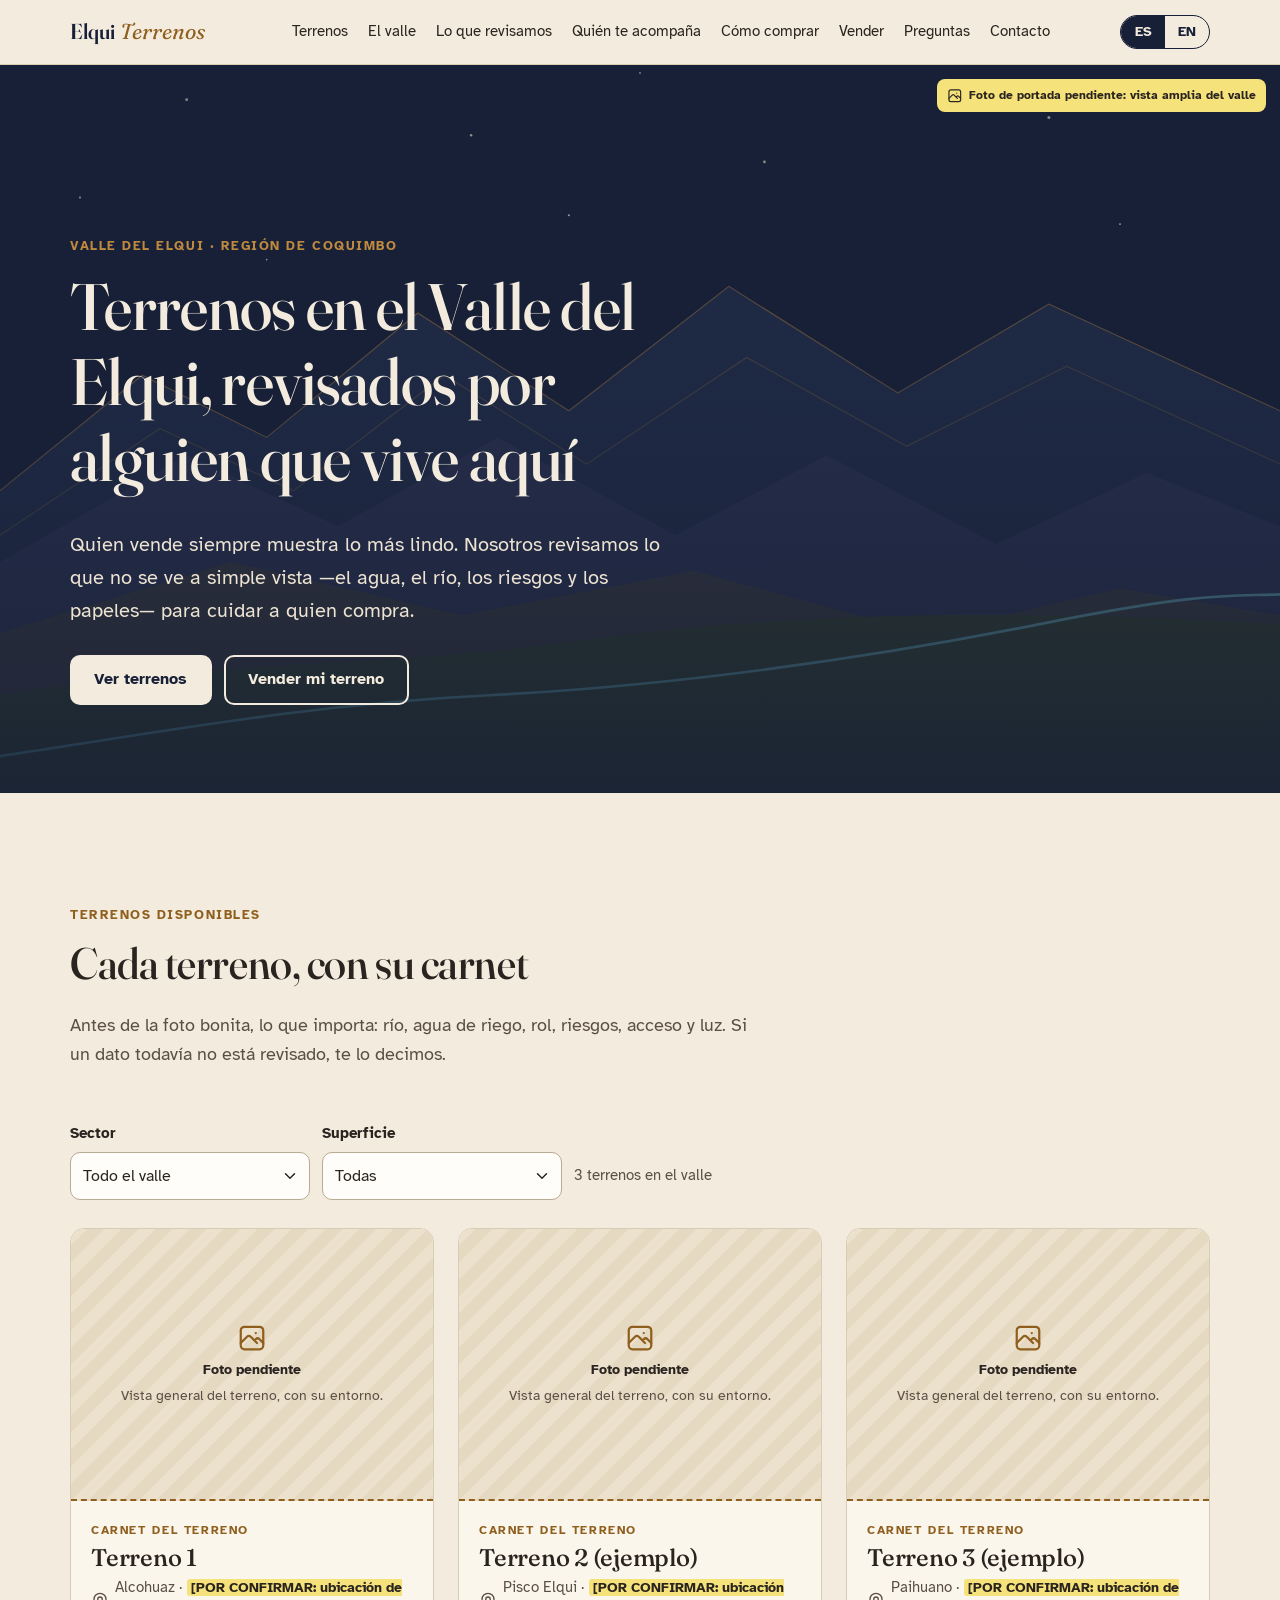
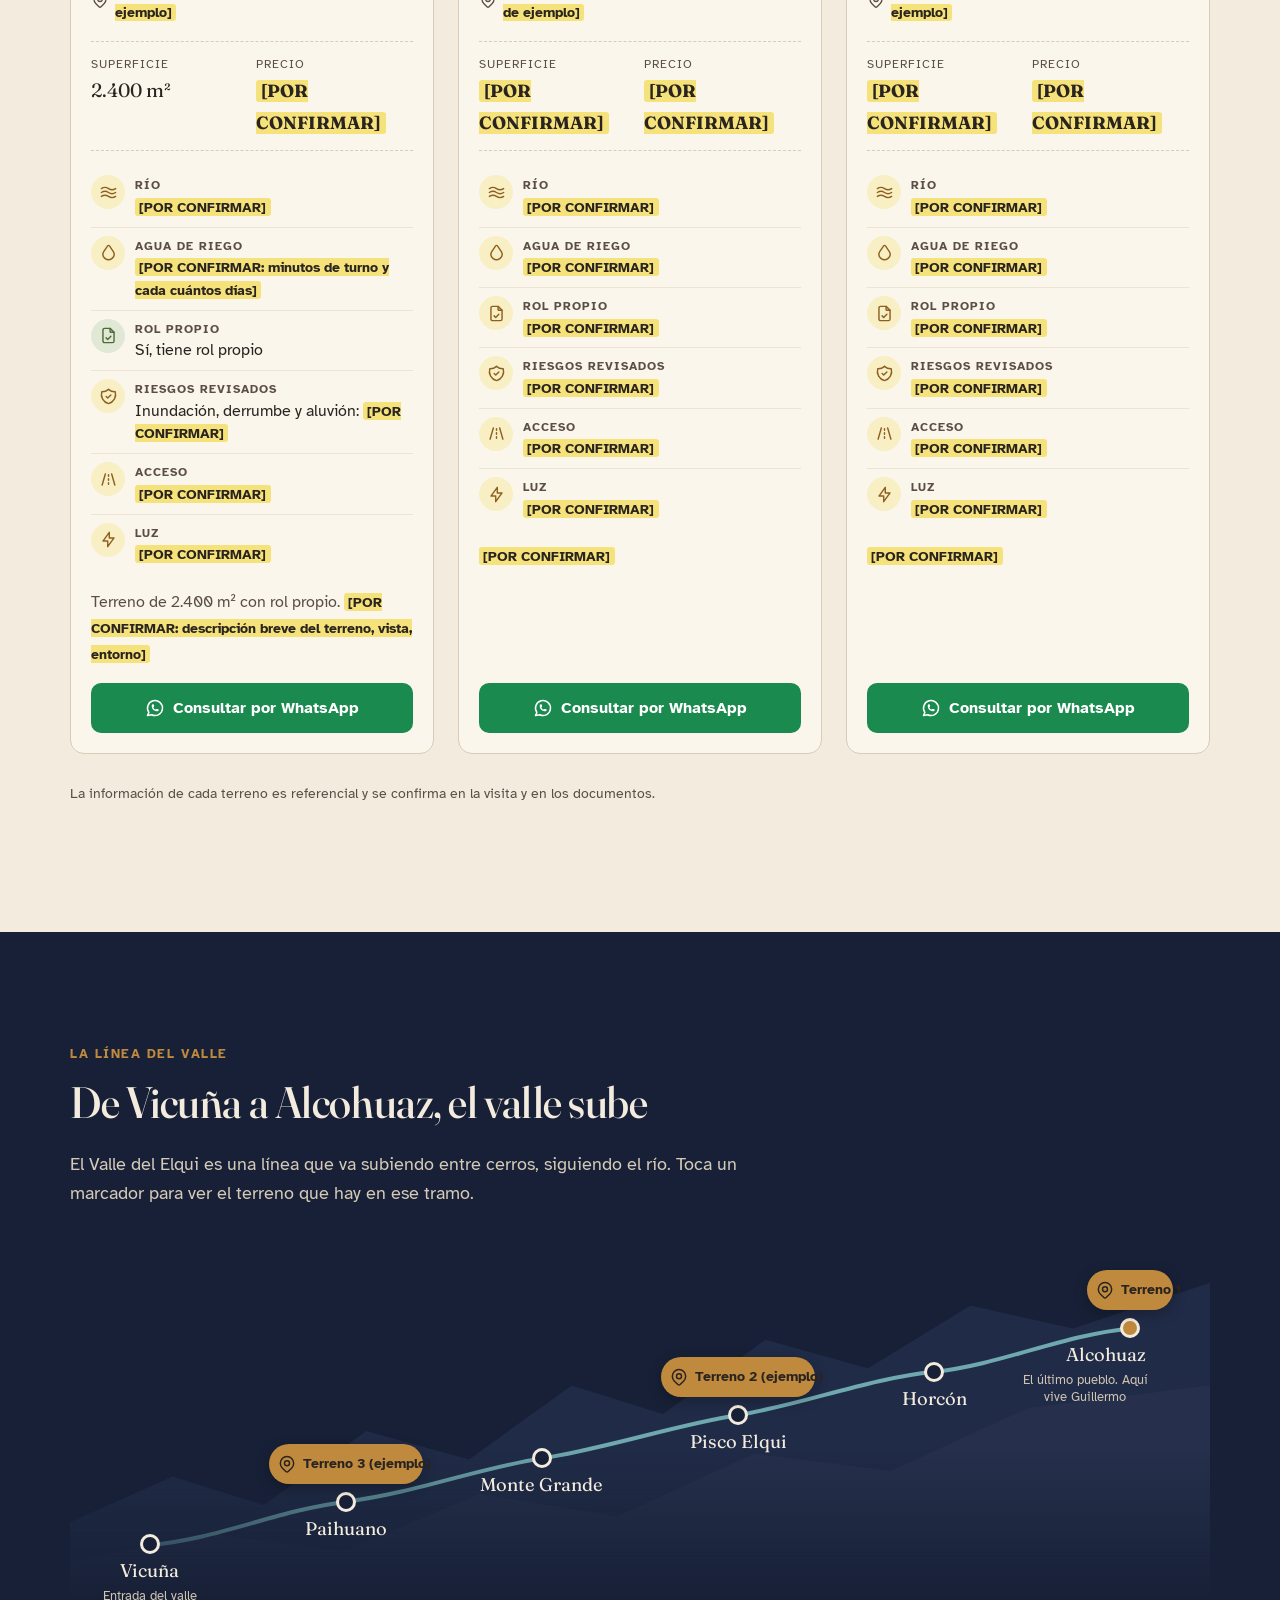
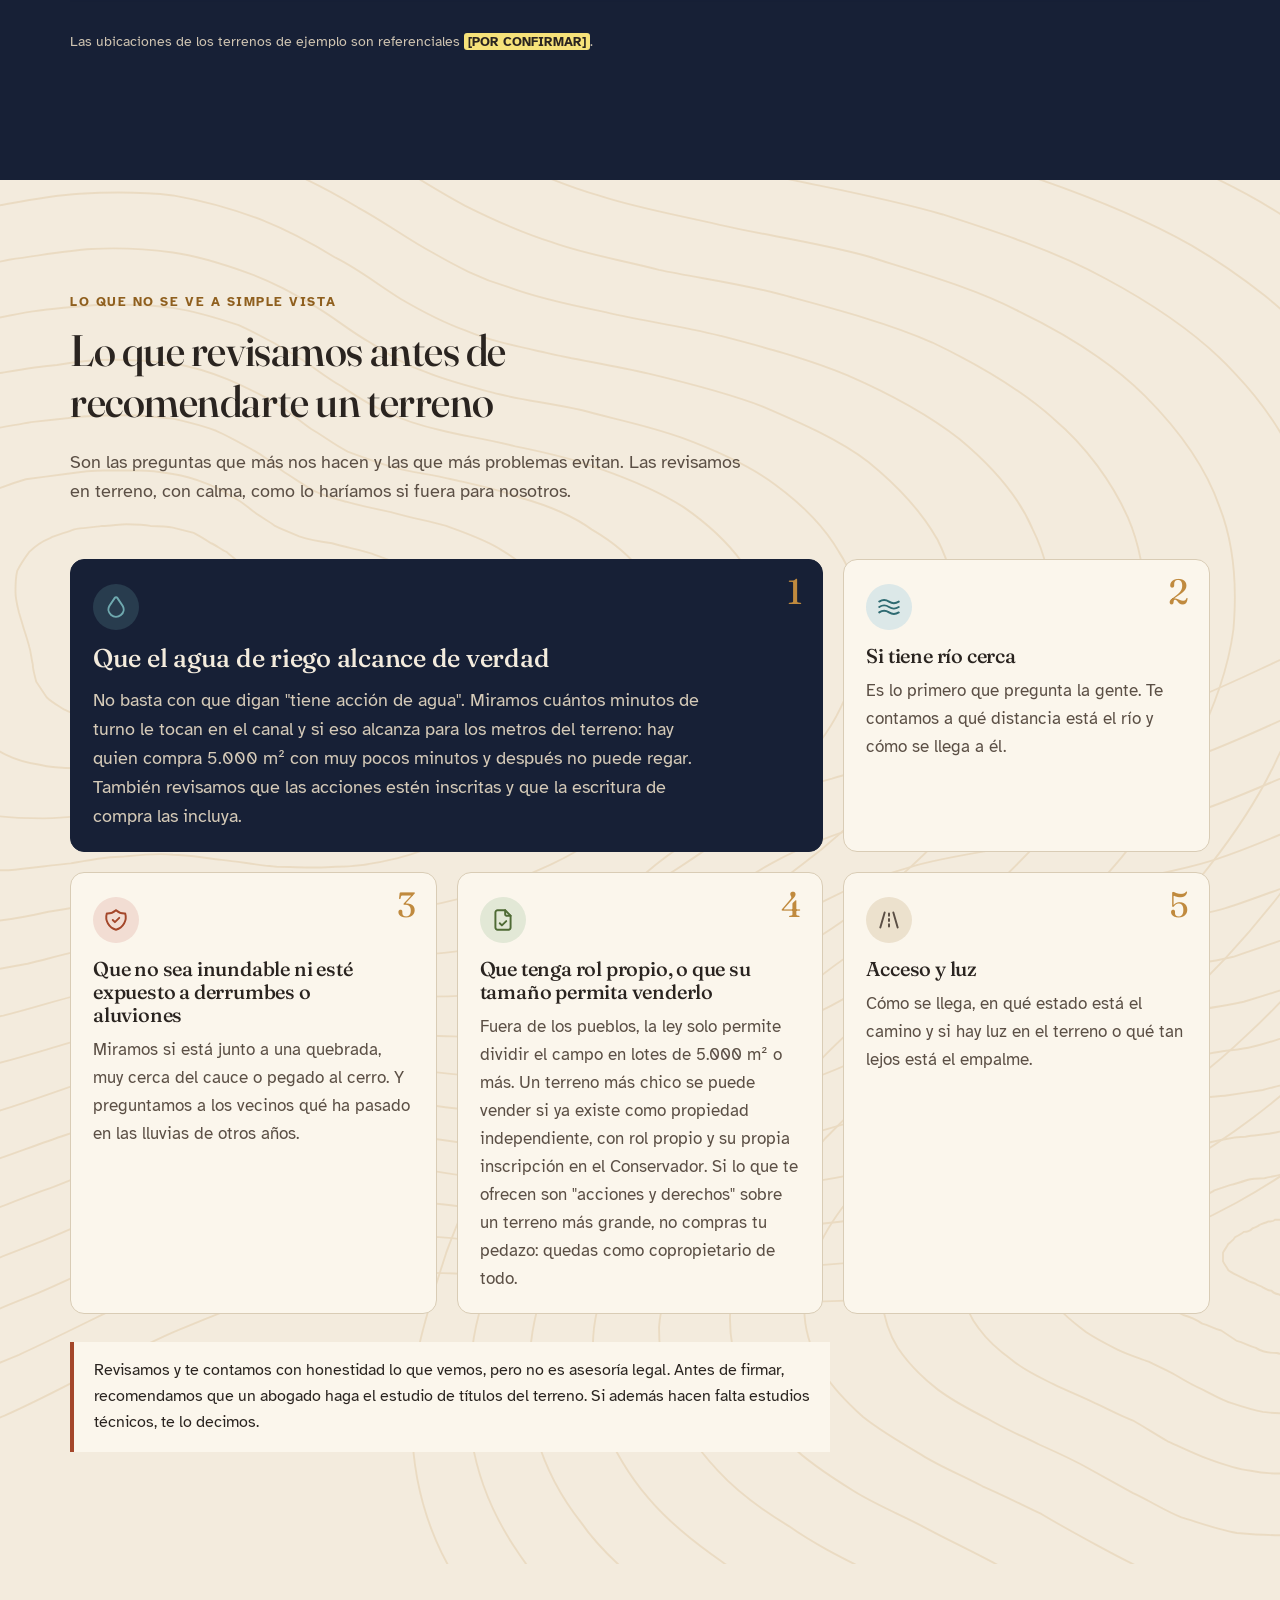
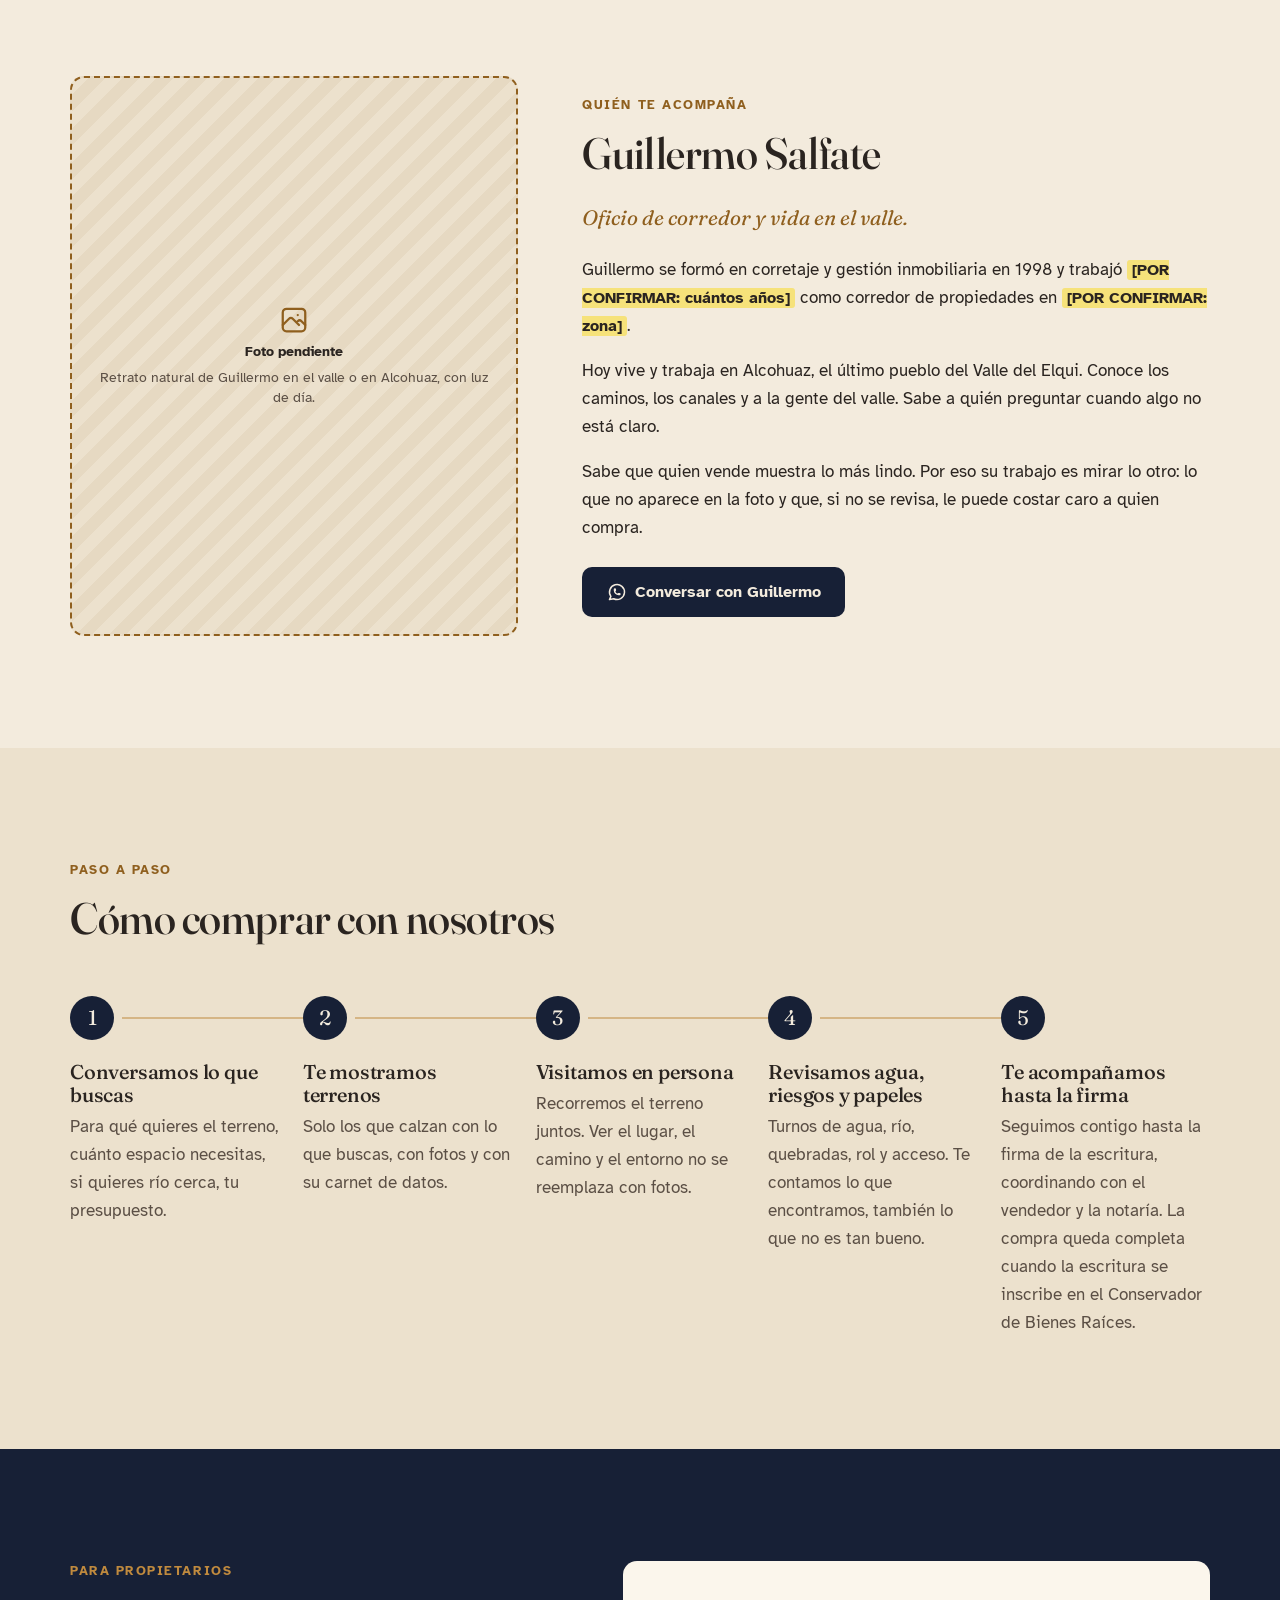
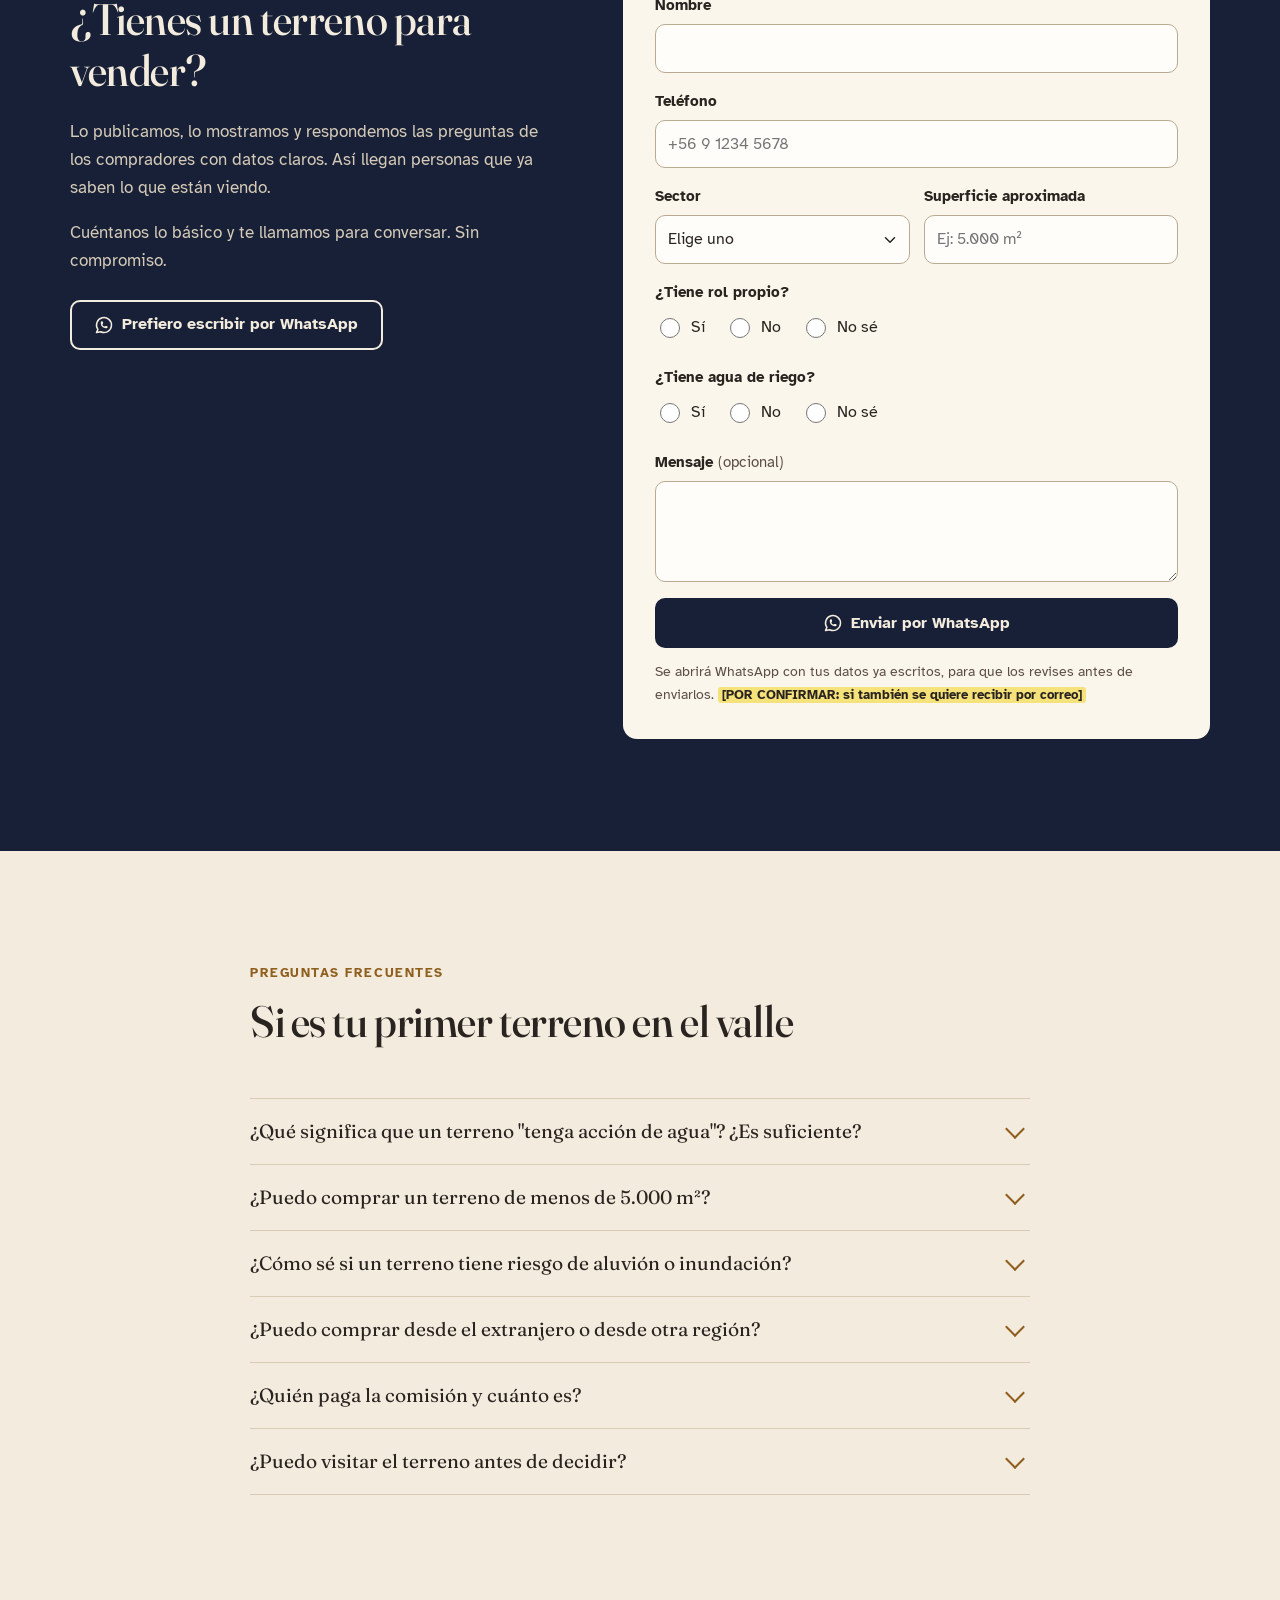
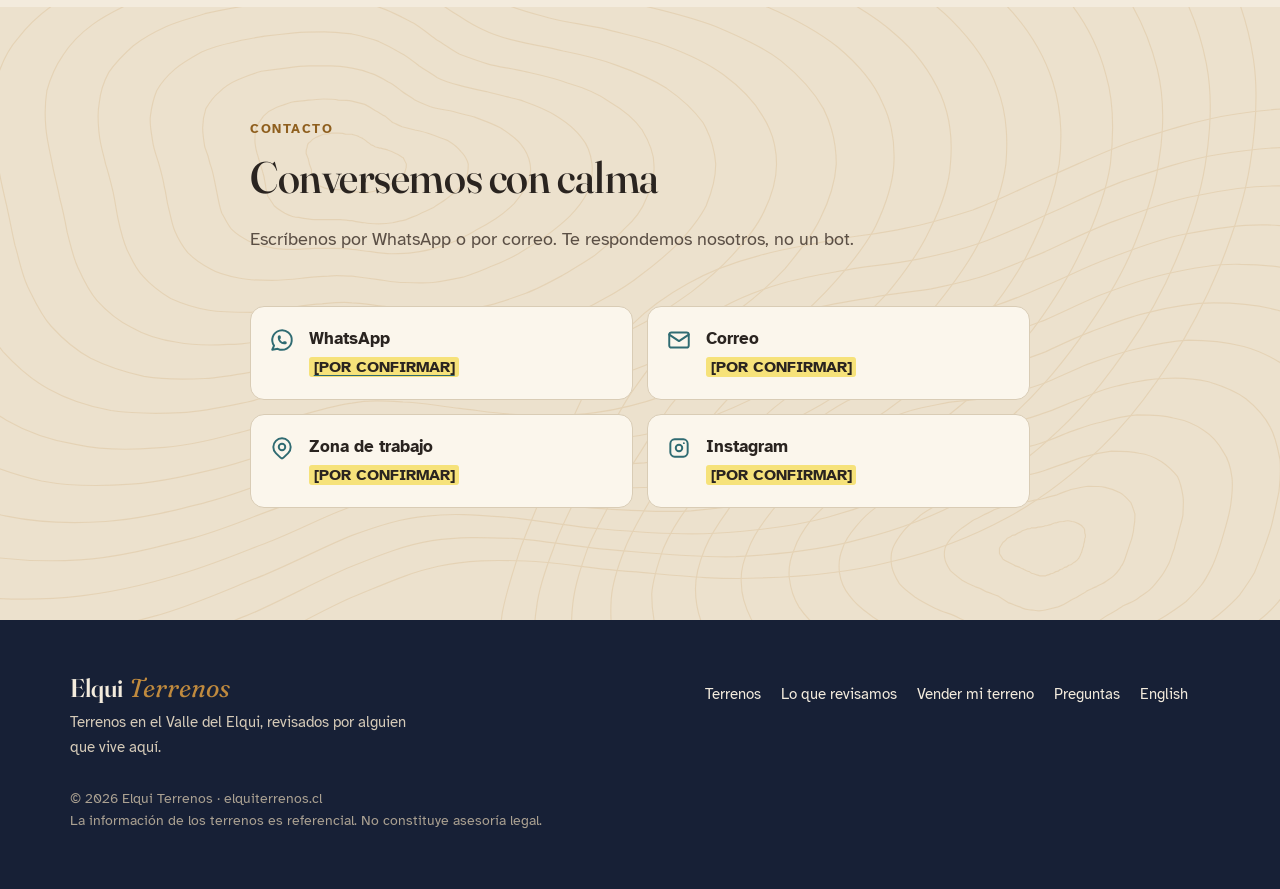
==== index.html @ 85f7442a "Maqueta inicial del sitio Elqui Terrenos (español e inglés) Borrador para revisión de Guillermo. Inc" ====
<!doctype html>
<html lang="es-CL">
<head>
  <meta charset="utf-8">
  <meta name="viewport" content="width=device-width, initial-scale=1">
  <title>Elqui Terrenos · Terrenos revisados en el Valle del Elqui</title>
  <meta name="description" content="Terrenos en el Valle del Elqui revisados por alguien que vive en el valle. Antes de recomendarte uno, revisamos el agua de riego, el río, los riesgos, el rol y el acceso.">
  <link rel="canonical" href="https://elquiterrenos.cl/">
  <link rel="alternate" hreflang="es" href="https://elquiterrenos.cl/">
  <link rel="alternate" hreflang="en" href="https://elquiterrenos.cl/en/">
  <link rel="alternate" hreflang="x-default" href="https://elquiterrenos.cl/">
  <!-- BORRADOR: quitar esta línea al publicar en elquiterrenos.cl, para que Google pueda mostrar la página -->
  <meta name="robots" content="noindex, nofollow">
  <meta name="theme-color" content="#172036">
  <script>document.documentElement.classList.add("js")</script>

  <!-- Open Graph: así se ve el enlace al compartirlo por WhatsApp, Facebook, etc. -->
  <meta property="og:type" content="website">
  <meta property="og:site_name" content="Elqui Terrenos">
  <meta property="og:locale" content="es_CL">
  <meta property="og:locale:alternate" content="en_US">
  <meta property="og:url" content="https://elquiterrenos.cl/">
  <meta property="og:title" content="Elqui Terrenos · Terrenos revisados en el Valle del Elqui">
  <meta property="og:description" content="Quien vende siempre muestra lo más lindo. Nosotros revisamos lo que no se ve a simple vista: agua, río, riesgos y papeles.">
  <!-- [POR CONFIRMAR] Imagen para compartir (1200 x 630 px). Se genera con la foto de portada cuando llegue. -->
  <meta property="og:image" content="https://elquiterrenos.cl/img/og-elqui-terrenos.jpg">
  <meta property="og:image:width" content="1200">
  <meta property="og:image:height" content="630">
  <meta property="og:image:alt" content="Valle del Elqui con el texto Elqui Terrenos">
  <meta name="twitter:card" content="summary_large_image">

  <link rel="icon" href="img/favicon.svg" type="image/svg+xml">

  <link rel="preconnect" href="https://fonts.googleapis.com">
  <link rel="preconnect" href="https://fonts.gstatic.com" crossorigin>
  <link href="https://fonts.googleapis.com/css2?family=Atkinson+Hyperlegible:ital,wght@0,400;0,700;1,400&family=Fraunces:opsz,wght@9..144,400..600&display=swap" rel="stylesheet">
  <link rel="stylesheet" href="css/styles.css">

  <!-- Datos estructurados para Google. Completar teléfono, correo e Instagram cuando estén confirmados. -->
  <script type="application/ld+json">
  {
    "@context": "https://schema.org",
    "@type": "RealEstateAgent",
    "name": "Elqui Terrenos",
    "url": "https://elquiterrenos.cl/",
    "description": "Corretaje de terrenos en el Valle del Elqui, Chile. Revisamos agua de riego, río, riesgos, rol propio, acceso y luz antes de recomendar un terreno.",
    "image": "https://elquiterrenos.cl/img/og-elqui-terrenos.jpg",
    "areaServed": [
      { "@type": "Place", "name": "Valle del Elqui, Región de Coquimbo, Chile" },
      { "@type": "Place", "name": "Vicuña" },
      { "@type": "Place", "name": "Paihuano" },
      { "@type": "Place", "name": "Monte Grande" },
      { "@type": "Place", "name": "Pisco Elqui" },
      { "@type": "Place", "name": "Horcón" },
      { "@type": "Place", "name": "Alcohuaz" }
    ],
    "address": {
      "@type": "PostalAddress",
      "addressLocality": "Alcohuaz",
      "addressRegion": "Región de Coquimbo",
      "addressCountry": "CL"
    },
    "founder": { "@type": "Person", "name": "Guillermo Salfate" },
    "knowsLanguage": ["es", "en"]
  }
  </script>
</head>
<body>
  <a class="skip" href="#contenido">Saltar al contenido</a>

  <!-- Íconos (se usan con <use href="#i-...">) -->
  <svg width="0" height="0" style="position:absolute" aria-hidden="true">
    <defs>
      <symbol id="i-rio" viewBox="0 0 24 24"><path d="M3 7c3-2 6-2 9 0s6 2 9 0M3 12c3-2 6-2 9 0s6 2 9 0M3 17c3-2 6-2 9 0s6 2 9 0"/></symbol>
      <symbol id="i-agua" viewBox="0 0 24 24"><path d="M7.5 19.4c2.6 2.1 6.4 2.1 9 0s3.3-5.7 1.6-8.5l-4.9-7.3a1.4 1.4 0 0 0-2.3 0L6 10.9c-1.7 2.8-1 6.4 1.5 8.5z"/></symbol>
      <symbol id="i-rol" viewBox="0 0 24 24"><path d="M14 3v4a1 1 0 0 0 1 1h4"/><path d="M17 21H7a2 2 0 0 1-2-2V5a2 2 0 0 1 2-2h7l5 5v11a2 2 0 0 1-2 2z"/><path d="M9 15l2 2 4-4"/></symbol>
      <symbol id="i-riesgo" viewBox="0 0 24 24"><path d="M12 3a12 12 0 0 0 8.5 3A12 12 0 0 1 12 21 12 12 0 0 1 3.5 6 12 12 0 0 0 12 3"/><path d="M9 12l2 2 4-4"/></symbol>
      <symbol id="i-acceso" viewBox="0 0 24 24"><path d="M4 19 8 5M16 5l4 14M12 8V6M12 13v-2M12 18v-2"/></symbol>
      <symbol id="i-luz" viewBox="0 0 24 24"><path d="M13 3v7h6l-8 11v-7H5l8-11"/></symbol>
      <symbol id="i-check" viewBox="0 0 24 24"><path d="M5 12l5 5L20 7"/></symbol>
      <symbol id="i-pin" viewBox="0 0 24 24"><path d="M9 11a3 3 0 1 0 6 0 3 3 0 0 0-6 0"/><path d="M17.7 16.7l-4.3 4.2a2 2 0 0 1-2.8 0l-4.3-4.2a8 8 0 1 1 11.4 0z"/></symbol>
      <symbol id="i-foto" viewBox="0 0 24 24"><path d="M15 8h.01"/><path d="M3 6a3 3 0 0 1 3-3h12a3 3 0 0 1 3 3v12a3 3 0 0 1-3 3H6a3 3 0 0 1-3-3z"/><path d="M3 16l5-5c.9-.9 2.1-.9 3 0l5 5M14 14l1-1c.9-.9 2.1-.9 3 0l3 3"/></symbol>
      <symbol id="i-wa" viewBox="0 0 24 24"><path d="M3 21l1.65-3.8a9 9 0 1 1 3.4 2.9L3 21"/><path d="M9 10a.5.5 0 0 0 1 0V9a.5.5 0 0 0-1 0v1a5 5 0 0 0 5 5h1a.5.5 0 0 0 0-1h-1a.5.5 0 0 0 0 1"/></symbol>
      <symbol id="i-mail" viewBox="0 0 24 24"><path d="M3 7a2 2 0 0 1 2-2h14a2 2 0 0 1 2 2v10a2 2 0 0 1-2 2H5a2 2 0 0 1-2-2z"/><path d="M3 7l9 6 9-6"/></symbol>
      <symbol id="i-ig" viewBox="0 0 24 24"><path d="M4 8a4 4 0 0 1 4-4h8a4 4 0 0 1 4 4v8a4 4 0 0 1-4 4H8a4 4 0 0 1-4-4z"/><path d="M9 12a3 3 0 1 0 6 0 3 3 0 0 0-6 0M16.5 7.5v.01"/></symbol>
      <symbol id="i-menu" viewBox="0 0 24 24"><path d="M4 6h16M4 12h16M4 18h16"/></symbol>
      <symbol id="i-x" viewBox="0 0 24 24"><path d="M18 6 6 18M6 6l12 12"/></symbol>
      <symbol id="i-flecha" viewBox="0 0 24 24"><path d="M5 12h14M13 18l6-6M13 6l6 6"/></symbol>
    </defs>
  </svg>

  <!-- ============ MENÚ ============ -->
  <header class="cabecera" id="cabecera">
    <div class="cabecera__in">
      <a class="logo" href="#inicio" aria-label="Elqui Terrenos, ir al inicio">
        <span class="logo__elqui">Elqui</span> <span class="logo__terrenos">Terrenos</span>
      </a>

      <nav class="menu" id="menu" aria-label="Menú principal">
        <ul>
          <li><a href="#terrenos">Terrenos</a></li>
          <li><a href="#valle">El valle</a></li>
          <li><a href="#revisamos">Lo que revisamos</a></li>
          <li><a href="#guillermo">Quién te acompaña</a></li>
          <li><a href="#como-comprar">Cómo comprar</a></li>
          <li><a href="#vender">Vender</a></li>
          <li><a href="#preguntas">Preguntas</a></li>
          <li><a href="#contacto">Contacto</a></li>
        </ul>
      </nav>

      <div class="idioma" role="group" aria-label="Idioma">
        <span class="idioma__actual" aria-current="true">ES</span>
        <a class="idioma__otro" href="en/" hreflang="en" lang="en">EN</a>
      </div>

      <button class="menu-boton" id="menu-boton" type="button" aria-expanded="false" aria-controls="menu">
        <svg class="ico" aria-hidden="true"><use href="#i-menu"/></svg>
        <span class="sr">Abrir menú</span>
      </button>
    </div>
  </header>

  <main id="contenido">

    <!-- ============ 1. PORTADA ============ -->
    <section class="hero" id="inicio" aria-labelledby="hero-titulo">
      <div class="hero__media">
        <!--
          FOTO DE PORTADA PENDIENTE.
          Cuando llegue, reemplazar el <svg> de abajo por:
          <picture>
            <source media="(min-width: 800px)" srcset="img/hero-1600.webp" type="image/webp">
            <img src="img/hero-800.webp" alt="..." width="800" height="1000" fetchpriority="high">
          </picture>
          (La portada NO lleva loading="lazy": es lo primero que se ve.)
        -->
        <svg class="hero__ilustracion" viewBox="0 0 1440 900" preserveAspectRatio="xMidYMax slice" aria-hidden="true">
          <g fill="#F3EBDD" opacity=".75">
            <circle cx="210" cy="120" r="1.6"/><circle cx="380" cy="70" r="1.1"/><circle cx="530" cy="160" r="1.4"/>
            <circle cx="720" cy="90" r="1"/><circle cx="860" cy="190" r="1.5"/><circle cx="1010" cy="60" r="1.2"/>
            <circle cx="1180" cy="140" r="1.7"/><circle cx="1320" cy="80" r="1"/><circle cx="90" cy="230" r="1.1"/>
            <circle cx="640" cy="250" r="1.2"/><circle cx="1260" cy="260" r="1.1"/><circle cx="300" cy="300" r=".9"/>
          </g>
          <path fill="#202b47" d="M0 560 160 430 300 500 470 360 640 470 820 330 1010 450 1180 350 1440 470V900H0z"/>
          <path fill="#2a3150" d="M0 640 210 520 380 600 560 500 760 610 930 520 1120 620 1290 540 1440 600V900H0z"/>
          <g fill="none" stroke="#C08A3E" stroke-opacity=".45" stroke-width="1.2">
            <path d="M0 560 160 430 300 500 470 360 640 470 820 330 1010 450 1180 350 1440 470"/>
            <path d="M0 610 180 490 330 560 500 430 660 530 840 410 1020 510 1200 420 1440 530" stroke-opacity=".25"/>
          </g>
          <path fill="#3a3a3f" d="M0 720 260 640 520 700 780 650 1040 720 1260 670 1440 700V900H0z"/>
          <path fill="#33402c" d="M0 790c240-40 420-30 640-60s460-40 800-20V900H0z"/>
          <path fill="none" stroke="#5c9aa1" stroke-width="3" stroke-linecap="round" d="M-10 860c200-30 360-60 560-70s420-40 620-80 220-30 280-34"/>
        </svg>
        <p class="pendiente-tag"><svg class="ico" aria-hidden="true"><use href="#i-foto"/></svg> Foto de portada pendiente: vista amplia del valle</p>
      </div>

      <div class="hero__texto envoltura">
        <p class="sobretitulo">Valle del Elqui · Región de Coquimbo</p>
        <h1 id="hero-titulo">Terrenos en el Valle del Elqui, revisados por alguien que vive aquí</h1>
        <p class="hero__bajada">Quien vende siempre muestra lo más lindo. Nosotros revisamos lo que no se ve a simple vista —el agua, el río, los riesgos y los papeles— para cuidar a quien compra.</p>
        <div class="botones">
          <a class="boton boton--claro" href="#terrenos">Ver terrenos</a>
          <a class="boton boton--borde" href="#vender">Vender mi terreno</a>
        </div>
      </div>
    </section>

    <!-- ============ 2. TERRENOS DISPONIBLES ============ -->
    <section class="seccion" id="terrenos" aria-labelledby="terrenos-titulo">
      <div class="envoltura">
        <header class="seccion__cabeza aparecer">
          <p class="sobretitulo">Terrenos disponibles</p>
          <h2 id="terrenos-titulo">Cada terreno, con su carnet</h2>
          <p class="seccion__bajada">Antes de la foto bonita, lo que importa: río, agua de riego, rol, riesgos, acceso y luz. Si un dato todavía no está revisado, te lo decimos.</p>
        </header>

        <form class="filtros aparecer" id="filtros" aria-label="Filtrar terrenos">
          <div class="campo campo--filtro">
            <label for="filtro-zona">Sector</label>
            <select id="filtro-zona" name="zona">
              <option value="">Todo el valle</option>
              <option value="vicuna">Vicuña</option>
              <option value="paihuano">Paihuano</option>
              <option value="monte-grande">Monte Grande</option>
              <option value="pisco-elqui">Pisco Elqui</option>
              <option value="horcon">Horcón</option>
              <option value="alcohuaz">Alcohuaz</option>
            </select>
          </div>
          <div class="campo campo--filtro">
            <label for="filtro-superficie">Superficie</label>
            <select id="filtro-superficie" name="superficie">
              <option value="">Todas</option>
              <option value="0-4999">Menos de 5.000 m²</option>
              <option value="5000-10000">5.000 a 10.000 m²</option>
              <option value="10001-">Más de 1 hectárea</option>
            </select>
          </div>
          <p class="filtros__conteo" id="conteo" aria-live="polite"></p>
        </form>

        <div class="carnets" id="lista-terrenos">
          <p class="cargando">Cargando terrenos…</p>
        </div>

        <p class="nota">La información de cada terreno es referencial y se confirma en la visita y en los documentos.</p>
      </div>
    </section>

    <!-- ============ 3. LA LÍNEA DEL VALLE ============ -->
    <section class="seccion seccion--noche" id="valle" aria-labelledby="valle-titulo">
      <div class="envoltura">
        <header class="seccion__cabeza aparecer">
          <p class="sobretitulo">La línea del valle</p>
          <h2 id="valle-titulo">De Vicuña a Alcohuaz, el valle sube</h2>
          <p class="seccion__bajada">El Valle del Elqui es una línea que va subiendo entre cerros, siguiendo el río. Toca un marcador para ver el terreno que hay en ese tramo.</p>
        </header>

        <div class="valle aparecer">
          <svg class="valle__dibujo" viewBox="0 0 1000 300" preserveAspectRatio="none" aria-hidden="true">
            <path class="valle__cerros" d="M0 300V230L90 190 170 215 260 150 350 175 440 110 520 135 610 70 700 95 790 40 880 60 1000 20V300z"/>
            <path class="valle__cerros valle__cerros--cerca" d="M0 300V265L120 240 240 255 360 205 480 225 600 170 720 185 840 130 1000 110V300z"/>
            <path class="valle__rio" d="M70 250C130 245 180 220 242 212S360 182 414 174 530 145 586 136 700 104 758 98 870 66 930 60"/>
          </svg>

          <ol class="valle__pueblos" id="valle-pueblos">
            <li class="pueblo" data-zona="vicuna" style="--x:7%;--y:83%">
              <span class="pueblo__punto" aria-hidden="true"></span>
              <span class="pueblo__nombre">Vicuña</span>
              <span class="pueblo__nota">Entrada del valle</span>
              <span class="pueblo__marcas"></span>
            </li>
            <li class="pueblo" data-zona="paihuano" style="--x:24.2%;--y:70.7%">
              <span class="pueblo__punto" aria-hidden="true"></span>
              <span class="pueblo__nombre">Paihuano</span>
              <span class="pueblo__marcas"></span>
            </li>
            <li class="pueblo" data-zona="monte-grande" style="--x:41.4%;--y:58%">
              <span class="pueblo__punto" aria-hidden="true"></span>
              <span class="pueblo__nombre">Monte Grande</span>
              <span class="pueblo__marcas"></span>
            </li>
            <li class="pueblo" data-zona="pisco-elqui" style="--x:58.6%;--y:45.3%">
              <span class="pueblo__punto" aria-hidden="true"></span>
              <span class="pueblo__nombre">Pisco Elqui</span>
              <span class="pueblo__marcas"></span>
            </li>
            <li class="pueblo" data-zona="horcon" style="--x:75.8%;--y:32.7%">
              <span class="pueblo__punto" aria-hidden="true"></span>
              <span class="pueblo__nombre">Horcón</span>
              <span class="pueblo__marcas"></span>
            </li>
            <li class="pueblo pueblo--casa" data-zona="alcohuaz" style="--x:93%;--y:20%">
              <span class="pueblo__punto" aria-hidden="true"></span>
              <span class="pueblo__nombre">Alcohuaz</span>
              <span class="pueblo__nota">El último pueblo. Aquí vive Guillermo</span>
              <span class="pueblo__marcas"></span>
            </li>
          </ol>
        </div>

        <div class="valle__panel" id="valle-panel" aria-live="polite" hidden></div>
        <p class="nota nota--clara">Las ubicaciones de los terrenos de ejemplo son referenciales <mark class="pc">[POR CONFIRMAR]</mark>.</p>
      </div>
    </section>

    <!-- ============ 4. LO QUE REVISAMOS ============ -->
    <section class="seccion seccion--topo" id="revisamos" aria-labelledby="revisamos-titulo">
      <div class="envoltura">
        <header class="seccion__cabeza aparecer">
          <p class="sobretitulo">Lo que no se ve a simple vista</p>
          <h2 id="revisamos-titulo">Lo que revisamos antes de recomendarte un terreno</h2>
          <p class="seccion__bajada">Son las preguntas que más nos hacen y las que más problemas evitan. Las revisamos en terreno, con calma, como lo haríamos si fuera para nosotros.</p>
        </header>

        <ol class="chequeo">
          <li class="chequeo__item aparecer">
            <span class="chequeo__num" aria-hidden="true">1</span>
            <svg class="ico chequeo__ico ico--rio" aria-hidden="true"><use href="#i-agua"/></svg>
            <h3>Que el agua de riego alcance de verdad</h3>
            <p>No basta con que digan "tiene acción de agua". Miramos cuántos minutos de turno le tocan en el canal y si eso alcanza para los metros del terreno: hay quien compra 5.000 m² con muy pocos minutos y después no puede regar. También revisamos que las acciones estén inscritas y que la escritura de compra las incluya.</p>
          </li>
          <li class="chequeo__item aparecer">
            <span class="chequeo__num" aria-hidden="true">2</span>
            <svg class="ico chequeo__ico ico--rio" aria-hidden="true"><use href="#i-rio"/></svg>
            <h3>Si tiene río cerca</h3>
            <p>Es lo primero que pregunta la gente. Te contamos a qué distancia está el río y cómo se llega a él.</p>
          </li>
          <li class="chequeo__item aparecer">
            <span class="chequeo__num" aria-hidden="true">3</span>
            <svg class="ico chequeo__ico ico--greda" aria-hidden="true"><use href="#i-riesgo"/></svg>
            <h3>Que no sea inundable ni esté expuesto a derrumbes o aluviones</h3>
            <p>Miramos si está junto a una quebrada, muy cerca del cauce o pegado al cerro. Y preguntamos a los vecinos qué ha pasado en las lluvias de otros años.</p>
          </li>
          <li class="chequeo__item aparecer">
            <span class="chequeo__num" aria-hidden="true">4</span>
            <svg class="ico chequeo__ico ico--parra" aria-hidden="true"><use href="#i-rol"/></svg>
            <h3>Que tenga rol propio, o que su tamaño permita venderlo</h3>
            <p>Fuera de los pueblos, la ley solo permite dividir el campo en lotes de 5.000 m² o más. Un terreno más chico se puede vender si ya existe como propiedad independiente, con rol propio y su propia inscripción en el Conservador. Si lo que te ofrecen son "acciones y derechos" sobre un terreno más grande, no compras tu pedazo: quedas como copropietario de todo.</p>
          </li>
          <li class="chequeo__item aparecer">
            <span class="chequeo__num" aria-hidden="true">5</span>
            <svg class="ico chequeo__ico" aria-hidden="true"><use href="#i-acceso"/></svg>
            <h3>Acceso y luz</h3>
            <p>Cómo se llega, en qué estado está el camino y si hay luz en el terreno o qué tan lejos está el empalme.</p>
          </li>
        </ol>

        <p class="aviso aparecer">Revisamos y te contamos con honestidad lo que vemos, pero no es asesoría legal. Antes de firmar, recomendamos que un abogado haga el estudio de títulos del terreno. Si además hacen falta estudios técnicos, te lo decimos.</p>
      </div>
    </section>

    <!-- ============ 5. QUIÉN TE ACOMPAÑA ============ -->
    <section class="seccion" id="guillermo" aria-labelledby="guillermo-titulo">
      <div class="envoltura persona">
        <div class="persona__foto aparecer">
          <!-- FOTO PENDIENTE: retrato de Guillermo. Reemplazar este bloque por <picture> con loading="lazy". -->
          <div class="foto-pendiente foto-pendiente--retrato" role="img" aria-label="Espacio para la foto de Guillermo Salfate">
            <svg class="ico" aria-hidden="true"><use href="#i-foto"/></svg>
            <strong>Foto pendiente</strong>
            <span>Retrato natural de Guillermo en el valle o en Alcohuaz, con luz de día.</span>
          </div>
        </div>
        <div class="persona__texto aparecer">
          <p class="sobretitulo">Quién te acompaña</p>
          <h2 id="guillermo-titulo">Guillermo Salfate</h2>
          <p class="persona__lead">Oficio de corredor y vida en el valle.</p>
          <p>Guillermo se formó en corretaje y gestión inmobiliaria en 1998 y trabajó <mark class="pc">[POR CONFIRMAR: cuántos años]</mark> como corredor de propiedades en <mark class="pc">[POR CONFIRMAR: zona]</mark>.</p>
          <p>Hoy vive y trabaja en Alcohuaz, el último pueblo del Valle del Elqui. Conoce los caminos, los canales y a la gente del valle. Sabe a quién preguntar cuando algo no está claro.</p>
          <p>Sabe que quien vende muestra lo más lindo. Por eso su trabajo es mirar lo otro: lo que no aparece en la foto y que, si no se revisa, le puede costar caro a quien compra.</p>
          <a class="boton boton--noche" href="#contacto" data-wa="Hola Guillermo, quiero conversar sobre un terreno en el Valle del Elqui.">
            <svg class="ico" aria-hidden="true"><use href="#i-wa"/></svg> Conversar con Guillermo
          </a>
        </div>
      </div>
    </section>

    <!-- ============ 6. CÓMO COMPRAR ============ -->
    <section class="seccion seccion--arena" id="como-comprar" aria-labelledby="pasos-titulo">
      <div class="envoltura">
        <header class="seccion__cabeza aparecer">
          <p class="sobretitulo">Paso a paso</p>
          <h2 id="pasos-titulo">Cómo comprar con nosotros</h2>
        </header>
        <ol class="pasos">
          <li class="paso aparecer">
            <span class="paso__num">1</span>
            <h3>Conversamos lo que buscas</h3>
            <p>Para qué quieres el terreno, cuánto espacio necesitas, si quieres río cerca, tu presupuesto.</p>
          </li>
          <li class="paso aparecer">
            <span class="paso__num">2</span>
            <h3>Te mostramos terrenos</h3>
            <p>Solo los que calzan con lo que buscas, con fotos y con su carnet de datos.</p>
          </li>
          <li class="paso aparecer">
            <span class="paso__num">3</span>
            <h3>Visitamos en persona</h3>
            <p>Recorremos el terreno juntos. Ver el lugar, el camino y el entorno no se reemplaza con fotos.</p>
          </li>
          <li class="paso aparecer">
            <span class="paso__num">4</span>
            <h3>Revisamos agua, riesgos y papeles</h3>
            <p>Turnos de agua, río, quebradas, rol y acceso. Te contamos lo que encontramos, también lo que no es tan bueno.</p>
          </li>
          <li class="paso aparecer">
            <span class="paso__num">5</span>
            <h3>Te acompañamos hasta la firma</h3>
            <p>Seguimos contigo hasta la firma de la escritura, coordinando con el vendedor y la notaría. La compra queda completa cuando la escritura se inscribe en el Conservador de Bienes Raíces.</p>
          </li>
        </ol>
      </div>
    </section>

    <!-- ============ 7. VENDER ============ -->
    <section class="seccion seccion--noche" id="vender" aria-labelledby="vender-titulo">
      <div class="envoltura vender">
        <div class="vender__texto aparecer">
          <p class="sobretitulo">Para propietarios</p>
          <h2 id="vender-titulo">¿Tienes un terreno para vender?</h2>
          <p>Lo publicamos, lo mostramos y respondemos las preguntas de los compradores con datos claros. Así llegan personas que ya saben lo que están viendo.</p>
          <p>Cuéntanos lo básico y te llamamos para conversar. Sin compromiso.</p>
          <a class="boton boton--borde" href="#contacto" data-wa="Hola, tengo un terreno en el Valle del Elqui y quiero venderlo.">
            <svg class="ico" aria-hidden="true"><use href="#i-wa"/></svg> Prefiero escribir por WhatsApp
          </a>
        </div>

        <form class="formulario aparecer" id="form-vender" novalidate>
          <div class="campo">
            <label for="f-nombre">Nombre</label>
            <input id="f-nombre" name="nombre" type="text" autocomplete="name" required>
            <p class="campo__error" id="e-nombre" hidden>Escribe tu nombre.</p>
          </div>
          <div class="campo">
            <label for="f-telefono">Teléfono</label>
            <input id="f-telefono" name="telefono" type="tel" autocomplete="tel" inputmode="tel" placeholder="+56 9 1234 5678" required>
            <p class="campo__error" id="e-telefono" hidden>Escribe un teléfono para llamarte.</p>
          </div>
          <div class="campo-fila">
            <div class="campo">
              <label for="f-sector">Sector</label>
              <select id="f-sector" name="sector">
                <option value="">Elige uno</option>
                <option>Vicuña</option>
                <option>Paihuano</option>
                <option>Monte Grande</option>
                <option>Pisco Elqui</option>
                <option>Horcón</option>
                <option>Alcohuaz</option>
                <option>Otro sector del valle</option>
              </select>
            </div>
            <div class="campo">
              <label for="f-superficie">Superficie aproximada</label>
              <input id="f-superficie" name="superficie" type="text" placeholder="Ej: 5.000 m²">
            </div>
          </div>
          <fieldset class="campo">
            <legend>¿Tiene rol propio?</legend>
            <div class="opciones">
              <label><input type="radio" name="rol" value="Sí"> Sí</label>
              <label><input type="radio" name="rol" value="No"> No</label>
              <label><input type="radio" name="rol" value="No sé"> No sé</label>
            </div>
          </fieldset>
          <fieldset class="campo">
            <legend>¿Tiene agua de riego?</legend>
            <div class="opciones">
              <label><input type="radio" name="agua" value="Sí"> Sí</label>
              <label><input type="radio" name="agua" value="No"> No</label>
              <label><input type="radio" name="agua" value="No sé"> No sé</label>
            </div>
          </fieldset>
          <div class="campo">
            <label for="f-mensaje">Mensaje <span class="opcional">(opcional)</span></label>
            <textarea id="f-mensaje" name="mensaje" rows="3"></textarea>
          </div>
          <button class="boton boton--claro" type="submit">
            <svg class="ico" aria-hidden="true"><use href="#i-wa"/></svg> Enviar por WhatsApp
          </button>
          <p class="formulario__nota">Se abrirá WhatsApp con tus datos ya escritos, para que los revises antes de enviarlos. <mark class="pc">[POR CONFIRMAR: si también se quiere recibir por correo]</mark></p>
        </form>
      </div>
    </section>

    <!-- ============ 8. PREGUNTAS FRECUENTES ============ -->
    <section class="seccion" id="preguntas" aria-labelledby="preguntas-titulo">
      <div class="envoltura envoltura--angosta">
        <header class="seccion__cabeza aparecer">
          <p class="sobretitulo">Preguntas frecuentes</p>
          <h2 id="preguntas-titulo">Si es tu primer terreno en el valle</h2>
        </header>

        <div class="faq aparecer">
          <details>
            <summary>¿Qué significa que un terreno "tenga acción de agua"? ¿Es suficiente?</summary>
            <div class="faq__resp">
              <p>En el Valle del Elqui, el agua de riego llega por canales, y el derecho a usarla se mide en acciones. Dentro de cada canal, el agua se reparte por turnos: a cada terreno le toca regar un tiempo (minutos u horas) cada cierta cantidad de días.</p>
              <p>Por eso no basta con saber que "tiene acción". Hay que revisar tres cosas:</p>
              <ul>
                <li>Cuánto tiempo de turno le corresponde y si alcanza para los metros que quieres regar.</li>
                <li>Que las acciones estén inscritas en el Conservador de Bienes Raíces y en el Catastro Público de Aguas de la DGA. La reforma del Código de Aguas de 2022 (Ley 21.435) obliga a inscribirlas, y los derechos que no se inscriban a tiempo pueden caducar.</li>
                <li>Que la escritura de compra incluya las acciones de agua de forma expresa.</li>
              </ul>
              <p>Además, la cantidad de agua cambia según el año. En sequía, la Junta de Vigilancia del Río Elqui entrega menos agua a los canales: en 2021, los canales de Paihuano recibían alrededor del 25 % de lo habitual.</p>
            </div>
          </details>
          <details>
            <summary>¿Puedo comprar un terreno de menos de 5.000 m²?</summary>
            <div class="faq__resp">
              <p>Depende de si ese terreno ya existe legalmente como propiedad independiente. Fuera del límite urbano de los pueblos, la ley (Decreto Ley 3.516) solo permite dividir los predios rurales en lotes de al menos 5.000 m², con certificación del SAG e inscripción en el Conservador de Bienes Raíces.</p>
              <p>Un terreno más chico se puede comprar si ya tiene rol propio y su propia inscripción en el Conservador; por ejemplo, porque se dividió antes de que existiera esa regla o porque se regularizó. Lo que conviene evitar es comprar "acciones y derechos" sobre un terreno más grande: así no te conviertes en dueño de tu pedazo, sino en copropietario de todo el predio junto a los demás compradores.</p>
              <p>Por eso, en cada terreno te decimos si tiene rol propio. Para confirmar su situación legal, lo indicado es un estudio de títulos hecho por un abogado.</p>
            </div>
          </details>
          <details>
            <summary>¿Cómo sé si un terreno tiene riesgo de aluvión o inundación?</summary>
            <div class="faq__resp">
              <p>Hay señales que se ven en terreno: si está junto a una quebrada, muy cerca del cauce del río o al pie de un cerro. También ayuda preguntar a los vecinos qué ha pasado en lluvias de otros años. Eso lo revisamos en la visita y te contamos lo que vemos.</p>
              <p>Además, puedes pedir información en la Dirección de Obras de la municipalidad (Paihuano o Vicuña, según dónde esté el terreno). Los planes reguladores pueden definir áreas de riesgo por aluviones, rodados o inundaciones, donde la construcción está restringida. Si el terreno lo amerita, te recomendaremos pedir la opinión de un especialista.</p>
            </div>
          </details>
          <details>
            <summary>¿Puedo comprar desde el extranjero o desde otra región?</summary>
            <div class="faq__resp">
              <p>Sí. Mucha gente que compra en el valle vive en Santiago, en otra región o fuera de Chile. Podemos avanzar a distancia con fotos, videos y videollamadas desde el terreno <mark class="pc">[POR CONFIRMAR]</mark>, y coordinar una visita cuando puedas venir.</p>
              <p>Si vives fuera de Chile, necesitas un RUT antes de comprar. El SII lo entrega en línea, pero para eso debes nombrar a un representante con domicilio y residencia en Chile, mediante un poder ante notario o con firma electrónica avanzada. Si no puedes estar en la firma de la compra, también puedes comprar a través de un representante con poder; ese poder lo prepara una notaría o un abogado. Nosotros te ayudamos a coordinarlo.</p>
              <p><strong>Si eres de Argentina, Bolivia o Perú:</strong> la comuna de Paihuano (donde están Monte Grande, Pisco Elqui, Horcón y Alcohuaz) y parte de la comuna de Vicuña son zona fronteriza <mark class="pc">[POR CONFIRMAR: verificar con DIFROL]</mark>. La ley (Decreto Ley 1.939) no permite que personas de países limítrofes compren terrenos en zona fronteriza, salvo con una autorización especial por decreto del Presidente de la República. Consúltalo con un abogado antes de avanzar.</p>
            </div>
          </details>
          <details>
            <summary>¿Quién paga la comisión y cuánto es?</summary>
            <div class="faq__resp">
              <p><mark class="pc">[POR CONFIRMAR: porcentaje de comisión y quién la paga: comprador, vendedor o ambos]</mark></p>
              <p>En Chile la comisión del corredor no está fijada por ley: se acuerda entre las partes. Nosotros la conversamos y la dejamos por escrito antes de empezar, para que no haya sorpresas.</p>
            </div>
          </details>
          <details>
            <summary>¿Puedo visitar el terreno antes de decidir?</summary>
            <div class="faq__resp">
              <p>Sí, y te lo recomendamos. Ningún terreno se debería comprar sin haberlo recorrido. Coordinamos la visita y te acompañamos <mark class="pc">[POR CONFIRMAR: días disponibles y si la visita tiene algún costo]</mark>.</p>
            </div>
          </details>
        </div>
      </div>
    </section>

    <!-- ============ 9. CONTACTO ============ -->
    <section class="seccion seccion--arena seccion--topo" id="contacto" aria-labelledby="contacto-titulo">
      <div class="envoltura envoltura--angosta contacto">
        <header class="seccion__cabeza aparecer">
          <p class="sobretitulo">Contacto</p>
          <h2 id="contacto-titulo">Conversemos con calma</h2>
          <p class="seccion__bajada">Escríbenos por WhatsApp o por correo. Te respondemos nosotros, no un bot.</p>
        </header>
        <ul class="contacto__lista aparecer">
          <li>
            <svg class="ico" aria-hidden="true"><use href="#i-wa"/></svg>
            <div><strong>WhatsApp</strong><br><a href="#" data-wa="Hola, quiero saber más sobre los terrenos de Elqui Terrenos."><mark class="pc">[POR CONFIRMAR]</mark></a></div>
          </li>
          <li>
            <svg class="ico" aria-hidden="true"><use href="#i-mail"/></svg>
            <div><strong>Correo</strong><br><mark class="pc">[POR CONFIRMAR]</mark></div>
          </li>
          <li>
            <svg class="ico" aria-hidden="true"><use href="#i-pin"/></svg>
            <div><strong>Zona de trabajo</strong><br><mark class="pc">[POR CONFIRMAR]</mark></div>
          </li>
          <li>
            <svg class="ico" aria-hidden="true"><use href="#i-ig"/></svg>
            <div><strong>Instagram</strong><br><mark class="pc">[POR CONFIRMAR]</mark></div>
          </li>
        </ul>
      </div>
    </section>
  </main>

  <footer class="pie">
    <div class="envoltura pie__in">
      <div>
        <p class="logo logo--pie"><span class="logo__elqui">Elqui</span> <span class="logo__terrenos">Terrenos</span></p>
        <p class="pie__frase">Terrenos en el Valle del Elqui, revisados por alguien que vive aquí.</p>
      </div>
      <nav aria-label="Enlaces del pie">
        <ul class="pie__links">
          <li><a href="#terrenos">Terrenos</a></li>
          <li><a href="#revisamos">Lo que revisamos</a></li>
          <li><a href="#vender">Vender mi terreno</a></li>
          <li><a href="#preguntas">Preguntas</a></li>
          <li><a href="en/" hreflang="en" lang="en">English</a></li>
        </ul>
      </nav>
      <p class="pie__legal">© <span id="anio">2026</span> Elqui Terrenos · elquiterrenos.cl<br>La información de los terrenos es referencial. No constituye asesoría legal.</p>
    </div>
  </footer>

  <a class="wa-flotante" href="#contacto" data-wa="Hola, quiero saber más sobre los terrenos en el Valle del Elqui." aria-label="Escribir por WhatsApp">
    <svg class="ico" aria-hidden="true"><use href="#i-wa"/></svg>
    <span class="wa-flotante__texto">WhatsApp</span>
  </a>

  <script src="js/main.js" defer></script>
</body>
</html>
---- css/styles.css ----
/* =========================================================
   Elqui Terrenos — estilos
   Primero móvil; los ajustes para pantallas grandes van en
   los bloques @media (min-width: ...).
   ========================================================= */

:root {
  /* Paleta del valle */
  --arena: #F3EBDD;          /* fondo: suelo seco y luz de día */
  --arena-claro: #FBF6EC;    /* fichas y tarjetas */
  --arena-osc: #ECE1CD;      /* secciones alternas */
  --linea: #D9CCB5;          /* bordes suaves */
  --ocre: #C08A3E;           /* cerros: curvas de nivel y detalles (no para texto chico) */
  --ocre-osc: #8F5F1E;       /* ocre legible para textos chicos */
  --greda: #A4472A;          /* riesgos y atención */
  --parra: #4F6B35;          /* revisado / sí */
  --rio: #2F6B72;            /* agua y enlaces */
  --rio-claro: #6FA9AF;      /* agua sobre fondo oscuro */
  --noche: #172036;          /* cielo nocturno del Elqui */
  --noche-2: #202B47;
  --carbon: #2A2420;         /* texto */
  --tierra: #5B4F45;         /* texto secundario */
  --pendiente: #F6E27A;      /* resaltado de [POR CONFIRMAR] */
  --wa: #1B8A4F;             /* verde WhatsApp con buen contraste */

  --f-titulo: "Fraunces", Georgia, "Times New Roman", serif;
  --f-texto: "Atkinson Hyperlegible", system-ui, -apple-system, "Segoe UI", sans-serif;

  --radio: 14px;
  --cabecera: 64px;
  --ancho: 1180px;
}

/* ---------- Base ---------- */
*, *::before, *::after { box-sizing: border-box; }
html { scroll-behavior: smooth; scroll-padding-top: calc(var(--cabecera) + 12px); -webkit-text-size-adjust: 100%; }
body {
  margin: 0;
  background: var(--arena);
  color: var(--carbon);
  font-family: var(--f-texto);
  font-size: 1.0625rem;
  line-height: 1.65;
}
img, svg { display: block; max-width: 100%; }
img { height: auto; }
a { color: var(--rio); text-underline-offset: 3px; }
h1, h2, h3 { font-family: var(--f-titulo); font-weight: 500; line-height: 1.15; margin: 0 0 .5em; letter-spacing: -.01em; }
h1 { font-size: clamp(2.1rem, 7vw, 4.1rem); font-variation-settings: "opsz" 144; }
h2 { font-size: clamp(1.75rem, 4.6vw, 2.75rem); font-variation-settings: "opsz" 100; }
h3 { font-size: 1.25rem; }
p { margin: 0 0 1em; }
:focus-visible { outline: 3px solid var(--ocre); outline-offset: 3px; border-radius: 4px; }

.sr { position: absolute; width: 1px; height: 1px; padding: 0; margin: -1px; overflow: hidden; clip: rect(0 0 0 0); white-space: nowrap; border: 0; }
.skip { position: absolute; left: 12px; top: -60px; z-index: 100; background: var(--noche); color: var(--arena); padding: 10px 14px; border-radius: 8px; }
.skip:focus { top: 12px; }

.ico { width: 1.25em; height: 1.25em; fill: none; stroke: currentColor; stroke-width: 1.8; stroke-linecap: round; stroke-linejoin: round; flex: none; }

.envoltura { width: 100%; max-width: var(--ancho); margin: 0 auto; padding: 0 20px; }
.envoltura--angosta { max-width: 820px; }

.sobretitulo {
  font-size: .8rem; font-weight: 700; letter-spacing: .12em; text-transform: uppercase;
  color: var(--ocre-osc); margin-bottom: .75rem;
}

/* Marca visible para datos que faltan */
mark.pc { background: var(--pendiente); color: var(--carbon); padding: 0 .3em; border-radius: 3px; font-size: .92em; font-weight: 700; }

/* ---------- Botones ---------- */
.botones { display: flex; flex-wrap: wrap; gap: 12px; }
.boton {
  display: inline-flex; align-items: center; justify-content: center; gap: .5em;
  min-height: 50px; padding: .75em 1.4em; border-radius: 10px;
  font: 700 1rem/1.2 var(--f-texto); text-decoration: none; cursor: pointer;
  border: 2px solid transparent; transition: background-color .2s, color .2s, border-color .2s;
}
.boton--claro { background: var(--arena); color: var(--noche); }
.boton--claro:hover { background: #fff; }
.boton--borde { border-color: currentColor; color: inherit; background: transparent; }
.boton--borde:hover { background: rgba(243, 235, 221, .12); }
.boton--noche { background: var(--noche); color: var(--arena); }
.boton--noche:hover { background: var(--noche-2); }
.boton--wa { background: var(--wa); color: #fff; width: 100%; }
.boton--wa:hover { background: #157541; }

/* ---------- Cabecera y menú ---------- */
.cabecera {
  position: sticky; top: 0; z-index: 50;
  background: rgba(243, 235, 221, .96);
  border-bottom: 1px solid var(--linea);
  backdrop-filter: saturate(1.2) blur(6px);
}
.cabecera__in { display: flex; align-items: center; gap: 12px; height: var(--cabecera); max-width: var(--ancho); margin: 0 auto; padding: 0 20px; }

.logo { font-family: var(--f-titulo); font-size: 1.35rem; line-height: 1; color: var(--noche); text-decoration: none; margin: 0 auto 0 0; white-space: nowrap; }
.logo__elqui { font-weight: 600; font-variation-settings: "opsz" 144; }
.logo__terrenos { font-weight: 400; font-style: italic; color: var(--ocre-osc); }

.idioma { display: flex; align-items: center; border: 1.5px solid var(--noche); border-radius: 999px; overflow: hidden; font-size: .85rem; font-weight: 700; }
.idioma > * { padding: .35em .75em; min-width: 44px; text-align: center; text-decoration: none; }
.idioma__actual { background: var(--noche); color: var(--arena); }
.idioma__otro { color: var(--noche); }
.idioma__otro:hover { background: var(--arena-osc); }

.menu-boton { display: inline-flex; align-items: center; justify-content: center; width: 46px; height: 46px; border: 0; background: none; color: var(--noche); border-radius: 10px; cursor: pointer; }
.menu-boton .ico { width: 28px; height: 28px; }

.menu { position: fixed; inset: var(--cabecera) 0 auto 0; background: var(--arena); border-bottom: 1px solid var(--linea); padding: 8px 20px 20px; display: none; max-height: calc(100svh - var(--cabecera)); overflow-y: auto; }
.menu.abierto { display: block; }
.menu ul { list-style: none; margin: 0; padding: 0; }
.menu a { display: block; padding: 14px 0; border-bottom: 1px solid var(--linea); color: var(--carbon); text-decoration: none; font-size: 1.1rem; }
.menu a:hover { color: var(--rio); }

@media (min-width: 1060px) {
  .menu-boton { display: none; }
  .menu { position: static; display: block; background: none; border: 0; padding: 0; overflow: visible; max-height: none; order: 0; }
  .menu ul { display: flex; gap: 2px; }
  .menu a { border: 0; padding: 8px 9px; font-size: .95rem; border-radius: 8px; }
  .menu a:hover { background: var(--arena-osc); }
  .logo { margin-right: 16px; }
  .cabecera__in { justify-content: space-between; }
  .idioma { order: 2; }
}

/* ---------- 1. Portada ---------- */
.hero { position: relative; min-height: calc(92svh - var(--cabecera)); display: flex; align-items: flex-end; color: var(--arena); background: var(--noche); overflow: hidden; isolation: isolate; }
.hero__media { position: absolute; inset: 0; z-index: -1; }
.hero__media img, .hero__ilustracion { width: 100%; height: 100%; object-fit: cover; }
/* Velo oscuro para que el texto se lea sobre la foto */
.hero__media::after { content: ""; position: absolute; inset: 0; background: linear-gradient(180deg, rgba(23, 32, 54, .35) 0%, rgba(23, 32, 54, .15) 35%, rgba(23, 32, 54, .85) 100%); }
.hero__texto { padding-top: 120px; padding-bottom: 56px; }
.hero h1 { max-width: 16ch; }
.hero__bajada { max-width: 46ch; font-size: 1.125rem; color: #EDE3D2; margin-bottom: 1.75rem; }
.hero .sobretitulo { color: var(--ocre); }
.pendiente-tag { position: absolute; top: 14px; right: 14px; z-index: 2; display: flex; align-items: center; gap: 6px; margin: 0; padding: 6px 10px; border-radius: 8px; background: var(--pendiente); color: var(--carbon); font-size: .78rem; font-weight: 700; max-width: calc(100% - 28px); }

@media (min-width: 800px) {
  .hero { min-height: calc(88vh - var(--cabecera)); }
  .hero__texto { padding-bottom: 88px; }
  .hero__bajada { font-size: 1.25rem; }
}

/* ---------- Secciones ---------- */
.seccion { position: relative; padding: 72px 0; isolation: isolate; }
.seccion--arena { background: var(--arena-osc); }
.seccion--noche { background: var(--noche); color: var(--arena); }
.seccion--noche .sobretitulo { color: var(--ocre); }
.seccion--noche a:not(.boton) { color: var(--rio-claro); }
.seccion--topo::before { content: ""; position: absolute; inset: 0; z-index: -1; background: url("../img/topo.svg") center / cover no-repeat; opacity: .16; pointer-events: none; }
.seccion__cabeza { max-width: 680px; margin-bottom: 36px; }
.seccion__bajada { font-size: 1.1rem; color: var(--tierra); }
.seccion--noche .seccion__bajada { color: #D5CAB8; }
.nota { font-size: .9rem; color: var(--tierra); margin-top: 28px; }
.nota--clara { color: #CFC4B2; }

@media (min-width: 800px) {
  .seccion { padding: 112px 0; }
  .seccion__cabeza { margin-bottom: 52px; }
}

/* ---------- Fotos pendientes ---------- */
.foto-pendiente {
  display: flex; flex-direction: column; align-items: center; justify-content: center; gap: 6px; text-align: center;
  width: 100%; height: 100%; min-height: 180px; padding: 20px;
  background: repeating-linear-gradient(135deg, var(--arena-osc) 0 12px, #E6D9C2 12px 24px);
  border: 2px dashed var(--ocre-osc); color: var(--tierra); font-size: .9rem; line-height: 1.4;
}
.foto-pendiente .ico { width: 30px; height: 30px; color: var(--ocre-osc); }
.foto-pendiente strong { color: var(--carbon); }
.foto-pendiente--retrato { aspect-ratio: 4 / 5; border-radius: var(--radio); }

/* ---------- 2. Filtros y carnets ---------- */
.filtros { display: grid; grid-template-columns: 1fr 1fr; gap: 12px; align-items: end; margin-bottom: 28px; }
.filtros__conteo { grid-column: 1 / -1; margin: 0; font-size: .95rem; color: var(--tierra); }
.campo { display: flex; flex-direction: column; gap: 6px; margin: 0 0 16px; border: 0; padding: 0; min-width: 0; }
.campo--filtro { margin: 0; }
.campo label, .campo legend { font-weight: 700; font-size: .95rem; padding: 0; }
.campo input[type="text"], .campo input[type="tel"], .campo select, .campo textarea {
  width: 100%; min-height: 48px; padding: 10px 12px; font: inherit; font-size: 1rem; color: var(--carbon);
  background: #FFFDF9; border: 1.5px solid #B9AA92; border-radius: 10px;
}
.campo textarea { min-height: 96px; resize: vertical; }
.campo select { appearance: none; background-image: url("data:image/svg+xml,%3Csvg xmlns='http://www.w3.org/2000/svg' viewBox='0 0 24 24' fill='none' stroke='%232A2420' stroke-width='2' stroke-linecap='round'%3E%3Cpath d='M6 9l6 6 6-6'/%3E%3C/svg%3E"); background-repeat: no-repeat; background-position: right 10px center; background-size: 18px; padding-right: 36px; }
.campo input:focus-visible, .campo select:focus-visible, .campo textarea:focus-visible { outline: 3px solid var(--rio); outline-offset: 1px; border-color: var(--rio); }
.campo [aria-invalid="true"] { border-color: var(--greda); }
.campo__error { color: var(--greda); font-size: .9rem; font-weight: 700; margin: 0; }

@media (min-width: 700px) {
  .filtros { grid-template-columns: 240px 240px 1fr; }
  .filtros__conteo { grid-column: auto; padding-bottom: 12px; }
}

.carnets { display: grid; grid-template-columns: 1fr; gap: 24px; }
@media (min-width: 700px) { .carnets { grid-template-columns: repeat(2, 1fr); } }
@media (min-width: 1060px) { .carnets { grid-template-columns: repeat(3, 1fr); } }
.cargando, .vacio { grid-column: 1 / -1; color: var(--tierra); }

.carnet { display: flex; flex-direction: column; background: var(--arena-claro); border: 1px solid var(--linea); border-radius: var(--radio); overflow: hidden; transition: box-shadow .3s, border-color .3s; }
.carnet.resaltado { border-color: var(--ocre); box-shadow: 0 0 0 3px rgba(192, 138, 62, .35); }
.carnet__foto { aspect-ratio: 4 / 3; background: var(--arena-osc); }
.carnet__foto img { width: 100%; height: 100%; object-fit: cover; }
.carnet__foto .foto-pendiente { border-width: 0 0 2px; }
.carnet__cuerpo { display: flex; flex-direction: column; flex: 1; padding: 20px; }
.carnet__tipo { font-size: .72rem; font-weight: 700; letter-spacing: .14em; text-transform: uppercase; color: var(--ocre-osc); margin: 0 0 4px; }
.carnet h3 { font-size: 1.5rem; margin: 0 0 4px; }
.carnet__zona { display: flex; align-items: center; gap: 6px; font-size: .95rem; color: var(--tierra); margin: 0 0 16px; }
.carnet__zona .ico { width: 18px; height: 18px; }
.carnet__cifras { display: grid; grid-template-columns: 1fr 1fr; gap: 8px; margin: 0 0 16px; padding: 12px 0; border-top: 1px dashed var(--linea); border-bottom: 1px dashed var(--linea); }
.carnet__cifras dt { font-size: .78rem; text-transform: uppercase; letter-spacing: .08em; color: var(--tierra); }
.carnet__cifras dd { margin: 0; font-family: var(--f-titulo); font-size: 1.2rem; }
.carnet__datos { list-style: none; margin: 0 0 16px; padding: 0; }
.dato { display: grid; grid-template-columns: 34px 1fr; gap: 10px; align-items: start; padding: 8px 0; border-bottom: 1px solid #EDE4D4; }
.dato:last-child { border-bottom: 0; }
.dato__ico { display: grid; place-items: center; width: 34px; height: 34px; border-radius: 50%; background: var(--arena-osc); }
.dato__ico .ico { width: 19px; height: 19px; }
.dato[data-estado="ok"] .dato__ico { background: #E2E8D6; color: var(--parra); }
.dato[data-estado="atencion"] .dato__ico { background: #F2DDD3; color: var(--greda); }
.dato[data-estado="no"] .dato__ico { background: #E8E3DC; color: var(--tierra); }
.dato[data-estado="pendiente"] .dato__ico { background: #F8EFC4; color: var(--ocre-osc); }
.dato__nombre { display: block; font-size: .78rem; font-weight: 700; text-transform: uppercase; letter-spacing: .08em; color: var(--tierra); }
.dato__valor { display: block; font-size: .98rem; line-height: 1.45; }
.carnet__desc { font-size: .98rem; color: var(--tierra); }
.carnet .boton--wa { margin-top: auto; }

/* ---------- 3. Línea del valle ---------- */
.valle { position: relative; }
.valle__dibujo { display: none; }
.valle__pueblos { list-style: none; margin: 0; padding: 0 0 0 6px; position: relative; }
/* móvil: línea vertical que "sube" de Vicuña a Alcohuaz */
.valle__pueblos::before { content: ""; position: absolute; left: 13px; top: 12px; bottom: 12px; width: 3px; background: var(--rio-claro); border-radius: 3px; }
.pueblo { position: relative; padding: 0 0 26px 40px; }
.pueblo:last-child { padding-bottom: 0; }
.pueblo__punto { position: absolute; left: 0; top: 4px; width: 18px; height: 18px; border-radius: 50%; background: var(--noche); border: 3px solid var(--arena); }
.pueblo--casa .pueblo__punto { background: var(--ocre); }
.pueblo__nombre { display: block; font-family: var(--f-titulo); font-size: 1.3rem; line-height: 1.2; }
.pueblo__nota { display: block; font-size: .9rem; color: #CFC4B2; }
.pueblo__marcas { display: flex; flex-wrap: wrap; gap: 8px; margin-top: 8px; }
.pueblo__marcas:empty { display: none; }

.marca {
  display: inline-flex; align-items: center; gap: 6px; min-height: 40px; padding: 6px 12px 6px 8px;
  border: 0; border-radius: 999px; background: var(--ocre); color: var(--carbon);
  font: 700 .88rem/1 var(--f-texto); cursor: pointer; white-space: nowrap;
  transition: background-color .2s, transform .2s;
}
.marca .ico { width: 20px; height: 20px; }
.marca:hover { background: #D39B4C; }
.marca[aria-expanded="true"] { background: var(--arena); }

.valle__panel { margin-top: 28px; background: var(--arena-claro); color: var(--carbon); border-radius: var(--radio); overflow: hidden; display: grid; grid-template-columns: 1fr; }
.valle__panel[hidden] { display: none; }
.panel__foto { aspect-ratio: 16 / 9; }
.panel__foto .foto-pendiente { min-height: 0; border-width: 0 0 2px; }
.panel__foto img { width: 100%; height: 100%; object-fit: cover; }
.panel__cuerpo { position: relative; padding: 20px; }
.panel__cuerpo h3 { font-size: 1.4rem; margin-right: 44px; }
.panel__cuerpo p { margin-bottom: .6em; }
.panel__cerrar { position: absolute; top: 12px; right: 12px; width: 44px; height: 44px; display: grid; place-items: center; border: 0; border-radius: 50%; background: var(--arena-osc); color: var(--carbon); cursor: pointer; }
.panel__acciones { display: flex; flex-wrap: wrap; gap: 10px; margin-top: 14px; }
.panel__acciones .boton { min-height: 46px; }
.panel__acciones .boton--wa { width: auto; }
.valle__panel a.panel__ver { color: var(--rio); font-weight: 700; display: inline-flex; align-items: center; gap: 6px; }

@media (min-width: 900px) {
  .valle { aspect-ratio: 10 / 3; margin: 40px 0 20px; }
  .valle__dibujo { display: block; position: absolute; inset: 0; width: 100%; height: 100%; overflow: visible; -webkit-mask-image: linear-gradient(#000 55%, transparent); mask-image: linear-gradient(#000 55%, transparent); }
  .valle__cerros { fill: var(--noche-2); }
  .valle__cerros--cerca { fill: #26304C; }
  .valle__rio { fill: none; stroke: var(--rio-claro); stroke-width: 4; stroke-linecap: round; vector-effect: non-scaling-stroke; }
  .valle__pueblos { position: absolute; inset: 0; padding: 0; }
  .valle__pueblos::before { display: none; }
  .pueblo { position: absolute; left: var(--x); top: var(--y); width: 0; height: 0; padding: 0; }
  .pueblo__punto { left: 0; top: 0; transform: translate(-50%, -50%); width: 20px; height: 20px; }
  .pueblo__nombre, .pueblo__nota { position: absolute; left: 0; transform: translateX(-50%); text-align: center; white-space: nowrap; }
  .pueblo__nombre { top: 16px; font-size: 1.15rem; }
  .pueblo__nota { top: 44px; font-size: .82rem; white-space: normal; width: 150px; line-height: 1.3; }
  .pueblo--casa .pueblo__nombre, .pueblo--casa .pueblo__nota { transform: translateX(-80%); }
  .pueblo__marcas { position: absolute; left: 0; bottom: 18px; transform: translateX(-50%); margin: 0; flex-wrap: nowrap; flex-direction: column; align-items: center; gap: 6px; }
  .marca { box-shadow: 0 4px 14px rgba(0, 0, 0, .25); }
  .valle__panel { grid-template-columns: 2fr 3fr; margin-top: 64px; }
  .panel__foto { aspect-ratio: auto; min-height: 240px; }
  .panel__cuerpo { padding: 28px 32px; }
}

/* ---------- 4. Lo que revisamos ---------- */
.chequeo { list-style: none; margin: 0; padding: 0; display: grid; grid-template-columns: 1fr; gap: 16px; }
.chequeo__item { position: relative; background: var(--arena-claro); border: 1px solid var(--linea); border-radius: var(--radio); padding: 24px 22px 20px; }
.chequeo__item p { margin: 0; color: var(--tierra); }
.chequeo__item h3 { padding-right: 36px; }
.chequeo__num { position: absolute; top: 14px; right: 20px; font-family: var(--f-titulo); font-size: 2.2rem; line-height: 1; color: var(--ocre); }
.chequeo__ico { width: 46px; height: 46px; padding: 10px; border-radius: 50%; background: var(--arena-osc); color: var(--tierra); margin-bottom: 14px; }
.ico--rio { color: var(--rio); background: #DCE8E8; }
.ico--greda { color: var(--greda); background: #F2DDD3; }
.ico--parra { color: var(--parra); background: #E2E8D6; }
.chequeo__item:first-child { background: var(--noche); color: var(--arena); border-color: var(--noche); }
.chequeo__item:first-child p { color: #D5CAB8; }
.chequeo__item:first-child .chequeo__ico { background: rgba(111, 169, 175, .2); color: var(--rio-claro); }
.aviso { margin: 28px 0 0; padding: 16px 20px; border-left: 4px solid var(--greda); background: var(--arena-claro); font-size: .98rem; max-width: 760px; }

@media (min-width: 760px) { .chequeo { grid-template-columns: repeat(2, 1fr); } .chequeo__item:first-child { grid-column: 1 / -1; } }
@media (min-width: 1060px) {
  .chequeo { grid-template-columns: repeat(3, 1fr); gap: 20px; }
  .chequeo__item:first-child { grid-column: span 2; }
  .chequeo__item:first-child h3 { font-size: 1.6rem; }
  .chequeo__item:first-child p { font-size: 1.1rem; max-width: 52ch; }
}

/* ---------- 5. Persona ---------- */
.persona { display: grid; grid-template-columns: 1fr; gap: 32px; align-items: center; }
.persona__foto { max-width: 320px; }
.persona__lead { font-family: var(--f-titulo); font-size: 1.3rem; font-style: italic; color: var(--ocre-osc); }
.persona__texto .boton { margin-top: 8px; }
@media (min-width: 860px) { .persona { grid-template-columns: 5fr 7fr; gap: 64px; } .persona__foto { max-width: none; } }

/* ---------- 6. Pasos ---------- */
.pasos { list-style: none; margin: 0; padding: 0; display: grid; gap: 0; }
.paso { position: relative; padding: 0 0 28px 64px; }
.paso::before { content: ""; position: absolute; left: 21px; top: 44px; bottom: 0; width: 2px; background: var(--ocre); opacity: .5; }
.paso:last-child::before { display: none; }
.paso__num { position: absolute; left: 0; top: 0; width: 44px; height: 44px; display: grid; place-items: center; border-radius: 50%; background: var(--noche); color: var(--arena); font-family: var(--f-titulo); font-size: 1.3rem; }
.paso h3 { margin-bottom: .35em; padding-top: 8px; }
.paso p { margin: 0; color: var(--tierra); }
@media (min-width: 960px) {
  .pasos { grid-template-columns: repeat(5, 1fr); gap: 24px; }
  .paso { padding: 64px 0 0; }
  .paso::before { left: 52px; right: -24px; top: 21px; bottom: auto; width: auto; height: 2px; }
  .paso h3 { padding-top: 0; }
}

/* ---------- 7. Vender ---------- */
.vender { display: grid; grid-template-columns: 1fr; gap: 36px; }
.vender__texto p { color: #D5CAB8; max-width: 46ch; }
.vender__texto .boton { margin-top: 8px; }
.formulario { background: var(--arena-claro); color: var(--carbon); border-radius: var(--radio); padding: 24px 20px; }
.campo-fila { display: grid; grid-template-columns: 1fr; gap: 0 14px; }
.opciones { display: flex; flex-wrap: wrap; gap: 8px 20px; }
.opciones label { display: inline-flex; align-items: center; gap: 8px; min-height: 44px; font-weight: 400; font-size: 1rem; cursor: pointer; }
.opciones input { width: 20px; height: 20px; accent-color: var(--rio); }
.opcional { font-weight: 400; color: var(--tierra); }
.formulario .boton--claro { background: var(--noche); color: var(--arena); width: 100%; }
.formulario .boton--claro:hover { background: var(--noche-2); }
.formulario__nota { font-size: .88rem; color: var(--tierra); margin: 12px 0 0; }
@media (min-width: 560px) { .campo-fila { grid-template-columns: 1fr 1fr; } }
@media (min-width: 960px) { .vender { grid-template-columns: 5fr 6fr; gap: 64px; align-items: start; } .formulario { padding: 32px; } }

/* ---------- 8. Preguntas ---------- */
.faq details { border-bottom: 1px solid var(--linea); }
.faq details:first-child { border-top: 1px solid var(--linea); }
.faq summary {
  position: relative; list-style: none; cursor: pointer; padding: 20px 48px 20px 0;
  font-family: var(--f-titulo); font-size: 1.2rem; line-height: 1.3;
}
.faq summary::-webkit-details-marker { display: none; }
.faq summary::after {
  content: ""; position: absolute; right: 8px; top: 50%; width: 14px; height: 14px; margin-top: -10px;
  border-right: 2.5px solid var(--ocre-osc); border-bottom: 2.5px solid var(--ocre-osc);
  transform: rotate(45deg); transition: transform .25s;
}
.faq details[open] summary::after { transform: rotate(-135deg); margin-top: -3px; }
.faq summary:hover { color: var(--rio); }
.faq__resp { padding: 0 0 20px; color: var(--tierra); max-width: 66ch; }
.faq__resp ul { margin: 0 0 1em; padding-left: 1.25em; }
.faq__resp li { margin-bottom: .5em; }
.faq__resp strong { color: var(--carbon); }

/* ---------- 9. Contacto y pie ---------- */
.contacto__lista { list-style: none; margin: 0; padding: 0; display: grid; grid-template-columns: 1fr; gap: 14px; }
.contacto__lista li { display: flex; gap: 14px; align-items: flex-start; background: var(--arena-claro); border: 1px solid var(--linea); border-radius: var(--radio); padding: 18px; }
.contacto__lista .ico { width: 26px; height: 26px; color: var(--rio); margin-top: 2px; }
@media (min-width: 640px) { .contacto__lista { grid-template-columns: 1fr 1fr; } }

.pie { background: var(--noche); color: #D5CAB8; padding: 56px 0 110px; font-size: .95rem; }
.pie__in { display: grid; gap: 28px; }
.logo--pie { color: var(--arena); font-size: 1.6rem; margin: 0 0 8px; }
.logo--pie .logo__terrenos { color: var(--ocre); }
.pie__frase { margin: 0; max-width: 34ch; }
.pie__links { list-style: none; margin: 0; padding: 0; display: flex; flex-wrap: wrap; gap: 6px 20px; }
.pie__links a { color: var(--arena); text-decoration: none; display: inline-block; padding: 6px 0; }
.pie__links a:hover { text-decoration: underline; }
.pie__legal { font-size: .85rem; color: #ABA192; margin: 0; }
@media (min-width: 900px) { .pie { padding-bottom: 56px; } .pie__in { grid-template-columns: 1.2fr 1fr; } .pie__legal { grid-column: 1 / -1; } }

/* ---------- Botón flotante de WhatsApp ---------- */
.wa-flotante {
  position: fixed; right: 16px; bottom: 16px; z-index: 40;
  display: inline-flex; align-items: center; justify-content: center; gap: 8px;
  width: 58px; height: 58px; border-radius: 50%;
  background: var(--wa); color: #fff; text-decoration: none; font-weight: 700;
  box-shadow: 0 6px 20px rgba(23, 32, 54, .3);
}
.wa-flotante .ico { width: 30px; height: 30px; }
.wa-flotante__texto { display: none; }
@media (min-width: 900px) {
  /* En escritorio es más discreto: aparece después de la portada, más chico */
  .wa-flotante { right: 24px; bottom: 24px; width: auto; height: 46px; padding: 0 16px 0 12px; border-radius: 999px; opacity: 0; transform: translateY(12px); pointer-events: none; transition: opacity .3s, transform .3s; }
  .wa-flotante.visible { opacity: 1; transform: none; pointer-events: auto; }
  .wa-flotante .ico { width: 22px; height: 22px; }
  .wa-flotante__texto { display: inline; font-size: .95rem; }
}

/* ---------- Animación suave al hacer scroll ---------- */
.js .aparecer { opacity: 0; transform: translateY(18px); transition: opacity .7s ease, transform .7s ease; }
.js .aparecer.visto { opacity: 1; transform: none; }
@media (prefers-reduced-motion: reduce) {
  html { scroll-behavior: auto; }
  .js .aparecer { opacity: 1; transform: none; transition: none; }
  * { transition-duration: 0s !important; }
}
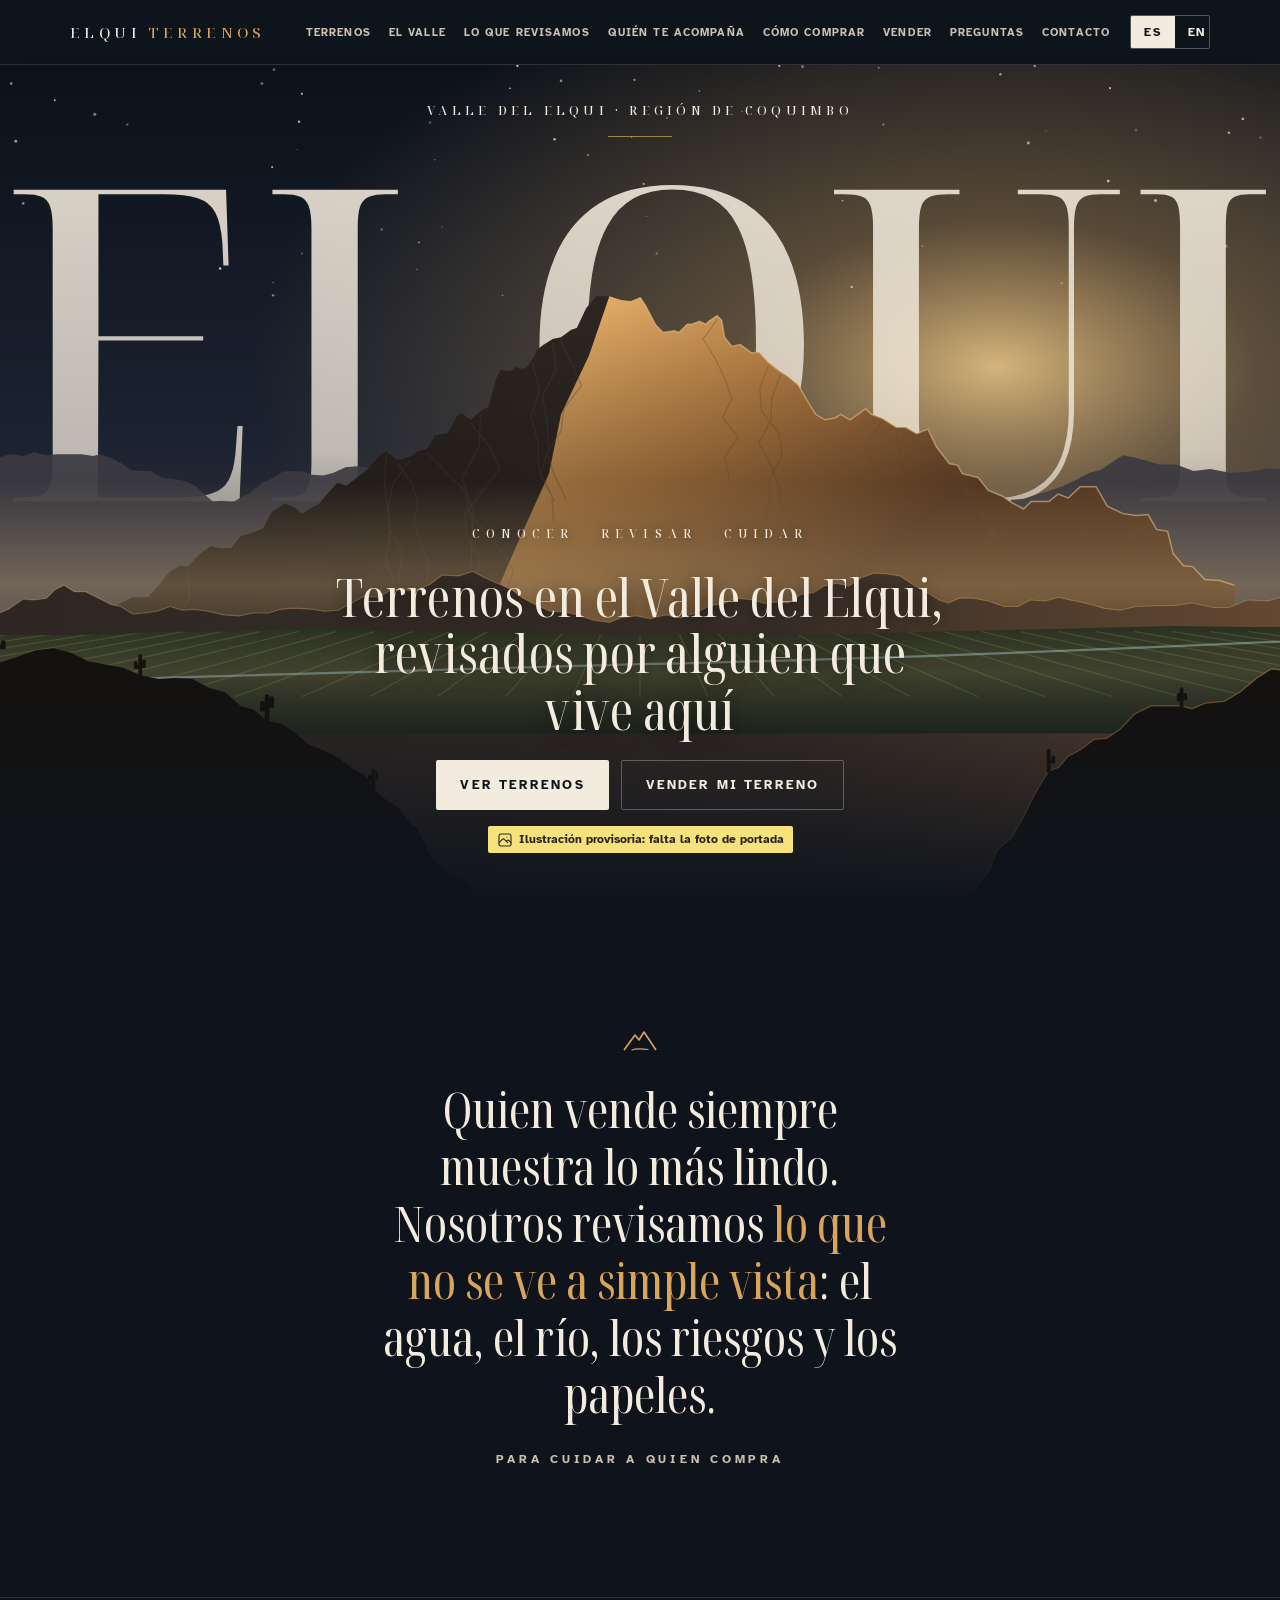
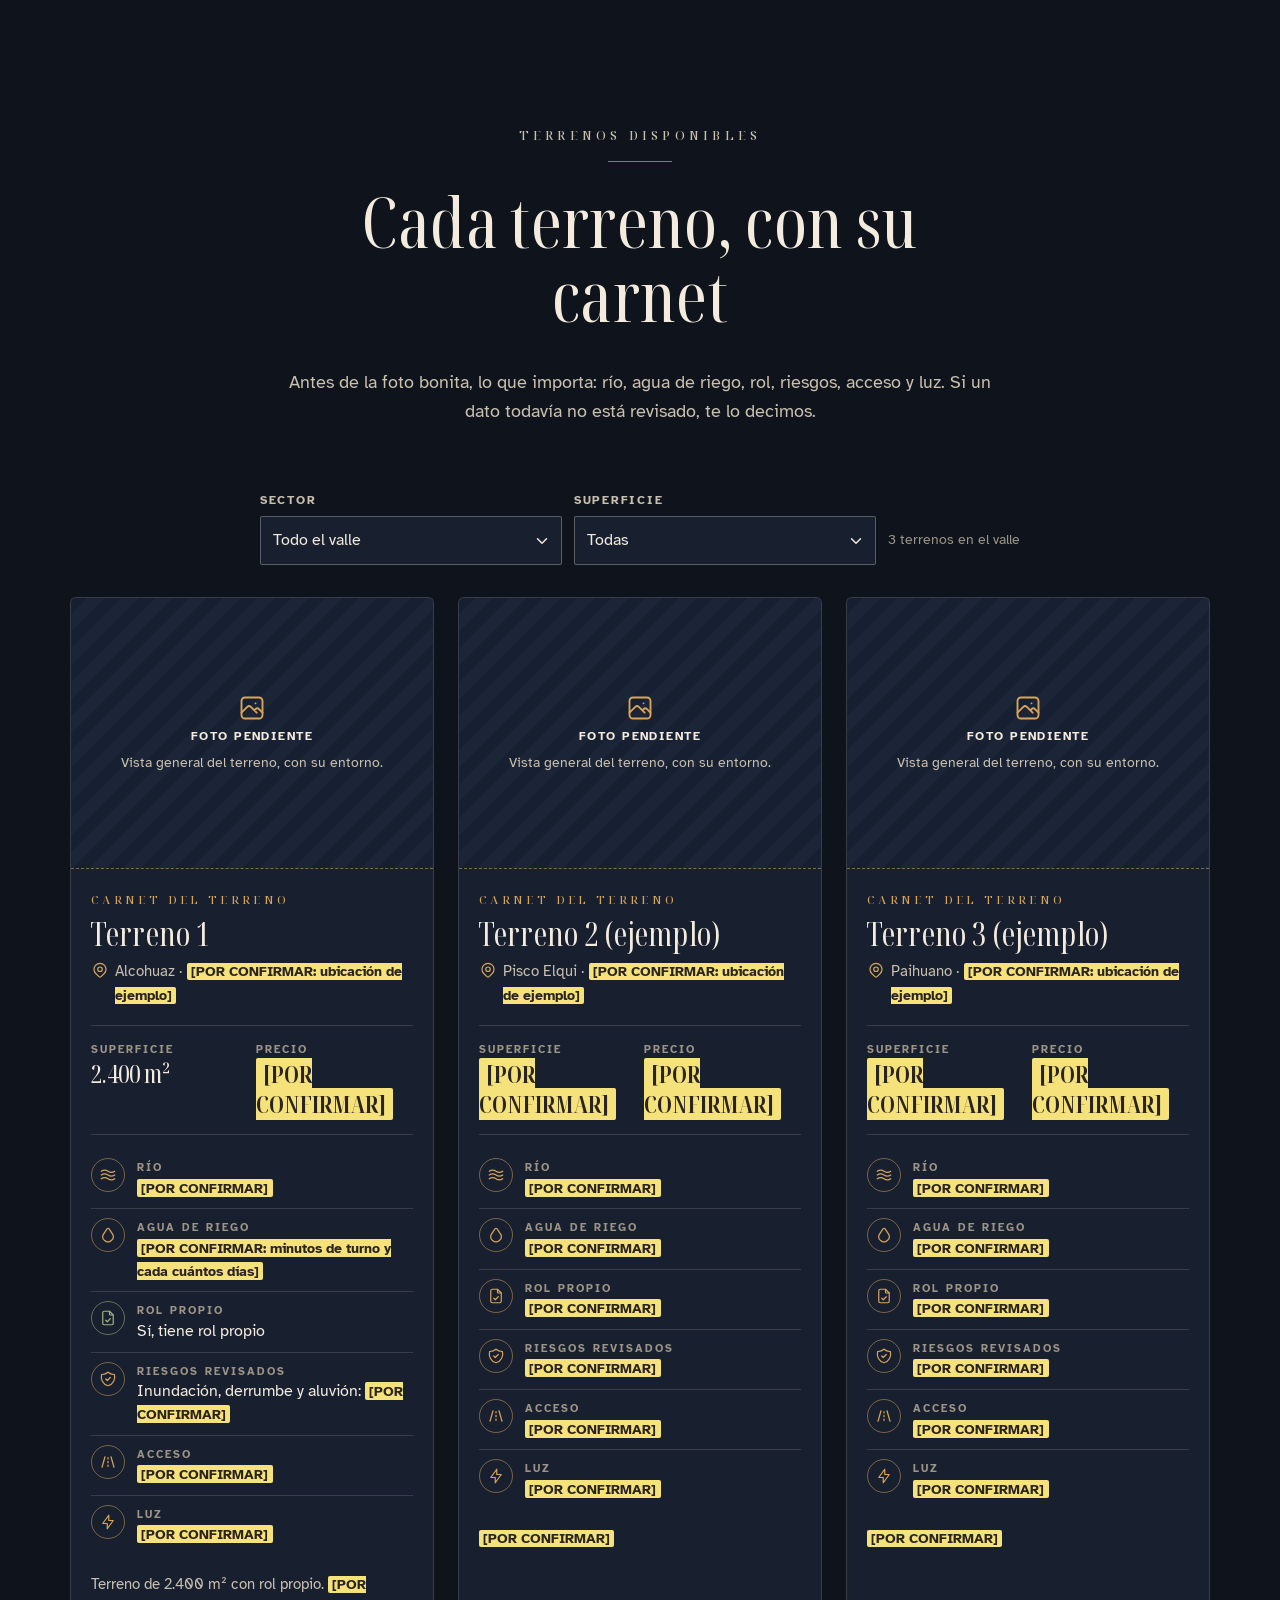
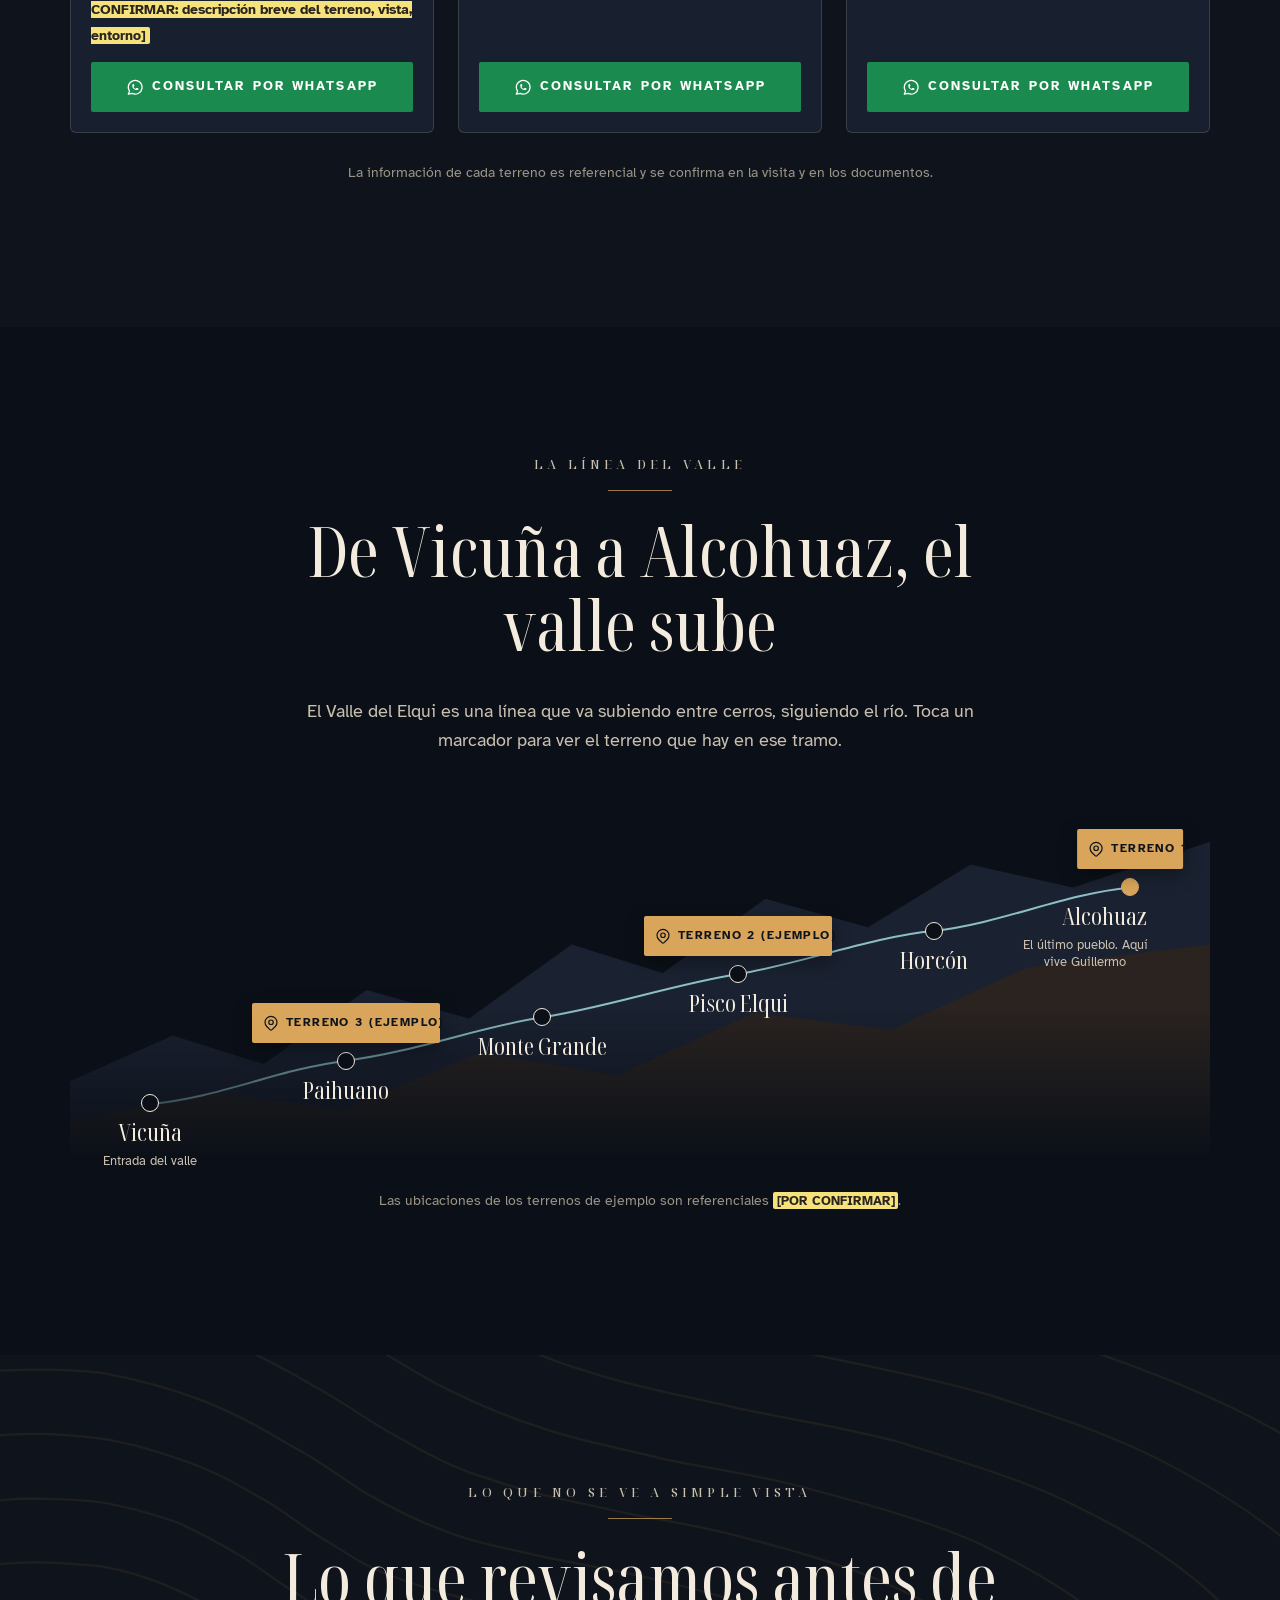
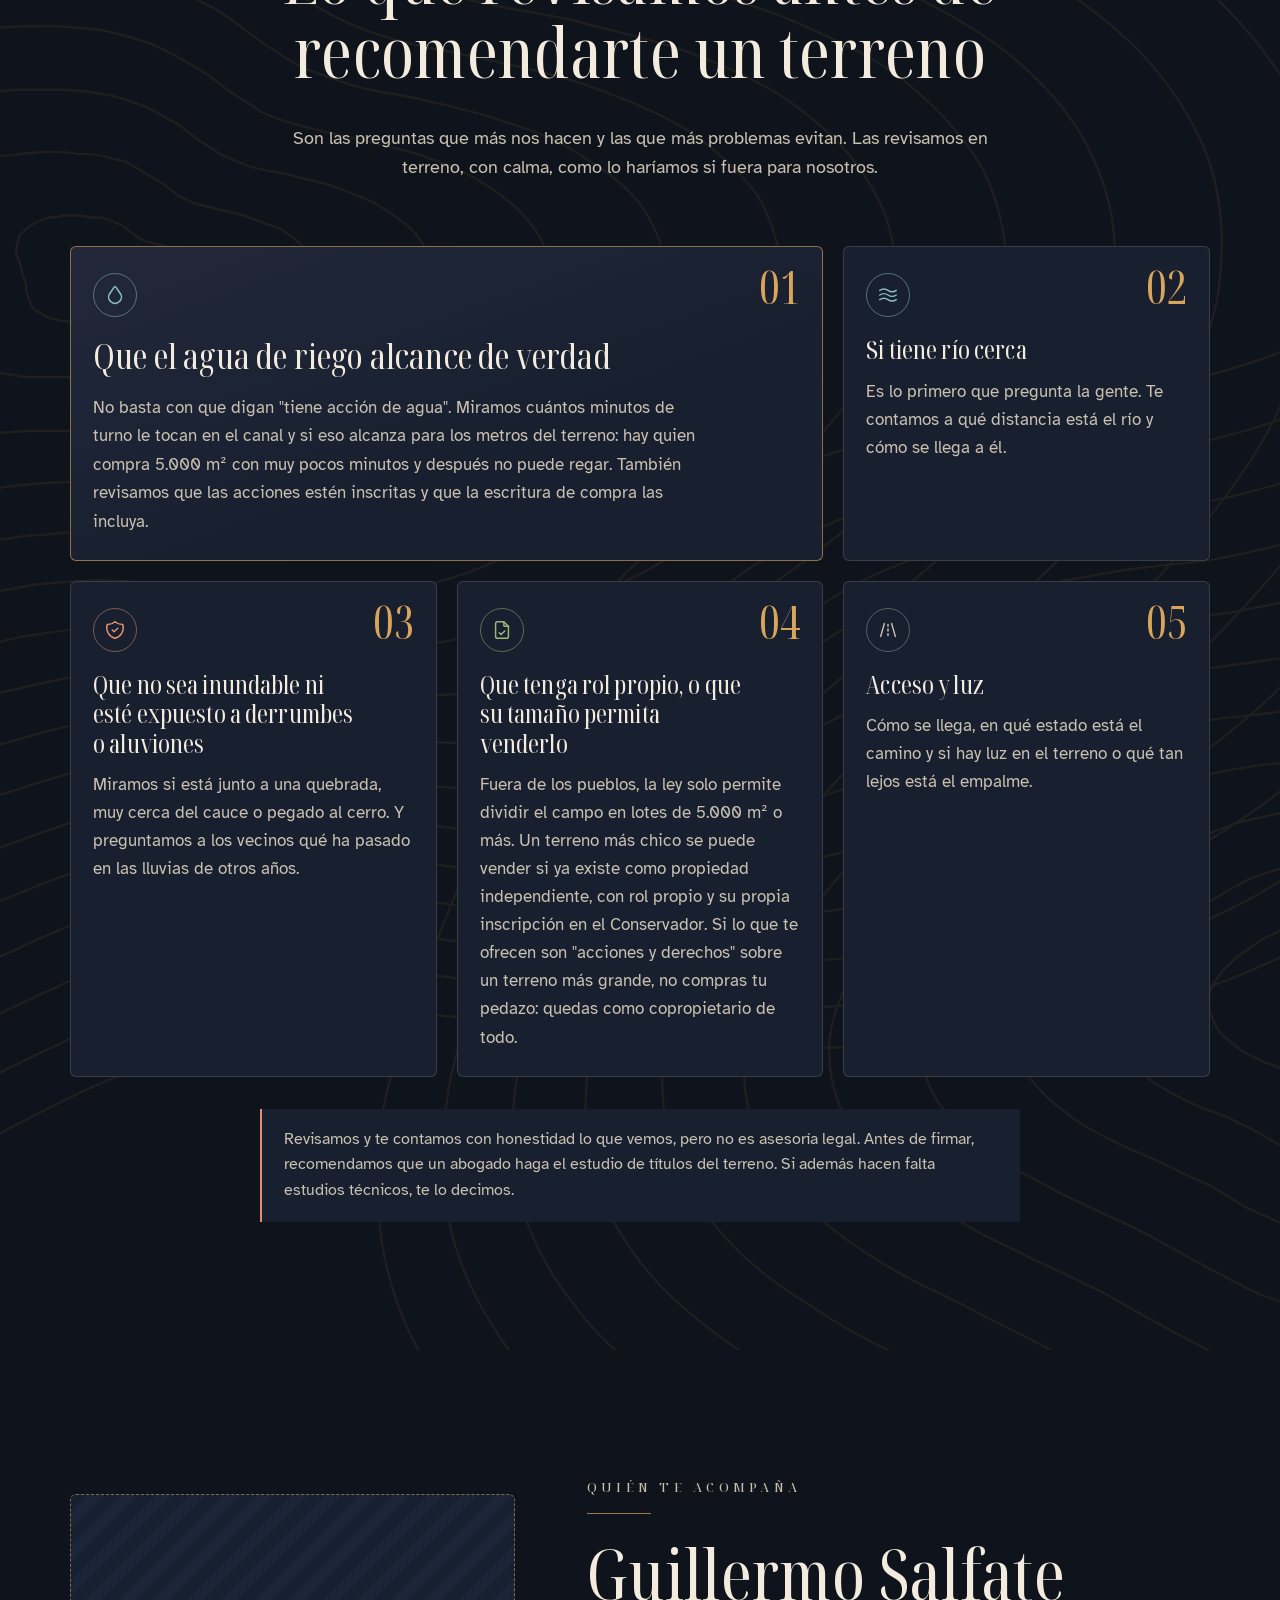
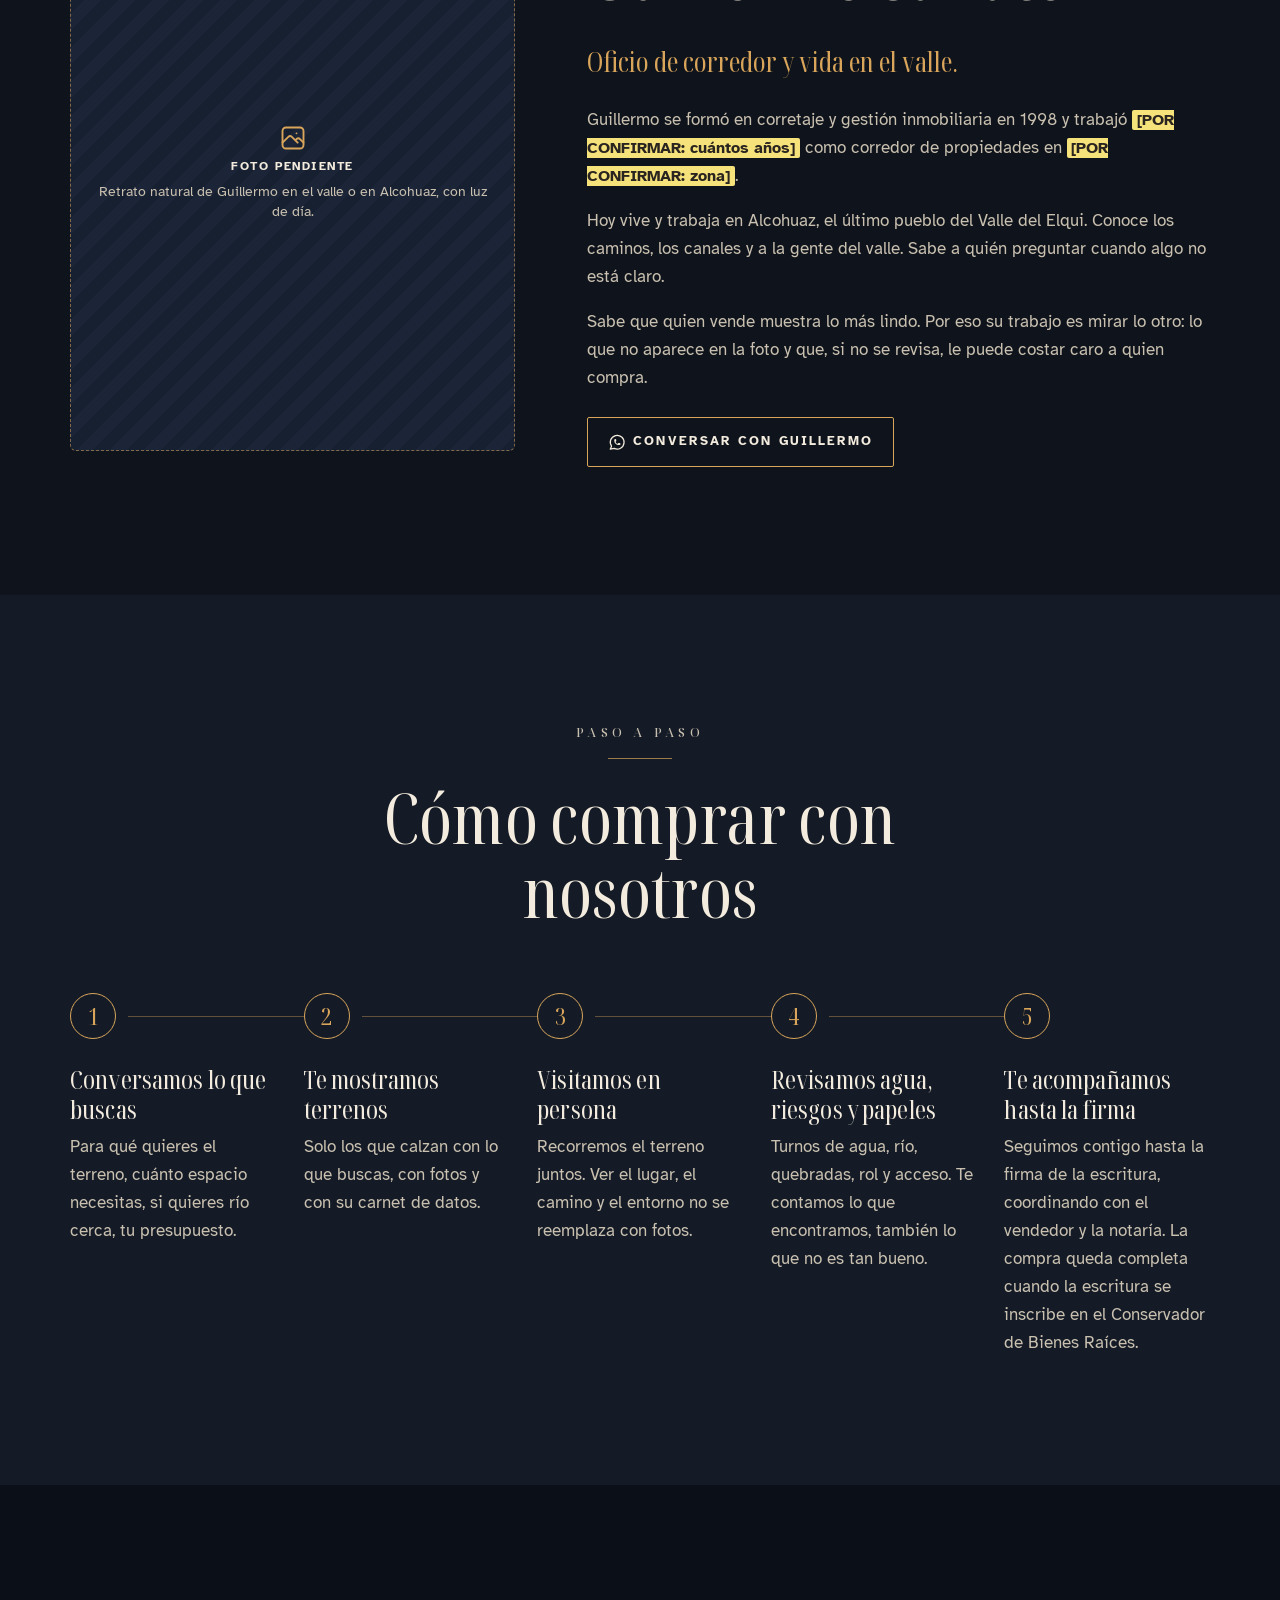
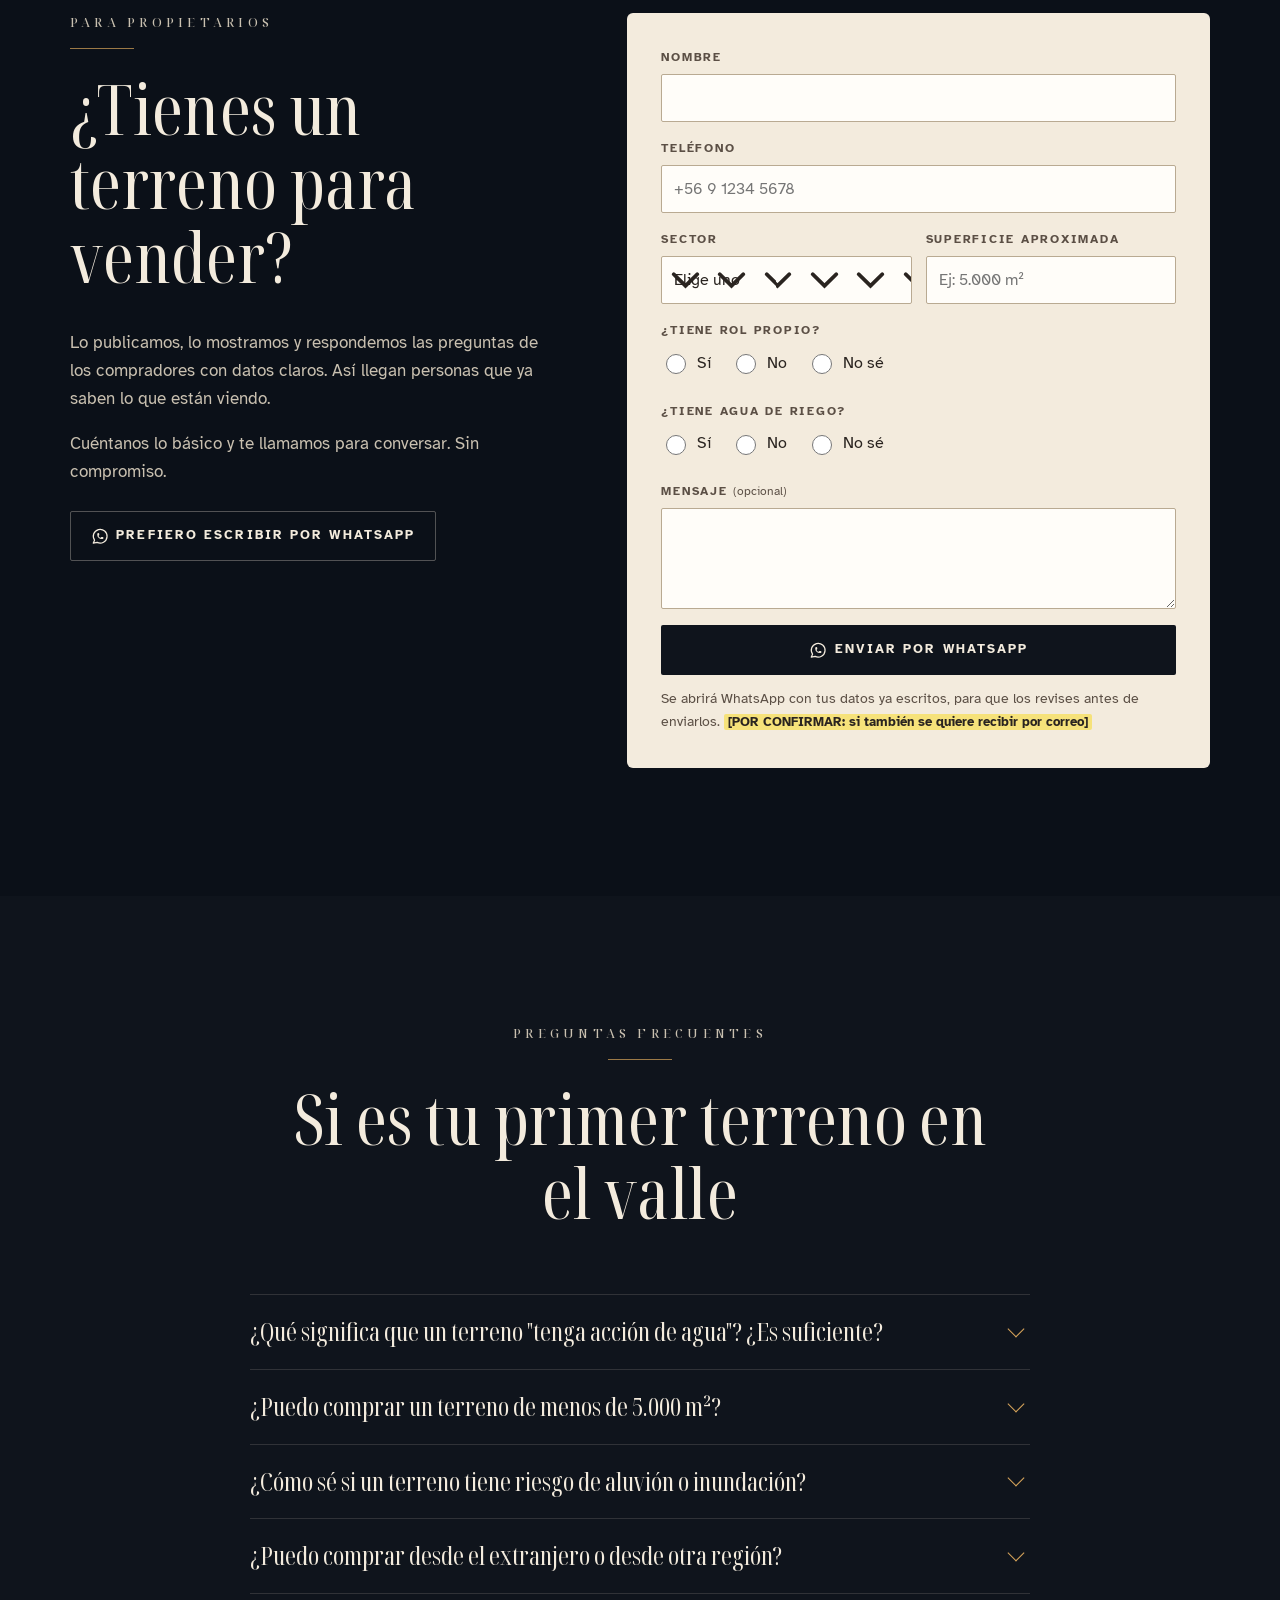
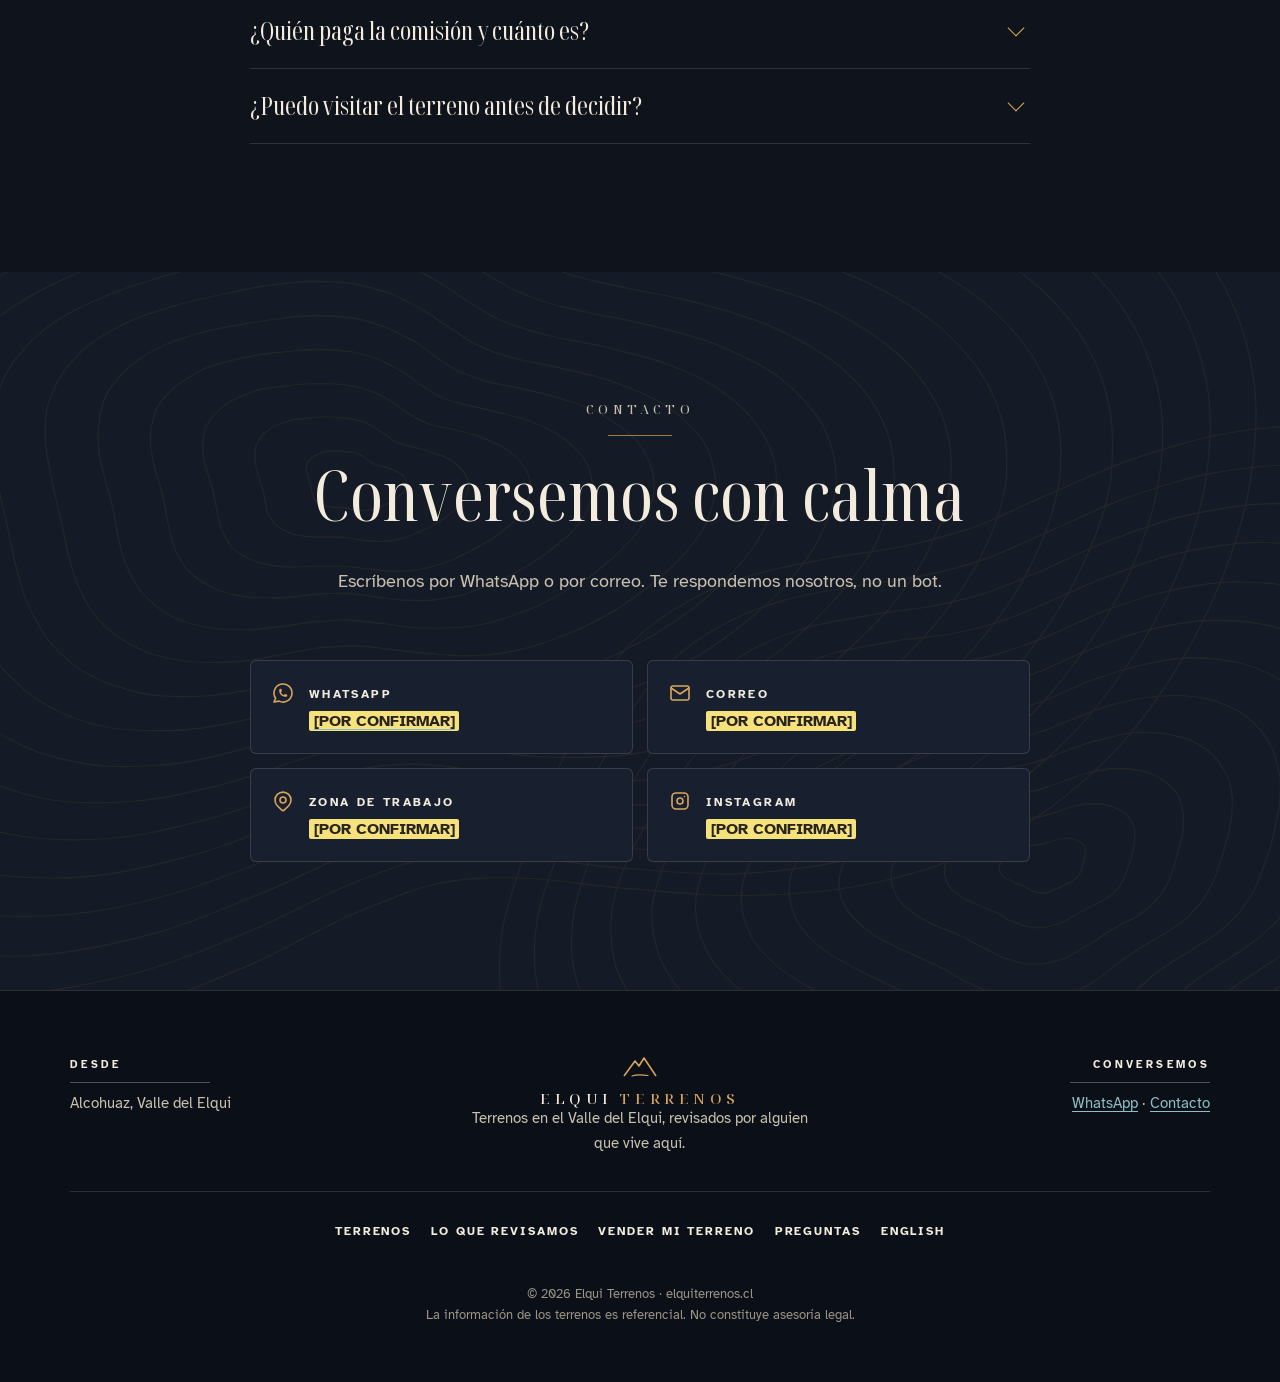
==== commit 6a3c1d18: "Rediseño estilo afiche nocturno del Valle del Elqui Portada ilustrada con la palabra ELQUI detrás de" ====
--- a/index.html
+++ b/index.html
@@ -11,7 +11,7 @@
   <link rel="alternate" hreflang="x-default" href="https://elquiterrenos.cl/">
   <!-- BORRADOR: quitar esta línea al publicar en elquiterrenos.cl, para que Google pueda mostrar la página -->
   <meta name="robots" content="noindex, nofollow">
-  <meta name="theme-color" content="#172036">
+  <meta name="theme-color" content="#0F141C">
   <script>document.documentElement.classList.add("js")</script>
 
   <!-- Open Graph: así se ve el enlace al compartirlo por WhatsApp, Facebook, etc. -->
@@ -33,7 +33,7 @@
 
   <link rel="preconnect" href="https://fonts.googleapis.com">
   <link rel="preconnect" href="https://fonts.gstatic.com" crossorigin>
-  <link href="https://fonts.googleapis.com/css2?family=Atkinson+Hyperlegible:ital,wght@0,400;0,700;1,400&family=Fraunces:opsz,wght@9..144,400..600&display=swap" rel="stylesheet">
+  <link href="https://fonts.googleapis.com/css2?family=Atkinson+Hyperlegible:ital,wght@0,400;0,700;1,400&family=Noto+Serif+Display:wdth,wght@62.5,400;100,500&display=swap" rel="stylesheet">
   <link rel="stylesheet" href="css/styles.css">
 
   <!-- Datos estructurados para Google. Completar teléfono, correo e Instagram cuando estén confirmados. -->
@@ -127,42 +127,120 @@
     <section class="hero" id="inicio" aria-labelledby="hero-titulo">
       <div class="hero__media">
         <!--
-          FOTO DE PORTADA PENDIENTE.
-          Cuando llegue, reemplazar el <svg> de abajo por:
+          PORTADA ESTILO AFICHE: la palabra ELQUI queda detrás del cerro.
+          Hoy es una ilustración provisoria (cerros secos al atardecer, parras, río y quiscos),
+          generada con herramientas/generar-portada.js.
+          Cuando llegue la foto, se reemplaza por:
           <picture>
             <source media="(min-width: 800px)" srcset="img/hero-1600.webp" type="image/webp">
             <img src="img/hero-800.webp" alt="..." width="800" height="1000" fetchpriority="high">
           </picture>
+          Para mantener el efecto de las letras detrás del cerro hace falta además
+          el cerro recortado (sin cielo) en .webp con transparencia.
           (La portada NO lleva loading="lazy": es lo primero que se ve.)
         -->
-        <svg class="hero__ilustracion" viewBox="0 0 1440 900" preserveAspectRatio="xMidYMax slice" aria-hidden="true">
-          <g fill="#F3EBDD" opacity=".75">
-            <circle cx="210" cy="120" r="1.6"/><circle cx="380" cy="70" r="1.1"/><circle cx="530" cy="160" r="1.4"/>
-            <circle cx="720" cy="90" r="1"/><circle cx="860" cy="190" r="1.5"/><circle cx="1010" cy="60" r="1.2"/>
-            <circle cx="1180" cy="140" r="1.7"/><circle cx="1320" cy="80" r="1"/><circle cx="90" cy="230" r="1.1"/>
-            <circle cx="640" cy="250" r="1.2"/><circle cx="1260" cy="260" r="1.1"/><circle cx="300" cy="300" r=".9"/>
-          </g>
-          <path fill="#202b47" d="M0 560 160 430 300 500 470 360 640 470 820 330 1010 450 1180 350 1440 470V900H0z"/>
-          <path fill="#2a3150" d="M0 640 210 520 380 600 560 500 760 610 930 520 1120 620 1290 540 1440 600V900H0z"/>
-          <g fill="none" stroke="#C08A3E" stroke-opacity=".45" stroke-width="1.2">
-            <path d="M0 560 160 430 300 500 470 360 640 470 820 330 1010 450 1180 350 1440 470"/>
-            <path d="M0 610 180 490 330 560 500 430 660 530 840 410 1020 510 1200 420 1440 530" stroke-opacity=".25"/>
-          </g>
-          <path fill="#3a3a3f" d="M0 720 260 640 520 700 780 650 1040 720 1260 670 1440 700V900H0z"/>
-          <path fill="#33402c" d="M0 790c240-40 420-30 640-60s460-40 800-20V900H0z"/>
-          <path fill="none" stroke="#5c9aa1" stroke-width="3" stroke-linecap="round" d="M-10 860c200-30 360-60 560-70s420-40 620-80 220-30 280-34"/>
-        </svg>
-        <p class="pendiente-tag"><svg class="ico" aria-hidden="true"><use href="#i-foto"/></svg> Foto de portada pendiente: vista amplia del valle</p>
-      </div>
-
-      <div class="hero__texto envoltura">
+        <!-- PORTADA:INICIO (generado por herramientas/generar-portada.js) -->
+<svg class="portada__dibujo portada__dibujo--movil" viewBox="0 0 600 1100" preserveAspectRatio="xMidYMid slice" aria-hidden="true" focusable="false">
+<defs>
+<linearGradient id="cielo-movil" x1="0" y1="0" x2="0" y2="1"><stop offset="0" stop-color="#0C111A"/><stop offset=".45" stop-color="#1B2230"/><stop offset=".7" stop-color="#40383A"/><stop offset="1" stop-color="#5A4636"/></linearGradient>
+<radialGradient id="sol-movil" cx=".78" cy=".34" r=".55"><stop offset="0" stop-color="#F6CF8A" stop-opacity=".85"/><stop offset=".35" stop-color="#D9A55B" stop-opacity=".35"/><stop offset="1" stop-color="#D9A55B" stop-opacity="0"/></radialGradient>
+<linearGradient id="letras-movil" x1="0" y1="0" x2="0" y2="1"><stop offset="0" stop-color="#F3EBDD" stop-opacity=".95"/><stop offset=".7" stop-color="#F3EBDD" stop-opacity=".75"/><stop offset="1" stop-color="#F3EBDD" stop-opacity=".2"/></linearGradient>
+<linearGradient id="sombra-movil" x1="0" y1="0" x2="1" y2="0"><stop offset="0" stop-color="#211C1A"/><stop offset="1" stop-color="#3A302A"/></linearGradient>
+<linearGradient id="luz-movil" gradientUnits="userSpaceOnUse" x1="300" y1="385" x2="390" y2="770"><stop offset="0" stop-color="#E2AC66"/><stop offset=".45" stop-color="#B57D43"/><stop offset="1" stop-color="#6A4529"/></linearGradient>
+<linearGradient id="pie-movil" x1="0" y1="0" x2="0" y2="1"><stop offset="0" stop-color="#17130F" stop-opacity="0"/><stop offset="1" stop-color="#17130F" stop-opacity=".85"/></linearGradient>
+<linearGradient id="bruma-movil" x1="0" y1="0" x2="0" y2="1"><stop offset="0" stop-color="#E9C48C" stop-opacity="0"/><stop offset=".5" stop-color="#E9C48C" stop-opacity=".32"/><stop offset="1" stop-color="#E9C48C" stop-opacity="0"/></linearGradient>
+<linearGradient id="medio-movil" x1="0" y1="0" x2="1" y2="0"><stop offset="0" stop-color="#2B2522"/><stop offset=".6" stop-color="#3A2F28"/><stop offset="1" stop-color="#6E4E33"/></linearGradient>
+<linearGradient id="oscuro-movil" x1="0" y1="0" x2="0" y2="1"><stop offset="0" stop-color="#0F141C" stop-opacity="0"/><stop offset="1" stop-color="#0F141C"/></linearGradient>
+</defs>
+<rect width="600" height="1100" fill="url(#cielo-movil)"/>
+<g fill="#F3EBDD"><circle cx="414" cy="187" r="0.8" opacity="0.62"/><circle cx="51" cy="143" r="1.4" opacity="0.52"/><circle cx="543" cy="56" r="1.5" opacity="0.69"/><circle cx="396" cy="3" r="1.1" opacity="0.43"/><circle cx="538" cy="70" r="1.4" opacity="0.68"/><circle cx="152" cy="5" r="1.5" opacity="0.37"/><circle cx="164" cy="30" r="1.1" opacity="0.84"/><circle cx="147" cy="20" r="1.5" opacity="0.44"/><circle cx="245" cy="239" r="0.9" opacity="0.48"/><circle cx="130" cy="210" r="1.4" opacity="0.78"/><circle cx="307" cy="195" r="1.3" opacity="0.33"/><circle cx="382" cy="140" r="0.9" opacity="0.72"/><circle cx="366" cy="2" r="1.6" opacity="0.45"/><circle cx="210" cy="212" r="0.9" opacity="0.36"/><circle cx="500" cy="67" r="1.7" opacity="0.26"/><circle cx="211" cy="184" r="0.9" opacity="0.65"/><circle cx="46" cy="19" r="1.4" opacity="0.56"/><circle cx="152" cy="225" r="0.7" opacity="0.69"/><circle cx="572" cy="69" r="1.2" opacity="0.76"/><circle cx="508" cy="140" r="1.7" opacity="0.67"/><circle cx="324" cy="27" r="0.9" opacity="0.57"/><circle cx="93" cy="61" r="1.4" opacity="0.33"/><circle cx="48" cy="79" r="1.5" opacity="0.64"/><circle cx="248" cy="24" r="0.9" opacity="0.82"/><circle cx="196" cy="170" r="1.4" opacity="0.31"/><circle cx="470" cy="225" r="1.3" opacity="0.32"/><circle cx="217" cy="98" r="0.7" opacity="0.50"/><circle cx="551" cy="75" r="1.4" opacity="0.28"/><circle cx="490" cy="24" r="1.2" opacity="0.75"/><circle cx="126" cy="144" r="0.7" opacity="0.47"/><circle cx="398" cy="62" r="1.3" opacity="0.39"/><circle cx="152" cy="238" r="1.3" opacity="0.52"/><circle cx="445" cy="9" r="1.3" opacity="0.64"/><circle cx="12" cy="35" r="1.0" opacity="0.45"/><circle cx="385" cy="230" r="1.3" opacity="0.77"/><circle cx="464" cy="69" r="0.7" opacity="0.35"/></g>
+<rect width="600" height="1100" fill="url(#sol-movil)"/>
+<text class="portada__palabra" x="300" y="520" text-anchor="middle" font-size="230" textLength="500" lengthAdjust="spacingAndGlyphs" fill="url(#letras-movil)">ELQUI</text>
+<path d="M-20 520L-15 516L-9 508L-6 504L-1 501L3 501L8 503L10 502L15 497L21 495L27 495L32 500L37 501L42 500L49 501L55 498L60 500L66 500L73 500L79 501L84 502L87 501L92 504L97 509L102 514L106 515L111 516L116 521L123 523L128 524L132 528L137 534L140 540L143 539L147 541L151 537L154 534L159 527L164 524L168 520L173 519L177 519L180 522L185 523L189 521L195 516L200 516L205 517L210 515L215 523L219 527L225 531L232 533L237 541L244 545L250 547L255 551L262 552L269 551L275 558L281 560L284 558L289 561L294 562L300 560L307 558L314 552L320 549L327 549L333 541L338 535L343 529L349 525L354 524L359 527L365 526L370 528L377 523L382 520L385 518L390 520L397 520L402 519L407 518L413 517L417 520L421 525L427 526L433 524L437 527L442 531L446 534L450 535L456 538L462 542L467 542L470 545L475 543L480 544L484 545L488 548L491 545L492 545L496 539L500 537L507 533L511 530L517 526L522 521L528 515L532 512L537 506L540 500L545 503L551 507L555 508L561 513L565 512L571 514L578 514L584 512L588 513L591 518L596 520L600 517L605 517L611 517L616 522L620 525L620 1100L-20 1100Z" fill="#3B3A40" fill-opacity=".92"/>
+<path d="M-20 640L-14 634L-11 631L-5 625L-2 621L5 622L10 619L16 616L25 617L32 609L37 601L42 597L46 599L54 591L59 586L63 589L70 590L75 581L81 579L88 575L92 563L100 557L106 560L109 564L113 560L118 557L122 549L128 541L133 543L135 539L138 536L143 531L150 520L153 517L160 522L167 520L171 515L176 512L181 502L189 500L193 487L195 485L201 489L206 482L211 478L211 468L213 457L215 449L220 450L223 446L227 447L230 445L233 439L235 431L239 427L245 422L250 419L257 413L260 411L266 397L272 388L281 386L288 389L294 388L300 385L303 391L309 405L313 411L319 411L322 412L327 406L328 407L333 405L336 407L337 405L341 401L344 406L344 418L348 425L353 423L360 430L364 429L369 436L376 442L380 445L384 449L385 450L391 463L395 471L400 474L406 473L408 470L413 473L416 470L422 464L424 468L430 470L439 477L443 478L450 483L456 481L460 494L467 506L471 508L473 515L482 518L488 529L496 533L501 538L508 543L511 539L515 539L520 540L525 534L530 536L537 527L546 527L552 540L561 545L568 545L574 545L578 554L585 555L586 570L592 579L596 578L603 587L611 587L620 590L620 1100L-20 1100Z" fill="url(#sombra-movil)"/>
+<path d="M300 385L303 391L309 405L313 411L319 411L322 412L327 406L328 407L333 405L336 407L337 405L341 401L344 406L344 418L348 425L353 423L360 430L364 429L369 436L376 442L380 445L384 449L385 450L391 463L395 471L400 474L406 473L408 470L413 473L416 470L422 464L424 468L430 470L439 477L443 478L450 483L456 481L460 494L467 506L471 508L473 515L482 518L488 529L496 533L501 538L508 543L511 539L515 539L520 540L525 534L530 536L537 527L546 527L552 540L561 545L568 545L574 545L578 554L585 555L586 570L592 579L596 578L603 587L611 587L620 590L620 1100L221 1100L221 900L227 836L240 771L247 707L261 643L276 578L275 514L291 449L300 385Z" fill="url(#luz-movil)"/>
+<path d="M211 482L209 506L197 530L205 554L204 578L204 602M54 595L55 615L46 635L34 655L40 675L39 695L48 715M235 435L241 455L235 475L240 495L240 515L250 535L252 555M5 626L-0 641L13 656L21 671L18 686L25 701L15 716L11 731L17 746M5 626L5 650L16 674L19 698L24 722L33 746M176 516L164 533L160 550L161 567L171 584L168 602L167 619L167 636M171 519L181 534L186 549L182 564L188 579L194 594L193 609L207 624L219 639" fill="none" stroke="#55473C" stroke-opacity=".35" stroke-width="1.4" stroke-linecap="round"/>
+<path d="M360 434L349 449L359 464L366 479L371 494L364 509L377 524L366 539L370 554M501 542L495 559L508 576L501 594L508 611L513 628L509 645L510 662M574 549L573 564L584 579L575 594L580 609L575 624L562 639L573 654L564 669M450 487L437 507L447 527L453 547L444 567L431 587L431 607M385 454L379 471L380 489L394 506L396 523L386 540L386 557L381 574M450 487L452 502L456 517L457 532L461 547L461 562L452 577L464 592L467 607M482 522L487 539L502 557L514 574L500 591L507 608L495 625L500 642" fill="none" stroke="#7A522D" stroke-opacity=".4" stroke-width="1.4" stroke-linecap="round"/>
+<path d="M-20 640L-14 634L-11 631L-5 625L-2 621L5 622L10 619L16 616L25 617L32 609L37 601L42 597L46 599L54 591L59 586L63 589L70 590L75 581L81 579L88 575L92 563L100 557L106 560L109 564L113 560L118 557L122 549L128 541L133 543L135 539L138 536L143 531L150 520L153 517L160 522L167 520L171 515L176 512L181 502L189 500L193 487L195 485L201 489L206 482L211 478L211 468L213 457L215 449L220 450L223 446L227 447L230 445L233 439L235 431L239 427L245 422L250 419L257 413L260 411L266 397L272 388L281 386L288 389L294 388L300 385L303 391L309 405L313 411L319 411L322 412L327 406L328 407L333 405L336 407L337 405L341 401L344 406L344 418L348 425L353 423L360 430L364 429L369 436L376 442L380 445L384 449L385 450L391 463L395 471L400 474L406 473L408 470L413 473L416 470L422 464L424 468L430 470L439 477L443 478L450 483L456 481L460 494L467 506L471 508L473 515L482 518L488 529L496 533L501 538L508 543L511 539L515 539L520 540L525 534L530 536L537 527L546 527L552 540L561 545L568 545L574 545L578 554L585 555L586 570L592 579L596 578L603 587L611 587L620 590L620 1100L-20 1100Z" fill="url(#pie-movil)"/>
+<path d="M300 385L303 391L309 405L313 411L319 411L322 412L327 406L328 407L333 405L336 407L337 405L341 401L344 406L344 418L348 425L353 423L360 430L364 429L369 436L376 442L380 445L384 449L385 450L391 463L395 471L400 474L406 473L408 470L413 473L416 470L422 464L424 468L430 470L439 477L443 478L450 483L456 481L460 494L467 506L471 508L473 515L482 518L488 529L496 533L501 538L508 543L511 539L515 539L520 540L525 534L530 536L537 527L546 527L552 540L561 545L568 545L574 545L578 554L585 555L586 570L592 579L596 578L603 587L611 587L620 590" fill="none" stroke="#F1C98A" stroke-opacity=".55" stroke-width="1.6"/>
+<rect y="560" width="600" height="160" fill="url(#bruma-movil)"/>
+<path d="M-20 700L-14 699L-7 701L-2 707L3 709L6 707L11 708L16 706L20 703L25 697L30 693L37 688L44 681L49 681L54 680L57 673L60 670L63 675L67 675L71 679L77 684L80 685L84 691L88 690L93 689L98 685L103 688L108 687L113 689L120 691L128 692L133 690L140 690L145 686L149 685L152 685L158 685L162 686L169 684L174 679L181 673L187 673L193 667L198 667L204 667L210 661L215 654L224 654L230 650L234 655L240 661L245 665L249 672L254 677L259 683L265 684L270 687L278 691L284 693L289 690L295 690L300 692L307 690L314 692L320 690L327 685L332 683L338 679L347 680L352 682L356 681L361 681L367 675L373 673L377 669L383 667L387 668L393 662L398 659L405 659L410 660L416 667L422 673L427 678L430 681L435 678L441 678L449 681L456 686L463 686L468 682L475 682L481 680L486 683L489 684L495 687L500 690L506 691L511 688L518 687L526 687L533 684L543 687L549 687L556 681L565 682L572 678L582 669L590 665L597 663L604 656L612 654L620 655L620 1100L-20 1100Z" fill="url(#medio-movil)"/>
+<path d="M-20 700L-14 699L-7 701L-2 707L3 709L6 707L11 708L16 706L20 703L25 697L30 693L37 688L44 681L49 681L54 680L57 673L60 670L63 675L67 675L71 679L77 684L80 685L84 691L88 690L93 689L98 685L103 688L108 687L113 689L120 691L128 692L133 690L140 690L145 686L149 685L152 685L158 685L162 686L169 684L174 679L181 673L187 673L193 667L198 667L204 667L210 661L215 654L224 654L230 650L234 655L240 661L245 665L249 672L254 677L259 683L265 684L270 687L278 691L284 693L289 690L295 690L300 692L307 690L314 692L320 690L327 685L332 683L338 679L347 680L352 682L356 681L361 681L367 675L373 673L377 669L383 667L387 668L393 662L398 659L405 659L410 660L416 667L422 673L427 678L430 681L435 678L441 678L449 681L456 686L463 686L468 682L475 682L481 680L486 683L489 684L495 687L500 690L506 691L511 688L518 687L526 687L533 684L543 687L549 687L556 681L565 682L572 678L582 669L590 665L597 663L604 656L612 654L620 655" fill="none" stroke="#E2B06A" stroke-opacity=".35" stroke-width="1.2"/>
+<clipPath id="valle-movil"><path d="M-20 711L5 711L30 709L56 709L80 708L106 705L130 705L154 702L180 701L204 704L226 705L249 705L272 707L294 709L316 708L338 707L360 709L393 707L425 705L457 703L488 701L522 699L555 700L587 700L620 699L620 810L-20 810Z"/></clipPath>
+<g clip-path="url(#valle-movil)">
+<rect y="685" width="600" height="125" fill="#232B1D"/>
+<path d="M55 705L-191 770M68 705L-164 770M82 705L-136 770M95 705L-109 770M109 705L-82 770M123 705L-55 770M136 705L-27 770M150 705L0 770M164 705L27 770M177 705L55 770M191 705L82 770M205 705L109 770M218 705L136 770M232 705L164 770M245 705L191 770M259 705L218 770M273 705L245 770M286 705L273 770M300 705L300 770M314 705L327 770M327 705L355 770M341 705L382 770M355 705L409 770M368 705L436 770M382 705L464 770M395 705L491 770M409 705L518 770M423 705L545 770M436 705L573 770M450 705L600 770M464 705L627 770M477 705L655 770M491 705L682 770M505 705L709 770M518 705L736 770M532 705L764 770M545 705L791 770" stroke="#4F6239" stroke-opacity=".5" stroke-width="1.4"/>
+<rect y="685" width="600" height="125" fill="url(#bruma-movil)" opacity=".5"/>
+</g>
+<path d="M-10 760C120 748 210 735 300 728S480 712 610 700" fill="none" stroke="#A8CBCC" stroke-opacity=".45" stroke-width="2" stroke-linecap="round"/>
+<path d="M-20 760L-9 761L1 762L12 755L23 753L31 750L41 745L51 743L60 745L70 751L77 755L86 753L96 758L105 756L115 762L122 764L130 770L139 774L148 783L158 792L168 795L176 800L183 806L192 810L200 820L207 827L215 834L226 844L234 849L240 857L246 858L252 870L260 880L268 890L277 898L283 910L291 925L301 936L308 945L318 950L330 960L343 977L354 995L367 1011L378 1031L389 1050L400 1067L410 1091L420 1110L420 1100L-20 1100Z" fill="#14110E"/>
+<path d="M620 780L611 787L603 792L594 790L586 793L579 796L574 797L566 791L560 790L553 799L544 810L536 818L526 821L519 827L515 827L509 828L500 830L491 839L484 852L477 862L471 866L463 877L458 883L454 894L450 900L444 928L435 962L429 990L421 1012L417 1041L412 1065L406 1088L400 1110L400 1100L620 1100Z" fill="#14110E"/>
+<path d="M620 780L611 787L603 792L594 790L586 793L579 796L574 797L566 791L560 790L553 799L544 810L536 818L526 821L519 827L515 827L509 828L500 830L491 839L484 852L477 862L471 866L463 877L458 883L454 894L450 900L444 928L435 962L429 990L421 1012L417 1041L412 1065L406 1088L400 1110" fill="none" stroke="#C98F4C" stroke-opacity=".5" stroke-width="1.4"/>
+<path d="M74 757V729a2 2 0 0 1 5 0V757ZM79 742H85V734a2 2 0 0 0 -5 0V737H79ZM74 745H69V737a2 2 0 0 1 5 0V740H74ZM181 808V788a2 2 0 0 1 4 0V808ZM184 799H188V793a2 2 0 0 0 -4 0V795H184ZM181 800H177V795a2 2 0 0 1 4 0V797H181ZM275 900V876a2 2 0 0 1 4 0V900ZM279 887H284V878a2 2 0 0 0 -4 0V883H279ZM275 890H271V883a2 2 0 0 1 4 0V886H275ZM419 1112V1095a1 1 0 0 1 3 0V1112ZM421 1104H425V1097a1 1 0 0 0 -3 0V1101H421ZM419 1105H415V1100a1 1 0 0 1 3 0V1102H419ZM558 792V770a2 2 0 0 1 4 0V792ZM562 780H566V775a2 2 0 0 0 -4 0V776H562ZM558 782H554V778a2 2 0 0 1 4 0V779H558ZM469 868V849a2 2 0 0 1 3 0V868ZM473 860H476V855a2 2 0 0 0 -3 0V857H473ZM469 861H466V855a2 2 0 0 1 3 0V858H469Z" fill="#14110E"/>
+<rect y="780" width="600" height="320" fill="url(#oscuro-movil)"/>
+</svg>
+<svg class="portada__dibujo portada__dibujo--escritorio" viewBox="0 0 1600 900" preserveAspectRatio="xMidYMax slice" aria-hidden="true" focusable="false">
+<defs>
+<linearGradient id="cielo-escritorio" x1="0" y1="0" x2="0" y2="1"><stop offset="0" stop-color="#0C111A"/><stop offset=".45" stop-color="#1B2230"/><stop offset=".7" stop-color="#40383A"/><stop offset="1" stop-color="#5A4636"/></linearGradient>
+<radialGradient id="sol-escritorio" cx=".74" cy=".36" r=".5"><stop offset="0" stop-color="#F6CF8A" stop-opacity=".85"/><stop offset=".35" stop-color="#D9A55B" stop-opacity=".35"/><stop offset="1" stop-color="#D9A55B" stop-opacity="0"/></radialGradient>
+<linearGradient id="letras-escritorio" x1="0" y1="0" x2="0" y2="1"><stop offset="0" stop-color="#F3EBDD" stop-opacity=".95"/><stop offset=".7" stop-color="#F3EBDD" stop-opacity=".75"/><stop offset="1" stop-color="#F3EBDD" stop-opacity=".2"/></linearGradient>
+<linearGradient id="sombra-escritorio" x1="0" y1="0" x2="1" y2="0"><stop offset="0" stop-color="#211C1A"/><stop offset="1" stop-color="#3A302A"/></linearGradient>
+<linearGradient id="luz-escritorio" gradientUnits="userSpaceOnUse" x1="767" y1="249" x2="1007" y2="564"><stop offset="0" stop-color="#E2AC66"/><stop offset=".45" stop-color="#B57D43"/><stop offset="1" stop-color="#6A4529"/></linearGradient>
+<linearGradient id="pie-escritorio" x1="0" y1="0" x2="0" y2="1"><stop offset="0" stop-color="#17130F" stop-opacity="0"/><stop offset="1" stop-color="#17130F" stop-opacity=".85"/></linearGradient>
+<linearGradient id="bruma-escritorio" x1="0" y1="0" x2="0" y2="1"><stop offset="0" stop-color="#E9C48C" stop-opacity="0"/><stop offset=".5" stop-color="#E9C48C" stop-opacity=".32"/><stop offset="1" stop-color="#E9C48C" stop-opacity="0"/></linearGradient>
+<linearGradient id="medio-escritorio" x1="0" y1="0" x2="1" y2="0"><stop offset="0" stop-color="#2B2522"/><stop offset=".6" stop-color="#3A2F28"/><stop offset="1" stop-color="#6E4E33"/></linearGradient>
+<linearGradient id="oscuro-escritorio" x1="0" y1="0" x2="0" y2="1"><stop offset="0" stop-color="#0F141C" stop-opacity="0"/><stop offset="1" stop-color="#0F141C"/></linearGradient>
+</defs>
+<rect width="1600" height="900" fill="url(#cielo-escritorio)"/>
+<g fill="#F3EBDD"><circle cx="1104" cy="195" r="0.8" opacity="0.62"/><circle cx="136" cy="149" r="1.4" opacity="0.52"/><circle cx="1449" cy="58" r="1.5" opacity="0.69"/><circle cx="1057" cy="3" r="1.1" opacity="0.43"/><circle cx="1434" cy="73" r="1.4" opacity="0.68"/><circle cx="406" cy="5" r="1.5" opacity="0.37"/><circle cx="436" cy="31" r="1.1" opacity="0.84"/><circle cx="393" cy="20" r="1.5" opacity="0.44"/><circle cx="652" cy="248" r="0.9" opacity="0.48"/><circle cx="348" cy="219" r="1.4" opacity="0.78"/><circle cx="818" cy="203" r="1.3" opacity="0.33"/><circle cx="1018" cy="146" r="0.9" opacity="0.72"/><circle cx="975" cy="2" r="1.6" opacity="0.45"/><circle cx="560" cy="220" r="0.9" opacity="0.36"/><circle cx="1334" cy="70" r="1.7" opacity="0.26"/><circle cx="562" cy="191" r="0.9" opacity="0.65"/><circle cx="123" cy="20" r="1.4" opacity="0.56"/><circle cx="405" cy="234" r="0.7" opacity="0.69"/><circle cx="1526" cy="72" r="1.2" opacity="0.76"/><circle cx="1355" cy="146" r="1.7" opacity="0.67"/><circle cx="864" cy="28" r="0.9" opacity="0.57"/><circle cx="248" cy="64" r="1.4" opacity="0.33"/><circle cx="128" cy="82" r="1.5" opacity="0.64"/><circle cx="660" cy="25" r="0.9" opacity="0.82"/><circle cx="522" cy="177" r="1.4" opacity="0.31"/><circle cx="1254" cy="235" r="1.3" opacity="0.32"/><circle cx="579" cy="102" r="0.7" opacity="0.50"/><circle cx="1468" cy="78" r="1.4" opacity="0.28"/><circle cx="1306" cy="25" r="1.2" opacity="0.75"/><circle cx="336" cy="150" r="0.7" opacity="0.47"/><circle cx="1062" cy="64" r="1.3" opacity="0.39"/><circle cx="405" cy="248" r="1.3" opacity="0.52"/><circle cx="1188" cy="10" r="1.3" opacity="0.64"/><circle cx="31" cy="36" r="1.0" opacity="0.45"/><circle cx="1028" cy="239" r="1.3" opacity="0.77"/><circle cx="1237" cy="71" r="0.7" opacity="0.35"/><circle cx="67" cy="57" r="1.6" opacity="0.52"/><circle cx="67" cy="196" r="1.2" opacity="0.42"/><circle cx="1431" cy="195" r="1.7" opacity="0.36"/><circle cx="436" cy="203" r="0.9" opacity="0.43"/><circle cx="1225" cy="1" r="1.3" opacity="0.57"/><circle cx="433" cy="61" r="1.3" opacity="0.74"/><circle cx="903" cy="153" r="1.3" opacity="0.51"/><circle cx="910" cy="50" r="0.7" opacity="0.47"/><circle cx="794" cy="16" r="1.3" opacity="0.52"/><circle cx="744" cy="97" r="1.2" opacity="0.46"/><circle cx="404" cy="110" r="1.2" opacity="0.65"/><circle cx="574" cy="62" r="1.5" opacity="0.29"/><circle cx="587" cy="174" r="0.7" opacity="0.33"/><circle cx="1588" cy="20" r="1.2" opacity="0.48"/><circle cx="213" cy="53" r="1.7" opacity="0.49"/><circle cx="49" cy="155" r="1.4" opacity="0.71"/><circle cx="829" cy="57" r="0.8" opacity="0.77"/><circle cx="1535" cy="128" r="0.7" opacity="0.66"/><circle cx="791" cy="78" r="0.7" opacity="0.54"/><circle cx="1577" cy="131" r="0.8" opacity="0.39"/><circle cx="1528" cy="51" r="1.5" opacity="0.69"/><circle cx="950" cy="1" r="1.1" opacity="0.80"/><circle cx="2" cy="193" r="1.1" opacity="0.58"/><circle cx="708" cy="80" r="1.3" opacity="0.77"/><circle cx="431" cy="91" r="0.6" opacity="0.42"/><circle cx="1304" cy="125" r="1.5" opacity="0.84"/><circle cx="807" cy="163" r="0.7" opacity="0.32"/><circle cx="804" cy="128" r="1.2" opacity="0.63"/><circle cx="668" cy="1" r="1.2" opacity="0.84"/><circle cx="170" cy="38" r="1.0" opacity="0.77"/><circle cx="1494" cy="222" r="1.1" opacity="0.26"/><circle cx="1218" cy="84" r="1.6" opacity="0.67"/><circle cx="94" cy="149" r="1.5" opacity="0.83"/><circle cx="715" cy="17" r="1.4" opacity="0.59"/></g>
+<rect width="1600" height="900" fill="url(#sol-escritorio)"/>
+<text class="portada__palabra" x="800" y="470" text-anchor="middle" font-size="470" textLength="1380" lengthAdjust="spacingAndGlyphs" fill="url(#letras-escritorio)">ELQUI</text>
+<path d="M-20 450L-9 444L4 431L13 426L24 422L33 421L44 424L52 422L63 416L76 412L88 412L100 420L111 422L122 419L136 421L148 417L160 420L173 419L187 419L199 419L211 421L219 419L231 423L242 429L252 436L263 437L273 437L285 444L300 446L311 448L321 453L331 462L340 470L350 469L361 471L370 466L380 461L393 450L405 445L415 438L427 437L438 438L447 441L459 442L470 439L483 433L495 432L508 433L520 430L530 442L540 446L551 451L564 453L575 463L588 469L600 471L610 475L623 475L636 473L648 482L660 484L668 481L678 484L688 485L700 480L716 479L732 471L746 467L762 469L776 458L788 450L801 442L816 438L829 437L841 443L856 443L869 447L885 441L897 437L907 436L920 440L935 439L948 437L960 435L974 434L985 438L997 444L1010 445L1024 442L1035 447L1047 452L1058 456L1070 456L1084 461L1098 467L1110 467L1120 470L1134 467L1147 471L1160 474L1170 480L1181 476L1189 477L1200 468L1213 467L1228 462L1242 458L1256 453L1269 447L1284 439L1296 436L1309 427L1320 420L1338 424L1359 430L1377 430L1396 437L1414 435L1435 439L1455 438L1476 434L1494 436L1509 443L1528 444L1545 439L1564 439L1584 439L1603 447L1620 450L1620 900L-20 900Z" fill="#3B3A40" fill-opacity=".92"/>
+<path d="M180 620L193 609L199 603L212 592L219 585L232 584L242 579L254 573L270 573L283 559L294 545L305 539L313 540L327 526L338 518L347 520L360 520L370 507L381 504L394 499L404 481L418 472L429 477L436 483L444 478L454 473L464 461L474 450L484 453L490 448L497 443L506 436L520 420L527 416L539 425L552 422L560 416L571 413L579 399L593 396L603 378L608 375L618 382L628 373L637 368L641 353L645 338L650 328L660 330L666 325L673 327L678 326L684 317L689 307L695 302L706 295L715 293L726 285L732 283L742 262L753 249L767 249L780 253L790 254L800 250L806 259L817 280L825 288L837 286L842 288L851 279L856 279L864 276L871 279L874 276L883 270L888 275L891 293L899 303L908 301L920 310L928 309L938 320L951 330L959 335L966 341L970 344L981 363L989 376L999 382L1010 380L1016 376L1026 382L1032 378L1043 370L1049 376L1060 380L1076 390L1086 390L1098 397L1110 392L1119 411L1133 429L1142 431L1147 440L1164 444L1175 458L1190 464L1200 471L1213 478L1221 470L1230 470L1240 470L1250 462L1261 466L1274 454L1291 454L1303 475L1320 483L1334 485L1347 484L1356 500L1368 502L1374 526L1385 539L1395 540L1408 554L1424 555L1440 560L1440 900L180 900Z" fill="url(#sombra-escritorio)"/>
+<path d="M767 249L780 253L790 254L800 250L806 259L817 280L825 288L837 286L842 288L851 279L856 279L864 276L871 279L874 276L883 270L888 275L891 293L899 303L908 301L920 310L928 309L938 320L951 330L959 335L966 341L970 344L981 363L989 376L999 382L1010 380L1016 376L1026 382L1032 378L1043 370L1049 376L1060 380L1076 390L1086 390L1098 397L1110 392L1119 411L1133 429L1142 431L1147 440L1164 444L1175 458L1190 464L1200 471L1213 478L1221 470L1230 470L1240 470L1250 462L1261 466L1274 454L1291 454L1303 475L1320 483L1334 485L1347 484L1356 500L1368 502L1374 526L1385 539L1395 540L1408 554L1424 555L1440 560L1440 900L578 900L578 760L598 696L625 632L645 568L673 504L702 440L715 376L745 313L767 249Z" fill="url(#luz-escritorio)"/>
+<path d="M628 377L627 411L608 445L620 479L619 513L618 547M313 544L315 573L302 601L285 629L294 658L293 686L305 714M684 321L692 350L683 378L690 406L691 435L705 463L707 491M212 596L204 618L222 639L234 660L230 681L239 703L225 724L219 745L229 766M212 596L211 630L226 664L231 698L238 732L250 766M552 426L534 451L529 475L530 499L544 524L541 548L539 572L539 596M539 429L554 450L561 472L556 493L564 514L572 535L571 557L591 578L607 599M618 386L638 411L649 435L630 459L612 483L613 508L629 532L622 556M527 420L525 449L528 477L531 505L526 534L537 562L523 590M715 297L726 321L737 345L718 370L715 394L700 418L708 442L720 467M571 417L591 438L612 459L615 480L632 502L651 523L664 544L656 565L662 587M706 299L710 328L695 356L700 384L702 413L692 441L708 469" fill="none" stroke="#55473C" stroke-opacity=".35" stroke-width="1.4" stroke-linecap="round"/>
+<path d="M883 274L868 295L881 316L891 337L899 359L889 380L906 401L891 422L896 444M1190 468L1181 493L1199 517L1190 541L1200 565L1206 590L1200 614L1202 638M1347 488L1345 510L1361 531L1347 552L1355 573L1348 595L1329 616L1345 637L1332 658M1060 384L1042 412L1056 441L1065 469L1052 497L1034 526L1033 554M938 324L929 348L931 373L950 397L953 421L939 446L940 470L932 494M1076 394L1079 416L1084 437L1085 458L1092 479L1092 501L1078 522L1096 543L1101 564M1147 444L1154 469L1174 493L1192 517L1172 541L1182 566L1164 590L1171 614M1142 435L1152 456L1169 477L1181 499L1170 520L1178 541L1197 562L1181 584L1200 605M1175 462L1168 484L1180 505L1172 526L1181 547L1197 569L1178 590L1182 611L1184 632M951 334L942 358L941 382L928 407L941 431L950 455L953 480L971 504M1291 458L1279 492L1283 526L1291 560L1278 594L1268 628M1347 488L1325 513L1324 537L1306 561L1293 586L1277 610L1263 634L1250 658" fill="none" stroke="#7A522D" stroke-opacity=".4" stroke-width="1.4" stroke-linecap="round"/>
+<path d="M180 620L193 609L199 603L212 592L219 585L232 584L242 579L254 573L270 573L283 559L294 545L305 539L313 540L327 526L338 518L347 520L360 520L370 507L381 504L394 499L404 481L418 472L429 477L436 483L444 478L454 473L464 461L474 450L484 453L490 448L497 443L506 436L520 420L527 416L539 425L552 422L560 416L571 413L579 399L593 396L603 378L608 375L618 382L628 373L637 368L641 353L645 338L650 328L660 330L666 325L673 327L678 326L684 317L689 307L695 302L706 295L715 293L726 285L732 283L742 262L753 249L767 249L780 253L790 254L800 250L806 259L817 280L825 288L837 286L842 288L851 279L856 279L864 276L871 279L874 276L883 270L888 275L891 293L899 303L908 301L920 310L928 309L938 320L951 330L959 335L966 341L970 344L981 363L989 376L999 382L1010 380L1016 376L1026 382L1032 378L1043 370L1049 376L1060 380L1076 390L1086 390L1098 397L1110 392L1119 411L1133 429L1142 431L1147 440L1164 444L1175 458L1190 464L1200 471L1213 478L1221 470L1230 470L1240 470L1250 462L1261 466L1274 454L1291 454L1303 475L1320 483L1334 485L1347 484L1356 500L1368 502L1374 526L1385 539L1395 540L1408 554L1424 555L1440 560L1440 900L180 900Z" fill="url(#pie-escritorio)"/>
+<path d="M800 250L806 259L817 280L825 288L837 286L842 288L851 279L856 279L864 276L871 279L874 276L883 270L888 275L891 293L899 303L908 301L920 310L928 309L938 320L951 330L959 335L966 341L970 344L981 363L989 376L999 382L1010 380L1016 376L1026 382L1032 378L1043 370L1049 376L1060 380L1076 390L1086 390L1098 397L1110 392L1119 411L1133 429L1142 431L1147 440L1164 444L1175 458L1190 464L1200 471L1213 478L1221 470L1230 470L1240 470L1250 462L1261 466L1274 454L1291 454L1303 475L1320 483L1334 485L1347 484L1356 500L1368 502L1374 526L1385 539L1395 540L1408 554L1424 555L1440 560" fill="none" stroke="#F1C98A" stroke-opacity=".55" stroke-width="1.6"/>
+<rect y="450" width="1600" height="220" fill="url(#bruma-escritorio)"/>
+<path d="M-20 600L-6 599L10 602L23 611L35 615L44 612L56 614L69 612L80 607L93 599L105 592L120 586L136 575L148 576L161 574L170 565L180 560L191 567L203 567L215 573L231 581L241 583L254 591L266 590L280 588L294 583L308 587L320 586L335 588L352 592L369 593L383 590L400 590L413 586L424 585L434 585L448 586L460 588L475 587L488 580L503 572L519 573L532 565L545 565L559 566L574 559L587 549L605 550L620 545L633 552L649 559L662 565L674 574L689 582L703 588L719 589L733 592L751 598L767 600L780 595L796 593L811 596L828 592L844 595L860 590L876 582L889 580L904 574L922 576L935 580L946 578L959 579L973 570L987 568L998 561L1012 558L1025 561L1038 552L1052 547L1067 548L1080 550L1095 560L1109 568L1122 576L1132 579L1144 574L1159 574L1175 577L1192 583L1207 583L1220 576L1236 577L1251 573L1263 576L1274 578L1287 581L1300 585L1317 587L1334 583L1354 582L1374 582L1394 579L1417 584L1434 584L1454 576L1476 577L1496 571L1519 558L1539 552L1560 551L1578 540L1599 538L1620 540L1620 900L-20 900Z" fill="url(#medio-escritorio)"/>
+<path d="M-20 600L-6 599L10 602L23 611L35 615L44 612L56 614L69 612L80 607L93 599L105 592L120 586L136 575L148 576L161 574L170 565L180 560L191 567L203 567L215 573L231 581L241 583L254 591L266 590L280 588L294 583L308 587L320 586L335 588L352 592L369 593L383 590L400 590L413 586L424 585L434 585L448 586L460 588L475 587L488 580L503 572L519 573L532 565L545 565L559 566L574 559L587 549L605 550L620 545L633 552L649 559L662 565L674 574L689 582L703 588L719 589L733 592L751 598L767 600L780 595L796 593L811 596L828 592L844 595L860 590L876 582L889 580L904 574L922 576L935 580L946 578L959 579L973 570L987 568L998 561L1012 558L1025 561L1038 552L1052 547L1067 548L1080 550L1095 560L1109 568L1122 576L1132 579L1144 574L1159 574L1175 577L1192 583L1207 583L1220 576L1236 577L1251 573L1263 576L1274 578L1287 581L1300 585L1317 587L1334 583L1354 582L1374 582L1394 579L1417 584L1434 584L1454 576L1476 577L1496 571L1519 558L1539 552L1560 551L1578 540L1599 538L1620 540" fill="none" stroke="#E2B06A" stroke-opacity=".35" stroke-width="1.2"/>
+<clipPath id="valle-escritorio"><path d="M-20 616L43 616L105 614L168 614L230 613L293 610L355 610L417 607L480 606L541 609L601 610L662 610L722 612L782 614L841 613L900 612L960 614L1043 612L1125 610L1207 608L1288 606L1372 604L1455 605L1537 605L1620 604L1620 720L-20 720Z"/></clipPath>
+<g clip-path="url(#valle-escritorio)">
+<rect y="590" width="1600" height="130" fill="#232B1D"/>
+<path d="M64 610L-509 680M105 610L-436 680M145 610L-364 680M186 610L-291 680M227 610L-218 680M268 610L-145 680M309 610L-73 680M350 610L-0 680M391 610L73 680M432 610L145 680M473 610L218 680M514 610L291 680M555 610L364 680M595 610L436 680M636 610L509 680M677 610L582 680M718 610L655 680M759 610L727 680M800 610L800 680M841 610L873 680M882 610L945 680M923 610L1018 680M964 610L1091 680M1005 610L1164 680M1045 610L1236 680M1086 610L1309 680M1127 610L1382 680M1168 610L1455 680M1209 610L1527 680M1250 610L1600 680M1291 610L1673 680M1332 610L1745 680M1373 610L1818 680M1414 610L1891 680M1455 610L1964 680M1495 610L2036 680M1536 610L2109 680" stroke="#4F6239" stroke-opacity=".5" stroke-width="1.4"/>
+<rect y="590" width="1600" height="130" fill="url(#bruma-escritorio)" opacity=".5"/>
+</g>
+<path d="M-10 668C300 658 560 650 800 645S1300 630 1610 615" fill="none" stroke="#A8CBCC" stroke-opacity=".45" stroke-width="2.5" stroke-linecap="round"/>
+<path d="M-20 650L2 648L28 642L49 641L70 640L91 639L109 644L130 637L150 630L169 628L188 633L206 642L227 646L244 649L262 657L282 661L300 660L318 661L337 671L353 675L370 690L384 694L398 706L414 709L430 720L444 732L458 737L476 746L491 758L503 764L513 779L525 790L540 800L552 816L560 822L572 847L584 863L598 872L615 880L626 896L640 910L640 900L-20 900Z" fill="#14110E"/>
+<path d="M1620 640L1600 651L1582 657L1563 653L1544 657L1527 661L1513 662L1495 652L1480 650L1464 660L1446 675L1429 685L1409 687L1394 693L1383 690L1368 690L1350 690L1332 699L1317 715L1302 725L1289 726L1273 738L1261 744L1251 756L1240 760L1227 781L1212 811L1200 832L1184 845L1176 868L1164 883L1151 898L1140 910L1140 900L1620 900Z" fill="#14110E"/>
+<path d="M1620 640L1600 651L1582 657L1563 653L1544 657L1527 661L1513 662L1495 652L1480 650L1464 660L1446 675L1429 685L1409 687L1394 693L1383 690L1368 690L1350 690L1332 699L1317 715L1302 725L1289 726L1273 738L1261 744L1251 756L1240 760L1227 781L1212 811L1200 832L1184 845L1176 868L1164 883L1151 898L1140 910" fill="none" stroke="#C98F4C" stroke-opacity=".5" stroke-width="1.4"/>
+<path d="M106 646V615a3 3 0 0 1 5 0V646ZM111 629H117V621a3 3 0 0 0 -5 0V624H111ZM106 633H100V624a3 3 0 0 1 5 0V627H106ZM260 659V636a2 2 0 0 1 4 0V659ZM264 649H268V642a2 2 0 0 0 -4 0V645H264ZM260 650H255V644a2 2 0 0 1 4 0V646H260ZM396 708V680a2 2 0 0 1 5 0V708ZM401 692H406V682a2 2 0 0 0 -5 0V687H401ZM396 696H391V687a2 2 0 0 1 5 0V691H396ZM511 781V760a2 2 0 0 1 4 0V781ZM514 770H518V762a2 2 0 0 0 -4 0V767H514ZM511 772H507V766a2 2 0 0 1 4 0V768H511ZM1511 664V638a2 2 0 0 1 4 0V664ZM1515 650H1520V644a2 2 0 0 0 -4 0V646H1515ZM1511 653H1506V648a2 2 0 0 1 4 0V648H1511ZM1381 692V672a2 2 0 0 1 4 0V692ZM1385 684H1389V678a2 2 0 0 0 -4 0V680H1385ZM1381 685H1378V678a2 2 0 0 1 4 0V681H1381ZM1238 762V738a2 2 0 0 1 4 0V762ZM1242 752H1247V745a2 2 0 0 0 -4 0V748H1242Z" fill="#14110E"/>
+<rect y="640" width="1600" height="260" fill="url(#oscuro-escritorio)"/>
+</svg>
+<!-- PORTADA:FIN -->
+      </div>
+
+      <div class="hero__arriba">
         <p class="sobretitulo">Valle del Elqui · Región de Coquimbo</p>
+      </div>
+
+      <div class="hero__texto">
+        <p class="hero__lema"><span>Conocer</span> <span>Revisar</span> <span>Cuidar</span></p>
         <h1 id="hero-titulo">Terrenos en el Valle del Elqui, revisados por alguien que vive aquí</h1>
-        <p class="hero__bajada">Quien vende siempre muestra lo más lindo. Nosotros revisamos lo que no se ve a simple vista —el agua, el río, los riesgos y los papeles— para cuidar a quien compra.</p>
         <div class="botones">
           <a class="boton boton--claro" href="#terrenos">Ver terrenos</a>
           <a class="boton boton--borde" href="#vender">Vender mi terreno</a>
         </div>
+        <p class="pendiente-tag"><svg class="ico" aria-hidden="true"><use href="#i-foto"/></svg> Ilustración provisoria: falta la foto de portada</p>
+      </div>
+    </section>
+
+    <!-- ============ MANIFIESTO ============ -->
+    <section class="manifiesto" aria-label="Nuestro oficio">
+      <div class="envoltura">
+        <p class="manifiesto__texto aparecer">Quien vende siempre muestra lo más lindo. Nosotros revisamos <em>lo que no se ve a simple vista</em>: el agua, el río, los riesgos y los papeles.</p>
+        <p class="manifiesto__firma aparecer">Para cuidar a quien compra</p>
       </div>
     </section>
 
@@ -538,9 +616,17 @@
 
   <footer class="pie">
     <div class="envoltura pie__in">
-      <div>
+      <div class="pie__col pie__izq">
+        <p class="pie__rotulo">Desde</p>
+        <p>Alcohuaz, Valle del Elqui</p>
+      </div>
+      <div class="pie__col pie__centro">
         <p class="logo logo--pie"><span class="logo__elqui">Elqui</span> <span class="logo__terrenos">Terrenos</span></p>
         <p class="pie__frase">Terrenos en el Valle del Elqui, revisados por alguien que vive aquí.</p>
+      </div>
+      <div class="pie__col pie__der">
+        <p class="pie__rotulo">Conversemos</p>
+        <p><a href="#contacto" data-wa="Hola, quiero saber más sobre los terrenos de Elqui Terrenos.">WhatsApp</a> · <a href="#contacto">Contacto</a></p>
       </div>
       <nav aria-label="Enlaces del pie">
         <ul class="pie__links">
--- a/css/styles.css
+++ b/css/styles.css
@@ -1,32 +1,43 @@
 /* =========================================================
    Elqui Terrenos — estilos
+   Dirección visual: afiche nocturno del Valle del Elqui.
+   Noche profunda, luz dorada del atardecer sobre cerros secos,
+   títulos altos y angostos, mayúsculas espaciadas y líneas finas.
    Primero móvil; los ajustes para pantallas grandes van en
    los bloques @media (min-width: ...).
    ========================================================= */
 
 :root {
-  /* Paleta del valle */
-  --arena: #F3EBDD;          /* fondo: suelo seco y luz de día */
-  --arena-claro: #FBF6EC;    /* fichas y tarjetas */
-  --arena-osc: #ECE1CD;      /* secciones alternas */
-  --linea: #D9CCB5;          /* bordes suaves */
-  --ocre: #C08A3E;           /* cerros: curvas de nivel y detalles (no para texto chico) */
-  --ocre-osc: #8F5F1E;       /* ocre legible para textos chicos */
-  --greda: #A4472A;          /* riesgos y atención */
-  --parra: #4F6B35;          /* revisado / sí */
-  --rio: #2F6B72;            /* agua y enlaces */
-  --rio-claro: #6FA9AF;      /* agua sobre fondo oscuro */
-  --noche: #172036;          /* cielo nocturno del Elqui */
-  --noche-2: #202B47;
-  --carbon: #2A2420;         /* texto */
-  --tierra: #5B4F45;         /* texto secundario */
+  /* Noche del Elqui */
+  --fondo: #0F141C;          /* fondo general */
+  --fondo-2: #141B26;        /* secciones alternas */
+  --fondo-3: #0B1018;        /* secciones más oscuras */
+  --panel: #182030;          /* fichas y tarjetas */
+  --panel-2: #1E2738;
+  --linea: rgba(243, 235, 221, .14);
+  --linea-fuerte: rgba(243, 235, 221, .3);
+
+  /* Luz y tierra */
+  --arena: #F3EBDD;          /* texto principal */
+  --tenue: #C9C0B0;          /* texto secundario */
+  --apagado: #9C9486;        /* notas */
+  --oro: #D9A55B;            /* luz del atardecer: acento */
+  --ocre: #C08A3E;           /* curvas de nivel */
+  --parra: #9DB57A;          /* revisado / sí */
+  --rio: #8CBFC4;            /* agua */
+  --greda: #E08F6E;          /* riesgos y atención */
   --pendiente: #F6E27A;      /* resaltado de [POR CONFIRMAR] */
   --wa: #1B8A4F;             /* verde WhatsApp con buen contraste */
 
-  --f-titulo: "Fraunces", Georgia, "Times New Roman", serif;
+  /* Papel (formulario) */
+  --papel: #F3EBDD;
+  --carbon: #2A2420;
+  --tierra: #5B4F45;
+
+  --f-titulo: "Noto Serif Display", Georgia, "Times New Roman", serif;
   --f-texto: "Atkinson Hyperlegible", system-ui, -apple-system, "Segoe UI", sans-serif;
 
-  --radio: 14px;
+  --radio: 6px;
   --cabecera: 64px;
   --ancho: 1180px;
 }
@@ -36,8 +47,8 @@
 html { scroll-behavior: smooth; scroll-padding-top: calc(var(--cabecera) + 12px); -webkit-text-size-adjust: 100%; }
 body {
   margin: 0;
-  background: var(--arena);
-  color: var(--carbon);
+  background: var(--fondo);
+  color: var(--arena);
   font-family: var(--f-texto);
   font-size: 1.0625rem;
   line-height: 1.65;
@@ -45,184 +56,221 @@
 img, svg { display: block; max-width: 100%; }
 img { height: auto; }
 a { color: var(--rio); text-underline-offset: 3px; }
-h1, h2, h3 { font-family: var(--f-titulo); font-weight: 500; line-height: 1.15; margin: 0 0 .5em; letter-spacing: -.01em; }
-h1 { font-size: clamp(2.1rem, 7vw, 4.1rem); font-variation-settings: "opsz" 144; }
-h2 { font-size: clamp(1.75rem, 4.6vw, 2.75rem); font-variation-settings: "opsz" 100; }
-h3 { font-size: 1.25rem; }
+h1, h2, h3 { font-family: var(--f-titulo); font-stretch: 62.5%; font-weight: 400; line-height: 1.05; margin: 0 0 .5em; letter-spacing: .005em; }
+h1 { font-size: clamp(2rem, 7vw, 3.6rem); }
+h2 { font-size: clamp(2.4rem, 8vw, 4.4rem); }
+h3 { font-size: 1.6rem; line-height: 1.15; }
 p { margin: 0 0 1em; }
-:focus-visible { outline: 3px solid var(--ocre); outline-offset: 3px; border-radius: 4px; }
+:focus-visible { outline: 2px solid var(--oro); outline-offset: 3px; border-radius: 2px; }
 
 .sr { position: absolute; width: 1px; height: 1px; padding: 0; margin: -1px; overflow: hidden; clip: rect(0 0 0 0); white-space: nowrap; border: 0; }
-.skip { position: absolute; left: 12px; top: -60px; z-index: 100; background: var(--noche); color: var(--arena); padding: 10px 14px; border-radius: 8px; }
+.skip { position: absolute; left: 12px; top: -60px; z-index: 100; background: var(--arena); color: var(--fondo); padding: 10px 14px; border-radius: 4px; }
 .skip:focus { top: 12px; }
 
-.ico { width: 1.25em; height: 1.25em; fill: none; stroke: currentColor; stroke-width: 1.8; stroke-linecap: round; stroke-linejoin: round; flex: none; }
+.ico { width: 1.25em; height: 1.25em; fill: none; stroke: currentColor; stroke-width: 1.6; stroke-linecap: round; stroke-linejoin: round; flex: none; }
 
 .envoltura { width: 100%; max-width: var(--ancho); margin: 0 auto; padding: 0 20px; }
 .envoltura--angosta { max-width: 820px; }
 
+/* Rótulo en mayúsculas espaciadas con línea fina debajo, como en el afiche */
 .sobretitulo {
-  font-size: .8rem; font-weight: 700; letter-spacing: .12em; text-transform: uppercase;
-  color: var(--ocre-osc); margin-bottom: .75rem;
-}
+  font-family: var(--f-titulo); font-weight: 500;
+  font-size: .78rem; letter-spacing: .34em; text-transform: uppercase;
+  color: var(--tenue); margin: 0 0 1.4rem;
+}
+.sobretitulo::after { content: ""; display: block; width: 64px; height: 1px; margin-top: .9rem; background: var(--oro); opacity: .7; }
 
 /* Marca visible para datos que faltan */
-mark.pc { background: var(--pendiente); color: var(--carbon); padding: 0 .3em; border-radius: 3px; font-size: .92em; font-weight: 700; }
+mark.pc { background: var(--pendiente); color: var(--carbon); padding: 0 .3em; border-radius: 2px; font-size: .92em; font-weight: 700; }
 
 /* ---------- Botones ---------- */
 .botones { display: flex; flex-wrap: wrap; gap: 12px; }
 .boton {
-  display: inline-flex; align-items: center; justify-content: center; gap: .5em;
-  min-height: 50px; padding: .75em 1.4em; border-radius: 10px;
-  font: 700 1rem/1.2 var(--f-texto); text-decoration: none; cursor: pointer;
-  border: 2px solid transparent; transition: background-color .2s, color .2s, border-color .2s;
-}
-.boton--claro { background: var(--arena); color: var(--noche); }
+  display: inline-flex; align-items: center; justify-content: center; gap: .55em;
+  min-height: 50px; padding: .8em 1.5em; border-radius: 2px;
+  font: 700 .82rem/1.2 var(--f-texto); letter-spacing: .16em; text-transform: uppercase;
+  text-decoration: none; cursor: pointer;
+  border: 1px solid transparent; transition: background-color .25s, color .25s, border-color .25s;
+}
+.boton .ico { width: 1.4em; height: 1.4em; }
+.boton--claro { background: var(--arena); color: var(--fondo); }
 .boton--claro:hover { background: #fff; }
-.boton--borde { border-color: currentColor; color: inherit; background: transparent; }
-.boton--borde:hover { background: rgba(243, 235, 221, .12); }
-.boton--noche { background: var(--noche); color: var(--arena); }
-.boton--noche:hover { background: var(--noche-2); }
+.boton--borde { border-color: var(--linea-fuerte); color: var(--arena); background: transparent; }
+.boton--borde:hover { border-color: var(--arena); background: rgba(243, 235, 221, .06); }
+.boton--noche { border-color: var(--oro); color: var(--arena); background: transparent; }
+.boton--noche:hover { background: rgba(217, 165, 91, .12); }
 .boton--wa { background: var(--wa); color: #fff; width: 100%; }
 .boton--wa:hover { background: #157541; }
 
 /* ---------- Cabecera y menú ---------- */
 .cabecera {
   position: sticky; top: 0; z-index: 50;
-  background: rgba(243, 235, 221, .96);
+  background: rgba(15, 20, 28, .9);
   border-bottom: 1px solid var(--linea);
-  backdrop-filter: saturate(1.2) blur(6px);
+  backdrop-filter: saturate(1.2) blur(8px);
 }
 .cabecera__in { display: flex; align-items: center; gap: 12px; height: var(--cabecera); max-width: var(--ancho); margin: 0 auto; padding: 0 20px; }
 
-.logo { font-family: var(--f-titulo); font-size: 1.35rem; line-height: 1; color: var(--noche); text-decoration: none; margin: 0 auto 0 0; white-space: nowrap; }
-.logo__elqui { font-weight: 600; font-variation-settings: "opsz" 144; }
-.logo__terrenos { font-weight: 400; font-style: italic; color: var(--ocre-osc); }
-
-.idioma { display: flex; align-items: center; border: 1.5px solid var(--noche); border-radius: 999px; overflow: hidden; font-size: .85rem; font-weight: 700; }
-.idioma > * { padding: .35em .75em; min-width: 44px; text-align: center; text-decoration: none; }
-.idioma__actual { background: var(--noche); color: var(--arena); }
-.idioma__otro { color: var(--noche); }
-.idioma__otro:hover { background: var(--arena-osc); }
-
-.menu-boton { display: inline-flex; align-items: center; justify-content: center; width: 46px; height: 46px; border: 0; background: none; color: var(--noche); border-radius: 10px; cursor: pointer; }
-.menu-boton .ico { width: 28px; height: 28px; }
-
-.menu { position: fixed; inset: var(--cabecera) 0 auto 0; background: var(--arena); border-bottom: 1px solid var(--linea); padding: 8px 20px 20px; display: none; max-height: calc(100svh - var(--cabecera)); overflow-y: auto; }
+.logo { font-family: var(--f-titulo); font-weight: 500; font-size: .92rem; letter-spacing: .3em; text-transform: uppercase; line-height: 1; color: var(--arena); text-decoration: none; margin: 0 auto 0 0; white-space: nowrap; }
+.logo__terrenos { color: var(--oro); }
+
+.idioma { display: flex; align-items: center; border: 1px solid var(--linea-fuerte); border-radius: 2px; overflow: hidden; font-size: .78rem; font-weight: 700; letter-spacing: .14em; }
+.idioma > * { padding: .45em .7em; min-width: 44px; text-align: center; text-decoration: none; }
+.idioma__actual { background: var(--arena); color: var(--fondo); }
+.idioma__otro { color: var(--arena); }
+.idioma__otro:hover { background: rgba(243, 235, 221, .08); }
+
+.menu-boton { display: inline-flex; align-items: center; justify-content: center; width: 46px; height: 46px; border: 0; background: none; color: var(--arena); border-radius: 4px; cursor: pointer; }
+.menu-boton .ico { width: 26px; height: 26px; }
+
+.menu { position: fixed; inset: var(--cabecera) 0 auto 0; background: var(--fondo); border-bottom: 1px solid var(--linea); padding: 8px 20px 24px; display: none; max-height: calc(100svh - var(--cabecera)); overflow-y: auto; }
 .menu.abierto { display: block; }
 .menu ul { list-style: none; margin: 0; padding: 0; }
-.menu a { display: block; padding: 14px 0; border-bottom: 1px solid var(--linea); color: var(--carbon); text-decoration: none; font-size: 1.1rem; }
-.menu a:hover { color: var(--rio); }
-
-@media (min-width: 1060px) {
+.menu a { display: block; padding: 15px 0; border-bottom: 1px solid var(--linea); color: var(--arena); text-decoration: none; font-family: var(--f-titulo); font-stretch: 62.5%; font-size: 1.5rem; }
+.menu a:hover { color: var(--oro); }
+
+@media (min-width: 1180px) {
   .menu-boton { display: none; }
-  .menu { position: static; display: block; background: none; border: 0; padding: 0; overflow: visible; max-height: none; order: 0; }
+  .menu { position: static; display: block; background: none; border: 0; padding: 0; overflow: visible; max-height: none; }
   .menu ul { display: flex; gap: 2px; }
-  .menu a { border: 0; padding: 8px 9px; font-size: .95rem; border-radius: 8px; }
-  .menu a:hover { background: var(--arena-osc); }
-  .logo { margin-right: 16px; }
+  .menu a { border: 0; padding: 8px 8px; font-family: var(--f-texto); font-stretch: normal; font-size: .7rem; font-weight: 700; letter-spacing: .1em; text-transform: uppercase; white-space: nowrap; color: var(--tenue); }
+  .menu a:hover { color: var(--arena); }
+  .logo { margin-right: 20px; }
   .cabecera__in { justify-content: space-between; }
   .idioma { order: 2; }
 }
 
-/* ---------- 1. Portada ---------- */
-.hero { position: relative; min-height: calc(92svh - var(--cabecera)); display: flex; align-items: flex-end; color: var(--arena); background: var(--noche); overflow: hidden; isolation: isolate; }
+/* ---------- 1. Portada (afiche) ---------- */
+.hero {
+  position: relative; isolation: isolate; overflow: hidden;
+  min-height: calc(100svh - var(--cabecera));
+  display: flex; flex-direction: column; justify-content: space-between; align-items: center;
+  text-align: center; color: var(--arena); background: var(--fondo);
+}
 .hero__media { position: absolute; inset: 0; z-index: -1; }
-.hero__media img, .hero__ilustracion { width: 100%; height: 100%; object-fit: cover; }
-/* Velo oscuro para que el texto se lea sobre la foto */
-.hero__media::after { content: ""; position: absolute; inset: 0; background: linear-gradient(180deg, rgba(23, 32, 54, .35) 0%, rgba(23, 32, 54, .15) 35%, rgba(23, 32, 54, .85) 100%); }
-.hero__texto { padding-top: 120px; padding-bottom: 56px; }
-.hero h1 { max-width: 16ch; }
-.hero__bajada { max-width: 46ch; font-size: 1.125rem; color: #EDE3D2; margin-bottom: 1.75rem; }
-.hero .sobretitulo { color: var(--ocre); }
-.pendiente-tag { position: absolute; top: 14px; right: 14px; z-index: 2; display: flex; align-items: center; gap: 6px; margin: 0; padding: 6px 10px; border-radius: 8px; background: var(--pendiente); color: var(--carbon); font-size: .78rem; font-weight: 700; max-width: calc(100% - 28px); }
+.portada__dibujo, .hero__media picture, .hero__media img { position: absolute; inset: 0; width: 100%; height: 100%; object-fit: cover; }
+.portada__dibujo--escritorio { display: none; }
+.portada__palabra { font-family: var(--f-titulo); font-stretch: 62.5%; font-weight: 400; }
+
+.hero__arriba { padding: 28px 20px 0; }
+.hero__arriba .sobretitulo { margin: 0; color: var(--arena); }
+.hero__arriba .sobretitulo::after { margin: .9rem auto 0; }
+
+.hero__texto { width: 100%; max-width: 900px; padding: 0 20px 28px; }
+.hero__lema { font-family: var(--f-titulo); font-weight: 500; font-size: .76rem; letter-spacing: .5em; text-transform: uppercase; line-height: 2.1; color: var(--arena); margin: 0 0 1.4rem; text-shadow: 0 1px 12px rgba(0, 0, 0, .6); }
+.hero__lema span { display: block; }
+.hero h1 { max-width: 20ch; margin: 0 auto 1.4rem; text-shadow: 0 2px 18px rgba(0, 0, 0, .55); }
+.hero .botones { justify-content: center; flex-wrap: nowrap; }
+.hero .boton { flex: 1 1 0; max-width: 240px; padding-left: .6em; padding-right: .6em; letter-spacing: .1em; }
+.hero__arriba .sobretitulo { font-size: .68rem; letter-spacing: .24em; }
+.pendiente-tag { display: inline-flex; align-items: center; gap: 6px; margin: 1rem 0 0; padding: 4px 9px; border-radius: 2px; background: var(--pendiente); color: var(--carbon); font-size: .72rem; font-weight: 700; }
+.hero .pendiente-tag { margin-right: 64px; }
+.pendiente-tag .ico { width: 16px; height: 16px; }
 
 @media (min-width: 800px) {
-  .hero { min-height: calc(88vh - var(--cabecera)); }
-  .hero__texto { padding-bottom: 88px; }
-  .hero__bajada { font-size: 1.25rem; }
-}
+  .portada__dibujo--movil { display: none; }
+  .portada__dibujo--escritorio { display: block; }
+  .hero { min-height: min(calc(100vh - var(--cabecera)), 900px); }
+  .hero__arriba { padding-top: 36px; }
+  .hero__arriba .sobretitulo { font-size: .78rem; letter-spacing: .34em; }
+  .hero .pendiente-tag { margin-right: 0; }
+  .hero .boton { letter-spacing: .16em; }
+  .hero__texto { padding-bottom: 44px; }
+  .hero__lema { display: flex; justify-content: center; gap: 2.2em; }
+  .hero__lema span { display: inline; }
+  .hero h1 { font-size: clamp(2.4rem, 4.2vw, 3.6rem); max-width: 26ch; }
+  .hero .boton { flex: 0 0 auto; max-width: none; padding-left: 1.8em; padding-right: 1.8em; }
+}
+
+/* ---------- Manifiesto ---------- */
+.manifiesto { padding: 88px 0; text-align: center; background: var(--fondo); border-bottom: 1px solid var(--linea); }
+.manifiesto::before { content: ""; display: block; width: 34px; height: 22px; margin: 0 auto 30px; background: var(--oro); -webkit-mask: url("../img/cerro.svg") center / contain no-repeat; mask: url("../img/cerro.svg") center / contain no-repeat; }
+.manifiesto__texto { font-family: var(--f-titulo); font-stretch: 62.5%; font-size: clamp(1.9rem, 6vw, 3.1rem); line-height: 1.15; margin: 0 auto; max-width: 24ch; }
+.manifiesto__texto em { font-style: normal; color: var(--oro); }
+.manifiesto__firma { margin: 1.6rem 0 0; font-size: .78rem; font-weight: 700; letter-spacing: .3em; text-transform: uppercase; color: var(--tenue); }
 
 /* ---------- Secciones ---------- */
-.seccion { position: relative; padding: 72px 0; isolation: isolate; }
-.seccion--arena { background: var(--arena-osc); }
-.seccion--noche { background: var(--noche); color: var(--arena); }
-.seccion--noche .sobretitulo { color: var(--ocre); }
-.seccion--noche a:not(.boton) { color: var(--rio-claro); }
-.seccion--topo::before { content: ""; position: absolute; inset: 0; z-index: -1; background: url("../img/topo.svg") center / cover no-repeat; opacity: .16; pointer-events: none; }
-.seccion__cabeza { max-width: 680px; margin-bottom: 36px; }
-.seccion__bajada { font-size: 1.1rem; color: var(--tierra); }
-.seccion--noche .seccion__bajada { color: #D5CAB8; }
-.nota { font-size: .9rem; color: var(--tierra); margin-top: 28px; }
-.nota--clara { color: #CFC4B2; }
+.seccion { position: relative; padding: 80px 0; isolation: isolate; }
+.seccion--arena { background: var(--fondo-2); }
+.seccion--noche { background: var(--fondo-3); }
+.seccion a:not(.boton) { color: var(--rio); }
+.seccion--topo::before { content: ""; position: absolute; inset: 0; z-index: -1; background: url("../img/topo.svg") center / cover no-repeat; opacity: .09; pointer-events: none; }
+.seccion__cabeza { max-width: 720px; margin: 0 auto 44px; text-align: center; }
+.seccion__cabeza .sobretitulo::after { margin-left: auto; margin-right: auto; }
+.seccion__bajada { font-size: 1.1rem; color: var(--tenue); max-width: 60ch; margin-left: auto; margin-right: auto; }
+.nota { font-size: .9rem; color: var(--apagado); margin-top: 28px; text-align: center; }
+.nota--clara { color: var(--apagado); }
 
 @media (min-width: 800px) {
-  .seccion { padding: 112px 0; }
-  .seccion__cabeza { margin-bottom: 52px; }
+  .seccion { padding: 128px 0; }
+  .seccion__cabeza { margin-bottom: 64px; }
+  .manifiesto { padding: 128px 0; }
 }
 
 /* ---------- Fotos pendientes ---------- */
 .foto-pendiente {
   display: flex; flex-direction: column; align-items: center; justify-content: center; gap: 6px; text-align: center;
   width: 100%; height: 100%; min-height: 180px; padding: 20px;
-  background: repeating-linear-gradient(135deg, var(--arena-osc) 0 12px, #E6D9C2 12px 24px);
-  border: 2px dashed var(--ocre-osc); color: var(--tierra); font-size: .9rem; line-height: 1.4;
-}
-.foto-pendiente .ico { width: 30px; height: 30px; color: var(--ocre-osc); }
-.foto-pendiente strong { color: var(--carbon); }
+  background: repeating-linear-gradient(135deg, #172031 0 12px, #1B2537 12px 24px);
+  border: 1px dashed rgba(217, 165, 91, .55); color: var(--tenue); font-size: .9rem; line-height: 1.4;
+}
+.foto-pendiente .ico { width: 28px; height: 28px; color: var(--oro); }
+.foto-pendiente strong { color: var(--arena); letter-spacing: .12em; text-transform: uppercase; font-size: .78rem; }
 .foto-pendiente--retrato { aspect-ratio: 4 / 5; border-radius: var(--radio); }
 
-/* ---------- 2. Filtros y carnets ---------- */
-.filtros { display: grid; grid-template-columns: 1fr 1fr; gap: 12px; align-items: end; margin-bottom: 28px; }
-.filtros__conteo { grid-column: 1 / -1; margin: 0; font-size: .95rem; color: var(--tierra); }
+/* ---------- Campos de formulario (sobre fondo oscuro) ---------- */
 .campo { display: flex; flex-direction: column; gap: 6px; margin: 0 0 16px; border: 0; padding: 0; min-width: 0; }
 .campo--filtro { margin: 0; }
-.campo label, .campo legend { font-weight: 700; font-size: .95rem; padding: 0; }
+.campo label, .campo legend { font-weight: 700; font-size: .78rem; letter-spacing: .14em; text-transform: uppercase; padding: 0; color: var(--tenue); }
 .campo input[type="text"], .campo input[type="tel"], .campo select, .campo textarea {
-  width: 100%; min-height: 48px; padding: 10px 12px; font: inherit; font-size: 1rem; color: var(--carbon);
-  background: #FFFDF9; border: 1.5px solid #B9AA92; border-radius: 10px;
+  width: 100%; min-height: 48px; padding: 10px 12px; font: inherit; font-size: 1rem; color: var(--arena);
+  background: var(--panel); border: 1px solid var(--linea-fuerte); border-radius: 2px;
 }
 .campo textarea { min-height: 96px; resize: vertical; }
-.campo select { appearance: none; background-image: url("data:image/svg+xml,%3Csvg xmlns='http://www.w3.org/2000/svg' viewBox='0 0 24 24' fill='none' stroke='%232A2420' stroke-width='2' stroke-linecap='round'%3E%3Cpath d='M6 9l6 6 6-6'/%3E%3C/svg%3E"); background-repeat: no-repeat; background-position: right 10px center; background-size: 18px; padding-right: 36px; }
-.campo input:focus-visible, .campo select:focus-visible, .campo textarea:focus-visible { outline: 3px solid var(--rio); outline-offset: 1px; border-color: var(--rio); }
+.campo select { appearance: none; background-image: url("data:image/svg+xml,%3Csvg xmlns='http://www.w3.org/2000/svg' viewBox='0 0 24 24' fill='none' stroke='%23F3EBDD' stroke-width='2' stroke-linecap='round'%3E%3Cpath d='M6 9l6 6 6-6'/%3E%3C/svg%3E"); background-repeat: no-repeat; background-position: right 10px center; background-size: 18px; padding-right: 36px; }
+.campo select option { background: var(--panel); color: var(--arena); }
+.campo input:focus-visible, .campo select:focus-visible, .campo textarea:focus-visible { outline: 2px solid var(--oro); outline-offset: 1px; border-color: var(--oro); }
 .campo [aria-invalid="true"] { border-color: var(--greda); }
 .campo__error { color: var(--greda); font-size: .9rem; font-weight: 700; margin: 0; }
 
+/* ---------- 2. Filtros y carnets ---------- */
+.filtros { display: grid; grid-template-columns: 1fr 1fr; gap: 12px; align-items: end; margin: 0 auto 32px; max-width: 760px; }
+.filtros__conteo { grid-column: 1 / -1; margin: 0; font-size: .9rem; color: var(--apagado); text-align: center; }
 @media (min-width: 700px) {
-  .filtros { grid-template-columns: 240px 240px 1fr; }
-  .filtros__conteo { grid-column: auto; padding-bottom: 12px; }
+  .filtros { grid-template-columns: 1fr 1fr auto; }
+  .filtros__conteo { grid-column: auto; padding-bottom: 13px; text-align: left; }
 }
 
 .carnets { display: grid; grid-template-columns: 1fr; gap: 24px; }
 @media (min-width: 700px) { .carnets { grid-template-columns: repeat(2, 1fr); } }
 @media (min-width: 1060px) { .carnets { grid-template-columns: repeat(3, 1fr); } }
-.cargando, .vacio { grid-column: 1 / -1; color: var(--tierra); }
-
-.carnet { display: flex; flex-direction: column; background: var(--arena-claro); border: 1px solid var(--linea); border-radius: var(--radio); overflow: hidden; transition: box-shadow .3s, border-color .3s; }
-.carnet.resaltado { border-color: var(--ocre); box-shadow: 0 0 0 3px rgba(192, 138, 62, .35); }
-.carnet__foto { aspect-ratio: 4 / 3; background: var(--arena-osc); }
+.cargando, .vacio { grid-column: 1 / -1; color: var(--tenue); text-align: center; }
+
+.carnet { display: flex; flex-direction: column; background: var(--panel); border: 1px solid var(--linea); border-radius: var(--radio); overflow: hidden; transition: box-shadow .3s, border-color .3s; }
+.carnet.resaltado { border-color: var(--oro); box-shadow: 0 0 0 3px rgba(217, 165, 91, .3); }
+.carnet__foto { aspect-ratio: 4 / 3; background: var(--panel-2); }
 .carnet__foto img { width: 100%; height: 100%; object-fit: cover; }
-.carnet__foto .foto-pendiente { border-width: 0 0 2px; }
-.carnet__cuerpo { display: flex; flex-direction: column; flex: 1; padding: 20px; }
-.carnet__tipo { font-size: .72rem; font-weight: 700; letter-spacing: .14em; text-transform: uppercase; color: var(--ocre-osc); margin: 0 0 4px; }
-.carnet h3 { font-size: 1.5rem; margin: 0 0 4px; }
-.carnet__zona { display: flex; align-items: center; gap: 6px; font-size: .95rem; color: var(--tierra); margin: 0 0 16px; }
-.carnet__zona .ico { width: 18px; height: 18px; }
-.carnet__cifras { display: grid; grid-template-columns: 1fr 1fr; gap: 8px; margin: 0 0 16px; padding: 12px 0; border-top: 1px dashed var(--linea); border-bottom: 1px dashed var(--linea); }
-.carnet__cifras dt { font-size: .78rem; text-transform: uppercase; letter-spacing: .08em; color: var(--tierra); }
-.carnet__cifras dd { margin: 0; font-family: var(--f-titulo); font-size: 1.2rem; }
+.carnet__foto .foto-pendiente { border-width: 0 0 1px; }
+.carnet__cuerpo { display: flex; flex-direction: column; flex: 1; padding: 22px 20px 20px; }
+.carnet__tipo { font-family: var(--f-titulo); font-weight: 500; font-size: .7rem; letter-spacing: .3em; text-transform: uppercase; color: var(--oro); margin: 0 0 6px; }
+.carnet h3 { font-size: 2rem; margin: 0 0 6px; }
+.carnet__zona { display: flex; align-items: flex-start; gap: 6px; font-size: .92rem; color: var(--tenue); margin: 0 0 18px; }
+.carnet__zona .ico { width: 18px; height: 18px; margin-top: 2px; color: var(--oro); }
+.carnet__cifras { display: grid; grid-template-columns: 1fr 1fr; gap: 8px; margin: 0 0 14px; padding: 14px 0; border-top: 1px solid var(--linea); border-bottom: 1px solid var(--linea); }
+.carnet__cifras dt { font-size: .7rem; font-weight: 700; text-transform: uppercase; letter-spacing: .18em; color: var(--apagado); }
+.carnet__cifras dd { margin: 0; font-family: var(--f-titulo); font-stretch: 62.5%; font-size: 1.6rem; line-height: 1.2; }
 .carnet__datos { list-style: none; margin: 0 0 16px; padding: 0; }
-.dato { display: grid; grid-template-columns: 34px 1fr; gap: 10px; align-items: start; padding: 8px 0; border-bottom: 1px solid #EDE4D4; }
+.dato { display: grid; grid-template-columns: 34px 1fr; gap: 12px; align-items: start; padding: 9px 0; border-bottom: 1px solid var(--linea); }
 .dato:last-child { border-bottom: 0; }
-.dato__ico { display: grid; place-items: center; width: 34px; height: 34px; border-radius: 50%; background: var(--arena-osc); }
-.dato__ico .ico { width: 19px; height: 19px; }
-.dato[data-estado="ok"] .dato__ico { background: #E2E8D6; color: var(--parra); }
-.dato[data-estado="atencion"] .dato__ico { background: #F2DDD3; color: var(--greda); }
-.dato[data-estado="no"] .dato__ico { background: #E8E3DC; color: var(--tierra); }
-.dato[data-estado="pendiente"] .dato__ico { background: #F8EFC4; color: var(--ocre-osc); }
-.dato__nombre { display: block; font-size: .78rem; font-weight: 700; text-transform: uppercase; letter-spacing: .08em; color: var(--tierra); }
-.dato__valor { display: block; font-size: .98rem; line-height: 1.45; }
-.carnet__desc { font-size: .98rem; color: var(--tierra); }
+.dato__ico { display: grid; place-items: center; width: 34px; height: 34px; border-radius: 50%; border: 1px solid var(--linea-fuerte); color: var(--tenue); }
+.dato__ico .ico { width: 18px; height: 18px; }
+.dato[data-estado="ok"] .dato__ico { color: var(--parra); border-color: rgba(157, 181, 122, .55); }
+.dato[data-estado="atencion"] .dato__ico { color: var(--greda); border-color: rgba(224, 143, 110, .55); }
+.dato[data-estado="no"] .dato__ico { color: var(--apagado); }
+.dato[data-estado="pendiente"] .dato__ico { color: var(--oro); border-color: rgba(217, 165, 91, .5); }
+.dato__nombre { display: block; font-size: .7rem; font-weight: 700; text-transform: uppercase; letter-spacing: .18em; color: var(--apagado); }
+.dato__valor { display: block; font-size: .98rem; line-height: 1.45; color: var(--arena); }
+.carnet__desc { font-size: .96rem; color: var(--tenue); }
 .carnet .boton--wa { margin-top: auto; }
 
 /* ---------- 3. Línea del valle ---------- */
@@ -230,158 +278,189 @@
 .valle__dibujo { display: none; }
 .valle__pueblos { list-style: none; margin: 0; padding: 0 0 0 6px; position: relative; }
 /* móvil: línea vertical que "sube" de Vicuña a Alcohuaz */
-.valle__pueblos::before { content: ""; position: absolute; left: 13px; top: 12px; bottom: 12px; width: 3px; background: var(--rio-claro); border-radius: 3px; }
-.pueblo { position: relative; padding: 0 0 26px 40px; }
+.valle__pueblos::before { content: ""; position: absolute; left: 14px; top: 12px; bottom: 12px; width: 1px; background: var(--rio); }
+.pueblo { position: relative; padding: 0 0 28px 40px; }
 .pueblo:last-child { padding-bottom: 0; }
-.pueblo__punto { position: absolute; left: 0; top: 4px; width: 18px; height: 18px; border-radius: 50%; background: var(--noche); border: 3px solid var(--arena); }
-.pueblo--casa .pueblo__punto { background: var(--ocre); }
-.pueblo__nombre { display: block; font-family: var(--f-titulo); font-size: 1.3rem; line-height: 1.2; }
-.pueblo__nota { display: block; font-size: .9rem; color: #CFC4B2; }
-.pueblo__marcas { display: flex; flex-wrap: wrap; gap: 8px; margin-top: 8px; }
+.pueblo__punto { position: absolute; left: 0; top: 6px; width: 18px; height: 18px; border-radius: 50%; background: var(--fondo-3); border: 1px solid var(--arena); }
+.pueblo--casa .pueblo__punto { background: var(--oro); border-color: var(--oro); }
+.pueblo__nombre { display: block; font-family: var(--f-titulo); font-stretch: 62.5%; font-size: 1.7rem; line-height: 1.15; }
+.pueblo__nota { display: block; font-size: .88rem; color: var(--tenue); }
+.pueblo__marcas { display: flex; flex-wrap: wrap; gap: 8px; margin-top: 10px; }
 .pueblo__marcas:empty { display: none; }
 
 .marca {
-  display: inline-flex; align-items: center; gap: 6px; min-height: 40px; padding: 6px 12px 6px 8px;
-  border: 0; border-radius: 999px; background: var(--ocre); color: var(--carbon);
-  font: 700 .88rem/1 var(--f-texto); cursor: pointer; white-space: nowrap;
-  transition: background-color .2s, transform .2s;
-}
-.marca .ico { width: 20px; height: 20px; }
-.marca:hover { background: #D39B4C; }
+  display: inline-flex; align-items: center; gap: 6px; min-height: 40px; padding: 6px 14px 6px 10px;
+  border: 0; border-radius: 2px; background: var(--oro); color: var(--fondo);
+  font: 700 .74rem/1 var(--f-texto); letter-spacing: .12em; text-transform: uppercase; cursor: pointer; white-space: nowrap;
+  transition: background-color .2s;
+}
+.marca .ico { width: 18px; height: 18px; }
+.marca:hover { background: #E6B670; }
 .marca[aria-expanded="true"] { background: var(--arena); }
 
-.valle__panel { margin-top: 28px; background: var(--arena-claro); color: var(--carbon); border-radius: var(--radio); overflow: hidden; display: grid; grid-template-columns: 1fr; }
+.valle__panel { margin-top: 32px; background: var(--panel); border: 1px solid var(--linea); color: var(--arena); border-radius: var(--radio); overflow: hidden; display: grid; grid-template-columns: 1fr; }
 .valle__panel[hidden] { display: none; }
 .panel__foto { aspect-ratio: 16 / 9; }
-.panel__foto .foto-pendiente { min-height: 0; border-width: 0 0 2px; }
+.panel__foto .foto-pendiente { min-height: 0; border-width: 0 0 1px; }
 .panel__foto img { width: 100%; height: 100%; object-fit: cover; }
-.panel__cuerpo { position: relative; padding: 20px; }
-.panel__cuerpo h3 { font-size: 1.4rem; margin-right: 44px; }
-.panel__cuerpo p { margin-bottom: .6em; }
-.panel__cerrar { position: absolute; top: 12px; right: 12px; width: 44px; height: 44px; display: grid; place-items: center; border: 0; border-radius: 50%; background: var(--arena-osc); color: var(--carbon); cursor: pointer; }
-.panel__acciones { display: flex; flex-wrap: wrap; gap: 10px; margin-top: 14px; }
+.panel__cuerpo { position: relative; padding: 22px 20px; }
+.panel__cuerpo h3 { font-size: 2rem; margin-right: 44px; }
+.panel__cuerpo p { margin-bottom: .6em; color: var(--tenue); }
+.panel__cuerpo strong { color: var(--arena); }
+.panel__cerrar { position: absolute; top: 12px; right: 12px; width: 44px; height: 44px; display: grid; place-items: center; border: 1px solid var(--linea-fuerte); border-radius: 50%; background: transparent; color: var(--arena); cursor: pointer; }
+.panel__acciones { display: flex; flex-wrap: wrap; gap: 10px; margin-top: 16px; }
 .panel__acciones .boton { min-height: 46px; }
 .panel__acciones .boton--wa { width: auto; }
-.valle__panel a.panel__ver { color: var(--rio); font-weight: 700; display: inline-flex; align-items: center; gap: 6px; }
+.valle__panel a.panel__ver { color: var(--oro); }
 
 @media (min-width: 900px) {
   .valle { aspect-ratio: 10 / 3; margin: 40px 0 20px; }
   .valle__dibujo { display: block; position: absolute; inset: 0; width: 100%; height: 100%; overflow: visible; -webkit-mask-image: linear-gradient(#000 55%, transparent); mask-image: linear-gradient(#000 55%, transparent); }
-  .valle__cerros { fill: var(--noche-2); }
-  .valle__cerros--cerca { fill: #26304C; }
-  .valle__rio { fill: none; stroke: var(--rio-claro); stroke-width: 4; stroke-linecap: round; vector-effect: non-scaling-stroke; }
+  .valle__cerros { fill: #1A2130; }
+  .valle__cerros--cerca { fill: #2A2320; }
+  .valle__rio { fill: none; stroke: var(--rio); stroke-width: 2; stroke-linecap: round; vector-effect: non-scaling-stroke; }
   .valle__pueblos { position: absolute; inset: 0; padding: 0; }
   .valle__pueblos::before { display: none; }
   .pueblo { position: absolute; left: var(--x); top: var(--y); width: 0; height: 0; padding: 0; }
-  .pueblo__punto { left: 0; top: 0; transform: translate(-50%, -50%); width: 20px; height: 20px; }
+  .pueblo__punto { left: 0; top: 0; transform: translate(-50%, -50%); width: 18px; height: 18px; }
   .pueblo__nombre, .pueblo__nota { position: absolute; left: 0; transform: translateX(-50%); text-align: center; white-space: nowrap; }
-  .pueblo__nombre { top: 16px; font-size: 1.15rem; }
-  .pueblo__nota { top: 44px; font-size: .82rem; white-space: normal; width: 150px; line-height: 1.3; }
+  .pueblo__nombre { top: 16px; font-size: 1.45rem; }
+  .pueblo__nota { top: 50px; font-size: .8rem; white-space: normal; width: 150px; line-height: 1.3; }
   .pueblo--casa .pueblo__nombre, .pueblo--casa .pueblo__nota { transform: translateX(-80%); }
   .pueblo__marcas { position: absolute; left: 0; bottom: 18px; transform: translateX(-50%); margin: 0; flex-wrap: nowrap; flex-direction: column; align-items: center; gap: 6px; }
-  .marca { box-shadow: 0 4px 14px rgba(0, 0, 0, .25); }
-  .valle__panel { grid-template-columns: 2fr 3fr; margin-top: 64px; }
+  .marca { box-shadow: 0 6px 18px rgba(0, 0, 0, .35); }
+  .valle__panel { grid-template-columns: 2fr 3fr; margin-top: 72px; }
   .panel__foto { aspect-ratio: auto; min-height: 240px; }
-  .panel__cuerpo { padding: 28px 32px; }
+  .panel__cuerpo { padding: 30px 34px; }
 }
 
 /* ---------- 4. Lo que revisamos ---------- */
 .chequeo { list-style: none; margin: 0; padding: 0; display: grid; grid-template-columns: 1fr; gap: 16px; }
-.chequeo__item { position: relative; background: var(--arena-claro); border: 1px solid var(--linea); border-radius: var(--radio); padding: 24px 22px 20px; }
-.chequeo__item p { margin: 0; color: var(--tierra); }
-.chequeo__item h3 { padding-right: 36px; }
-.chequeo__num { position: absolute; top: 14px; right: 20px; font-family: var(--f-titulo); font-size: 2.2rem; line-height: 1; color: var(--ocre); }
-.chequeo__ico { width: 46px; height: 46px; padding: 10px; border-radius: 50%; background: var(--arena-osc); color: var(--tierra); margin-bottom: 14px; }
-.ico--rio { color: var(--rio); background: #DCE8E8; }
-.ico--greda { color: var(--greda); background: #F2DDD3; }
-.ico--parra { color: var(--parra); background: #E2E8D6; }
-.chequeo__item:first-child { background: var(--noche); color: var(--arena); border-color: var(--noche); }
-.chequeo__item:first-child p { color: #D5CAB8; }
-.chequeo__item:first-child .chequeo__ico { background: rgba(111, 169, 175, .2); color: var(--rio-claro); }
-.aviso { margin: 28px 0 0; padding: 16px 20px; border-left: 4px solid var(--greda); background: var(--arena-claro); font-size: .98rem; max-width: 760px; }
+.chequeo__item { position: relative; background: var(--panel); border: 1px solid var(--linea); border-radius: var(--radio); padding: 26px 22px 24px; }
+.chequeo__item p { margin: 0; color: var(--tenue); }
+.chequeo__item h3 { padding-right: 52px; }
+.chequeo__num { position: absolute; top: 18px; right: 22px; font-family: var(--f-titulo); font-stretch: 62.5%; font-size: 2.8rem; line-height: 1; color: var(--oro); }
+.chequeo__num::before { content: "0"; }
+.chequeo__ico { width: 44px; height: 44px; padding: 10px; border-radius: 50%; border: 1px solid var(--linea-fuerte); color: var(--tenue); margin-bottom: 18px; }
+.ico--rio { color: var(--rio); border-color: rgba(140, 191, 196, .5); }
+.ico--greda { color: var(--greda); border-color: rgba(224, 143, 110, .5); }
+.ico--parra { color: var(--parra); border-color: rgba(157, 181, 122, .5); }
+.chequeo__item:first-child { border-color: rgba(217, 165, 91, .6); background: linear-gradient(160deg, #22283A 0%, var(--panel) 60%); }
+.aviso { margin: 32px auto 0; padding: 18px 22px; border-left: 2px solid var(--greda); background: var(--panel); font-size: .98rem; color: var(--tenue); max-width: 760px; }
 
 @media (min-width: 760px) { .chequeo { grid-template-columns: repeat(2, 1fr); } .chequeo__item:first-child { grid-column: 1 / -1; } }
 @media (min-width: 1060px) {
   .chequeo { grid-template-columns: repeat(3, 1fr); gap: 20px; }
   .chequeo__item:first-child { grid-column: span 2; }
-  .chequeo__item:first-child h3 { font-size: 1.6rem; }
-  .chequeo__item:first-child p { font-size: 1.1rem; max-width: 52ch; }
+  .chequeo__item:first-child h3 { font-size: 2.2rem; }
+  .chequeo__item:first-child p { font-size: 1.08rem; max-width: 56ch; }
 }
 
 /* ---------- 5. Persona ---------- */
-.persona { display: grid; grid-template-columns: 1fr; gap: 32px; align-items: center; }
-.persona__foto { max-width: 320px; }
-.persona__lead { font-family: var(--f-titulo); font-size: 1.3rem; font-style: italic; color: var(--ocre-osc); }
+.persona { display: grid; grid-template-columns: 1fr; gap: 36px; align-items: center; }
+.persona__foto { max-width: 320px; margin: 0 auto; width: 100%; }
+.persona__texto p { color: var(--tenue); }
+.persona__lead { font-family: var(--f-titulo); font-stretch: 62.5%; font-size: 1.7rem; line-height: 1.2; color: var(--oro) !important; }
 .persona__texto .boton { margin-top: 8px; }
-@media (min-width: 860px) { .persona { grid-template-columns: 5fr 7fr; gap: 64px; } .persona__foto { max-width: none; } }
+@media (min-width: 860px) { .persona { grid-template-columns: 5fr 7fr; gap: 72px; } .persona__foto { max-width: none; } }
 
 /* ---------- 6. Pasos ---------- */
 .pasos { list-style: none; margin: 0; padding: 0; display: grid; gap: 0; }
-.paso { position: relative; padding: 0 0 28px 64px; }
-.paso::before { content: ""; position: absolute; left: 21px; top: 44px; bottom: 0; width: 2px; background: var(--ocre); opacity: .5; }
+.paso { position: relative; padding: 0 0 32px 68px; }
+.paso::before { content: ""; position: absolute; left: 22px; top: 48px; bottom: 4px; width: 1px; background: var(--oro); opacity: .4; }
 .paso:last-child::before { display: none; }
-.paso__num { position: absolute; left: 0; top: 0; width: 44px; height: 44px; display: grid; place-items: center; border-radius: 50%; background: var(--noche); color: var(--arena); font-family: var(--f-titulo); font-size: 1.3rem; }
-.paso h3 { margin-bottom: .35em; padding-top: 8px; }
-.paso p { margin: 0; color: var(--tierra); }
+.paso__num { position: absolute; left: 0; top: 0; width: 46px; height: 46px; display: grid; place-items: center; border-radius: 50%; border: 1px solid var(--oro); color: var(--oro); font-family: var(--f-titulo); font-stretch: 62.5%; font-size: 1.5rem; }
+.paso h3 { margin-bottom: .35em; padding-top: 6px; }
+.paso p { margin: 0; color: var(--tenue); }
 @media (min-width: 960px) {
-  .pasos { grid-template-columns: repeat(5, 1fr); gap: 24px; }
-  .paso { padding: 64px 0 0; }
-  .paso::before { left: 52px; right: -24px; top: 21px; bottom: auto; width: auto; height: 2px; }
+  .pasos { grid-template-columns: repeat(5, 1fr); gap: 28px; }
+  .paso { padding: 72px 0 0; }
+  .paso::before { left: 58px; right: -28px; top: 23px; bottom: auto; width: auto; height: 1px; }
   .paso h3 { padding-top: 0; }
 }
 
 /* ---------- 7. Vender ---------- */
-.vender { display: grid; grid-template-columns: 1fr; gap: 36px; }
-.vender__texto p { color: #D5CAB8; max-width: 46ch; }
+.vender { display: grid; grid-template-columns: 1fr; gap: 40px; }
+.vender__texto { text-align: center; }
+.vender__texto .sobretitulo::after { margin-left: auto; margin-right: auto; }
+.vender__texto p { color: var(--tenue); max-width: 46ch; margin-left: auto; margin-right: auto; }
 .vender__texto .boton { margin-top: 8px; }
-.formulario { background: var(--arena-claro); color: var(--carbon); border-radius: var(--radio); padding: 24px 20px; }
+/* El formulario va como una ficha de papel, para que sea fácil de leer y completar */
+.formulario { background: var(--papel); color: var(--carbon); border-radius: var(--radio); padding: 26px 20px; }
+.formulario .campo label, .formulario .campo legend { color: var(--tierra); }
+.formulario .campo input[type="text"], .formulario .campo input[type="tel"], .formulario .campo select, .formulario .campo textarea { background: #FFFDF9; color: var(--carbon); border-color: #B9AA92; }
+.formulario .campo select { background-image: url("data:image/svg+xml,%3Csvg xmlns='http://www.w3.org/2000/svg' viewBox='0 0 24 24' fill='none' stroke='%232A2420' stroke-width='2' stroke-linecap='round'%3E%3Cpath d='M6 9l6 6 6-6'/%3E%3C/svg%3E"); }
+.formulario .campo select option { background: #fff; color: var(--carbon); }
+.formulario .campo input:focus-visible, .formulario .campo select:focus-visible, .formulario .campo textarea:focus-visible { outline-color: #2F6B72; border-color: #2F6B72; }
+.formulario .campo__error { color: #A4472A; }
+.formulario [aria-invalid="true"] { border-color: #A4472A !important; }
 .campo-fila { display: grid; grid-template-columns: 1fr; gap: 0 14px; }
 .opciones { display: flex; flex-wrap: wrap; gap: 8px 20px; }
-.opciones label { display: inline-flex; align-items: center; gap: 8px; min-height: 44px; font-weight: 400; font-size: 1rem; cursor: pointer; }
-.opciones input { width: 20px; height: 20px; accent-color: var(--rio); }
-.opcional { font-weight: 400; color: var(--tierra); }
-.formulario .boton--claro { background: var(--noche); color: var(--arena); width: 100%; }
-.formulario .boton--claro:hover { background: var(--noche-2); }
+.opciones label { display: inline-flex; align-items: center; gap: 8px; min-height: 44px; font-weight: 400; font-size: 1rem; letter-spacing: 0; text-transform: none; color: var(--carbon) !important; cursor: pointer; }
+.opciones input { width: 20px; height: 20px; accent-color: #2F6B72; }
+.opcional { font-weight: 400; text-transform: none; letter-spacing: 0; }
+.formulario .boton--claro { background: var(--fondo); color: var(--arena); width: 100%; }
+.formulario .boton--claro:hover { background: var(--panel-2); }
 .formulario__nota { font-size: .88rem; color: var(--tierra); margin: 12px 0 0; }
 @media (min-width: 560px) { .campo-fila { grid-template-columns: 1fr 1fr; } }
-@media (min-width: 960px) { .vender { grid-template-columns: 5fr 6fr; gap: 64px; align-items: start; } .formulario { padding: 32px; } }
+@media (min-width: 960px) {
+  .vender { grid-template-columns: 5fr 6fr; gap: 72px; align-items: start; }
+  .vender__texto { text-align: left; }
+  .vender__texto .sobretitulo::after, .vender__texto p { margin-left: 0; }
+  .formulario { padding: 34px; }
+}
 
 /* ---------- 8. Preguntas ---------- */
 .faq details { border-bottom: 1px solid var(--linea); }
 .faq details:first-child { border-top: 1px solid var(--linea); }
 .faq summary {
-  position: relative; list-style: none; cursor: pointer; padding: 20px 48px 20px 0;
-  font-family: var(--f-titulo); font-size: 1.2rem; line-height: 1.3;
+  position: relative; list-style: none; cursor: pointer; padding: 22px 48px 22px 0;
+  font-family: var(--f-titulo); font-stretch: 62.5%; font-size: 1.55rem; line-height: 1.2;
 }
 .faq summary::-webkit-details-marker { display: none; }
 .faq summary::after {
-  content: ""; position: absolute; right: 8px; top: 50%; width: 14px; height: 14px; margin-top: -10px;
-  border-right: 2.5px solid var(--ocre-osc); border-bottom: 2.5px solid var(--ocre-osc);
+  content: ""; position: absolute; right: 8px; top: 50%; width: 12px; height: 12px; margin-top: -9px;
+  border-right: 1.5px solid var(--oro); border-bottom: 1.5px solid var(--oro);
   transform: rotate(45deg); transition: transform .25s;
 }
-.faq details[open] summary::after { transform: rotate(-135deg); margin-top: -3px; }
-.faq summary:hover { color: var(--rio); }
-.faq__resp { padding: 0 0 20px; color: var(--tierra); max-width: 66ch; }
+.faq details[open] summary::after { transform: rotate(-135deg); margin-top: -2px; }
+.faq summary:hover { color: var(--oro); }
+.faq__resp { padding: 0 0 22px; color: var(--tenue); max-width: 66ch; }
 .faq__resp ul { margin: 0 0 1em; padding-left: 1.25em; }
 .faq__resp li { margin-bottom: .5em; }
-.faq__resp strong { color: var(--carbon); }
+.faq__resp li::marker { color: var(--oro); }
+.faq__resp strong { color: var(--arena); }
 
 /* ---------- 9. Contacto y pie ---------- */
 .contacto__lista { list-style: none; margin: 0; padding: 0; display: grid; grid-template-columns: 1fr; gap: 14px; }
-.contacto__lista li { display: flex; gap: 14px; align-items: flex-start; background: var(--arena-claro); border: 1px solid var(--linea); border-radius: var(--radio); padding: 18px; }
-.contacto__lista .ico { width: 26px; height: 26px; color: var(--rio); margin-top: 2px; }
+.contacto__lista li { display: flex; gap: 14px; align-items: flex-start; background: var(--panel); border: 1px solid var(--linea); border-radius: var(--radio); padding: 18px 20px; color: var(--tenue); }
+.contacto__lista strong { font-size: .74rem; letter-spacing: .2em; text-transform: uppercase; color: var(--arena); }
+.contacto__lista .ico { width: 24px; height: 24px; color: var(--oro); margin-top: 2px; }
 @media (min-width: 640px) { .contacto__lista { grid-template-columns: 1fr 1fr; } }
 
-.pie { background: var(--noche); color: #D5CAB8; padding: 56px 0 110px; font-size: .95rem; }
-.pie__in { display: grid; gap: 28px; }
-.logo--pie { color: var(--arena); font-size: 1.6rem; margin: 0 0 8px; }
-.logo--pie .logo__terrenos { color: var(--ocre); }
-.pie__frase { margin: 0; max-width: 34ch; }
-.pie__links { list-style: none; margin: 0; padding: 0; display: flex; flex-wrap: wrap; gap: 6px 20px; }
-.pie__links a { color: var(--arena); text-decoration: none; display: inline-block; padding: 6px 0; }
-.pie__links a:hover { text-decoration: underline; }
-.pie__legal { font-size: .85rem; color: #ABA192; margin: 0; }
-@media (min-width: 900px) { .pie { padding-bottom: 56px; } .pie__in { grid-template-columns: 1.2fr 1fr; } .pie__legal { grid-column: 1 / -1; } }
+/* Pie en tres columnas, como el borde inferior del afiche */
+.pie { background: var(--fondo-3); color: var(--tenue); padding: 64px 0 112px; font-size: .92rem; border-top: 1px solid var(--linea); }
+.pie__in { display: grid; gap: 36px; text-align: center; }
+.pie__col p { margin: 0; }
+.pie__rotulo { font-size: .7rem; font-weight: 700; letter-spacing: .3em; text-transform: uppercase; color: var(--arena); }
+.pie__rotulo::after { content: ""; display: block; width: 100%; max-width: 140px; height: 1px; background: var(--linea-fuerte); margin: 8px auto; }
+.pie__centro::before { content: ""; display: block; width: 34px; height: 22px; margin: 0 auto 14px; background: var(--oro); -webkit-mask: url("../img/cerro.svg") center / contain no-repeat; mask: url("../img/cerro.svg") center / contain no-repeat; }
+.logo--pie { display: block; margin: 0 auto 10px; font-size: .95rem; }
+.pie__frase { max-width: 34ch; margin: 0 auto !important; }
+.pie__links { list-style: none; margin: 0; padding: 0; display: flex; flex-wrap: wrap; justify-content: center; gap: 4px 20px; }
+.pie__links a { color: var(--arena); text-decoration: none; display: inline-block; padding: 6px 0; font-size: .74rem; font-weight: 700; letter-spacing: .16em; text-transform: uppercase; }
+.pie__links a:hover { color: var(--oro); }
+.pie__legal { font-size: .8rem; color: var(--apagado); margin: 0; text-align: center; }
+@media (min-width: 900px) {
+  .pie { padding-bottom: 56px; }
+  .pie__in { grid-template-columns: 1fr 1.4fr 1fr; align-items: start; }
+  .pie__izq { text-align: left; }
+  .pie__izq .pie__rotulo::after { margin-left: 0; }
+  .pie__der { text-align: right; }
+  .pie__der .pie__rotulo::after { margin-right: 0; }
+  .pie__in > nav, .pie__legal { grid-column: 1 / -1; }
+  .pie__in > nav { border-top: 1px solid var(--linea); padding-top: 24px; }
+}
 
 /* ---------- Botón flotante de WhatsApp ---------- */
 .wa-flotante {
@@ -389,7 +468,7 @@
   display: inline-flex; align-items: center; justify-content: center; gap: 8px;
   width: 58px; height: 58px; border-radius: 50%;
   background: var(--wa); color: #fff; text-decoration: none; font-weight: 700;
-  box-shadow: 0 6px 20px rgba(23, 32, 54, .3);
+  box-shadow: 0 6px 20px rgba(0, 0, 0, .4);
 }
 .wa-flotante .ico { width: 30px; height: 30px; }
 .wa-flotante__texto { display: none; }
@@ -398,11 +477,11 @@
   .wa-flotante { right: 24px; bottom: 24px; width: auto; height: 46px; padding: 0 16px 0 12px; border-radius: 999px; opacity: 0; transform: translateY(12px); pointer-events: none; transition: opacity .3s, transform .3s; }
   .wa-flotante.visible { opacity: 1; transform: none; pointer-events: auto; }
   .wa-flotante .ico { width: 22px; height: 22px; }
-  .wa-flotante__texto { display: inline; font-size: .95rem; }
+  .wa-flotante__texto { display: inline; font-size: .82rem; letter-spacing: .1em; text-transform: uppercase; }
 }
 
 /* ---------- Animación suave al hacer scroll ---------- */
-.js .aparecer { opacity: 0; transform: translateY(18px); transition: opacity .7s ease, transform .7s ease; }
+.js .aparecer { opacity: 0; transform: translateY(18px); transition: opacity .8s ease, transform .8s ease; }
 .js .aparecer.visto { opacity: 1; transform: none; }
 @media (prefers-reduced-motion: reduce) {
   html { scroll-behavior: auto; }
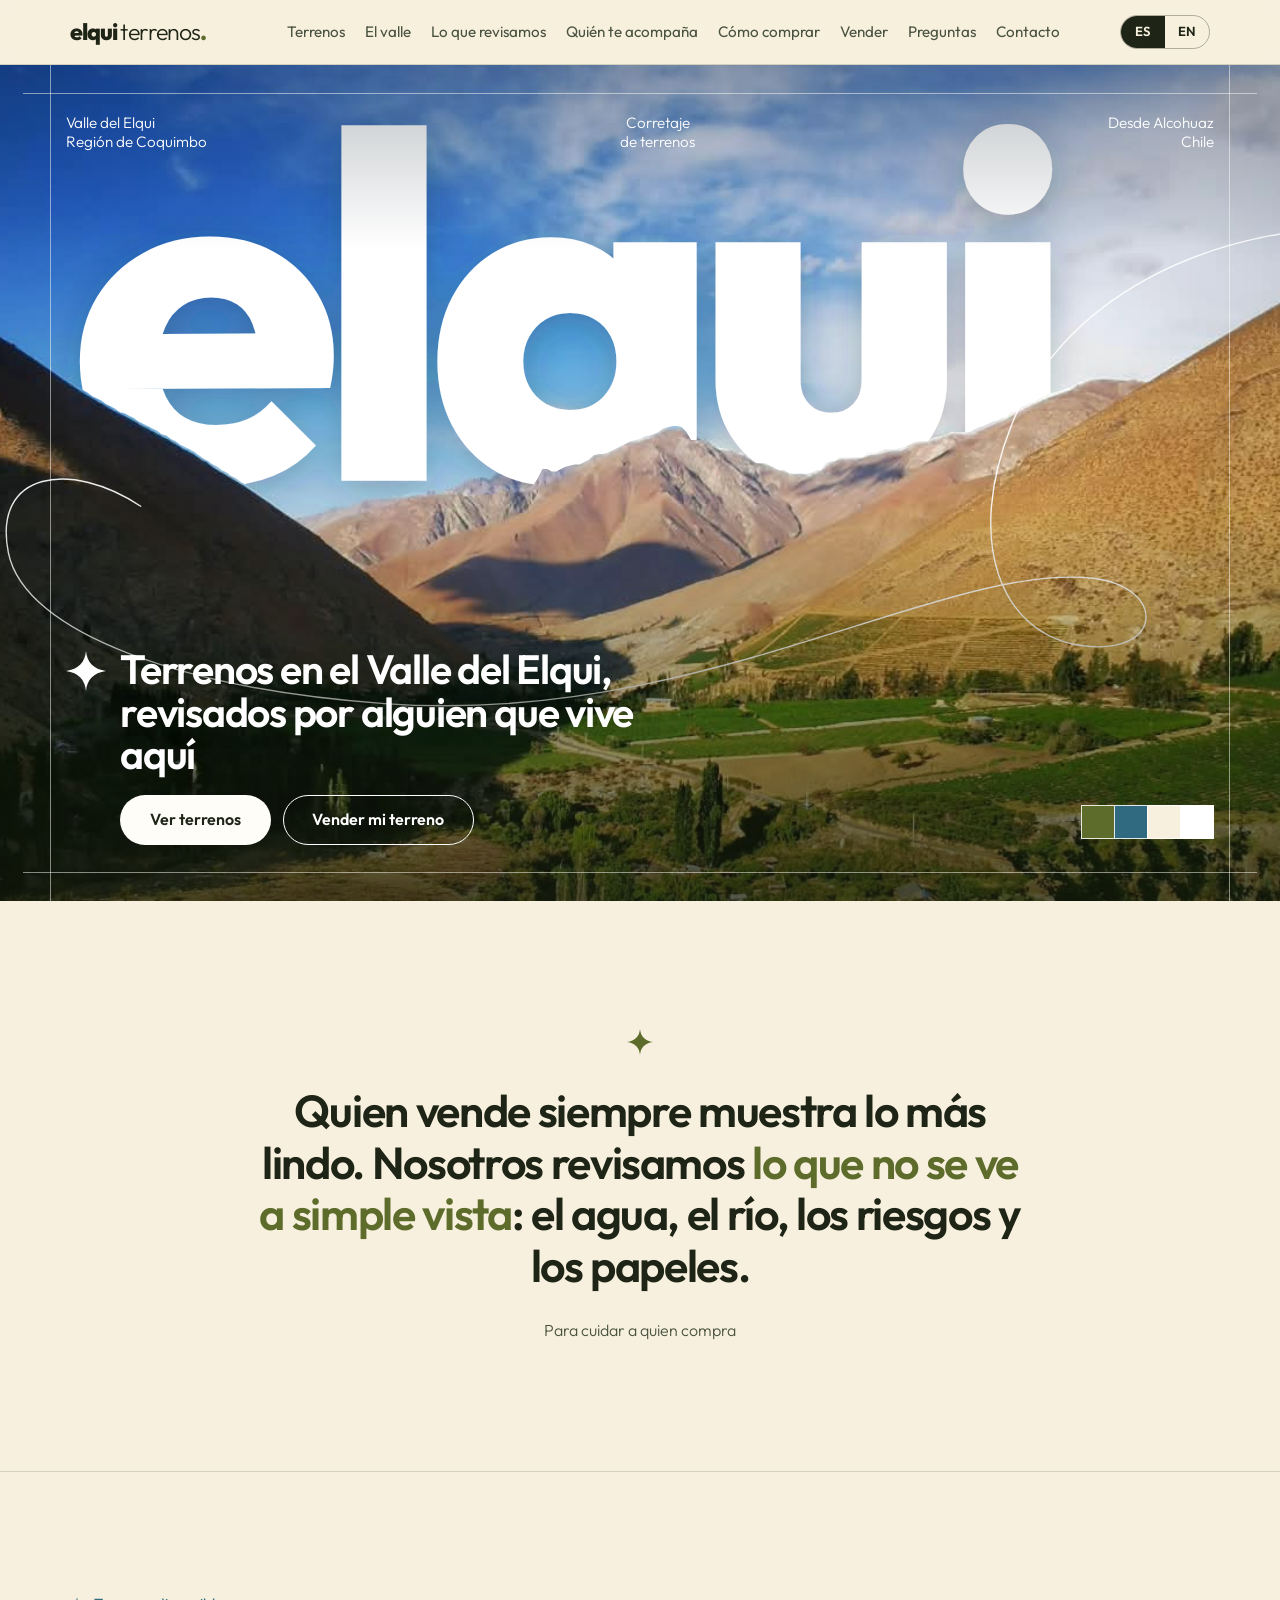
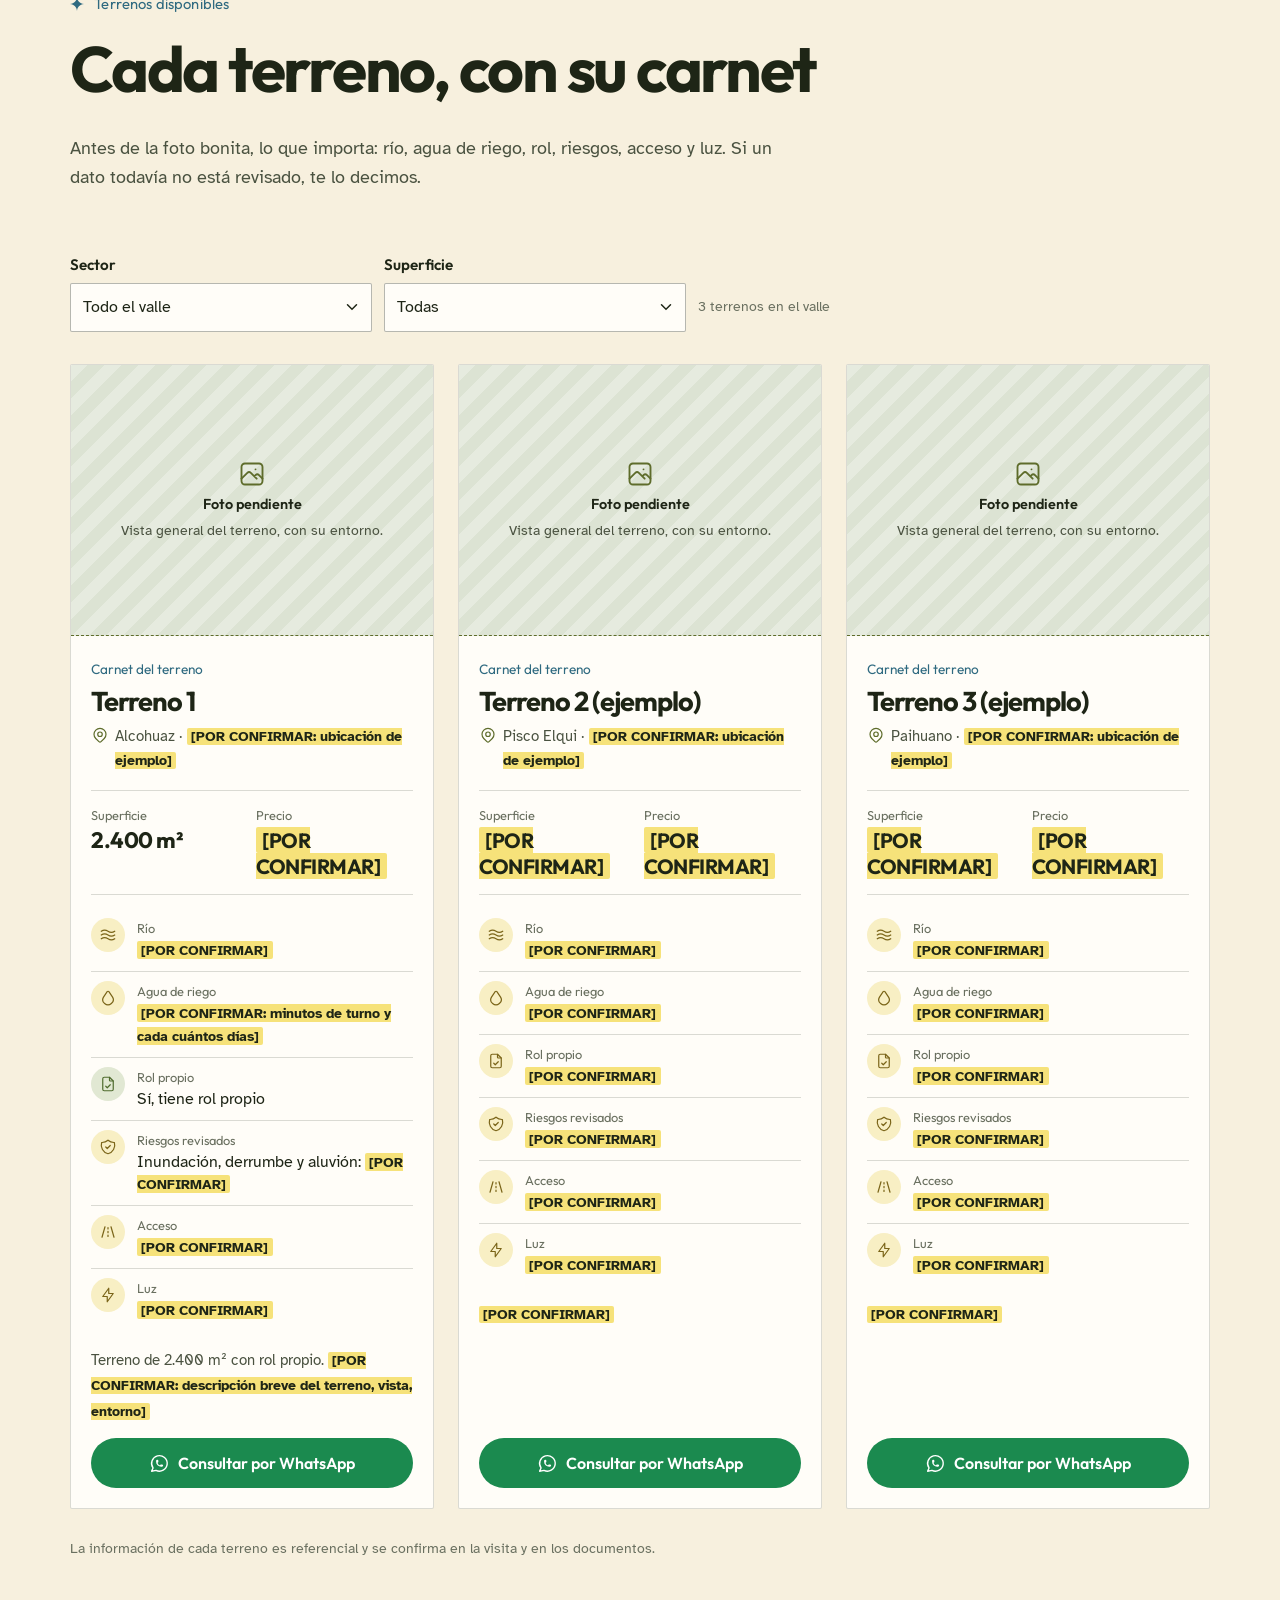
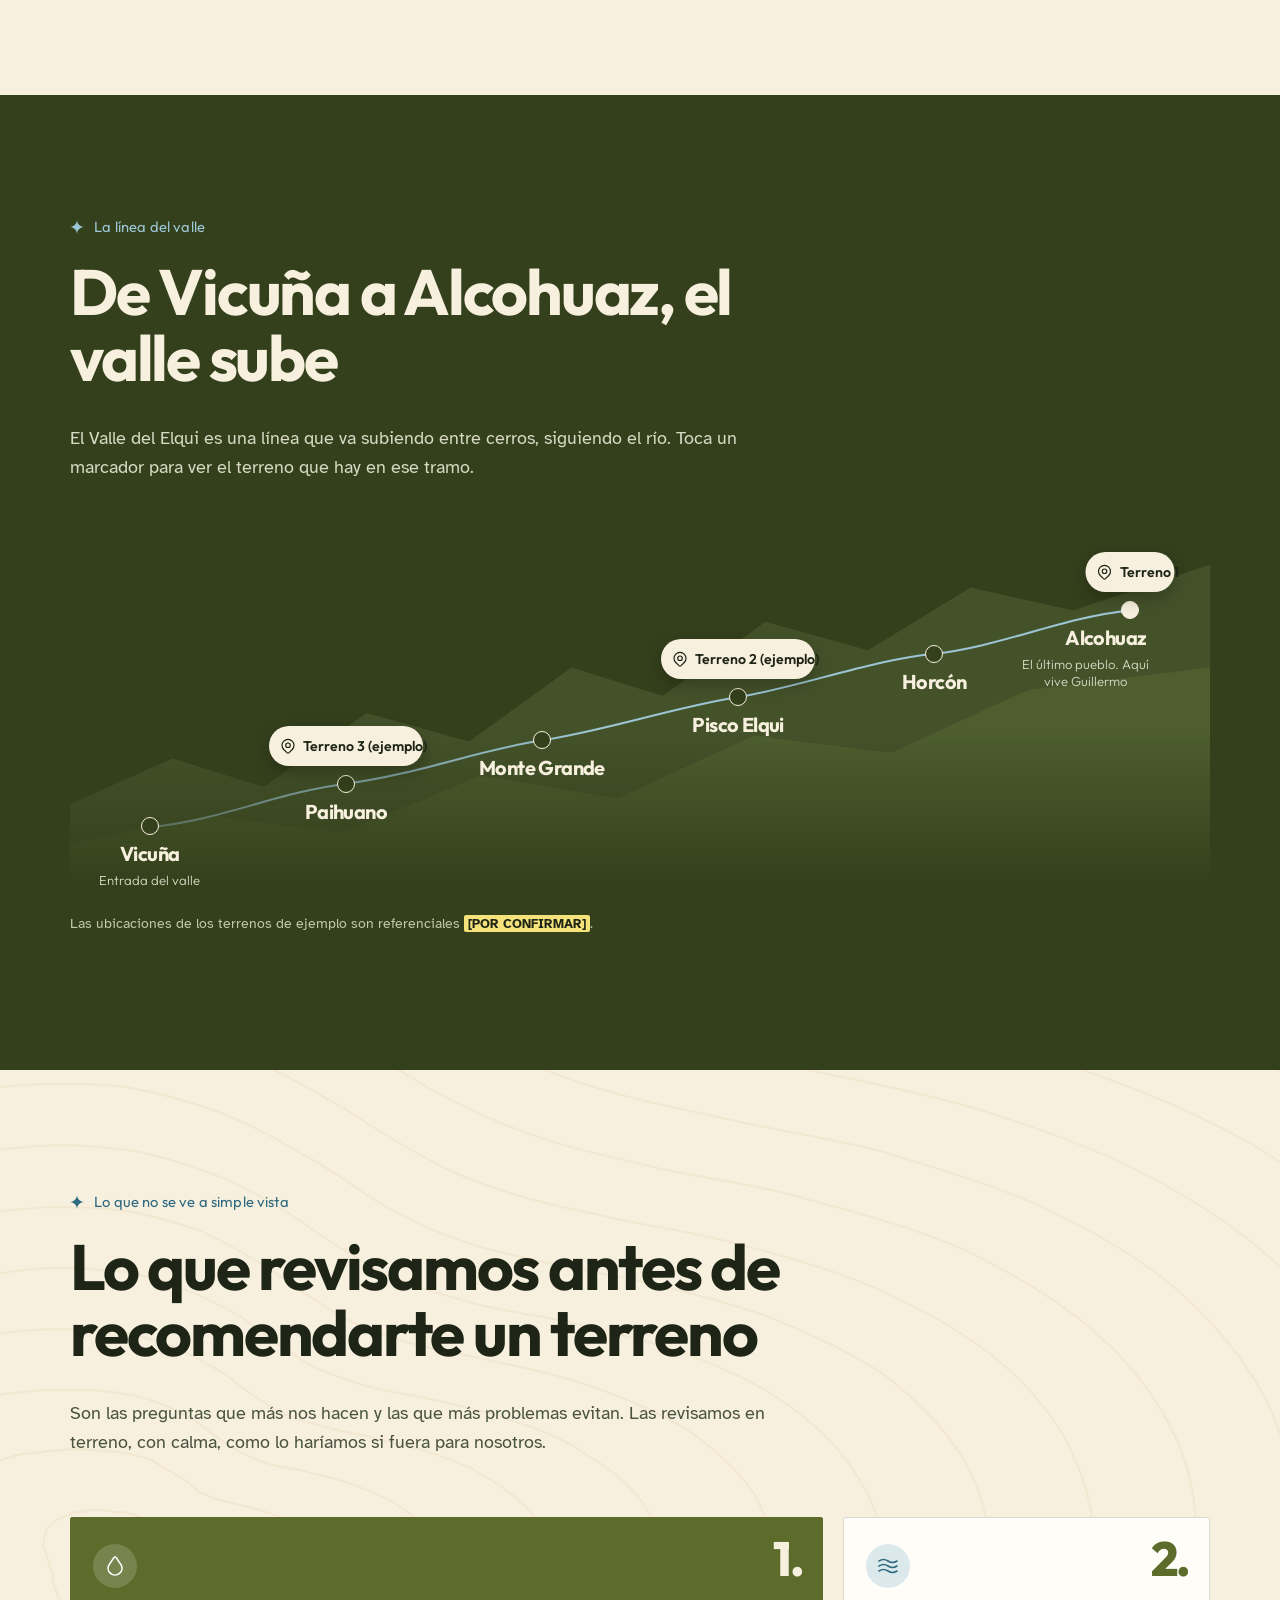
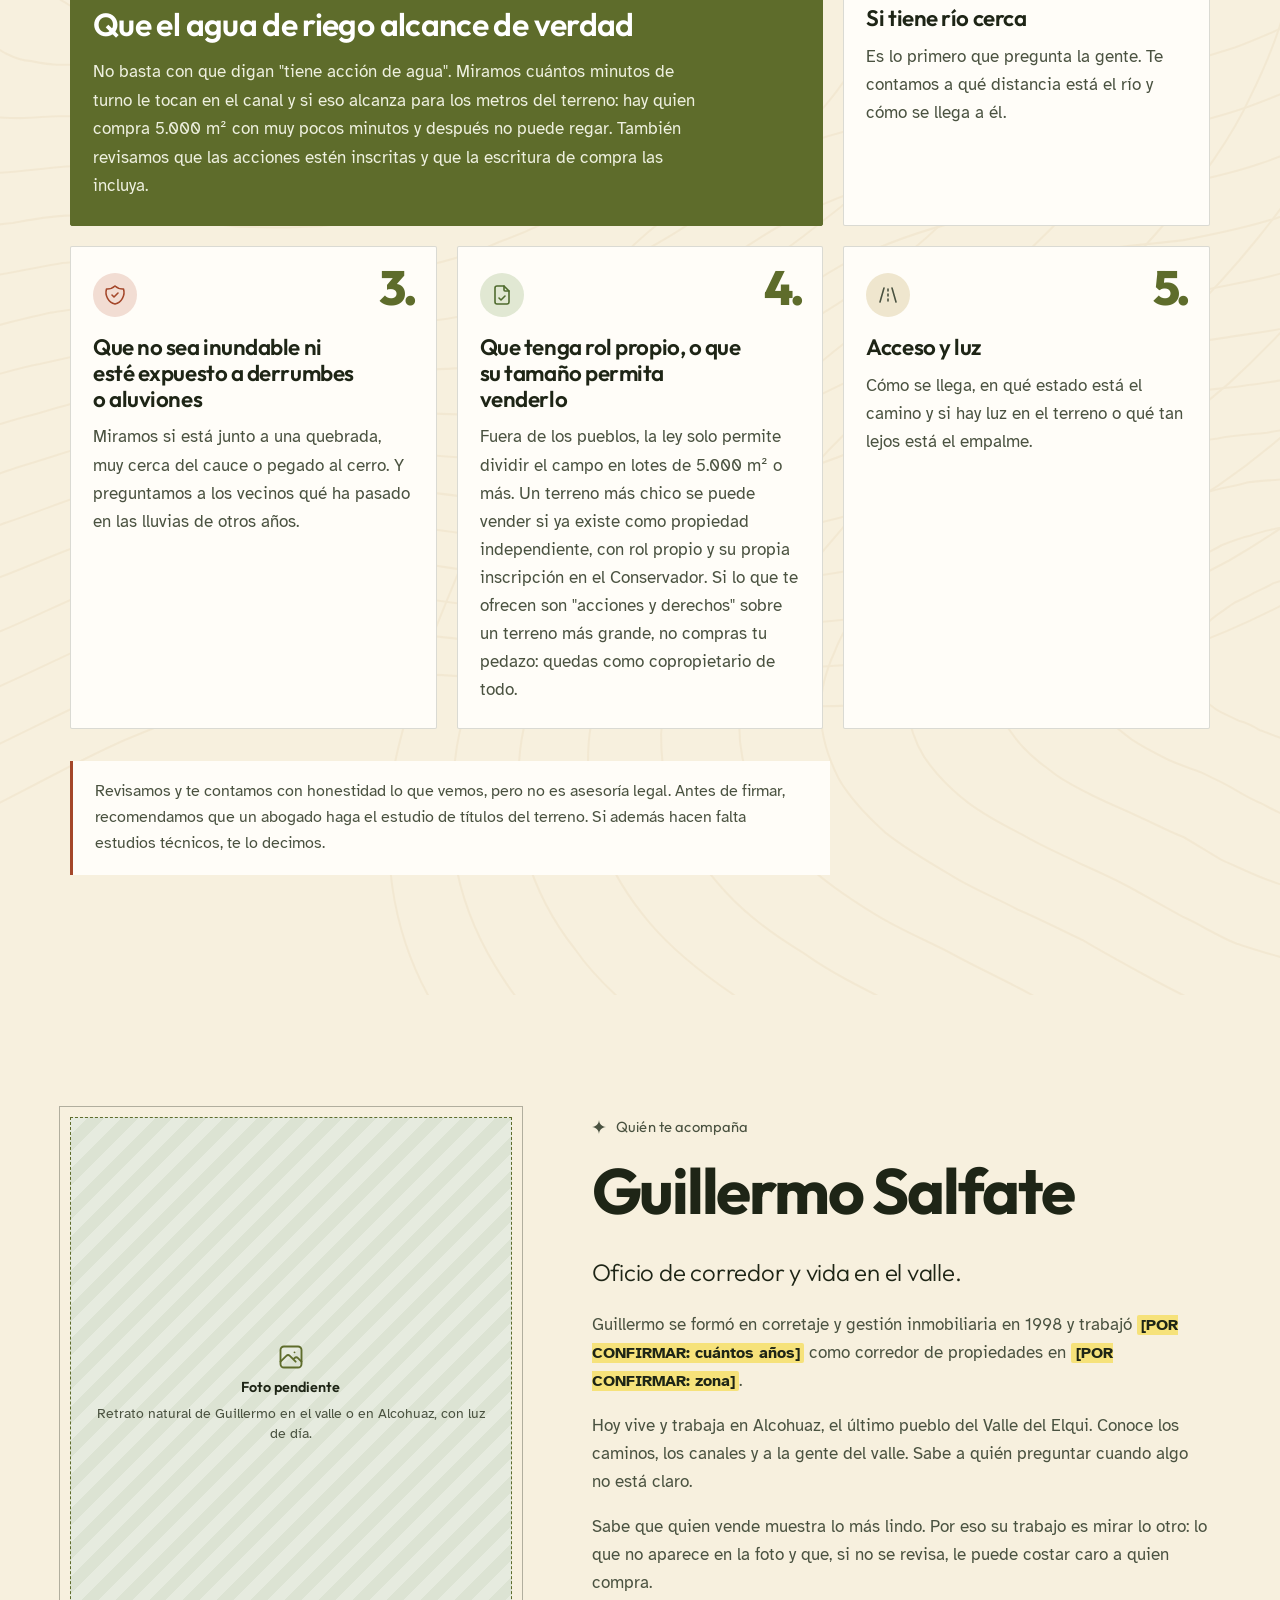
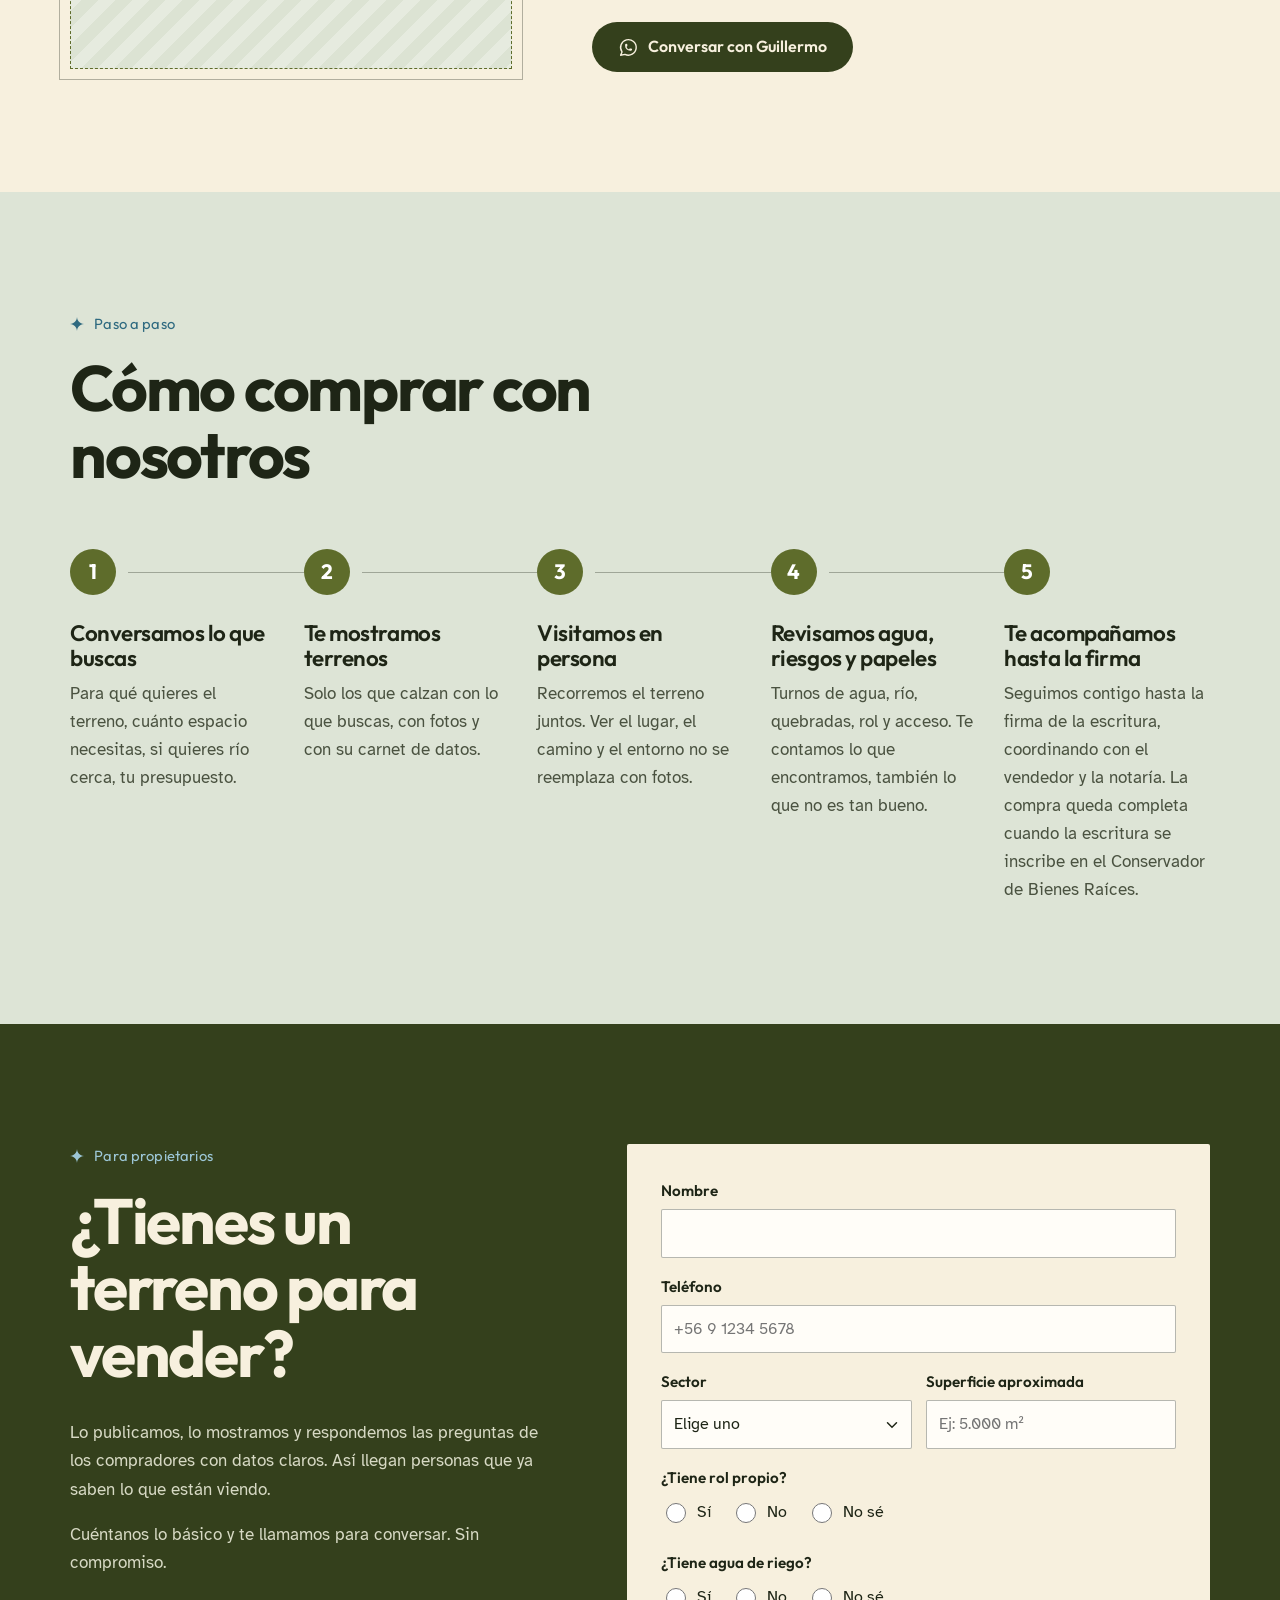
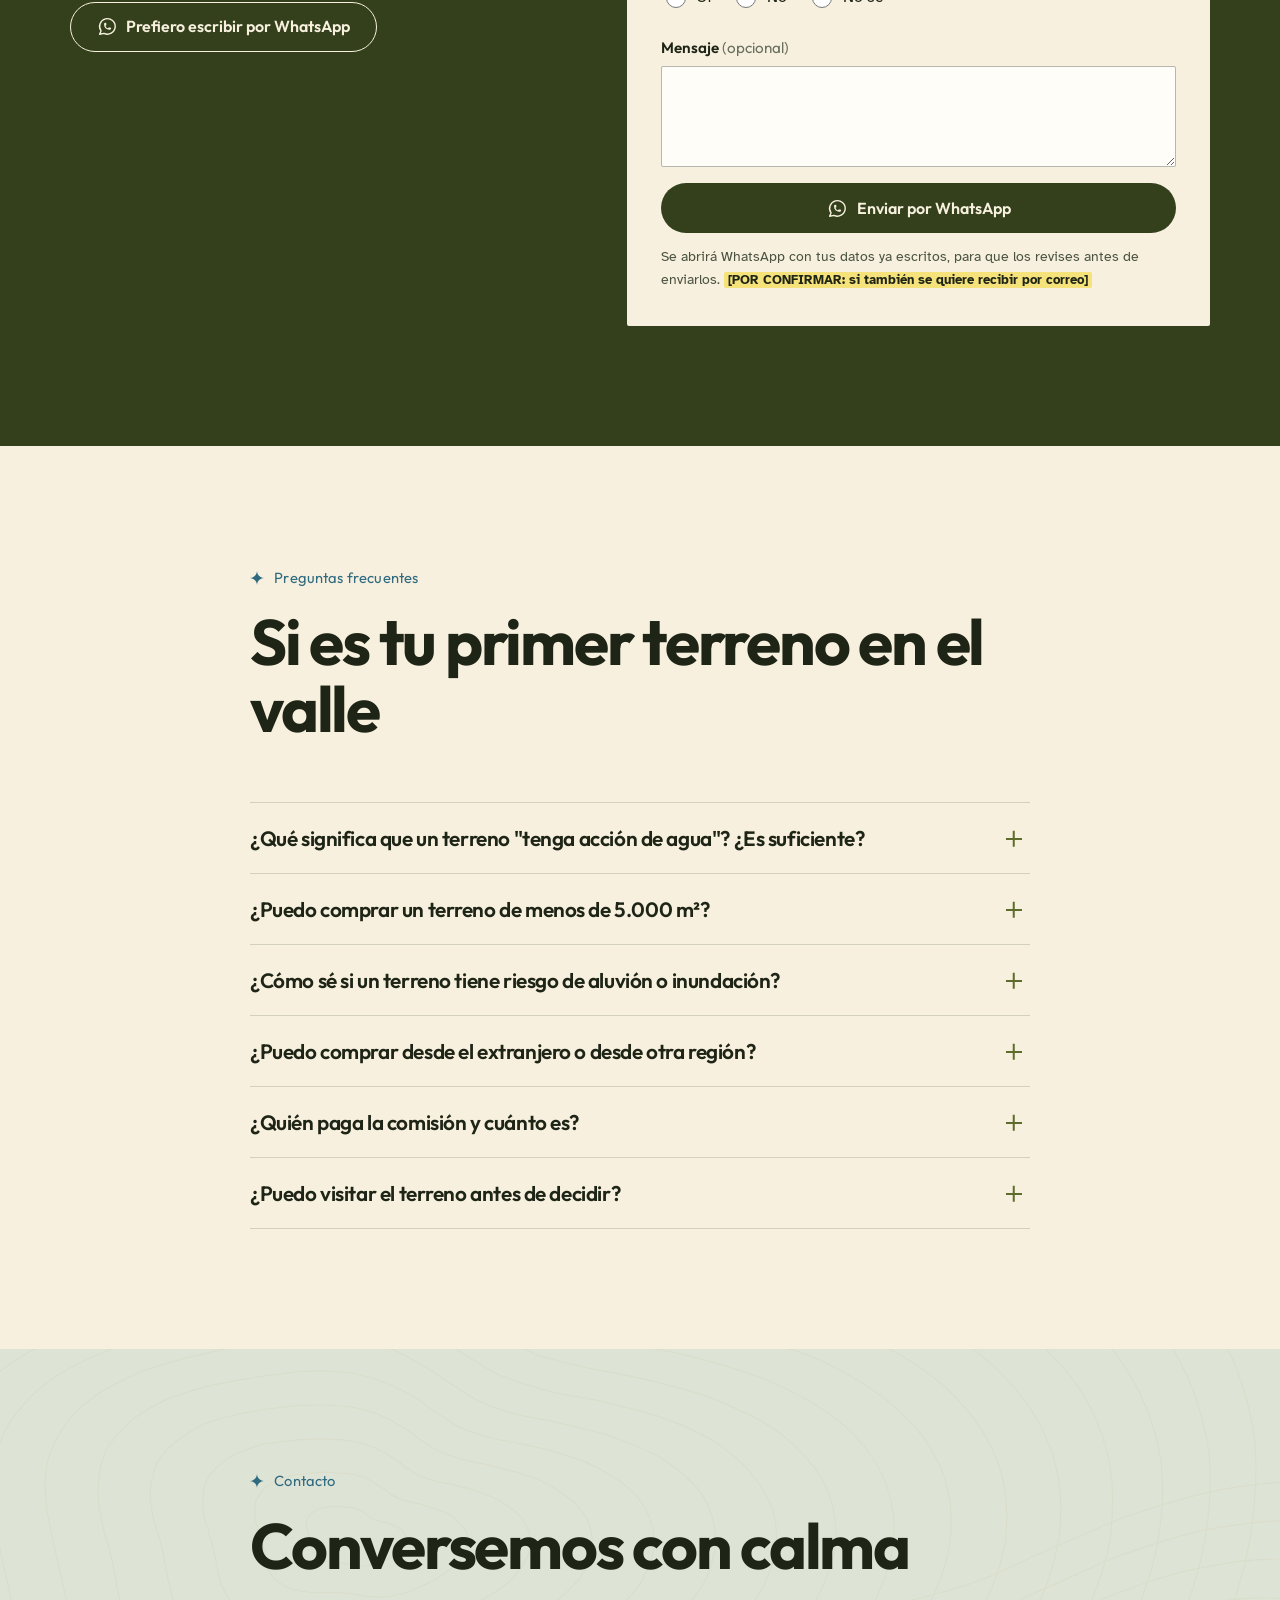
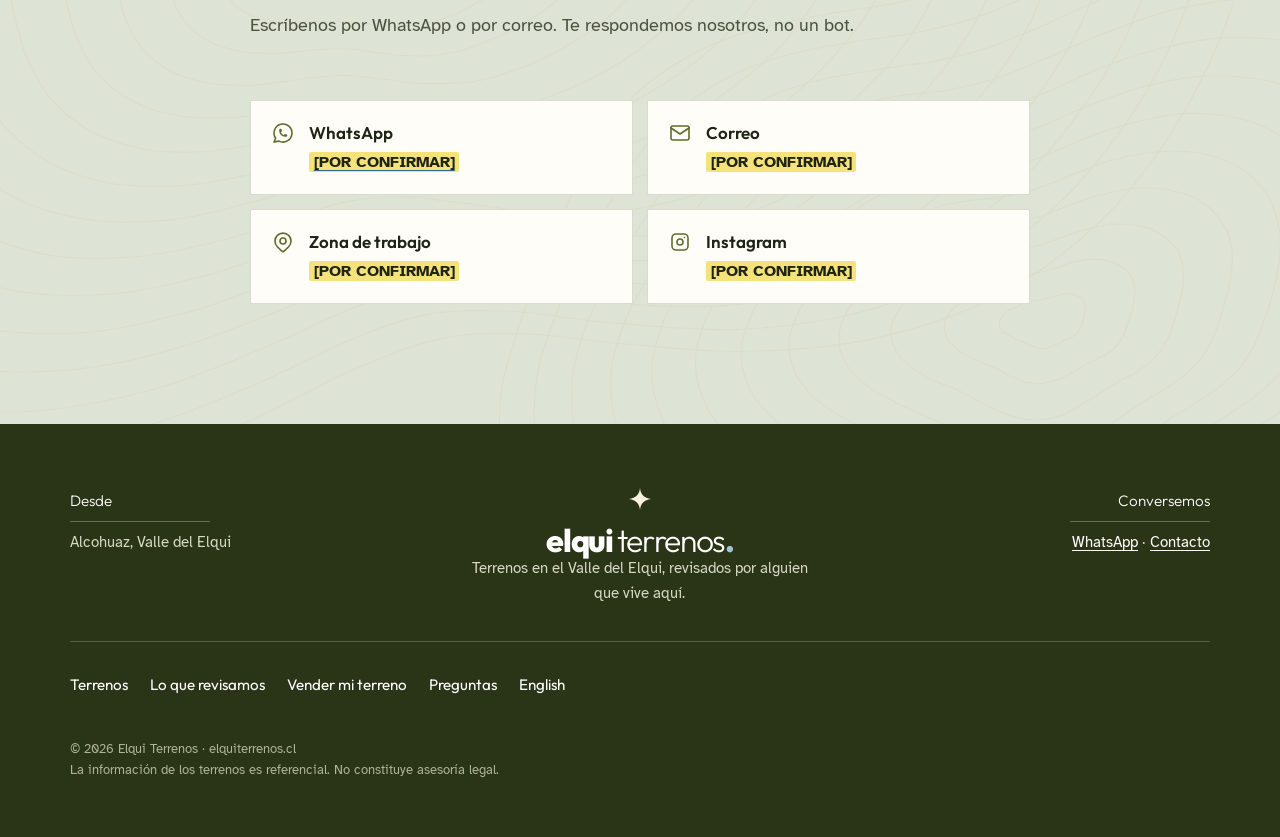
==== commit 1d66bfc7: "Rediseño estilo afiche con la foto del valle (Foto referencia 2) Portada con la foto real del Valle " ====
--- a/index.html
+++ b/index.html
@@ -1,651 +1,595 @@
-<!doctype html>
-<html lang="es-CL">
-<head>
-  <meta charset="utf-8">
-  <meta name="viewport" content="width=device-width, initial-scale=1">
-  <title>Elqui Terrenos · Terrenos revisados en el Valle del Elqui</title>
-  <meta name="description" content="Terrenos en el Valle del Elqui revisados por alguien que vive en el valle. Antes de recomendarte uno, revisamos el agua de riego, el río, los riesgos, el rol y el acceso.">
-  <link rel="canonical" href="https://elquiterrenos.cl/">
-  <link rel="alternate" hreflang="es" href="https://elquiterrenos.cl/">
-  <link rel="alternate" hreflang="en" href="https://elquiterrenos.cl/en/">
-  <link rel="alternate" hreflang="x-default" href="https://elquiterrenos.cl/">
-  <!-- BORRADOR: quitar esta línea al publicar en elquiterrenos.cl, para que Google pueda mostrar la página -->
-  <meta name="robots" content="noindex, nofollow">
-  <meta name="theme-color" content="#0F141C">
-  <script>document.documentElement.classList.add("js")</script>
-
-  <!-- Open Graph: así se ve el enlace al compartirlo por WhatsApp, Facebook, etc. -->
-  <meta property="og:type" content="website">
-  <meta property="og:site_name" content="Elqui Terrenos">
-  <meta property="og:locale" content="es_CL">
-  <meta property="og:locale:alternate" content="en_US">
-  <meta property="og:url" content="https://elquiterrenos.cl/">
-  <meta property="og:title" content="Elqui Terrenos · Terrenos revisados en el Valle del Elqui">
-  <meta property="og:description" content="Quien vende siempre muestra lo más lindo. Nosotros revisamos lo que no se ve a simple vista: agua, río, riesgos y papeles.">
-  <!-- [POR CONFIRMAR] Imagen para compartir (1200 x 630 px). Se genera con la foto de portada cuando llegue. -->
-  <meta property="og:image" content="https://elquiterrenos.cl/img/og-elqui-terrenos.jpg">
-  <meta property="og:image:width" content="1200">
-  <meta property="og:image:height" content="630">
-  <meta property="og:image:alt" content="Valle del Elqui con el texto Elqui Terrenos">
-  <meta name="twitter:card" content="summary_large_image">
-
-  <link rel="icon" href="img/favicon.svg" type="image/svg+xml">
-
-  <link rel="preconnect" href="https://fonts.googleapis.com">
-  <link rel="preconnect" href="https://fonts.gstatic.com" crossorigin>
-  <link href="https://fonts.googleapis.com/css2?family=Atkinson+Hyperlegible:ital,wght@0,400;0,700;1,400&family=Noto+Serif+Display:wdth,wght@62.5,400;100,500&display=swap" rel="stylesheet">
-  <link rel="stylesheet" href="css/styles.css">
-
-  <!-- Datos estructurados para Google. Completar teléfono, correo e Instagram cuando estén confirmados. -->
-  <script type="application/ld+json">
-  {
-    "@context": "https://schema.org",
-    "@type": "RealEstateAgent",
-    "name": "Elqui Terrenos",
-    "url": "https://elquiterrenos.cl/",
-    "description": "Corretaje de terrenos en el Valle del Elqui, Chile. Revisamos agua de riego, río, riesgos, rol propio, acceso y luz antes de recomendar un terreno.",
-    "image": "https://elquiterrenos.cl/img/og-elqui-terrenos.jpg",
-    "areaServed": [
-      { "@type": "Place", "name": "Valle del Elqui, Región de Coquimbo, Chile" },
-      { "@type": "Place", "name": "Vicuña" },
-      { "@type": "Place", "name": "Paihuano" },
-      { "@type": "Place", "name": "Monte Grande" },
-      { "@type": "Place", "name": "Pisco Elqui" },
-      { "@type": "Place", "name": "Horcón" },
-      { "@type": "Place", "name": "Alcohuaz" }
-    ],
-    "address": {
-      "@type": "PostalAddress",
-      "addressLocality": "Alcohuaz",
-      "addressRegion": "Región de Coquimbo",
-      "addressCountry": "CL"
-    },
-    "founder": { "@type": "Person", "name": "Guillermo Salfate" },
-    "knowsLanguage": ["es", "en"]
-  }
-  </script>
-</head>
-<body>
-  <a class="skip" href="#contenido">Saltar al contenido</a>
-
-  <!-- Íconos (se usan con <use href="#i-...">) -->
-  <svg width="0" height="0" style="position:absolute" aria-hidden="true">
-    <defs>
-      <symbol id="i-rio" viewBox="0 0 24 24"><path d="M3 7c3-2 6-2 9 0s6 2 9 0M3 12c3-2 6-2 9 0s6 2 9 0M3 17c3-2 6-2 9 0s6 2 9 0"/></symbol>
-      <symbol id="i-agua" viewBox="0 0 24 24"><path d="M7.5 19.4c2.6 2.1 6.4 2.1 9 0s3.3-5.7 1.6-8.5l-4.9-7.3a1.4 1.4 0 0 0-2.3 0L6 10.9c-1.7 2.8-1 6.4 1.5 8.5z"/></symbol>
-      <symbol id="i-rol" viewBox="0 0 24 24"><path d="M14 3v4a1 1 0 0 0 1 1h4"/><path d="M17 21H7a2 2 0 0 1-2-2V5a2 2 0 0 1 2-2h7l5 5v11a2 2 0 0 1-2 2z"/><path d="M9 15l2 2 4-4"/></symbol>
-      <symbol id="i-riesgo" viewBox="0 0 24 24"><path d="M12 3a12 12 0 0 0 8.5 3A12 12 0 0 1 12 21 12 12 0 0 1 3.5 6 12 12 0 0 0 12 3"/><path d="M9 12l2 2 4-4"/></symbol>
-      <symbol id="i-acceso" viewBox="0 0 24 24"><path d="M4 19 8 5M16 5l4 14M12 8V6M12 13v-2M12 18v-2"/></symbol>
-      <symbol id="i-luz" viewBox="0 0 24 24"><path d="M13 3v7h6l-8 11v-7H5l8-11"/></symbol>
-      <symbol id="i-check" viewBox="0 0 24 24"><path d="M5 12l5 5L20 7"/></symbol>
-      <symbol id="i-pin" viewBox="0 0 24 24"><path d="M9 11a3 3 0 1 0 6 0 3 3 0 0 0-6 0"/><path d="M17.7 16.7l-4.3 4.2a2 2 0 0 1-2.8 0l-4.3-4.2a8 8 0 1 1 11.4 0z"/></symbol>
-      <symbol id="i-foto" viewBox="0 0 24 24"><path d="M15 8h.01"/><path d="M3 6a3 3 0 0 1 3-3h12a3 3 0 0 1 3 3v12a3 3 0 0 1-3 3H6a3 3 0 0 1-3-3z"/><path d="M3 16l5-5c.9-.9 2.1-.9 3 0l5 5M14 14l1-1c.9-.9 2.1-.9 3 0l3 3"/></symbol>
-      <symbol id="i-wa" viewBox="0 0 24 24"><path d="M3 21l1.65-3.8a9 9 0 1 1 3.4 2.9L3 21"/><path d="M9 10a.5.5 0 0 0 1 0V9a.5.5 0 0 0-1 0v1a5 5 0 0 0 5 5h1a.5.5 0 0 0 0-1h-1a.5.5 0 0 0 0 1"/></symbol>
-      <symbol id="i-mail" viewBox="0 0 24 24"><path d="M3 7a2 2 0 0 1 2-2h14a2 2 0 0 1 2 2v10a2 2 0 0 1-2 2H5a2 2 0 0 1-2-2z"/><path d="M3 7l9 6 9-6"/></symbol>
-      <symbol id="i-ig" viewBox="0 0 24 24"><path d="M4 8a4 4 0 0 1 4-4h8a4 4 0 0 1 4 4v8a4 4 0 0 1-4 4H8a4 4 0 0 1-4-4z"/><path d="M9 12a3 3 0 1 0 6 0 3 3 0 0 0-6 0M16.5 7.5v.01"/></symbol>
-      <symbol id="i-menu" viewBox="0 0 24 24"><path d="M4 6h16M4 12h16M4 18h16"/></symbol>
-      <symbol id="i-x" viewBox="0 0 24 24"><path d="M18 6 6 18M6 6l12 12"/></symbol>
-      <symbol id="i-flecha" viewBox="0 0 24 24"><path d="M5 12h14M13 18l6-6M13 6l6 6"/></symbol>
-    </defs>
-  </svg>
-
-  <!-- ============ MENÚ ============ -->
-  <header class="cabecera" id="cabecera">
-    <div class="cabecera__in">
-      <a class="logo" href="#inicio" aria-label="Elqui Terrenos, ir al inicio">
-        <span class="logo__elqui">Elqui</span> <span class="logo__terrenos">Terrenos</span>
-      </a>
-
-      <nav class="menu" id="menu" aria-label="Menú principal">
-        <ul>
-          <li><a href="#terrenos">Terrenos</a></li>
-          <li><a href="#valle">El valle</a></li>
-          <li><a href="#revisamos">Lo que revisamos</a></li>
-          <li><a href="#guillermo">Quién te acompaña</a></li>
-          <li><a href="#como-comprar">Cómo comprar</a></li>
-          <li><a href="#vender">Vender</a></li>
-          <li><a href="#preguntas">Preguntas</a></li>
-          <li><a href="#contacto">Contacto</a></li>
-        </ul>
-      </nav>
-
-      <div class="idioma" role="group" aria-label="Idioma">
-        <span class="idioma__actual" aria-current="true">ES</span>
-        <a class="idioma__otro" href="en/" hreflang="en" lang="en">EN</a>
-      </div>
-
-      <button class="menu-boton" id="menu-boton" type="button" aria-expanded="false" aria-controls="menu">
-        <svg class="ico" aria-hidden="true"><use href="#i-menu"/></svg>
-        <span class="sr">Abrir menú</span>
-      </button>
-    </div>
-  </header>
-
-  <main id="contenido">
-
-    <!-- ============ 1. PORTADA ============ -->
-    <section class="hero" id="inicio" aria-labelledby="hero-titulo">
-      <div class="hero__media">
+<!doctype html>
+<html lang="es-CL">
+<head>
+  <meta charset="utf-8">
+  <meta name="viewport" content="width=device-width, initial-scale=1">
+  <title>Elqui Terrenos · Terrenos revisados en el Valle del Elqui</title>
+  <meta name="description" content="Terrenos en el Valle del Elqui revisados por alguien que vive en el valle. Antes de recomendarte uno, revisamos el agua de riego, el río, los riesgos, el rol y el acceso.">
+  <link rel="canonical" href="https://elquiterrenos.cl/">
+  <link rel="alternate" hreflang="es" href="https://elquiterrenos.cl/">
+  <link rel="alternate" hreflang="en" href="https://elquiterrenos.cl/en/">
+  <link rel="alternate" hreflang="x-default" href="https://elquiterrenos.cl/">
+  <!-- BORRADOR: quitar esta línea al publicar en elquiterrenos.cl, para que Google pueda mostrar la página -->
+  <meta name="robots" content="noindex, nofollow">
+  <meta name="theme-color" content="#6E8C82">
+  <script>document.documentElement.classList.add("js")</script>
+
+  <!-- Open Graph: así se ve el enlace al compartirlo por WhatsApp, Facebook, etc. -->
+  <meta property="og:type" content="website">
+  <meta property="og:site_name" content="Elqui Terrenos">
+  <meta property="og:locale" content="es_CL">
+  <meta property="og:locale:alternate" content="en_US">
+  <meta property="og:url" content="https://elquiterrenos.cl/">
+  <meta property="og:title" content="Elqui Terrenos · Terrenos revisados en el Valle del Elqui">
+  <meta property="og:description" content="Quien vende siempre muestra lo más lindo. Nosotros revisamos lo que no se ve a simple vista: agua, río, riesgos y papeles.">
+  <!-- [POR CONFIRMAR] Imagen para compartir (1200 x 630 px). Se genera con la foto de portada cuando llegue. -->
+  <meta property="og:image" content="https://elquiterrenos.cl/img/og-elqui-terrenos.jpg">
+  <meta property="og:image:width" content="1200">
+  <meta property="og:image:height" content="630">
+  <meta property="og:image:alt" content="Valle del Elqui con el texto Elqui Terrenos">
+  <meta name="twitter:card" content="summary_large_image">
+
+  <link rel="icon" href="img/favicon.svg" type="image/svg+xml">
+
+  <link rel="preconnect" href="https://fonts.googleapis.com">
+  <link rel="preconnect" href="https://fonts.gstatic.com" crossorigin>
+  <link href="https://fonts.googleapis.com/css2?family=Atkinson+Hyperlegible:ital,wght@0,400;0,700;1,400&family=Outfit:wght@300;400;600;700;800&display=swap" rel="stylesheet">
+  <link rel="stylesheet" href="css/styles.css">
+
+  <!-- Datos estructurados para Google. Completar teléfono, correo e Instagram cuando estén confirmados. -->
+  <script type="application/ld+json">
+  {
+    "@context": "https://schema.org",
+    "@type": "RealEstateAgent",
+    "name": "Elqui Terrenos",
+    "url": "https://elquiterrenos.cl/",
+    "description": "Corretaje de terrenos en el Valle del Elqui, Chile. Revisamos agua de riego, río, riesgos, rol propio, acceso y luz antes de recomendar un terreno.",
+    "image": "https://elquiterrenos.cl/img/og-elqui-terrenos.jpg",
+    "areaServed": [
+      { "@type": "Place", "name": "Valle del Elqui, Región de Coquimbo, Chile" },
+      { "@type": "Place", "name": "Vicuña" },
+      { "@type": "Place", "name": "Paihuano" },
+      { "@type": "Place", "name": "Monte Grande" },
+      { "@type": "Place", "name": "Pisco Elqui" },
+      { "@type": "Place", "name": "Horcón" },
+      { "@type": "Place", "name": "Alcohuaz" }
+    ],
+    "address": {
+      "@type": "PostalAddress",
+      "addressLocality": "Alcohuaz",
+      "addressRegion": "Región de Coquimbo",
+      "addressCountry": "CL"
+    },
+    "founder": { "@type": "Person", "name": "Guillermo Salfate" },
+    "knowsLanguage": ["es", "en"]
+  }
+  </script>
+</head>
+<body>
+  <a class="skip" href="#contenido">Saltar al contenido</a>
+
+  <!-- Íconos (se usan con <use href="#i-...">) -->
+  <svg width="0" height="0" style="position:absolute" aria-hidden="true">
+    <defs>
+      <symbol id="i-rio" viewBox="0 0 24 24"><path d="M3 7c3-2 6-2 9 0s6 2 9 0M3 12c3-2 6-2 9 0s6 2 9 0M3 17c3-2 6-2 9 0s6 2 9 0"/></symbol>
+      <symbol id="i-agua" viewBox="0 0 24 24"><path d="M7.5 19.4c2.6 2.1 6.4 2.1 9 0s3.3-5.7 1.6-8.5l-4.9-7.3a1.4 1.4 0 0 0-2.3 0L6 10.9c-1.7 2.8-1 6.4 1.5 8.5z"/></symbol>
+      <symbol id="i-rol" viewBox="0 0 24 24"><path d="M14 3v4a1 1 0 0 0 1 1h4"/><path d="M17 21H7a2 2 0 0 1-2-2V5a2 2 0 0 1 2-2h7l5 5v11a2 2 0 0 1-2 2z"/><path d="M9 15l2 2 4-4"/></symbol>
+      <symbol id="i-riesgo" viewBox="0 0 24 24"><path d="M12 3a12 12 0 0 0 8.5 3A12 12 0 0 1 12 21 12 12 0 0 1 3.5 6 12 12 0 0 0 12 3"/><path d="M9 12l2 2 4-4"/></symbol>
+      <symbol id="i-acceso" viewBox="0 0 24 24"><path d="M4 19 8 5M16 5l4 14M12 8V6M12 13v-2M12 18v-2"/></symbol>
+      <symbol id="i-luz" viewBox="0 0 24 24"><path d="M13 3v7h6l-8 11v-7H5l8-11"/></symbol>
+      <symbol id="i-check" viewBox="0 0 24 24"><path d="M5 12l5 5L20 7"/></symbol>
+      <symbol id="i-pin" viewBox="0 0 24 24"><path d="M9 11a3 3 0 1 0 6 0 3 3 0 0 0-6 0"/><path d="M17.7 16.7l-4.3 4.2a2 2 0 0 1-2.8 0l-4.3-4.2a8 8 0 1 1 11.4 0z"/></symbol>
+      <symbol id="i-foto" viewBox="0 0 24 24"><path d="M15 8h.01"/><path d="M3 6a3 3 0 0 1 3-3h12a3 3 0 0 1 3 3v12a3 3 0 0 1-3 3H6a3 3 0 0 1-3-3z"/><path d="M3 16l5-5c.9-.9 2.1-.9 3 0l5 5M14 14l1-1c.9-.9 2.1-.9 3 0l3 3"/></symbol>
+      <symbol id="i-wa" viewBox="0 0 24 24"><path d="M3 21l1.65-3.8a9 9 0 1 1 3.4 2.9L3 21"/><path d="M9 10a.5.5 0 0 0 1 0V9a.5.5 0 0 0-1 0v1a5 5 0 0 0 5 5h1a.5.5 0 0 0 0-1h-1a.5.5 0 0 0 0 1"/></symbol>
+      <symbol id="i-mail" viewBox="0 0 24 24"><path d="M3 7a2 2 0 0 1 2-2h14a2 2 0 0 1 2 2v10a2 2 0 0 1-2 2H5a2 2 0 0 1-2-2z"/><path d="M3 7l9 6 9-6"/></symbol>
+      <symbol id="i-ig" viewBox="0 0 24 24"><path d="M4 8a4 4 0 0 1 4-4h8a4 4 0 0 1 4 4v8a4 4 0 0 1-4 4H8a4 4 0 0 1-4-4z"/><path d="M9 12a3 3 0 1 0 6 0 3 3 0 0 0-6 0M16.5 7.5v.01"/></symbol>
+      <symbol id="i-destello" viewBox="0 0 24 24"><path d="M12 0c.6 6.6 4.4 11 12 12-7.6 1-11.4 5.4-12 12-.6-6.6-4.4-11-12-12C7.6 11 11.4 6.6 12 0z"/></symbol>
+      <symbol id="i-menu" viewBox="0 0 24 24"><path d="M4 6h16M4 12h16M4 18h16"/></symbol>
+      <symbol id="i-x" viewBox="0 0 24 24"><path d="M18 6 6 18M6 6l12 12"/></symbol>
+      <symbol id="i-flecha" viewBox="0 0 24 24"><path d="M5 12h14M13 18l6-6M13 6l6 6"/></symbol>
+    </defs>
+  </svg>
+
+  <!-- ============ MENÚ ============ -->
+  <header class="cabecera" id="cabecera">
+    <div class="cabecera__in">
+      <a class="logo" href="#inicio" aria-label="Elqui Terrenos, ir al inicio">
+        <span class="logo__elqui">Elqui</span> <span class="logo__terrenos">Terrenos</span>
+      </a>
+
+      <nav class="menu" id="menu" aria-label="Menú principal">
+        <ul>
+          <li><a href="#terrenos">Terrenos</a></li>
+          <li><a href="#valle">El valle</a></li>
+          <li><a href="#revisamos">Lo que revisamos</a></li>
+          <li><a href="#guillermo">Quién te acompaña</a></li>
+          <li><a href="#como-comprar">Cómo comprar</a></li>
+          <li><a href="#vender">Vender</a></li>
+          <li><a href="#preguntas">Preguntas</a></li>
+          <li><a href="#contacto">Contacto</a></li>
+        </ul>
+      </nav>
+
+      <div class="idioma" role="group" aria-label="Idioma">
+        <span class="idioma__actual" aria-current="true">ES</span>
+        <a class="idioma__otro" href="en/" hreflang="en" lang="en">EN</a>
+      </div>
+
+      <button class="menu-boton" id="menu-boton" type="button" aria-expanded="false" aria-controls="menu">
+        <svg class="ico" aria-hidden="true"><use href="#i-menu"/></svg>
+        <span class="sr">Abrir menú</span>
+      </button>
+    </div>
+  </header>
+
+  <main id="contenido">
+
+    <!-- ============ 1. PORTADA ============ -->
+    <section class="hero" id="inicio" aria-labelledby="hero-titulo">
+      <div class="hero__media">
         <!--
-          PORTADA ESTILO AFICHE: la palabra ELQUI queda detrás del cerro.
-          Hoy es una ilustración provisoria (cerros secos al atardecer, parras, río y quiscos),
-          generada con herramientas/generar-portada.js.
-          Cuando llegue la foto, se reemplaza por:
-          <picture>
-            <source media="(min-width: 800px)" srcset="img/hero-1600.webp" type="image/webp">
-            <img src="img/hero-800.webp" alt="..." width="800" height="1000" fetchpriority="high">
-          </picture>
-          Para mantener el efecto de las letras detrás del cerro hace falta además
-          el cerro recortado (sin cielo) en .webp con transparencia.
+          PORTADA ESTILO AFICHE (ver "Foto referencia 2.jpg"): foto real del valle
+          (img/valle-elqui.jpg) con la palabra "elqui." en el cielo, detrás de los cerros.
+          Se genera con herramientas/generar-portada.js. Si se cambia la foto: primero
+          herramientas/trazar-cerros.ps1 (traza el borde de los cerros) y después el .js.
           (La portada NO lleva loading="lazy": es lo primero que se ve.)
-        -->
+        -->
         <!-- PORTADA:INICIO (generado por herramientas/generar-portada.js) -->
-<svg class="portada__dibujo portada__dibujo--movil" viewBox="0 0 600 1100" preserveAspectRatio="xMidYMid slice" aria-hidden="true" focusable="false">
+<svg class="portada__dibujo portada__dibujo--movil" viewBox="300 80 680 1200" preserveAspectRatio="xMidYMid slice" aria-hidden="true" focusable="false">
 <defs>
-<linearGradient id="cielo-movil" x1="0" y1="0" x2="0" y2="1"><stop offset="0" stop-color="#0C111A"/><stop offset=".45" stop-color="#1B2230"/><stop offset=".7" stop-color="#40383A"/><stop offset="1" stop-color="#5A4636"/></linearGradient>
-<radialGradient id="sol-movil" cx=".78" cy=".34" r=".55"><stop offset="0" stop-color="#F6CF8A" stop-opacity=".85"/><stop offset=".35" stop-color="#D9A55B" stop-opacity=".35"/><stop offset="1" stop-color="#D9A55B" stop-opacity="0"/></radialGradient>
-<linearGradient id="letras-movil" x1="0" y1="0" x2="0" y2="1"><stop offset="0" stop-color="#F3EBDD" stop-opacity=".95"/><stop offset=".7" stop-color="#F3EBDD" stop-opacity=".75"/><stop offset="1" stop-color="#F3EBDD" stop-opacity=".2"/></linearGradient>
-<linearGradient id="sombra-movil" x1="0" y1="0" x2="1" y2="0"><stop offset="0" stop-color="#211C1A"/><stop offset="1" stop-color="#3A302A"/></linearGradient>
-<linearGradient id="luz-movil" gradientUnits="userSpaceOnUse" x1="300" y1="385" x2="390" y2="770"><stop offset="0" stop-color="#E2AC66"/><stop offset=".45" stop-color="#B57D43"/><stop offset="1" stop-color="#6A4529"/></linearGradient>
-<linearGradient id="pie-movil" x1="0" y1="0" x2="0" y2="1"><stop offset="0" stop-color="#17130F" stop-opacity="0"/><stop offset="1" stop-color="#17130F" stop-opacity=".85"/></linearGradient>
-<linearGradient id="bruma-movil" x1="0" y1="0" x2="0" y2="1"><stop offset="0" stop-color="#E9C48C" stop-opacity="0"/><stop offset=".5" stop-color="#E9C48C" stop-opacity=".32"/><stop offset="1" stop-color="#E9C48C" stop-opacity="0"/></linearGradient>
-<linearGradient id="medio-movil" x1="0" y1="0" x2="1" y2="0"><stop offset="0" stop-color="#2B2522"/><stop offset=".6" stop-color="#3A2F28"/><stop offset="1" stop-color="#6E4E33"/></linearGradient>
-<linearGradient id="oscuro-movil" x1="0" y1="0" x2="0" y2="1"><stop offset="0" stop-color="#0F141C" stop-opacity="0"/><stop offset="1" stop-color="#0F141C"/></linearGradient>
+<clipPath id="cerros-movil"><path d="M0 372L4 374L8 374L12 377L16 380L20 382L24 385L28 387L32 389L36 392L40 394L44 396L48 399L52 400L56 403L60 405L64 407L68 409L72 412L76 415L80 417L84 419L88 422L92 424L96 427L100 428L104 432L108 434L112 437L116 440L120 442L124 445L128 448L132 451L136 453L140 457L144 460L148 462L152 465L156 467L160 470L164 472L168 475L172 477L176 479L180 482L184 484L188 486L192 489L196 490L200 492L204 494L208 497L212 499L216 501L220 503L224 505L228 508L232 509L236 512L240 514L244 517L248 519L252 521L256 523L260 526L264 529L268 531L272 534L276 536L280 539L284 541L288 544L292 546L296 549L300 551L304 554L308 556L312 559L316 562L320 564L324 567L328 570L332 573L336 576L340 578L344 579L348 582L352 585L356 585L360 585L364 584L368 582L372 581L376 580L380 578L384 576L388 576L392 576L396 573L400 573L404 568L408 567L412 566L416 566L420 566L424 565L428 561L432 561L436 561L440 559L444 558L448 558L452 558L456 557L460 557L464 557L468 557L472 557L476 557L480 557L484 556L488 557L492 556L496 556L500 556L504 549L508 549L512 555L516 552L520 552L524 555L528 555L532 554L536 554L540 555L544 554L548 552L552 546L556 538L560 538L564 540L568 540L572 538L576 536L580 535L584 534L588 534L592 532L596 530L600 526L604 525L608 525L612 524L616 522L620 520L624 518L628 516L632 514L636 513L640 512L644 510L648 509L652 508L656 506L660 503L664 502L668 501L672 501L676 502L680 506L684 513L688 513L692 513L696 514L700 518L704 519L708 520L712 520L716 521L720 523L724 524L728 524L732 527L736 530L740 533L744 533L748 533L752 535L756 537L760 539L764 539L768 541L772 542L776 542L780 542L784 542L788 541L792 539L796 539L800 533L804 531L808 531L812 528L816 528L820 528L824 528L828 528L832 528L836 524L840 524L844 524L848 522L852 521L856 521L860 521L864 520L868 519L872 517L876 515L880 514L884 514L888 514L892 511L896 510L900 509L904 509L908 506L912 506L916 506L920 506L924 506L928 504L932 502L936 501L940 499L944 497L948 496L952 494L956 493L960 489L964 488L968 485L972 483L976 481L980 480L984 477L988 476L992 473L996 472L1000 471L1004 470L1008 468L1012 467L1016 464L1020 463L1024 461L1028 459L1032 459L1036 458L1040 458L1044 458L1048 459L1052 459L1056 459L1060 459L1064 460L1068 460L1072 460L1076 460L1080 458L1084 456L1088 453L1092 451L1096 448L1100 446L1104 443L1108 441L1112 439L1116 436L1120 434L1124 431L1128 429L1132 426L1136 424L1140 422L1144 419L1148 417L1152 414L1156 412L1160 409L1164 407L1168 405L1172 403L1176 400L1180 398L1184 396L1188 393L1192 391L1196 389L1200 387L1204 384L1208 382L1212 380L1216 378L1220 376L1224 374L1228 372L1232 370L1236 368L1240 366L1244 364L1248 361L1252 360L1256 358L1260 357L1264 349L1268 348L1272 348L1276 346L1280 346L1280 1280L0 1280Z"/></clipPath>
+<filter id="sombra-movil" x="-10%" y="-20%" width="120%" height="140%"><feDropShadow dx="0" dy="2.7840000000000003" stdDeviation="9.28" flood-color="#14303D" flood-opacity=".28"/></filter>
 </defs>
-<rect width="600" height="1100" fill="url(#cielo-movil)"/>
-<g fill="#F3EBDD"><circle cx="414" cy="187" r="0.8" opacity="0.62"/><circle cx="51" cy="143" r="1.4" opacity="0.52"/><circle cx="543" cy="56" r="1.5" opacity="0.69"/><circle cx="396" cy="3" r="1.1" opacity="0.43"/><circle cx="538" cy="70" r="1.4" opacity="0.68"/><circle cx="152" cy="5" r="1.5" opacity="0.37"/><circle cx="164" cy="30" r="1.1" opacity="0.84"/><circle cx="147" cy="20" r="1.5" opacity="0.44"/><circle cx="245" cy="239" r="0.9" opacity="0.48"/><circle cx="130" cy="210" r="1.4" opacity="0.78"/><circle cx="307" cy="195" r="1.3" opacity="0.33"/><circle cx="382" cy="140" r="0.9" opacity="0.72"/><circle cx="366" cy="2" r="1.6" opacity="0.45"/><circle cx="210" cy="212" r="0.9" opacity="0.36"/><circle cx="500" cy="67" r="1.7" opacity="0.26"/><circle cx="211" cy="184" r="0.9" opacity="0.65"/><circle cx="46" cy="19" r="1.4" opacity="0.56"/><circle cx="152" cy="225" r="0.7" opacity="0.69"/><circle cx="572" cy="69" r="1.2" opacity="0.76"/><circle cx="508" cy="140" r="1.7" opacity="0.67"/><circle cx="324" cy="27" r="0.9" opacity="0.57"/><circle cx="93" cy="61" r="1.4" opacity="0.33"/><circle cx="48" cy="79" r="1.5" opacity="0.64"/><circle cx="248" cy="24" r="0.9" opacity="0.82"/><circle cx="196" cy="170" r="1.4" opacity="0.31"/><circle cx="470" cy="225" r="1.3" opacity="0.32"/><circle cx="217" cy="98" r="0.7" opacity="0.50"/><circle cx="551" cy="75" r="1.4" opacity="0.28"/><circle cx="490" cy="24" r="1.2" opacity="0.75"/><circle cx="126" cy="144" r="0.7" opacity="0.47"/><circle cx="398" cy="62" r="1.3" opacity="0.39"/><circle cx="152" cy="238" r="1.3" opacity="0.52"/><circle cx="445" cy="9" r="1.3" opacity="0.64"/><circle cx="12" cy="35" r="1.0" opacity="0.45"/><circle cx="385" cy="230" r="1.3" opacity="0.77"/><circle cx="464" cy="69" r="0.7" opacity="0.35"/></g>
-<rect width="600" height="1100" fill="url(#sol-movil)"/>
-<text class="portada__palabra" x="300" y="520" text-anchor="middle" font-size="230" textLength="500" lengthAdjust="spacingAndGlyphs" fill="url(#letras-movil)">ELQUI</text>
-<path d="M-20 520L-15 516L-9 508L-6 504L-1 501L3 501L8 503L10 502L15 497L21 495L27 495L32 500L37 501L42 500L49 501L55 498L60 500L66 500L73 500L79 501L84 502L87 501L92 504L97 509L102 514L106 515L111 516L116 521L123 523L128 524L132 528L137 534L140 540L143 539L147 541L151 537L154 534L159 527L164 524L168 520L173 519L177 519L180 522L185 523L189 521L195 516L200 516L205 517L210 515L215 523L219 527L225 531L232 533L237 541L244 545L250 547L255 551L262 552L269 551L275 558L281 560L284 558L289 561L294 562L300 560L307 558L314 552L320 549L327 549L333 541L338 535L343 529L349 525L354 524L359 527L365 526L370 528L377 523L382 520L385 518L390 520L397 520L402 519L407 518L413 517L417 520L421 525L427 526L433 524L437 527L442 531L446 534L450 535L456 538L462 542L467 542L470 545L475 543L480 544L484 545L488 548L491 545L492 545L496 539L500 537L507 533L511 530L517 526L522 521L528 515L532 512L537 506L540 500L545 503L551 507L555 508L561 513L565 512L571 514L578 514L584 512L588 513L591 518L596 520L600 517L605 517L611 517L616 522L620 525L620 1100L-20 1100Z" fill="#3B3A40" fill-opacity=".92"/>
-<path d="M-20 640L-14 634L-11 631L-5 625L-2 621L5 622L10 619L16 616L25 617L32 609L37 601L42 597L46 599L54 591L59 586L63 589L70 590L75 581L81 579L88 575L92 563L100 557L106 560L109 564L113 560L118 557L122 549L128 541L133 543L135 539L138 536L143 531L150 520L153 517L160 522L167 520L171 515L176 512L181 502L189 500L193 487L195 485L201 489L206 482L211 478L211 468L213 457L215 449L220 450L223 446L227 447L230 445L233 439L235 431L239 427L245 422L250 419L257 413L260 411L266 397L272 388L281 386L288 389L294 388L300 385L303 391L309 405L313 411L319 411L322 412L327 406L328 407L333 405L336 407L337 405L341 401L344 406L344 418L348 425L353 423L360 430L364 429L369 436L376 442L380 445L384 449L385 450L391 463L395 471L400 474L406 473L408 470L413 473L416 470L422 464L424 468L430 470L439 477L443 478L450 483L456 481L460 494L467 506L471 508L473 515L482 518L488 529L496 533L501 538L508 543L511 539L515 539L520 540L525 534L530 536L537 527L546 527L552 540L561 545L568 545L574 545L578 554L585 555L586 570L592 579L596 578L603 587L611 587L620 590L620 1100L-20 1100Z" fill="url(#sombra-movil)"/>
-<path d="M300 385L303 391L309 405L313 411L319 411L322 412L327 406L328 407L333 405L336 407L337 405L341 401L344 406L344 418L348 425L353 423L360 430L364 429L369 436L376 442L380 445L384 449L385 450L391 463L395 471L400 474L406 473L408 470L413 473L416 470L422 464L424 468L430 470L439 477L443 478L450 483L456 481L460 494L467 506L471 508L473 515L482 518L488 529L496 533L501 538L508 543L511 539L515 539L520 540L525 534L530 536L537 527L546 527L552 540L561 545L568 545L574 545L578 554L585 555L586 570L592 579L596 578L603 587L611 587L620 590L620 1100L221 1100L221 900L227 836L240 771L247 707L261 643L276 578L275 514L291 449L300 385Z" fill="url(#luz-movil)"/>
-<path d="M211 482L209 506L197 530L205 554L204 578L204 602M54 595L55 615L46 635L34 655L40 675L39 695L48 715M235 435L241 455L235 475L240 495L240 515L250 535L252 555M5 626L-0 641L13 656L21 671L18 686L25 701L15 716L11 731L17 746M5 626L5 650L16 674L19 698L24 722L33 746M176 516L164 533L160 550L161 567L171 584L168 602L167 619L167 636M171 519L181 534L186 549L182 564L188 579L194 594L193 609L207 624L219 639" fill="none" stroke="#55473C" stroke-opacity=".35" stroke-width="1.4" stroke-linecap="round"/>
-<path d="M360 434L349 449L359 464L366 479L371 494L364 509L377 524L366 539L370 554M501 542L495 559L508 576L501 594L508 611L513 628L509 645L510 662M574 549L573 564L584 579L575 594L580 609L575 624L562 639L573 654L564 669M450 487L437 507L447 527L453 547L444 567L431 587L431 607M385 454L379 471L380 489L394 506L396 523L386 540L386 557L381 574M450 487L452 502L456 517L457 532L461 547L461 562L452 577L464 592L467 607M482 522L487 539L502 557L514 574L500 591L507 608L495 625L500 642" fill="none" stroke="#7A522D" stroke-opacity=".4" stroke-width="1.4" stroke-linecap="round"/>
-<path d="M-20 640L-14 634L-11 631L-5 625L-2 621L5 622L10 619L16 616L25 617L32 609L37 601L42 597L46 599L54 591L59 586L63 589L70 590L75 581L81 579L88 575L92 563L100 557L106 560L109 564L113 560L118 557L122 549L128 541L133 543L135 539L138 536L143 531L150 520L153 517L160 522L167 520L171 515L176 512L181 502L189 500L193 487L195 485L201 489L206 482L211 478L211 468L213 457L215 449L220 450L223 446L227 447L230 445L233 439L235 431L239 427L245 422L250 419L257 413L260 411L266 397L272 388L281 386L288 389L294 388L300 385L303 391L309 405L313 411L319 411L322 412L327 406L328 407L333 405L336 407L337 405L341 401L344 406L344 418L348 425L353 423L360 430L364 429L369 436L376 442L380 445L384 449L385 450L391 463L395 471L400 474L406 473L408 470L413 473L416 470L422 464L424 468L430 470L439 477L443 478L450 483L456 481L460 494L467 506L471 508L473 515L482 518L488 529L496 533L501 538L508 543L511 539L515 539L520 540L525 534L530 536L537 527L546 527L552 540L561 545L568 545L574 545L578 554L585 555L586 570L592 579L596 578L603 587L611 587L620 590L620 1100L-20 1100Z" fill="url(#pie-movil)"/>
-<path d="M300 385L303 391L309 405L313 411L319 411L322 412L327 406L328 407L333 405L336 407L337 405L341 401L344 406L344 418L348 425L353 423L360 430L364 429L369 436L376 442L380 445L384 449L385 450L391 463L395 471L400 474L406 473L408 470L413 473L416 470L422 464L424 468L430 470L439 477L443 478L450 483L456 481L460 494L467 506L471 508L473 515L482 518L488 529L496 533L501 538L508 543L511 539L515 539L520 540L525 534L530 536L537 527L546 527L552 540L561 545L568 545L574 545L578 554L585 555L586 570L592 579L596 578L603 587L611 587L620 590" fill="none" stroke="#F1C98A" stroke-opacity=".55" stroke-width="1.6"/>
-<rect y="560" width="600" height="160" fill="url(#bruma-movil)"/>
-<path d="M-20 700L-14 699L-7 701L-2 707L3 709L6 707L11 708L16 706L20 703L25 697L30 693L37 688L44 681L49 681L54 680L57 673L60 670L63 675L67 675L71 679L77 684L80 685L84 691L88 690L93 689L98 685L103 688L108 687L113 689L120 691L128 692L133 690L140 690L145 686L149 685L152 685L158 685L162 686L169 684L174 679L181 673L187 673L193 667L198 667L204 667L210 661L215 654L224 654L230 650L234 655L240 661L245 665L249 672L254 677L259 683L265 684L270 687L278 691L284 693L289 690L295 690L300 692L307 690L314 692L320 690L327 685L332 683L338 679L347 680L352 682L356 681L361 681L367 675L373 673L377 669L383 667L387 668L393 662L398 659L405 659L410 660L416 667L422 673L427 678L430 681L435 678L441 678L449 681L456 686L463 686L468 682L475 682L481 680L486 683L489 684L495 687L500 690L506 691L511 688L518 687L526 687L533 684L543 687L549 687L556 681L565 682L572 678L582 669L590 665L597 663L604 656L612 654L620 655L620 1100L-20 1100Z" fill="url(#medio-movil)"/>
-<path d="M-20 700L-14 699L-7 701L-2 707L3 709L6 707L11 708L16 706L20 703L25 697L30 693L37 688L44 681L49 681L54 680L57 673L60 670L63 675L67 675L71 679L77 684L80 685L84 691L88 690L93 689L98 685L103 688L108 687L113 689L120 691L128 692L133 690L140 690L145 686L149 685L152 685L158 685L162 686L169 684L174 679L181 673L187 673L193 667L198 667L204 667L210 661L215 654L224 654L230 650L234 655L240 661L245 665L249 672L254 677L259 683L265 684L270 687L278 691L284 693L289 690L295 690L300 692L307 690L314 692L320 690L327 685L332 683L338 679L347 680L352 682L356 681L361 681L367 675L373 673L377 669L383 667L387 668L393 662L398 659L405 659L410 660L416 667L422 673L427 678L430 681L435 678L441 678L449 681L456 686L463 686L468 682L475 682L481 680L486 683L489 684L495 687L500 690L506 691L511 688L518 687L526 687L533 684L543 687L549 687L556 681L565 682L572 678L582 669L590 665L597 663L604 656L612 654L620 655" fill="none" stroke="#E2B06A" stroke-opacity=".35" stroke-width="1.2"/>
-<clipPath id="valle-movil"><path d="M-20 711L5 711L30 709L56 709L80 708L106 705L130 705L154 702L180 701L204 704L226 705L249 705L272 707L294 709L316 708L338 707L360 709L393 707L425 705L457 703L488 701L522 699L555 700L587 700L620 699L620 810L-20 810Z"/></clipPath>
-<g clip-path="url(#valle-movil)">
-<rect y="685" width="600" height="125" fill="#232B1D"/>
-<path d="M55 705L-191 770M68 705L-164 770M82 705L-136 770M95 705L-109 770M109 705L-82 770M123 705L-55 770M136 705L-27 770M150 705L0 770M164 705L27 770M177 705L55 770M191 705L82 770M205 705L109 770M218 705L136 770M232 705L164 770M245 705L191 770M259 705L218 770M273 705L245 770M286 705L273 770M300 705L300 770M314 705L327 770M327 705L355 770M341 705L382 770M355 705L409 770M368 705L436 770M382 705L464 770M395 705L491 770M409 705L518 770M423 705L545 770M436 705L573 770M450 705L600 770M464 705L627 770M477 705L655 770M491 705L682 770M505 705L709 770M518 705L736 770M532 705L764 770M545 705L791 770" stroke="#4F6239" stroke-opacity=".5" stroke-width="1.4"/>
-<rect y="685" width="600" height="125" fill="url(#bruma-movil)" opacity=".5"/>
-</g>
-<path d="M-10 760C120 748 210 735 300 728S480 712 610 700" fill="none" stroke="#A8CBCC" stroke-opacity=".45" stroke-width="2" stroke-linecap="round"/>
-<path d="M-20 760L-9 761L1 762L12 755L23 753L31 750L41 745L51 743L60 745L70 751L77 755L86 753L96 758L105 756L115 762L122 764L130 770L139 774L148 783L158 792L168 795L176 800L183 806L192 810L200 820L207 827L215 834L226 844L234 849L240 857L246 858L252 870L260 880L268 890L277 898L283 910L291 925L301 936L308 945L318 950L330 960L343 977L354 995L367 1011L378 1031L389 1050L400 1067L410 1091L420 1110L420 1100L-20 1100Z" fill="#14110E"/>
-<path d="M620 780L611 787L603 792L594 790L586 793L579 796L574 797L566 791L560 790L553 799L544 810L536 818L526 821L519 827L515 827L509 828L500 830L491 839L484 852L477 862L471 866L463 877L458 883L454 894L450 900L444 928L435 962L429 990L421 1012L417 1041L412 1065L406 1088L400 1110L400 1100L620 1100Z" fill="#14110E"/>
-<path d="M620 780L611 787L603 792L594 790L586 793L579 796L574 797L566 791L560 790L553 799L544 810L536 818L526 821L519 827L515 827L509 828L500 830L491 839L484 852L477 862L471 866L463 877L458 883L454 894L450 900L444 928L435 962L429 990L421 1012L417 1041L412 1065L406 1088L400 1110" fill="none" stroke="#C98F4C" stroke-opacity=".5" stroke-width="1.4"/>
-<path d="M74 757V729a2 2 0 0 1 5 0V757ZM79 742H85V734a2 2 0 0 0 -5 0V737H79ZM74 745H69V737a2 2 0 0 1 5 0V740H74ZM181 808V788a2 2 0 0 1 4 0V808ZM184 799H188V793a2 2 0 0 0 -4 0V795H184ZM181 800H177V795a2 2 0 0 1 4 0V797H181ZM275 900V876a2 2 0 0 1 4 0V900ZM279 887H284V878a2 2 0 0 0 -4 0V883H279ZM275 890H271V883a2 2 0 0 1 4 0V886H275ZM419 1112V1095a1 1 0 0 1 3 0V1112ZM421 1104H425V1097a1 1 0 0 0 -3 0V1101H421ZM419 1105H415V1100a1 1 0 0 1 3 0V1102H419ZM558 792V770a2 2 0 0 1 4 0V792ZM562 780H566V775a2 2 0 0 0 -4 0V776H562ZM558 782H554V778a2 2 0 0 1 4 0V779H558ZM469 868V849a2 2 0 0 1 3 0V868ZM473 860H476V855a2 2 0 0 0 -3 0V857H473ZM469 861H466V855a2 2 0 0 1 3 0V858H469Z" fill="#14110E"/>
-<rect y="780" width="600" height="320" fill="url(#oscuro-movil)"/>
+<image href="img/valle-elqui.jpg" width="1280" height="1280" preserveAspectRatio="none"/>
+<text class="portada__palabra" x="640" y="568" text-anchor="middle" font-size="232" textLength="525" lengthAdjust="spacingAndGlyphs" fill="#fff" filter="url(#sombra-movil)">elqui.</text>
+<image href="img/valle-elqui.jpg" width="1280" height="1280" preserveAspectRatio="none" clip-path="url(#cerros-movil)"/>
 </svg>
-<svg class="portada__dibujo portada__dibujo--escritorio" viewBox="0 0 1600 900" preserveAspectRatio="xMidYMax slice" aria-hidden="true" focusable="false">
+<svg class="portada__dibujo portada__dibujo--escritorio" viewBox="0 190 1280 720" preserveAspectRatio="xMidYMid slice" aria-hidden="true" focusable="false">
 <defs>
-<linearGradient id="cielo-escritorio" x1="0" y1="0" x2="0" y2="1"><stop offset="0" stop-color="#0C111A"/><stop offset=".45" stop-color="#1B2230"/><stop offset=".7" stop-color="#40383A"/><stop offset="1" stop-color="#5A4636"/></linearGradient>
-<radialGradient id="sol-escritorio" cx=".74" cy=".36" r=".5"><stop offset="0" stop-color="#F6CF8A" stop-opacity=".85"/><stop offset=".35" stop-color="#D9A55B" stop-opacity=".35"/><stop offset="1" stop-color="#D9A55B" stop-opacity="0"/></radialGradient>
-<linearGradient id="letras-escritorio" x1="0" y1="0" x2="0" y2="1"><stop offset="0" stop-color="#F3EBDD" stop-opacity=".95"/><stop offset=".7" stop-color="#F3EBDD" stop-opacity=".75"/><stop offset="1" stop-color="#F3EBDD" stop-opacity=".2"/></linearGradient>
-<linearGradient id="sombra-escritorio" x1="0" y1="0" x2="1" y2="0"><stop offset="0" stop-color="#211C1A"/><stop offset="1" stop-color="#3A302A"/></linearGradient>
-<linearGradient id="luz-escritorio" gradientUnits="userSpaceOnUse" x1="767" y1="249" x2="1007" y2="564"><stop offset="0" stop-color="#E2AC66"/><stop offset=".45" stop-color="#B57D43"/><stop offset="1" stop-color="#6A4529"/></linearGradient>
-<linearGradient id="pie-escritorio" x1="0" y1="0" x2="0" y2="1"><stop offset="0" stop-color="#17130F" stop-opacity="0"/><stop offset="1" stop-color="#17130F" stop-opacity=".85"/></linearGradient>
-<linearGradient id="bruma-escritorio" x1="0" y1="0" x2="0" y2="1"><stop offset="0" stop-color="#E9C48C" stop-opacity="0"/><stop offset=".5" stop-color="#E9C48C" stop-opacity=".32"/><stop offset="1" stop-color="#E9C48C" stop-opacity="0"/></linearGradient>
-<linearGradient id="medio-escritorio" x1="0" y1="0" x2="1" y2="0"><stop offset="0" stop-color="#2B2522"/><stop offset=".6" stop-color="#3A2F28"/><stop offset="1" stop-color="#6E4E33"/></linearGradient>
-<linearGradient id="oscuro-escritorio" x1="0" y1="0" x2="0" y2="1"><stop offset="0" stop-color="#0F141C" stop-opacity="0"/><stop offset="1" stop-color="#0F141C"/></linearGradient>
+<clipPath id="cerros-escritorio"><path d="M0 372L4 374L8 374L12 377L16 380L20 382L24 385L28 387L32 389L36 392L40 394L44 396L48 399L52 400L56 403L60 405L64 407L68 409L72 412L76 415L80 417L84 419L88 422L92 424L96 427L100 428L104 432L108 434L112 437L116 440L120 442L124 445L128 448L132 451L136 453L140 457L144 460L148 462L152 465L156 467L160 470L164 472L168 475L172 477L176 479L180 482L184 484L188 486L192 489L196 490L200 492L204 494L208 497L212 499L216 501L220 503L224 505L228 508L232 509L236 512L240 514L244 517L248 519L252 521L256 523L260 526L264 529L268 531L272 534L276 536L280 539L284 541L288 544L292 546L296 549L300 551L304 554L308 556L312 559L316 562L320 564L324 567L328 570L332 573L336 576L340 578L344 579L348 582L352 585L356 585L360 585L364 584L368 582L372 581L376 580L380 578L384 576L388 576L392 576L396 573L400 573L404 568L408 567L412 566L416 566L420 566L424 565L428 561L432 561L436 561L440 559L444 558L448 558L452 558L456 557L460 557L464 557L468 557L472 557L476 557L480 557L484 556L488 557L492 556L496 556L500 556L504 549L508 549L512 555L516 552L520 552L524 555L528 555L532 554L536 554L540 555L544 554L548 552L552 546L556 538L560 538L564 540L568 540L572 538L576 536L580 535L584 534L588 534L592 532L596 530L600 526L604 525L608 525L612 524L616 522L620 520L624 518L628 516L632 514L636 513L640 512L644 510L648 509L652 508L656 506L660 503L664 502L668 501L672 501L676 502L680 506L684 513L688 513L692 513L696 514L700 518L704 519L708 520L712 520L716 521L720 523L724 524L728 524L732 527L736 530L740 533L744 533L748 533L752 535L756 537L760 539L764 539L768 541L772 542L776 542L780 542L784 542L788 541L792 539L796 539L800 533L804 531L808 531L812 528L816 528L820 528L824 528L828 528L832 528L836 524L840 524L844 524L848 522L852 521L856 521L860 521L864 520L868 519L872 517L876 515L880 514L884 514L888 514L892 511L896 510L900 509L904 509L908 506L912 506L916 506L920 506L924 506L928 504L932 502L936 501L940 499L944 497L948 496L952 494L956 493L960 489L964 488L968 485L972 483L976 481L980 480L984 477L988 476L992 473L996 472L1000 471L1004 470L1008 468L1012 467L1016 464L1020 463L1024 461L1028 459L1032 459L1036 458L1040 458L1044 458L1048 459L1052 459L1056 459L1060 459L1064 460L1068 460L1072 460L1076 460L1080 458L1084 456L1088 453L1092 451L1096 448L1100 446L1104 443L1108 441L1112 439L1116 436L1120 434L1124 431L1128 429L1132 426L1136 424L1140 422L1144 419L1148 417L1152 414L1156 412L1160 409L1164 407L1168 405L1172 403L1176 400L1180 398L1184 396L1188 393L1192 391L1196 389L1200 387L1204 384L1208 382L1212 380L1216 378L1220 376L1224 374L1228 372L1232 370L1236 368L1240 366L1244 364L1248 361L1252 360L1256 358L1260 357L1264 349L1268 348L1272 348L1276 346L1280 346L1280 1280L0 1280Z"/></clipPath>
+<filter id="sombra-escritorio" x="-10%" y="-20%" width="120%" height="140%"><feDropShadow dx="0" dy="5.04" stdDeviation="16.8" flood-color="#14303D" flood-opacity=".28"/></filter>
 </defs>
-<rect width="1600" height="900" fill="url(#cielo-escritorio)"/>
-<g fill="#F3EBDD"><circle cx="1104" cy="195" r="0.8" opacity="0.62"/><circle cx="136" cy="149" r="1.4" opacity="0.52"/><circle cx="1449" cy="58" r="1.5" opacity="0.69"/><circle cx="1057" cy="3" r="1.1" opacity="0.43"/><circle cx="1434" cy="73" r="1.4" opacity="0.68"/><circle cx="406" cy="5" r="1.5" opacity="0.37"/><circle cx="436" cy="31" r="1.1" opacity="0.84"/><circle cx="393" cy="20" r="1.5" opacity="0.44"/><circle cx="652" cy="248" r="0.9" opacity="0.48"/><circle cx="348" cy="219" r="1.4" opacity="0.78"/><circle cx="818" cy="203" r="1.3" opacity="0.33"/><circle cx="1018" cy="146" r="0.9" opacity="0.72"/><circle cx="975" cy="2" r="1.6" opacity="0.45"/><circle cx="560" cy="220" r="0.9" opacity="0.36"/><circle cx="1334" cy="70" r="1.7" opacity="0.26"/><circle cx="562" cy="191" r="0.9" opacity="0.65"/><circle cx="123" cy="20" r="1.4" opacity="0.56"/><circle cx="405" cy="234" r="0.7" opacity="0.69"/><circle cx="1526" cy="72" r="1.2" opacity="0.76"/><circle cx="1355" cy="146" r="1.7" opacity="0.67"/><circle cx="864" cy="28" r="0.9" opacity="0.57"/><circle cx="248" cy="64" r="1.4" opacity="0.33"/><circle cx="128" cy="82" r="1.5" opacity="0.64"/><circle cx="660" cy="25" r="0.9" opacity="0.82"/><circle cx="522" cy="177" r="1.4" opacity="0.31"/><circle cx="1254" cy="235" r="1.3" opacity="0.32"/><circle cx="579" cy="102" r="0.7" opacity="0.50"/><circle cx="1468" cy="78" r="1.4" opacity="0.28"/><circle cx="1306" cy="25" r="1.2" opacity="0.75"/><circle cx="336" cy="150" r="0.7" opacity="0.47"/><circle cx="1062" cy="64" r="1.3" opacity="0.39"/><circle cx="405" cy="248" r="1.3" opacity="0.52"/><circle cx="1188" cy="10" r="1.3" opacity="0.64"/><circle cx="31" cy="36" r="1.0" opacity="0.45"/><circle cx="1028" cy="239" r="1.3" opacity="0.77"/><circle cx="1237" cy="71" r="0.7" opacity="0.35"/><circle cx="67" cy="57" r="1.6" opacity="0.52"/><circle cx="67" cy="196" r="1.2" opacity="0.42"/><circle cx="1431" cy="195" r="1.7" opacity="0.36"/><circle cx="436" cy="203" r="0.9" opacity="0.43"/><circle cx="1225" cy="1" r="1.3" opacity="0.57"/><circle cx="433" cy="61" r="1.3" opacity="0.74"/><circle cx="903" cy="153" r="1.3" opacity="0.51"/><circle cx="910" cy="50" r="0.7" opacity="0.47"/><circle cx="794" cy="16" r="1.3" opacity="0.52"/><circle cx="744" cy="97" r="1.2" opacity="0.46"/><circle cx="404" cy="110" r="1.2" opacity="0.65"/><circle cx="574" cy="62" r="1.5" opacity="0.29"/><circle cx="587" cy="174" r="0.7" opacity="0.33"/><circle cx="1588" cy="20" r="1.2" opacity="0.48"/><circle cx="213" cy="53" r="1.7" opacity="0.49"/><circle cx="49" cy="155" r="1.4" opacity="0.71"/><circle cx="829" cy="57" r="0.8" opacity="0.77"/><circle cx="1535" cy="128" r="0.7" opacity="0.66"/><circle cx="791" cy="78" r="0.7" opacity="0.54"/><circle cx="1577" cy="131" r="0.8" opacity="0.39"/><circle cx="1528" cy="51" r="1.5" opacity="0.69"/><circle cx="950" cy="1" r="1.1" opacity="0.80"/><circle cx="2" cy="193" r="1.1" opacity="0.58"/><circle cx="708" cy="80" r="1.3" opacity="0.77"/><circle cx="431" cy="91" r="0.6" opacity="0.42"/><circle cx="1304" cy="125" r="1.5" opacity="0.84"/><circle cx="807" cy="163" r="0.7" opacity="0.32"/><circle cx="804" cy="128" r="1.2" opacity="0.63"/><circle cx="668" cy="1" r="1.2" opacity="0.84"/><circle cx="170" cy="38" r="1.0" opacity="0.77"/><circle cx="1494" cy="222" r="1.1" opacity="0.26"/><circle cx="1218" cy="84" r="1.6" opacity="0.67"/><circle cx="94" cy="149" r="1.5" opacity="0.83"/><circle cx="715" cy="17" r="1.4" opacity="0.59"/></g>
-<rect width="1600" height="900" fill="url(#sol-escritorio)"/>
-<text class="portada__palabra" x="800" y="470" text-anchor="middle" font-size="470" textLength="1380" lengthAdjust="spacingAndGlyphs" fill="url(#letras-escritorio)">ELQUI</text>
-<path d="M-20 450L-9 444L4 431L13 426L24 422L33 421L44 424L52 422L63 416L76 412L88 412L100 420L111 422L122 419L136 421L148 417L160 420L173 419L187 419L199 419L211 421L219 419L231 423L242 429L252 436L263 437L273 437L285 444L300 446L311 448L321 453L331 462L340 470L350 469L361 471L370 466L380 461L393 450L405 445L415 438L427 437L438 438L447 441L459 442L470 439L483 433L495 432L508 433L520 430L530 442L540 446L551 451L564 453L575 463L588 469L600 471L610 475L623 475L636 473L648 482L660 484L668 481L678 484L688 485L700 480L716 479L732 471L746 467L762 469L776 458L788 450L801 442L816 438L829 437L841 443L856 443L869 447L885 441L897 437L907 436L920 440L935 439L948 437L960 435L974 434L985 438L997 444L1010 445L1024 442L1035 447L1047 452L1058 456L1070 456L1084 461L1098 467L1110 467L1120 470L1134 467L1147 471L1160 474L1170 480L1181 476L1189 477L1200 468L1213 467L1228 462L1242 458L1256 453L1269 447L1284 439L1296 436L1309 427L1320 420L1338 424L1359 430L1377 430L1396 437L1414 435L1435 439L1455 438L1476 434L1494 436L1509 443L1528 444L1545 439L1564 439L1584 439L1603 447L1620 450L1620 900L-20 900Z" fill="#3B3A40" fill-opacity=".92"/>
-<path d="M180 620L193 609L199 603L212 592L219 585L232 584L242 579L254 573L270 573L283 559L294 545L305 539L313 540L327 526L338 518L347 520L360 520L370 507L381 504L394 499L404 481L418 472L429 477L436 483L444 478L454 473L464 461L474 450L484 453L490 448L497 443L506 436L520 420L527 416L539 425L552 422L560 416L571 413L579 399L593 396L603 378L608 375L618 382L628 373L637 368L641 353L645 338L650 328L660 330L666 325L673 327L678 326L684 317L689 307L695 302L706 295L715 293L726 285L732 283L742 262L753 249L767 249L780 253L790 254L800 250L806 259L817 280L825 288L837 286L842 288L851 279L856 279L864 276L871 279L874 276L883 270L888 275L891 293L899 303L908 301L920 310L928 309L938 320L951 330L959 335L966 341L970 344L981 363L989 376L999 382L1010 380L1016 376L1026 382L1032 378L1043 370L1049 376L1060 380L1076 390L1086 390L1098 397L1110 392L1119 411L1133 429L1142 431L1147 440L1164 444L1175 458L1190 464L1200 471L1213 478L1221 470L1230 470L1240 470L1250 462L1261 466L1274 454L1291 454L1303 475L1320 483L1334 485L1347 484L1356 500L1368 502L1374 526L1385 539L1395 540L1408 554L1424 555L1440 560L1440 900L180 900Z" fill="url(#sombra-escritorio)"/>
-<path d="M767 249L780 253L790 254L800 250L806 259L817 280L825 288L837 286L842 288L851 279L856 279L864 276L871 279L874 276L883 270L888 275L891 293L899 303L908 301L920 310L928 309L938 320L951 330L959 335L966 341L970 344L981 363L989 376L999 382L1010 380L1016 376L1026 382L1032 378L1043 370L1049 376L1060 380L1076 390L1086 390L1098 397L1110 392L1119 411L1133 429L1142 431L1147 440L1164 444L1175 458L1190 464L1200 471L1213 478L1221 470L1230 470L1240 470L1250 462L1261 466L1274 454L1291 454L1303 475L1320 483L1334 485L1347 484L1356 500L1368 502L1374 526L1385 539L1395 540L1408 554L1424 555L1440 560L1440 900L578 900L578 760L598 696L625 632L645 568L673 504L702 440L715 376L745 313L767 249Z" fill="url(#luz-escritorio)"/>
-<path d="M628 377L627 411L608 445L620 479L619 513L618 547M313 544L315 573L302 601L285 629L294 658L293 686L305 714M684 321L692 350L683 378L690 406L691 435L705 463L707 491M212 596L204 618L222 639L234 660L230 681L239 703L225 724L219 745L229 766M212 596L211 630L226 664L231 698L238 732L250 766M552 426L534 451L529 475L530 499L544 524L541 548L539 572L539 596M539 429L554 450L561 472L556 493L564 514L572 535L571 557L591 578L607 599M618 386L638 411L649 435L630 459L612 483L613 508L629 532L622 556M527 420L525 449L528 477L531 505L526 534L537 562L523 590M715 297L726 321L737 345L718 370L715 394L700 418L708 442L720 467M571 417L591 438L612 459L615 480L632 502L651 523L664 544L656 565L662 587M706 299L710 328L695 356L700 384L702 413L692 441L708 469" fill="none" stroke="#55473C" stroke-opacity=".35" stroke-width="1.4" stroke-linecap="round"/>
-<path d="M883 274L868 295L881 316L891 337L899 359L889 380L906 401L891 422L896 444M1190 468L1181 493L1199 517L1190 541L1200 565L1206 590L1200 614L1202 638M1347 488L1345 510L1361 531L1347 552L1355 573L1348 595L1329 616L1345 637L1332 658M1060 384L1042 412L1056 441L1065 469L1052 497L1034 526L1033 554M938 324L929 348L931 373L950 397L953 421L939 446L940 470L932 494M1076 394L1079 416L1084 437L1085 458L1092 479L1092 501L1078 522L1096 543L1101 564M1147 444L1154 469L1174 493L1192 517L1172 541L1182 566L1164 590L1171 614M1142 435L1152 456L1169 477L1181 499L1170 520L1178 541L1197 562L1181 584L1200 605M1175 462L1168 484L1180 505L1172 526L1181 547L1197 569L1178 590L1182 611L1184 632M951 334L942 358L941 382L928 407L941 431L950 455L953 480L971 504M1291 458L1279 492L1283 526L1291 560L1278 594L1268 628M1347 488L1325 513L1324 537L1306 561L1293 586L1277 610L1263 634L1250 658" fill="none" stroke="#7A522D" stroke-opacity=".4" stroke-width="1.4" stroke-linecap="round"/>
-<path d="M180 620L193 609L199 603L212 592L219 585L232 584L242 579L254 573L270 573L283 559L294 545L305 539L313 540L327 526L338 518L347 520L360 520L370 507L381 504L394 499L404 481L418 472L429 477L436 483L444 478L454 473L464 461L474 450L484 453L490 448L497 443L506 436L520 420L527 416L539 425L552 422L560 416L571 413L579 399L593 396L603 378L608 375L618 382L628 373L637 368L641 353L645 338L650 328L660 330L666 325L673 327L678 326L684 317L689 307L695 302L706 295L715 293L726 285L732 283L742 262L753 249L767 249L780 253L790 254L800 250L806 259L817 280L825 288L837 286L842 288L851 279L856 279L864 276L871 279L874 276L883 270L888 275L891 293L899 303L908 301L920 310L928 309L938 320L951 330L959 335L966 341L970 344L981 363L989 376L999 382L1010 380L1016 376L1026 382L1032 378L1043 370L1049 376L1060 380L1076 390L1086 390L1098 397L1110 392L1119 411L1133 429L1142 431L1147 440L1164 444L1175 458L1190 464L1200 471L1213 478L1221 470L1230 470L1240 470L1250 462L1261 466L1274 454L1291 454L1303 475L1320 483L1334 485L1347 484L1356 500L1368 502L1374 526L1385 539L1395 540L1408 554L1424 555L1440 560L1440 900L180 900Z" fill="url(#pie-escritorio)"/>
-<path d="M800 250L806 259L817 280L825 288L837 286L842 288L851 279L856 279L864 276L871 279L874 276L883 270L888 275L891 293L899 303L908 301L920 310L928 309L938 320L951 330L959 335L966 341L970 344L981 363L989 376L999 382L1010 380L1016 376L1026 382L1032 378L1043 370L1049 376L1060 380L1076 390L1086 390L1098 397L1110 392L1119 411L1133 429L1142 431L1147 440L1164 444L1175 458L1190 464L1200 471L1213 478L1221 470L1230 470L1240 470L1250 462L1261 466L1274 454L1291 454L1303 475L1320 483L1334 485L1347 484L1356 500L1368 502L1374 526L1385 539L1395 540L1408 554L1424 555L1440 560" fill="none" stroke="#F1C98A" stroke-opacity=".55" stroke-width="1.6"/>
-<rect y="450" width="1600" height="220" fill="url(#bruma-escritorio)"/>
-<path d="M-20 600L-6 599L10 602L23 611L35 615L44 612L56 614L69 612L80 607L93 599L105 592L120 586L136 575L148 576L161 574L170 565L180 560L191 567L203 567L215 573L231 581L241 583L254 591L266 590L280 588L294 583L308 587L320 586L335 588L352 592L369 593L383 590L400 590L413 586L424 585L434 585L448 586L460 588L475 587L488 580L503 572L519 573L532 565L545 565L559 566L574 559L587 549L605 550L620 545L633 552L649 559L662 565L674 574L689 582L703 588L719 589L733 592L751 598L767 600L780 595L796 593L811 596L828 592L844 595L860 590L876 582L889 580L904 574L922 576L935 580L946 578L959 579L973 570L987 568L998 561L1012 558L1025 561L1038 552L1052 547L1067 548L1080 550L1095 560L1109 568L1122 576L1132 579L1144 574L1159 574L1175 577L1192 583L1207 583L1220 576L1236 577L1251 573L1263 576L1274 578L1287 581L1300 585L1317 587L1334 583L1354 582L1374 582L1394 579L1417 584L1434 584L1454 576L1476 577L1496 571L1519 558L1539 552L1560 551L1578 540L1599 538L1620 540L1620 900L-20 900Z" fill="url(#medio-escritorio)"/>
-<path d="M-20 600L-6 599L10 602L23 611L35 615L44 612L56 614L69 612L80 607L93 599L105 592L120 586L136 575L148 576L161 574L170 565L180 560L191 567L203 567L215 573L231 581L241 583L254 591L266 590L280 588L294 583L308 587L320 586L335 588L352 592L369 593L383 590L400 590L413 586L424 585L434 585L448 586L460 588L475 587L488 580L503 572L519 573L532 565L545 565L559 566L574 559L587 549L605 550L620 545L633 552L649 559L662 565L674 574L689 582L703 588L719 589L733 592L751 598L767 600L780 595L796 593L811 596L828 592L844 595L860 590L876 582L889 580L904 574L922 576L935 580L946 578L959 579L973 570L987 568L998 561L1012 558L1025 561L1038 552L1052 547L1067 548L1080 550L1095 560L1109 568L1122 576L1132 579L1144 574L1159 574L1175 577L1192 583L1207 583L1220 576L1236 577L1251 573L1263 576L1274 578L1287 581L1300 585L1317 587L1334 583L1354 582L1374 582L1394 579L1417 584L1434 584L1454 576L1476 577L1496 571L1519 558L1539 552L1560 551L1578 540L1599 538L1620 540" fill="none" stroke="#E2B06A" stroke-opacity=".35" stroke-width="1.2"/>
-<clipPath id="valle-escritorio"><path d="M-20 616L43 616L105 614L168 614L230 613L293 610L355 610L417 607L480 606L541 609L601 610L662 610L722 612L782 614L841 613L900 612L960 614L1043 612L1125 610L1207 608L1288 606L1372 604L1455 605L1537 605L1620 604L1620 720L-20 720Z"/></clipPath>
-<g clip-path="url(#valle-escritorio)">
-<rect y="590" width="1600" height="130" fill="#232B1D"/>
-<path d="M64 610L-509 680M105 610L-436 680M145 610L-364 680M186 610L-291 680M227 610L-218 680M268 610L-145 680M309 610L-73 680M350 610L-0 680M391 610L73 680M432 610L145 680M473 610L218 680M514 610L291 680M555 610L364 680M595 610L436 680M636 610L509 680M677 610L582 680M718 610L655 680M759 610L727 680M800 610L800 680M841 610L873 680M882 610L945 680M923 610L1018 680M964 610L1091 680M1005 610L1164 680M1045 610L1236 680M1086 610L1309 680M1127 610L1382 680M1168 610L1455 680M1209 610L1527 680M1250 610L1600 680M1291 610L1673 680M1332 610L1745 680M1373 610L1818 680M1414 610L1891 680M1455 610L1964 680M1495 610L2036 680M1536 610L2109 680" stroke="#4F6239" stroke-opacity=".5" stroke-width="1.4"/>
-<rect y="590" width="1600" height="130" fill="url(#bruma-escritorio)" opacity=".5"/>
-</g>
-<path d="M-10 668C300 658 560 650 800 645S1300 630 1610 615" fill="none" stroke="#A8CBCC" stroke-opacity=".45" stroke-width="2.5" stroke-linecap="round"/>
-<path d="M-20 650L2 648L28 642L49 641L70 640L91 639L109 644L130 637L150 630L169 628L188 633L206 642L227 646L244 649L262 657L282 661L300 660L318 661L337 671L353 675L370 690L384 694L398 706L414 709L430 720L444 732L458 737L476 746L491 758L503 764L513 779L525 790L540 800L552 816L560 822L572 847L584 863L598 872L615 880L626 896L640 910L640 900L-20 900Z" fill="#14110E"/>
-<path d="M1620 640L1600 651L1582 657L1563 653L1544 657L1527 661L1513 662L1495 652L1480 650L1464 660L1446 675L1429 685L1409 687L1394 693L1383 690L1368 690L1350 690L1332 699L1317 715L1302 725L1289 726L1273 738L1261 744L1251 756L1240 760L1227 781L1212 811L1200 832L1184 845L1176 868L1164 883L1151 898L1140 910L1140 900L1620 900Z" fill="#14110E"/>
-<path d="M1620 640L1600 651L1582 657L1563 653L1544 657L1527 661L1513 662L1495 652L1480 650L1464 660L1446 675L1429 685L1409 687L1394 693L1383 690L1368 690L1350 690L1332 699L1317 715L1302 725L1289 726L1273 738L1261 744L1251 756L1240 760L1227 781L1212 811L1200 832L1184 845L1176 868L1164 883L1151 898L1140 910" fill="none" stroke="#C98F4C" stroke-opacity=".5" stroke-width="1.4"/>
-<path d="M106 646V615a3 3 0 0 1 5 0V646ZM111 629H117V621a3 3 0 0 0 -5 0V624H111ZM106 633H100V624a3 3 0 0 1 5 0V627H106ZM260 659V636a2 2 0 0 1 4 0V659ZM264 649H268V642a2 2 0 0 0 -4 0V645H264ZM260 650H255V644a2 2 0 0 1 4 0V646H260ZM396 708V680a2 2 0 0 1 5 0V708ZM401 692H406V682a2 2 0 0 0 -5 0V687H401ZM396 696H391V687a2 2 0 0 1 5 0V691H396ZM511 781V760a2 2 0 0 1 4 0V781ZM514 770H518V762a2 2 0 0 0 -4 0V767H514ZM511 772H507V766a2 2 0 0 1 4 0V768H511ZM1511 664V638a2 2 0 0 1 4 0V664ZM1515 650H1520V644a2 2 0 0 0 -4 0V646H1515ZM1511 653H1506V648a2 2 0 0 1 4 0V648H1511ZM1381 692V672a2 2 0 0 1 4 0V692ZM1385 684H1389V678a2 2 0 0 0 -4 0V680H1385ZM1381 685H1378V678a2 2 0 0 1 4 0V681H1381ZM1238 762V738a2 2 0 0 1 4 0V762ZM1242 752H1247V745a2 2 0 0 0 -4 0V748H1242Z" fill="#14110E"/>
-<rect y="640" width="1600" height="260" fill="url(#oscuro-escritorio)"/>
+<image href="img/valle-elqui.jpg" width="1280" height="1280" preserveAspectRatio="none"/>
+<text class="portada__palabra" x="625" y="548" text-anchor="middle" font-size="420" textLength="950" lengthAdjust="spacingAndGlyphs" fill="#fff" filter="url(#sombra-escritorio)">elqui.</text>
+<image href="img/valle-elqui.jpg" width="1280" height="1280" preserveAspectRatio="none" clip-path="url(#cerros-escritorio)"/>
+<path class="portada__curva" d="M1300 330C1120 320 1000 400 960 500S950 680 1020 690 1095 640 1030 632C900 618 690 760 420 740 250 728 110 680 96 610S150 530 210 570" fill="none" stroke="#fff" stroke-width="1.4" stroke-linecap="round" vector-effect="non-scaling-stroke"/>
 </svg>
-<!-- PORTADA:FIN -->
-      </div>
-
-      <div class="hero__arriba">
-        <p class="sobretitulo">Valle del Elqui · Región de Coquimbo</p>
-      </div>
-
-      <div class="hero__texto">
-        <p class="hero__lema"><span>Conocer</span> <span>Revisar</span> <span>Cuidar</span></p>
-        <h1 id="hero-titulo">Terrenos en el Valle del Elqui, revisados por alguien que vive aquí</h1>
-        <div class="botones">
-          <a class="boton boton--claro" href="#terrenos">Ver terrenos</a>
-          <a class="boton boton--borde" href="#vender">Vender mi terreno</a>
-        </div>
-        <p class="pendiente-tag"><svg class="ico" aria-hidden="true"><use href="#i-foto"/></svg> Ilustración provisoria: falta la foto de portada</p>
-      </div>
-    </section>
-
-    <!-- ============ MANIFIESTO ============ -->
-    <section class="manifiesto" aria-label="Nuestro oficio">
-      <div class="envoltura">
-        <p class="manifiesto__texto aparecer">Quien vende siempre muestra lo más lindo. Nosotros revisamos <em>lo que no se ve a simple vista</em>: el agua, el río, los riesgos y los papeles.</p>
-        <p class="manifiesto__firma aparecer">Para cuidar a quien compra</p>
-      </div>
-    </section>
-
-    <!-- ============ 2. TERRENOS DISPONIBLES ============ -->
-    <section class="seccion" id="terrenos" aria-labelledby="terrenos-titulo">
-      <div class="envoltura">
-        <header class="seccion__cabeza aparecer">
-          <p class="sobretitulo">Terrenos disponibles</p>
-          <h2 id="terrenos-titulo">Cada terreno, con su carnet</h2>
-          <p class="seccion__bajada">Antes de la foto bonita, lo que importa: río, agua de riego, rol, riesgos, acceso y luz. Si un dato todavía no está revisado, te lo decimos.</p>
-        </header>
-
-        <form class="filtros aparecer" id="filtros" aria-label="Filtrar terrenos">
-          <div class="campo campo--filtro">
-            <label for="filtro-zona">Sector</label>
-            <select id="filtro-zona" name="zona">
-              <option value="">Todo el valle</option>
-              <option value="vicuna">Vicuña</option>
-              <option value="paihuano">Paihuano</option>
-              <option value="monte-grande">Monte Grande</option>
-              <option value="pisco-elqui">Pisco Elqui</option>
-              <option value="horcon">Horcón</option>
-              <option value="alcohuaz">Alcohuaz</option>
-            </select>
-          </div>
-          <div class="campo campo--filtro">
-            <label for="filtro-superficie">Superficie</label>
-            <select id="filtro-superficie" name="superficie">
-              <option value="">Todas</option>
-              <option value="0-4999">Menos de 5.000 m²</option>
-              <option value="5000-10000">5.000 a 10.000 m²</option>
-              <option value="10001-">Más de 1 hectárea</option>
-            </select>
-          </div>
-          <p class="filtros__conteo" id="conteo" aria-live="polite"></p>
-        </form>
-
-        <div class="carnets" id="lista-terrenos">
-          <p class="cargando">Cargando terrenos…</p>
-        </div>
-
-        <p class="nota">La información de cada terreno es referencial y se confirma en la visita y en los documentos.</p>
-      </div>
-    </section>
-
-    <!-- ============ 3. LA LÍNEA DEL VALLE ============ -->
-    <section class="seccion seccion--noche" id="valle" aria-labelledby="valle-titulo">
-      <div class="envoltura">
-        <header class="seccion__cabeza aparecer">
-          <p class="sobretitulo">La línea del valle</p>
-          <h2 id="valle-titulo">De Vicuña a Alcohuaz, el valle sube</h2>
-          <p class="seccion__bajada">El Valle del Elqui es una línea que va subiendo entre cerros, siguiendo el río. Toca un marcador para ver el terreno que hay en ese tramo.</p>
-        </header>
-
-        <div class="valle aparecer">
-          <svg class="valle__dibujo" viewBox="0 0 1000 300" preserveAspectRatio="none" aria-hidden="true">
-            <path class="valle__cerros" d="M0 300V230L90 190 170 215 260 150 350 175 440 110 520 135 610 70 700 95 790 40 880 60 1000 20V300z"/>
-            <path class="valle__cerros valle__cerros--cerca" d="M0 300V265L120 240 240 255 360 205 480 225 600 170 720 185 840 130 1000 110V300z"/>
-            <path class="valle__rio" d="M70 250C130 245 180 220 242 212S360 182 414 174 530 145 586 136 700 104 758 98 870 66 930 60"/>
-          </svg>
-
-          <ol class="valle__pueblos" id="valle-pueblos">
-            <li class="pueblo" data-zona="vicuna" style="--x:7%;--y:83%">
-              <span class="pueblo__punto" aria-hidden="true"></span>
-              <span class="pueblo__nombre">Vicuña</span>
-              <span class="pueblo__nota">Entrada del valle</span>
-              <span class="pueblo__marcas"></span>
-            </li>
-            <li class="pueblo" data-zona="paihuano" style="--x:24.2%;--y:70.7%">
-              <span class="pueblo__punto" aria-hidden="true"></span>
-              <span class="pueblo__nombre">Paihuano</span>
-              <span class="pueblo__marcas"></span>
-            </li>
-            <li class="pueblo" data-zona="monte-grande" style="--x:41.4%;--y:58%">
-              <span class="pueblo__punto" aria-hidden="true"></span>
-              <span class="pueblo__nombre">Monte Grande</span>
-              <span class="pueblo__marcas"></span>
-            </li>
-            <li class="pueblo" data-zona="pisco-elqui" style="--x:58.6%;--y:45.3%">
-              <span class="pueblo__punto" aria-hidden="true"></span>
-              <span class="pueblo__nombre">Pisco Elqui</span>
-              <span class="pueblo__marcas"></span>
-            </li>
-            <li class="pueblo" data-zona="horcon" style="--x:75.8%;--y:32.7%">
-              <span class="pueblo__punto" aria-hidden="true"></span>
-              <span class="pueblo__nombre">Horcón</span>
-              <span class="pueblo__marcas"></span>
-            </li>
-            <li class="pueblo pueblo--casa" data-zona="alcohuaz" style="--x:93%;--y:20%">
-              <span class="pueblo__punto" aria-hidden="true"></span>
-              <span class="pueblo__nombre">Alcohuaz</span>
-              <span class="pueblo__nota">El último pueblo. Aquí vive Guillermo</span>
-              <span class="pueblo__marcas"></span>
-            </li>
-          </ol>
-        </div>
-
-        <div class="valle__panel" id="valle-panel" aria-live="polite" hidden></div>
-        <p class="nota nota--clara">Las ubicaciones de los terrenos de ejemplo son referenciales <mark class="pc">[POR CONFIRMAR]</mark>.</p>
-      </div>
-    </section>
-
-    <!-- ============ 4. LO QUE REVISAMOS ============ -->
-    <section class="seccion seccion--topo" id="revisamos" aria-labelledby="revisamos-titulo">
-      <div class="envoltura">
-        <header class="seccion__cabeza aparecer">
-          <p class="sobretitulo">Lo que no se ve a simple vista</p>
-          <h2 id="revisamos-titulo">Lo que revisamos antes de recomendarte un terreno</h2>
-          <p class="seccion__bajada">Son las preguntas que más nos hacen y las que más problemas evitan. Las revisamos en terreno, con calma, como lo haríamos si fuera para nosotros.</p>
-        </header>
-
-        <ol class="chequeo">
-          <li class="chequeo__item aparecer">
-            <span class="chequeo__num" aria-hidden="true">1</span>
-            <svg class="ico chequeo__ico ico--rio" aria-hidden="true"><use href="#i-agua"/></svg>
-            <h3>Que el agua de riego alcance de verdad</h3>
-            <p>No basta con que digan "tiene acción de agua". Miramos cuántos minutos de turno le tocan en el canal y si eso alcanza para los metros del terreno: hay quien compra 5.000 m² con muy pocos minutos y después no puede regar. También revisamos que las acciones estén inscritas y que la escritura de compra las incluya.</p>
-          </li>
-          <li class="chequeo__item aparecer">
-            <span class="chequeo__num" aria-hidden="true">2</span>
-            <svg class="ico chequeo__ico ico--rio" aria-hidden="true"><use href="#i-rio"/></svg>
-            <h3>Si tiene río cerca</h3>
-            <p>Es lo primero que pregunta la gente. Te contamos a qué distancia está el río y cómo se llega a él.</p>
-          </li>
-          <li class="chequeo__item aparecer">
-            <span class="chequeo__num" aria-hidden="true">3</span>
-            <svg class="ico chequeo__ico ico--greda" aria-hidden="true"><use href="#i-riesgo"/></svg>
-            <h3>Que no sea inundable ni esté expuesto a derrumbes o aluviones</h3>
-            <p>Miramos si está junto a una quebrada, muy cerca del cauce o pegado al cerro. Y preguntamos a los vecinos qué ha pasado en las lluvias de otros años.</p>
-          </li>
-          <li class="chequeo__item aparecer">
-            <span class="chequeo__num" aria-hidden="true">4</span>
-            <svg class="ico chequeo__ico ico--parra" aria-hidden="true"><use href="#i-rol"/></svg>
-            <h3>Que tenga rol propio, o que su tamaño permita venderlo</h3>
-            <p>Fuera de los pueblos, la ley solo permite dividir el campo en lotes de 5.000 m² o más. Un terreno más chico se puede vender si ya existe como propiedad independiente, con rol propio y su propia inscripción en el Conservador. Si lo que te ofrecen son "acciones y derechos" sobre un terreno más grande, no compras tu pedazo: quedas como copropietario de todo.</p>
-          </li>
-          <li class="chequeo__item aparecer">
-            <span class="chequeo__num" aria-hidden="true">5</span>
-            <svg class="ico chequeo__ico" aria-hidden="true"><use href="#i-acceso"/></svg>
-            <h3>Acceso y luz</h3>
-            <p>Cómo se llega, en qué estado está el camino y si hay luz en el terreno o qué tan lejos está el empalme.</p>
-          </li>
-        </ol>
-
-        <p class="aviso aparecer">Revisamos y te contamos con honestidad lo que vemos, pero no es asesoría legal. Antes de firmar, recomendamos que un abogado haga el estudio de títulos del terreno. Si además hacen falta estudios técnicos, te lo decimos.</p>
-      </div>
-    </section>
-
-    <!-- ============ 5. QUIÉN TE ACOMPAÑA ============ -->
-    <section class="seccion" id="guillermo" aria-labelledby="guillermo-titulo">
-      <div class="envoltura persona">
-        <div class="persona__foto aparecer">
-          <!-- FOTO PENDIENTE: retrato de Guillermo. Reemplazar este bloque por <picture> con loading="lazy". -->
-          <div class="foto-pendiente foto-pendiente--retrato" role="img" aria-label="Espacio para la foto de Guillermo Salfate">
-            <svg class="ico" aria-hidden="true"><use href="#i-foto"/></svg>
-            <strong>Foto pendiente</strong>
-            <span>Retrato natural de Guillermo en el valle o en Alcohuaz, con luz de día.</span>
-          </div>
-        </div>
-        <div class="persona__texto aparecer">
-          <p class="sobretitulo">Quién te acompaña</p>
-          <h2 id="guillermo-titulo">Guillermo Salfate</h2>
-          <p class="persona__lead">Oficio de corredor y vida en el valle.</p>
-          <p>Guillermo se formó en corretaje y gestión inmobiliaria en 1998 y trabajó <mark class="pc">[POR CONFIRMAR: cuántos años]</mark> como corredor de propiedades en <mark class="pc">[POR CONFIRMAR: zona]</mark>.</p>
-          <p>Hoy vive y trabaja en Alcohuaz, el último pueblo del Valle del Elqui. Conoce los caminos, los canales y a la gente del valle. Sabe a quién preguntar cuando algo no está claro.</p>
-          <p>Sabe que quien vende muestra lo más lindo. Por eso su trabajo es mirar lo otro: lo que no aparece en la foto y que, si no se revisa, le puede costar caro a quien compra.</p>
-          <a class="boton boton--noche" href="#contacto" data-wa="Hola Guillermo, quiero conversar sobre un terreno en el Valle del Elqui.">
-            <svg class="ico" aria-hidden="true"><use href="#i-wa"/></svg> Conversar con Guillermo
-          </a>
-        </div>
-      </div>
-    </section>
-
-    <!-- ============ 6. CÓMO COMPRAR ============ -->
-    <section class="seccion seccion--arena" id="como-comprar" aria-labelledby="pasos-titulo">
-      <div class="envoltura">
-        <header class="seccion__cabeza aparecer">
-          <p class="sobretitulo">Paso a paso</p>
-          <h2 id="pasos-titulo">Cómo comprar con nosotros</h2>
-        </header>
-        <ol class="pasos">
-          <li class="paso aparecer">
-            <span class="paso__num">1</span>
-            <h3>Conversamos lo que buscas</h3>
-            <p>Para qué quieres el terreno, cuánto espacio necesitas, si quieres río cerca, tu presupuesto.</p>
-          </li>
-          <li class="paso aparecer">
-            <span class="paso__num">2</span>
-            <h3>Te mostramos terrenos</h3>
-            <p>Solo los que calzan con lo que buscas, con fotos y con su carnet de datos.</p>
-          </li>
-          <li class="paso aparecer">
-            <span class="paso__num">3</span>
-            <h3>Visitamos en persona</h3>
-            <p>Recorremos el terreno juntos. Ver el lugar, el camino y el entorno no se reemplaza con fotos.</p>
-          </li>
-          <li class="paso aparecer">
-            <span class="paso__num">4</span>
-            <h3>Revisamos agua, riesgos y papeles</h3>
-            <p>Turnos de agua, río, quebradas, rol y acceso. Te contamos lo que encontramos, también lo que no es tan bueno.</p>
-          </li>
-          <li class="paso aparecer">
-            <span class="paso__num">5</span>
-            <h3>Te acompañamos hasta la firma</h3>
-            <p>Seguimos contigo hasta la firma de la escritura, coordinando con el vendedor y la notaría. La compra queda completa cuando la escritura se inscribe en el Conservador de Bienes Raíces.</p>
-          </li>
-        </ol>
-      </div>
-    </section>
-
-    <!-- ============ 7. VENDER ============ -->
-    <section class="seccion seccion--noche" id="vender" aria-labelledby="vender-titulo">
-      <div class="envoltura vender">
-        <div class="vender__texto aparecer">
-          <p class="sobretitulo">Para propietarios</p>
-          <h2 id="vender-titulo">¿Tienes un terreno para vender?</h2>
-          <p>Lo publicamos, lo mostramos y respondemos las preguntas de los compradores con datos claros. Así llegan personas que ya saben lo que están viendo.</p>
-          <p>Cuéntanos lo básico y te llamamos para conversar. Sin compromiso.</p>
-          <a class="boton boton--borde" href="#contacto" data-wa="Hola, tengo un terreno en el Valle del Elqui y quiero venderlo.">
-            <svg class="ico" aria-hidden="true"><use href="#i-wa"/></svg> Prefiero escribir por WhatsApp
-          </a>
-        </div>
-
-        <form class="formulario aparecer" id="form-vender" novalidate>
-          <div class="campo">
-            <label for="f-nombre">Nombre</label>
-            <input id="f-nombre" name="nombre" type="text" autocomplete="name" required>
-            <p class="campo__error" id="e-nombre" hidden>Escribe tu nombre.</p>
-          </div>
-          <div class="campo">
-            <label for="f-telefono">Teléfono</label>
-            <input id="f-telefono" name="telefono" type="tel" autocomplete="tel" inputmode="tel" placeholder="+56 9 1234 5678" required>
-            <p class="campo__error" id="e-telefono" hidden>Escribe un teléfono para llamarte.</p>
-          </div>
-          <div class="campo-fila">
-            <div class="campo">
-              <label for="f-sector">Sector</label>
-              <select id="f-sector" name="sector">
-                <option value="">Elige uno</option>
-                <option>Vicuña</option>
-                <option>Paihuano</option>
-                <option>Monte Grande</option>
-                <option>Pisco Elqui</option>
-                <option>Horcón</option>
-                <option>Alcohuaz</option>
-                <option>Otro sector del valle</option>
-              </select>
-            </div>
-            <div class="campo">
-              <label for="f-superficie">Superficie aproximada</label>
-              <input id="f-superficie" name="superficie" type="text" placeholder="Ej: 5.000 m²">
-            </div>
-          </div>
-          <fieldset class="campo">
-            <legend>¿Tiene rol propio?</legend>
-            <div class="opciones">
-              <label><input type="radio" name="rol" value="Sí"> Sí</label>
-              <label><input type="radio" name="rol" value="No"> No</label>
-              <label><input type="radio" name="rol" value="No sé"> No sé</label>
-            </div>
-          </fieldset>
-          <fieldset class="campo">
-            <legend>¿Tiene agua de riego?</legend>
-            <div class="opciones">
-              <label><input type="radio" name="agua" value="Sí"> Sí</label>
-              <label><input type="radio" name="agua" value="No"> No</label>
-              <label><input type="radio" name="agua" value="No sé"> No sé</label>
-            </div>
-          </fieldset>
-          <div class="campo">
-            <label for="f-mensaje">Mensaje <span class="opcional">(opcional)</span></label>
-            <textarea id="f-mensaje" name="mensaje" rows="3"></textarea>
-          </div>
-          <button class="boton boton--claro" type="submit">
-            <svg class="ico" aria-hidden="true"><use href="#i-wa"/></svg> Enviar por WhatsApp
-          </button>
-          <p class="formulario__nota">Se abrirá WhatsApp con tus datos ya escritos, para que los revises antes de enviarlos. <mark class="pc">[POR CONFIRMAR: si también se quiere recibir por correo]</mark></p>
-        </form>
-      </div>
-    </section>
-
-    <!-- ============ 8. PREGUNTAS FRECUENTES ============ -->
-    <section class="seccion" id="preguntas" aria-labelledby="preguntas-titulo">
-      <div class="envoltura envoltura--angosta">
-        <header class="seccion__cabeza aparecer">
-          <p class="sobretitulo">Preguntas frecuentes</p>
-          <h2 id="preguntas-titulo">Si es tu primer terreno en el valle</h2>
-        </header>
-
-        <div class="faq aparecer">
-          <details>
-            <summary>¿Qué significa que un terreno "tenga acción de agua"? ¿Es suficiente?</summary>
-            <div class="faq__resp">
-              <p>En el Valle del Elqui, el agua de riego llega por canales, y el derecho a usarla se mide en acciones. Dentro de cada canal, el agua se reparte por turnos: a cada terreno le toca regar un tiempo (minutos u horas) cada cierta cantidad de días.</p>
-              <p>Por eso no basta con saber que "tiene acción". Hay que revisar tres cosas:</p>
-              <ul>
-                <li>Cuánto tiempo de turno le corresponde y si alcanza para los metros que quieres regar.</li>
-                <li>Que las acciones estén inscritas en el Conservador de Bienes Raíces y en el Catastro Público de Aguas de la DGA. La reforma del Código de Aguas de 2022 (Ley 21.435) obliga a inscribirlas, y los derechos que no se inscriban a tiempo pueden caducar.</li>
-                <li>Que la escritura de compra incluya las acciones de agua de forma expresa.</li>
-              </ul>
-              <p>Además, la cantidad de agua cambia según el año. En sequía, la Junta de Vigilancia del Río Elqui entrega menos agua a los canales: en 2021, los canales de Paihuano recibían alrededor del 25 % de lo habitual.</p>
-            </div>
-          </details>
-          <details>
-            <summary>¿Puedo comprar un terreno de menos de 5.000 m²?</summary>
-            <div class="faq__resp">
-              <p>Depende de si ese terreno ya existe legalmente como propiedad independiente. Fuera del límite urbano de los pueblos, la ley (Decreto Ley 3.516) solo permite dividir los predios rurales en lotes de al menos 5.000 m², con certificación del SAG e inscripción en el Conservador de Bienes Raíces.</p>
-              <p>Un terreno más chico se puede comprar si ya tiene rol propio y su propia inscripción en el Conservador; por ejemplo, porque se dividió antes de que existiera esa regla o porque se regularizó. Lo que conviene evitar es comprar "acciones y derechos" sobre un terreno más grande: así no te conviertes en dueño de tu pedazo, sino en copropietario de todo el predio junto a los demás compradores.</p>
-              <p>Por eso, en cada terreno te decimos si tiene rol propio. Para confirmar su situación legal, lo indicado es un estudio de títulos hecho por un abogado.</p>
-            </div>
-          </details>
-          <details>
-            <summary>¿Cómo sé si un terreno tiene riesgo de aluvión o inundación?</summary>
-            <div class="faq__resp">
-              <p>Hay señales que se ven en terreno: si está junto a una quebrada, muy cerca del cauce del río o al pie de un cerro. También ayuda preguntar a los vecinos qué ha pasado en lluvias de otros años. Eso lo revisamos en la visita y te contamos lo que vemos.</p>
-              <p>Además, puedes pedir información en la Dirección de Obras de la municipalidad (Paihuano o Vicuña, según dónde esté el terreno). Los planes reguladores pueden definir áreas de riesgo por aluviones, rodados o inundaciones, donde la construcción está restringida. Si el terreno lo amerita, te recomendaremos pedir la opinión de un especialista.</p>
-            </div>
-          </details>
-          <details>
-            <summary>¿Puedo comprar desde el extranjero o desde otra región?</summary>
-            <div class="faq__resp">
-              <p>Sí. Mucha gente que compra en el valle vive en Santiago, en otra región o fuera de Chile. Podemos avanzar a distancia con fotos, videos y videollamadas desde el terreno <mark class="pc">[POR CONFIRMAR]</mark>, y coordinar una visita cuando puedas venir.</p>
-              <p>Si vives fuera de Chile, necesitas un RUT antes de comprar. El SII lo entrega en línea, pero para eso debes nombrar a un representante con domicilio y residencia en Chile, mediante un poder ante notario o con firma electrónica avanzada. Si no puedes estar en la firma de la compra, también puedes comprar a través de un representante con poder; ese poder lo prepara una notaría o un abogado. Nosotros te ayudamos a coordinarlo.</p>
-              <p><strong>Si eres de Argentina, Bolivia o Perú:</strong> la comuna de Paihuano (donde están Monte Grande, Pisco Elqui, Horcón y Alcohuaz) y parte de la comuna de Vicuña son zona fronteriza <mark class="pc">[POR CONFIRMAR: verificar con DIFROL]</mark>. La ley (Decreto Ley 1.939) no permite que personas de países limítrofes compren terrenos en zona fronteriza, salvo con una autorización especial por decreto del Presidente de la República. Consúltalo con un abogado antes de avanzar.</p>
-            </div>
-          </details>
-          <details>
-            <summary>¿Quién paga la comisión y cuánto es?</summary>
-            <div class="faq__resp">
-              <p><mark class="pc">[POR CONFIRMAR: porcentaje de comisión y quién la paga: comprador, vendedor o ambos]</mark></p>
-              <p>En Chile la comisión del corredor no está fijada por ley: se acuerda entre las partes. Nosotros la conversamos y la dejamos por escrito antes de empezar, para que no haya sorpresas.</p>
-            </div>
-          </details>
-          <details>
-            <summary>¿Puedo visitar el terreno antes de decidir?</summary>
-            <div class="faq__resp">
-              <p>Sí, y te lo recomendamos. Ningún terreno se debería comprar sin haberlo recorrido. Coordinamos la visita y te acompañamos <mark class="pc">[POR CONFIRMAR: días disponibles y si la visita tiene algún costo]</mark>.</p>
-            </div>
-          </details>
-        </div>
-      </div>
-    </section>
-
-    <!-- ============ 9. CONTACTO ============ -->
-    <section class="seccion seccion--arena seccion--topo" id="contacto" aria-labelledby="contacto-titulo">
-      <div class="envoltura envoltura--angosta contacto">
-        <header class="seccion__cabeza aparecer">
-          <p class="sobretitulo">Contacto</p>
-          <h2 id="contacto-titulo">Conversemos con calma</h2>
-          <p class="seccion__bajada">Escríbenos por WhatsApp o por correo. Te respondemos nosotros, no un bot.</p>
-        </header>
-        <ul class="contacto__lista aparecer">
-          <li>
-            <svg class="ico" aria-hidden="true"><use href="#i-wa"/></svg>
-            <div><strong>WhatsApp</strong><br><a href="#" data-wa="Hola, quiero saber más sobre los terrenos de Elqui Terrenos."><mark class="pc">[POR CONFIRMAR]</mark></a></div>
-          </li>
-          <li>
-            <svg class="ico" aria-hidden="true"><use href="#i-mail"/></svg>
-            <div><strong>Correo</strong><br><mark class="pc">[POR CONFIRMAR]</mark></div>
-          </li>
-          <li>
-            <svg class="ico" aria-hidden="true"><use href="#i-pin"/></svg>
-            <div><strong>Zona de trabajo</strong><br><mark class="pc">[POR CONFIRMAR]</mark></div>
-          </li>
-          <li>
-            <svg class="ico" aria-hidden="true"><use href="#i-ig"/></svg>
-            <div><strong>Instagram</strong><br><mark class="pc">[POR CONFIRMAR]</mark></div>
-          </li>
-        </ul>
-      </div>
-    </section>
-  </main>
-
-  <footer class="pie">
-    <div class="envoltura pie__in">
-      <div class="pie__col pie__izq">
-        <p class="pie__rotulo">Desde</p>
-        <p>Alcohuaz, Valle del Elqui</p>
-      </div>
-      <div class="pie__col pie__centro">
-        <p class="logo logo--pie"><span class="logo__elqui">Elqui</span> <span class="logo__terrenos">Terrenos</span></p>
-        <p class="pie__frase">Terrenos en el Valle del Elqui, revisados por alguien que vive aquí.</p>
-      </div>
-      <div class="pie__col pie__der">
-        <p class="pie__rotulo">Conversemos</p>
-        <p><a href="#contacto" data-wa="Hola, quiero saber más sobre los terrenos de Elqui Terrenos.">WhatsApp</a> · <a href="#contacto">Contacto</a></p>
-      </div>
-      <nav aria-label="Enlaces del pie">
-        <ul class="pie__links">
-          <li><a href="#terrenos">Terrenos</a></li>
-          <li><a href="#revisamos">Lo que revisamos</a></li>
-          <li><a href="#vender">Vender mi terreno</a></li>
-          <li><a href="#preguntas">Preguntas</a></li>
-          <li><a href="en/" hreflang="en" lang="en">English</a></li>
-        </ul>
-      </nav>
-      <p class="pie__legal">© <span id="anio">2026</span> Elqui Terrenos · elquiterrenos.cl<br>La información de los terrenos es referencial. No constituye asesoría legal.</p>
-    </div>
-  </footer>
-
-  <a class="wa-flotante" href="#contacto" data-wa="Hola, quiero saber más sobre los terrenos en el Valle del Elqui." aria-label="Escribir por WhatsApp">
-    <svg class="ico" aria-hidden="true"><use href="#i-wa"/></svg>
-    <span class="wa-flotante__texto">WhatsApp</span>
-  </a>
-
-  <script src="js/main.js" defer></script>
-</body>
-</html>
+<!-- PORTADA:FIN -->
+      </div>
+
+      <!-- Líneas finas del marco, como en el afiche -->
+      <div class="hero__marco" aria-hidden="true"></div>
+
+      <div class="hero__arriba">
+        <p>Valle del Elqui<br>Región de Coquimbo</p>
+        <p>Corretaje<br>de terrenos</p>
+        <p>Desde Alcohuaz<br>Chile</p>
+      </div>
+
+      <div class="hero__texto">
+        <svg class="hero__destello" viewBox="0 0 24 24" aria-hidden="true"><use href="#i-destello"/></svg>
+        <div>
+          <h1 id="hero-titulo">Terrenos en el Valle del Elqui, revisados por alguien que vive aquí</h1>
+          <div class="botones">
+            <a class="boton boton--claro" href="#terrenos">Ver terrenos</a>
+            <a class="boton boton--borde" href="#vender">Vender mi terreno</a>
+          </div>+
+        </div>
+        <ul class="hero__colores" aria-hidden="true"><li></li><li></li><li></li><li></li></ul>
+      </div>
+    </section>
+
+    <!-- ============ MANIFIESTO ============ -->
+    <section class="manifiesto" aria-label="Nuestro oficio">
+      <div class="envoltura">
+        <p class="manifiesto__texto aparecer">Quien vende siempre muestra lo más lindo. Nosotros revisamos <em>lo que no se ve a simple vista</em>: el agua, el río, los riesgos y los papeles.</p>
+        <p class="manifiesto__firma aparecer">Para cuidar a quien compra</p>
+      </div>
+    </section>
+
+    <!-- ============ 2. TERRENOS DISPONIBLES ============ -->
+    <section class="seccion" id="terrenos" aria-labelledby="terrenos-titulo">
+      <div class="envoltura">
+        <header class="seccion__cabeza aparecer">
+          <p class="sobretitulo">Terrenos disponibles</p>
+          <h2 id="terrenos-titulo">Cada terreno, con su carnet</h2>
+          <p class="seccion__bajada">Antes de la foto bonita, lo que importa: río, agua de riego, rol, riesgos, acceso y luz. Si un dato todavía no está revisado, te lo decimos.</p>
+        </header>
+
+        <form class="filtros aparecer" id="filtros" aria-label="Filtrar terrenos">
+          <div class="campo campo--filtro">
+            <label for="filtro-zona">Sector</label>
+            <select id="filtro-zona" name="zona">
+              <option value="">Todo el valle</option>
+              <option value="vicuna">Vicuña</option>
+              <option value="paihuano">Paihuano</option>
+              <option value="monte-grande">Monte Grande</option>
+              <option value="pisco-elqui">Pisco Elqui</option>
+              <option value="horcon">Horcón</option>
+              <option value="alcohuaz">Alcohuaz</option>
+            </select>
+          </div>
+          <div class="campo campo--filtro">
+            <label for="filtro-superficie">Superficie</label>
+            <select id="filtro-superficie" name="superficie">
+              <option value="">Todas</option>
+              <option value="0-4999">Menos de 5.000 m²</option>
+              <option value="5000-10000">5.000 a 10.000 m²</option>
+              <option value="10001-">Más de 1 hectárea</option>
+            </select>
+          </div>
+          <p class="filtros__conteo" id="conteo" aria-live="polite"></p>
+        </form>
+
+        <div class="carnets" id="lista-terrenos">
+          <p class="cargando">Cargando terrenos…</p>
+        </div>
+
+        <p class="nota">La información de cada terreno es referencial y se confirma en la visita y en los documentos.</p>
+      </div>
+    </section>
+
+    <!-- ============ 3. LA LÍNEA DEL VALLE ============ -->
+    <section class="seccion seccion--noche" id="valle" aria-labelledby="valle-titulo">
+      <div class="envoltura">
+        <header class="seccion__cabeza aparecer">
+          <p class="sobretitulo">La línea del valle</p>
+          <h2 id="valle-titulo">De Vicuña a Alcohuaz, el valle sube</h2>
+          <p class="seccion__bajada">El Valle del Elqui es una línea que va subiendo entre cerros, siguiendo el río. Toca un marcador para ver el terreno que hay en ese tramo.</p>
+        </header>
+
+        <div class="valle aparecer">
+          <svg class="valle__dibujo" viewBox="0 0 1000 300" preserveAspectRatio="none" aria-hidden="true">
+            <path class="valle__cerros" d="M0 300V230L90 190 170 215 260 150 350 175 440 110 520 135 610 70 700 95 790 40 880 60 1000 20V300z"/>
+            <path class="valle__cerros valle__cerros--cerca" d="M0 300V265L120 240 240 255 360 205 480 225 600 170 720 185 840 130 1000 110V300z"/>
+            <path class="valle__rio" d="M70 250C130 245 180 220 242 212S360 182 414 174 530 145 586 136 700 104 758 98 870 66 930 60"/>
+          </svg>
+
+          <ol class="valle__pueblos" id="valle-pueblos">
+            <li class="pueblo" data-zona="vicuna" style="--x:7%;--y:83%">
+              <span class="pueblo__punto" aria-hidden="true"></span>
+              <span class="pueblo__nombre">Vicuña</span>
+              <span class="pueblo__nota">Entrada del valle</span>
+              <span class="pueblo__marcas"></span>
+            </li>
+            <li class="pueblo" data-zona="paihuano" style="--x:24.2%;--y:70.7%">
+              <span class="pueblo__punto" aria-hidden="true"></span>
+              <span class="pueblo__nombre">Paihuano</span>
+              <span class="pueblo__marcas"></span>
+            </li>
+            <li class="pueblo" data-zona="monte-grande" style="--x:41.4%;--y:58%">
+              <span class="pueblo__punto" aria-hidden="true"></span>
+              <span class="pueblo__nombre">Monte Grande</span>
+              <span class="pueblo__marcas"></span>
+            </li>
+            <li class="pueblo" data-zona="pisco-elqui" style="--x:58.6%;--y:45.3%">
+              <span class="pueblo__punto" aria-hidden="true"></span>
+              <span class="pueblo__nombre">Pisco Elqui</span>
+              <span class="pueblo__marcas"></span>
+            </li>
+            <li class="pueblo" data-zona="horcon" style="--x:75.8%;--y:32.7%">
+              <span class="pueblo__punto" aria-hidden="true"></span>
+              <span class="pueblo__nombre">Horcón</span>
+              <span class="pueblo__marcas"></span>
+            </li>
+            <li class="pueblo pueblo--casa" data-zona="alcohuaz" style="--x:93%;--y:20%">
+              <span class="pueblo__punto" aria-hidden="true"></span>
+              <span class="pueblo__nombre">Alcohuaz</span>
+              <span class="pueblo__nota">El último pueblo. Aquí vive Guillermo</span>
+              <span class="pueblo__marcas"></span>
+            </li>
+          </ol>
+        </div>
+
+        <div class="valle__panel" id="valle-panel" aria-live="polite" hidden></div>
+        <p class="nota nota--clara">Las ubicaciones de los terrenos de ejemplo son referenciales <mark class="pc">[POR CONFIRMAR]</mark>.</p>
+      </div>
+    </section>
+
+    <!-- ============ 4. LO QUE REVISAMOS ============ -->
+    <section class="seccion seccion--topo" id="revisamos" aria-labelledby="revisamos-titulo">
+      <div class="envoltura">
+        <header class="seccion__cabeza aparecer">
+          <p class="sobretitulo">Lo que no se ve a simple vista</p>
+          <h2 id="revisamos-titulo">Lo que revisamos antes de recomendarte un terreno</h2>
+          <p class="seccion__bajada">Son las preguntas que más nos hacen y las que más problemas evitan. Las revisamos en terreno, con calma, como lo haríamos si fuera para nosotros.</p>
+        </header>
+
+        <ol class="chequeo">
+          <li class="chequeo__item aparecer">
+            <span class="chequeo__num" aria-hidden="true">1</span>
+            <svg class="ico chequeo__ico ico--rio" aria-hidden="true"><use href="#i-agua"/></svg>
+            <h3>Que el agua de riego alcance de verdad</h3>
+            <p>No basta con que digan "tiene acción de agua". Miramos cuántos minutos de turno le tocan en el canal y si eso alcanza para los metros del terreno: hay quien compra 5.000 m² con muy pocos minutos y después no puede regar. También revisamos que las acciones estén inscritas y que la escritura de compra las incluya.</p>
+          </li>
+          <li class="chequeo__item aparecer">
+            <span class="chequeo__num" aria-hidden="true">2</span>
+            <svg class="ico chequeo__ico ico--rio" aria-hidden="true"><use href="#i-rio"/></svg>
+            <h3>Si tiene río cerca</h3>
+            <p>Es lo primero que pregunta la gente. Te contamos a qué distancia está el río y cómo se llega a él.</p>
+          </li>
+          <li class="chequeo__item aparecer">
+            <span class="chequeo__num" aria-hidden="true">3</span>
+            <svg class="ico chequeo__ico ico--greda" aria-hidden="true"><use href="#i-riesgo"/></svg>
+            <h3>Que no sea inundable ni esté expuesto a derrumbes o aluviones</h3>
+            <p>Miramos si está junto a una quebrada, muy cerca del cauce o pegado al cerro. Y preguntamos a los vecinos qué ha pasado en las lluvias de otros años.</p>
+          </li>
+          <li class="chequeo__item aparecer">
+            <span class="chequeo__num" aria-hidden="true">4</span>
+            <svg class="ico chequeo__ico ico--parra" aria-hidden="true"><use href="#i-rol"/></svg>
+            <h3>Que tenga rol propio, o que su tamaño permita venderlo</h3>
+            <p>Fuera de los pueblos, la ley solo permite dividir el campo en lotes de 5.000 m² o más. Un terreno más chico se puede vender si ya existe como propiedad independiente, con rol propio y su propia inscripción en el Conservador. Si lo que te ofrecen son "acciones y derechos" sobre un terreno más grande, no compras tu pedazo: quedas como copropietario de todo.</p>
+          </li>
+          <li class="chequeo__item aparecer">
+            <span class="chequeo__num" aria-hidden="true">5</span>
+            <svg class="ico chequeo__ico" aria-hidden="true"><use href="#i-acceso"/></svg>
+            <h3>Acceso y luz</h3>
+            <p>Cómo se llega, en qué estado está el camino y si hay luz en el terreno o qué tan lejos está el empalme.</p>
+          </li>
+        </ol>
+
+        <p class="aviso aparecer">Revisamos y te contamos con honestidad lo que vemos, pero no es asesoría legal. Antes de firmar, recomendamos que un abogado haga el estudio de títulos del terreno. Si además hacen falta estudios técnicos, te lo decimos.</p>
+      </div>
+    </section>
+
+    <!-- ============ 5. QUIÉN TE ACOMPAÑA ============ -->
+    <section class="seccion" id="guillermo" aria-labelledby="guillermo-titulo">
+      <div class="envoltura persona">
+        <div class="persona__foto aparecer">
+          <!-- FOTO PENDIENTE: retrato de Guillermo. Reemplazar este bloque por <picture> con loading="lazy". -->
+          <div class="foto-pendiente foto-pendiente--retrato" role="img" aria-label="Espacio para la foto de Guillermo Salfate">
+            <svg class="ico" aria-hidden="true"><use href="#i-foto"/></svg>
+            <strong>Foto pendiente</strong>
+            <span>Retrato natural de Guillermo en el valle o en Alcohuaz, con luz de día.</span>
+          </div>
+        </div>
+        <div class="persona__texto aparecer">
+          <p class="sobretitulo">Quién te acompaña</p>
+          <h2 id="guillermo-titulo">Guillermo Salfate</h2>
+          <p class="persona__lead">Oficio de corredor y vida en el valle.</p>
+          <p>Guillermo se formó en corretaje y gestión inmobiliaria en 1998 y trabajó <mark class="pc">[POR CONFIRMAR: cuántos años]</mark> como corredor de propiedades en <mark class="pc">[POR CONFIRMAR: zona]</mark>.</p>
+          <p>Hoy vive y trabaja en Alcohuaz, el último pueblo del Valle del Elqui. Conoce los caminos, los canales y a la gente del valle. Sabe a quién preguntar cuando algo no está claro.</p>
+          <p>Sabe que quien vende muestra lo más lindo. Por eso su trabajo es mirar lo otro: lo que no aparece en la foto y que, si no se revisa, le puede costar caro a quien compra.</p>
+          <a class="boton boton--noche" href="#contacto" data-wa="Hola Guillermo, quiero conversar sobre un terreno en el Valle del Elqui.">
+            <svg class="ico" aria-hidden="true"><use href="#i-wa"/></svg> Conversar con Guillermo
+          </a>
+        </div>
+      </div>
+    </section>
+
+    <!-- ============ 6. CÓMO COMPRAR ============ -->
+    <section class="seccion seccion--arena" id="como-comprar" aria-labelledby="pasos-titulo">
+      <div class="envoltura">
+        <header class="seccion__cabeza aparecer">
+          <p class="sobretitulo">Paso a paso</p>
+          <h2 id="pasos-titulo">Cómo comprar con nosotros</h2>
+        </header>
+        <ol class="pasos">
+          <li class="paso aparecer">
+            <span class="paso__num">1</span>
+            <h3>Conversamos lo que buscas</h3>
+            <p>Para qué quieres el terreno, cuánto espacio necesitas, si quieres río cerca, tu presupuesto.</p>
+          </li>
+          <li class="paso aparecer">
+            <span class="paso__num">2</span>
+            <h3>Te mostramos terrenos</h3>
+            <p>Solo los que calzan con lo que buscas, con fotos y con su carnet de datos.</p>
+          </li>
+          <li class="paso aparecer">
+            <span class="paso__num">3</span>
+            <h3>Visitamos en persona</h3>
+            <p>Recorremos el terreno juntos. Ver el lugar, el camino y el entorno no se reemplaza con fotos.</p>
+          </li>
+          <li class="paso aparecer">
+            <span class="paso__num">4</span>
+            <h3>Revisamos agua, riesgos y papeles</h3>
+            <p>Turnos de agua, río, quebradas, rol y acceso. Te contamos lo que encontramos, también lo que no es tan bueno.</p>
+          </li>
+          <li class="paso aparecer">
+            <span class="paso__num">5</span>
+            <h3>Te acompañamos hasta la firma</h3>
+            <p>Seguimos contigo hasta la firma de la escritura, coordinando con el vendedor y la notaría. La compra queda completa cuando la escritura se inscribe en el Conservador de Bienes Raíces.</p>
+          </li>
+        </ol>
+      </div>
+    </section>
+
+    <!-- ============ 7. VENDER ============ -->
+    <section class="seccion seccion--noche" id="vender" aria-labelledby="vender-titulo">
+      <div class="envoltura vender">
+        <div class="vender__texto aparecer">
+          <p class="sobretitulo">Para propietarios</p>
+          <h2 id="vender-titulo">¿Tienes un terreno para vender?</h2>
+          <p>Lo publicamos, lo mostramos y respondemos las preguntas de los compradores con datos claros. Así llegan personas que ya saben lo que están viendo.</p>
+          <p>Cuéntanos lo básico y te llamamos para conversar. Sin compromiso.</p>
+          <a class="boton boton--borde" href="#contacto" data-wa="Hola, tengo un terreno en el Valle del Elqui y quiero venderlo.">
+            <svg class="ico" aria-hidden="true"><use href="#i-wa"/></svg> Prefiero escribir por WhatsApp
+          </a>
+        </div>
+
+        <form class="formulario aparecer" id="form-vender" novalidate>
+          <div class="campo">
+            <label for="f-nombre">Nombre</label>
+            <input id="f-nombre" name="nombre" type="text" autocomplete="name" required>
+            <p class="campo__error" id="e-nombre" hidden>Escribe tu nombre.</p>
+          </div>
+          <div class="campo">
+            <label for="f-telefono">Teléfono</label>
+            <input id="f-telefono" name="telefono" type="tel" autocomplete="tel" inputmode="tel" placeholder="+56 9 1234 5678" required>
+            <p class="campo__error" id="e-telefono" hidden>Escribe un teléfono para llamarte.</p>
+          </div>
+          <div class="campo-fila">
+            <div class="campo">
+              <label for="f-sector">Sector</label>
+              <select id="f-sector" name="sector">
+                <option value="">Elige uno</option>
+                <option>Vicuña</option>
+                <option>Paihuano</option>
+                <option>Monte Grande</option>
+                <option>Pisco Elqui</option>
+                <option>Horcón</option>
+                <option>Alcohuaz</option>
+                <option>Otro sector del valle</option>
+              </select>
+            </div>
+            <div class="campo">
+              <label for="f-superficie">Superficie aproximada</label>
+              <input id="f-superficie" name="superficie" type="text" placeholder="Ej: 5.000 m²">
+            </div>
+          </div>
+          <fieldset class="campo">
+            <legend>¿Tiene rol propio?</legend>
+            <div class="opciones">
+              <label><input type="radio" name="rol" value="Sí"> Sí</label>
+              <label><input type="radio" name="rol" value="No"> No</label>
+              <label><input type="radio" name="rol" value="No sé"> No sé</label>
+            </div>
+          </fieldset>
+          <fieldset class="campo">
+            <legend>¿Tiene agua de riego?</legend>
+            <div class="opciones">
+              <label><input type="radio" name="agua" value="Sí"> Sí</label>
+              <label><input type="radio" name="agua" value="No"> No</label>
+              <label><input type="radio" name="agua" value="No sé"> No sé</label>
+            </div>
+          </fieldset>
+          <div class="campo">
+            <label for="f-mensaje">Mensaje <span class="opcional">(opcional)</span></label>
+            <textarea id="f-mensaje" name="mensaje" rows="3"></textarea>
+          </div>
+          <button class="boton boton--claro" type="submit">
+            <svg class="ico" aria-hidden="true"><use href="#i-wa"/></svg> Enviar por WhatsApp
+          </button>
+          <p class="formulario__nota">Se abrirá WhatsApp con tus datos ya escritos, para que los revises antes de enviarlos. <mark class="pc">[POR CONFIRMAR: si también se quiere recibir por correo]</mark></p>
+        </form>
+      </div>
+    </section>
+
+    <!-- ============ 8. PREGUNTAS FRECUENTES ============ -->
+    <section class="seccion" id="preguntas" aria-labelledby="preguntas-titulo">
+      <div class="envoltura envoltura--angosta">
+        <header class="seccion__cabeza aparecer">
+          <p class="sobretitulo">Preguntas frecuentes</p>
+          <h2 id="preguntas-titulo">Si es tu primer terreno en el valle</h2>
+        </header>
+
+        <div class="faq aparecer">
+          <details>
+            <summary>¿Qué significa que un terreno "tenga acción de agua"? ¿Es suficiente?</summary>
+            <div class="faq__resp">
+              <p>En el Valle del Elqui, el agua de riego llega por canales, y el derecho a usarla se mide en acciones. Dentro de cada canal, el agua se reparte por turnos: a cada terreno le toca regar un tiempo (minutos u horas) cada cierta cantidad de días.</p>
+              <p>Por eso no basta con saber que "tiene acción". Hay que revisar tres cosas:</p>
+              <ul>
+                <li>Cuánto tiempo de turno le corresponde y si alcanza para los metros que quieres regar.</li>
+                <li>Que las acciones estén inscritas en el Conservador de Bienes Raíces y en el Catastro Público de Aguas de la DGA. La reforma del Código de Aguas de 2022 (Ley 21.435) obliga a inscribirlas, y los derechos que no se inscriban a tiempo pueden caducar.</li>
+                <li>Que la escritura de compra incluya las acciones de agua de forma expresa.</li>
+              </ul>
+              <p>Además, la cantidad de agua cambia según el año. En sequía, la Junta de Vigilancia del Río Elqui entrega menos agua a los canales: en 2021, los canales de Paihuano recibían alrededor del 25 % de lo habitual.</p>
+            </div>
+          </details>
+          <details>
+            <summary>¿Puedo comprar un terreno de menos de 5.000 m²?</summary>
+            <div class="faq__resp">
+              <p>Depende de si ese terreno ya existe legalmente como propiedad independiente. Fuera del límite urbano de los pueblos, la ley (Decreto Ley 3.516) solo permite dividir los predios rurales en lotes de al menos 5.000 m², con certificación del SAG e inscripción en el Conservador de Bienes Raíces.</p>
+              <p>Un terreno más chico se puede comprar si ya tiene rol propio y su propia inscripción en el Conservador; por ejemplo, porque se dividió antes de que existiera esa regla o porque se regularizó. Lo que conviene evitar es comprar "acciones y derechos" sobre un terreno más grande: así no te conviertes en dueño de tu pedazo, sino en copropietario de todo el predio junto a los demás compradores.</p>
+              <p>Por eso, en cada terreno te decimos si tiene rol propio. Para confirmar su situación legal, lo indicado es un estudio de títulos hecho por un abogado.</p>
+            </div>
+          </details>
+          <details>
+            <summary>¿Cómo sé si un terreno tiene riesgo de aluvión o inundación?</summary>
+            <div class="faq__resp">
+              <p>Hay señales que se ven en terreno: si está junto a una quebrada, muy cerca del cauce del río o al pie de un cerro. También ayuda preguntar a los vecinos qué ha pasado en lluvias de otros años. Eso lo revisamos en la visita y te contamos lo que vemos.</p>
+              <p>Además, puedes pedir información en la Dirección de Obras de la municipalidad (Paihuano o Vicuña, según dónde esté el terreno). Los planes reguladores pueden definir áreas de riesgo por aluviones, rodados o inundaciones, donde la construcción está restringida. Si el terreno lo amerita, te recomendaremos pedir la opinión de un especialista.</p>
+            </div>
+          </details>
+          <details>
+            <summary>¿Puedo comprar desde el extranjero o desde otra región?</summary>
+            <div class="faq__resp">
+              <p>Sí. Mucha gente que compra en el valle vive en Santiago, en otra región o fuera de Chile. Podemos avanzar a distancia con fotos, videos y videollamadas desde el terreno <mark class="pc">[POR CONFIRMAR]</mark>, y coordinar una visita cuando puedas venir.</p>
+              <p>Si vives fuera de Chile, necesitas un RUT antes de comprar. El SII lo entrega en línea, pero para eso debes nombrar a un representante con domicilio y residencia en Chile, mediante un poder ante notario o con firma electrónica avanzada. Si no puedes estar en la firma de la compra, también puedes comprar a través de un representante con poder; ese poder lo prepara una notaría o un abogado. Nosotros te ayudamos a coordinarlo.</p>
+              <p><strong>Si eres de Argentina, Bolivia o Perú:</strong> la comuna de Paihuano (donde están Monte Grande, Pisco Elqui, Horcón y Alcohuaz) y parte de la comuna de Vicuña son zona fronteriza <mark class="pc">[POR CONFIRMAR: verificar con DIFROL]</mark>. La ley (Decreto Ley 1.939) no permite que personas de países limítrofes compren terrenos en zona fronteriza, salvo con una autorización especial por decreto del Presidente de la República. Consúltalo con un abogado antes de avanzar.</p>
+            </div>
+          </details>
+          <details>
+            <summary>¿Quién paga la comisión y cuánto es?</summary>
+            <div class="faq__resp">
+              <p><mark class="pc">[POR CONFIRMAR: porcentaje de comisión y quién la paga: comprador, vendedor o ambos]</mark></p>
+              <p>En Chile la comisión del corredor no está fijada por ley: se acuerda entre las partes. Nosotros la conversamos y la dejamos por escrito antes de empezar, para que no haya sorpresas.</p>
+            </div>
+          </details>
+          <details>
+            <summary>¿Puedo visitar el terreno antes de decidir?</summary>
+            <div class="faq__resp">
+              <p>Sí, y te lo recomendamos. Ningún terreno se debería comprar sin haberlo recorrido. Coordinamos la visita y te acompañamos <mark class="pc">[POR CONFIRMAR: días disponibles y si la visita tiene algún costo]</mark>.</p>
+            </div>
+          </details>
+        </div>
+      </div>
+    </section>
+
+    <!-- ============ 9. CONTACTO ============ -->
+    <section class="seccion seccion--arena seccion--topo" id="contacto" aria-labelledby="contacto-titulo">
+      <div class="envoltura envoltura--angosta contacto">
+        <header class="seccion__cabeza aparecer">
+          <p class="sobretitulo">Contacto</p>
+          <h2 id="contacto-titulo">Conversemos con calma</h2>
+          <p class="seccion__bajada">Escríbenos por WhatsApp o por correo. Te respondemos nosotros, no un bot.</p>
+        </header>
+        <ul class="contacto__lista aparecer">
+          <li>
+            <svg class="ico" aria-hidden="true"><use href="#i-wa"/></svg>
+            <div><strong>WhatsApp</strong><br><a href="#" data-wa="Hola, quiero saber más sobre los terrenos de Elqui Terrenos."><mark class="pc">[POR CONFIRMAR]</mark></a></div>
+          </li>
+          <li>
+            <svg class="ico" aria-hidden="true"><use href="#i-mail"/></svg>
+            <div><strong>Correo</strong><br><mark class="pc">[POR CONFIRMAR]</mark></div>
+          </li>
+          <li>
+            <svg class="ico" aria-hidden="true"><use href="#i-pin"/></svg>
+            <div><strong>Zona de trabajo</strong><br><mark class="pc">[POR CONFIRMAR]</mark></div>
+          </li>
+          <li>
+            <svg class="ico" aria-hidden="true"><use href="#i-ig"/></svg>
+            <div><strong>Instagram</strong><br><mark class="pc">[POR CONFIRMAR]</mark></div>
+          </li>
+        </ul>
+      </div>
+    </section>
+  </main>
+
+  <footer class="pie">
+    <div class="envoltura pie__in">
+      <div class="pie__col pie__izq">
+        <p class="pie__rotulo">Desde</p>
+        <p>Alcohuaz, Valle del Elqui</p>
+      </div>
+      <div class="pie__col pie__centro">
+        <p class="logo logo--pie"><span class="logo__elqui">Elqui</span> <span class="logo__terrenos">Terrenos</span></p>
+        <p class="pie__frase">Terrenos en el Valle del Elqui, revisados por alguien que vive aquí.</p>
+      </div>
+      <div class="pie__col pie__der">
+        <p class="pie__rotulo">Conversemos</p>
+        <p><a href="#contacto" data-wa="Hola, quiero saber más sobre los terrenos de Elqui Terrenos.">WhatsApp</a> · <a href="#contacto">Contacto</a></p>
+      </div>
+      <nav aria-label="Enlaces del pie">
+        <ul class="pie__links">
+          <li><a href="#terrenos">Terrenos</a></li>
+          <li><a href="#revisamos">Lo que revisamos</a></li>
+          <li><a href="#vender">Vender mi terreno</a></li>
+          <li><a href="#preguntas">Preguntas</a></li>
+          <li><a href="en/" hreflang="en" lang="en">English</a></li>
+        </ul>
+      </nav>
+      <p class="pie__legal">© <span id="anio">2026</span> Elqui Terrenos · elquiterrenos.cl<br>La información de los terrenos es referencial. No constituye asesoría legal.</p>
+    </div>
+  </footer>
+
+  <a class="wa-flotante" href="#contacto" data-wa="Hola, quiero saber más sobre los terrenos en el Valle del Elqui." aria-label="Escribir por WhatsApp">
+    <svg class="ico" aria-hidden="true"><use href="#i-wa"/></svg>
+    <span class="wa-flotante__texto">WhatsApp</span>
+  </a>
+
+  <script src="js/main.js" defer></script>
+</body>
+</html>
--- a/css/styles.css
+++ b/css/styles.css
@@ -1,43 +1,45 @@
 /* =========================================================
    Elqui Terrenos — estilos
-   Dirección visual: afiche nocturno del Valle del Elqui.
-   Noche profunda, luz dorada del atardecer sobre cerros secos,
-   títulos altos y angostos, mayúsculas espaciadas y líneas finas.
+   Dirección visual: afiche "loma con sillas" (Foto referencia 2).
+   Cielo verde salvia, pasto oliva, crema y blanco; títulos en
+   letra redonda y gruesa, textos chicos livianos, líneas finas
+   de marco, una curva dibujada a mano y un destello de 4 puntas.
    Primero móvil; los ajustes para pantallas grandes van en
    los bloques @media (min-width: ...).
    ========================================================= */
 
 :root {
-  /* Noche del Elqui */
-  --fondo: #0F141C;          /* fondo general */
-  --fondo-2: #141B26;        /* secciones alternas */
-  --fondo-3: #0B1018;        /* secciones más oscuras */
-  --panel: #182030;          /* fichas y tarjetas */
-  --panel-2: #1E2738;
-  --linea: rgba(243, 235, 221, .14);
-  --linea-fuerte: rgba(243, 235, 221, .3);
-
-  /* Luz y tierra */
-  --arena: #F3EBDD;          /* texto principal */
-  --tenue: #C9C0B0;          /* texto secundario */
-  --apagado: #9C9486;        /* notas */
-  --oro: #D9A55B;            /* luz del atardecer: acento */
-  --ocre: #C08A3E;           /* curvas de nivel */
-  --parra: #9DB57A;          /* revisado / sí */
-  --rio: #8CBFC4;            /* agua */
-  --greda: #E08F6E;          /* riesgos y atención */
+  /* Paleta del afiche (los cuatro cuadritos de colores) */
+  --oliva: #5E6C2B;          /* pasto */
+  --oliva-osc: #34401C;      /* secciones oscuras */
+  --oliva-noche: #2A3417;    /* pie */
+  --petroleo: #2F6A80;       /* acento: enlaces y rótulos */
+  --petroleo-claro: #9CC6D6; /* acento sobre fondo oscuro */
+  --crema: #F7F0DE;          /* fondo general */
+  --crema-2: #EFE6CE;        /* fichas sobre crema */
+  --salvia: #DDE4D6;         /* secciones alternas: el cielo */
+  --cielo: #6E8C82;          /* verde del cielo */
+  --blanco: #FFFDF8;         /* tarjetas */
+
+  --tinta: #1E2516;          /* texto principal */
+  --tenue: #4A5240;          /* texto secundario */
+  --apagado: #6A7060;        /* notas */
+  --linea: rgba(30, 37, 22, .16);
+  --linea-fuerte: rgba(30, 37, 22, .32);
+  --linea-clara: rgba(255, 253, 248, .5);
+
+  --parra: #4F6B2E;          /* revisado / sí */
+  --greda: #A4472A;          /* riesgos y atención */
   --pendiente: #F6E27A;      /* resaltado de [POR CONFIRMAR] */
   --wa: #1B8A4F;             /* verde WhatsApp con buen contraste */
 
-  /* Papel (formulario) */
-  --papel: #F3EBDD;
-  --carbon: #2A2420;
-  --tierra: #5B4F45;
-
-  --f-titulo: "Noto Serif Display", Georgia, "Times New Roman", serif;
+  --f-titulo: "Outfit", "Segoe UI", system-ui, sans-serif;
   --f-texto: "Atkinson Hyperlegible", system-ui, -apple-system, "Segoe UI", sans-serif;
 
-  --radio: 6px;
+  /* Destello de 4 puntas (se usa como máscara, toma el color de fondo) */
+  --destello: url("data:image/svg+xml,%3Csvg xmlns='http://www.w3.org/2000/svg' viewBox='0 0 24 24'%3E%3Cpath d='M12 0c.6 6.6 4.4 11 12 12-7.6 1-11.4 5.4-12 12-.6-6.6-4.4-11-12-12C7.6 11 11.4 6.6 12 0z'/%3E%3C/svg%3E");
+
+  --radio: 2px;
   --cabecera: 64px;
   --ancho: 1180px;
 }
@@ -47,24 +49,24 @@
 html { scroll-behavior: smooth; scroll-padding-top: calc(var(--cabecera) + 12px); -webkit-text-size-adjust: 100%; }
 body {
   margin: 0;
-  background: var(--fondo);
-  color: var(--arena);
+  background: var(--crema);
+  color: var(--tinta);
   font-family: var(--f-texto);
   font-size: 1.0625rem;
   line-height: 1.65;
 }
 img, svg { display: block; max-width: 100%; }
 img { height: auto; }
-a { color: var(--rio); text-underline-offset: 3px; }
-h1, h2, h3 { font-family: var(--f-titulo); font-stretch: 62.5%; font-weight: 400; line-height: 1.05; margin: 0 0 .5em; letter-spacing: .005em; }
-h1 { font-size: clamp(2rem, 7vw, 3.6rem); }
-h2 { font-size: clamp(2.4rem, 8vw, 4.4rem); }
-h3 { font-size: 1.6rem; line-height: 1.15; }
+a { color: var(--petroleo); text-underline-offset: 3px; }
+h1, h2, h3 { font-family: var(--f-titulo); font-weight: 700; line-height: 1.04; margin: 0 0 .5em; letter-spacing: -.035em; }
+h1 { font-size: clamp(1.9rem, 6.4vw, 3rem); }
+h2 { font-size: clamp(2.2rem, 7.4vw, 4rem); }
+h3 { font-size: 1.4rem; line-height: 1.15; letter-spacing: -.02em; font-weight: 600; }
 p { margin: 0 0 1em; }
-:focus-visible { outline: 2px solid var(--oro); outline-offset: 3px; border-radius: 2px; }
+:focus-visible { outline: 2px solid var(--petroleo); outline-offset: 3px; border-radius: 2px; }
 
 .sr { position: absolute; width: 1px; height: 1px; padding: 0; margin: -1px; overflow: hidden; clip: rect(0 0 0 0); white-space: nowrap; border: 0; }
-.skip { position: absolute; left: 12px; top: -60px; z-index: 100; background: var(--arena); color: var(--fondo); padding: 10px 14px; border-radius: 4px; }
+.skip { position: absolute; left: 12px; top: -60px; z-index: 100; background: var(--tinta); color: var(--crema); padding: 10px 14px; border-radius: 4px; }
 .skip:focus { top: 12px; }
 
 .ico { width: 1.25em; height: 1.25em; fill: none; stroke: currentColor; stroke-width: 1.6; stroke-linecap: round; stroke-linejoin: round; flex: none; }
@@ -72,69 +74,70 @@
 .envoltura { width: 100%; max-width: var(--ancho); margin: 0 auto; padding: 0 20px; }
 .envoltura--angosta { max-width: 820px; }
 
-/* Rótulo en mayúsculas espaciadas con línea fina debajo, como en el afiche */
+/* Rótulo chico y liviano, con el destello de 4 puntas */
 .sobretitulo {
-  font-family: var(--f-titulo); font-weight: 500;
-  font-size: .78rem; letter-spacing: .34em; text-transform: uppercase;
-  color: var(--tenue); margin: 0 0 1.4rem;
-}
-.sobretitulo::after { content: ""; display: block; width: 64px; height: 1px; margin-top: .9rem; background: var(--oro); opacity: .7; }
+  display: inline-flex; align-items: center; gap: .7em;
+  font-family: var(--f-titulo); font-weight: 400; font-size: .92rem; letter-spacing: .01em;
+  color: var(--petroleo); margin: 0 0 1.2rem;
+}
+.sobretitulo::before { content: ""; width: 14px; height: 14px; flex: none; background: currentColor; -webkit-mask: var(--destello) center / contain no-repeat; mask: var(--destello) center / contain no-repeat; }
 
 /* Marca visible para datos que faltan */
-mark.pc { background: var(--pendiente); color: var(--carbon); padding: 0 .3em; border-radius: 2px; font-size: .92em; font-weight: 700; }
+mark.pc { background: var(--pendiente); color: var(--tinta); padding: 0 .3em; border-radius: 2px; font-size: .92em; font-weight: 700; }
 
 /* ---------- Botones ---------- */
 .botones { display: flex; flex-wrap: wrap; gap: 12px; }
 .boton {
   display: inline-flex; align-items: center; justify-content: center; gap: .55em;
-  min-height: 50px; padding: .8em 1.5em; border-radius: 2px;
-  font: 700 .82rem/1.2 var(--f-texto); letter-spacing: .16em; text-transform: uppercase;
+  min-height: 50px; padding: .8em 1.6em; border-radius: 999px;
+  font: 600 1rem/1.2 var(--f-titulo); letter-spacing: 0;
   text-decoration: none; cursor: pointer;
   border: 1px solid transparent; transition: background-color .25s, color .25s, border-color .25s;
 }
-.boton .ico { width: 1.4em; height: 1.4em; }
-.boton--claro { background: var(--arena); color: var(--fondo); }
-.boton--claro:hover { background: #fff; }
-.boton--borde { border-color: var(--linea-fuerte); color: var(--arena); background: transparent; }
-.boton--borde:hover { border-color: var(--arena); background: rgba(243, 235, 221, .06); }
-.boton--noche { border-color: var(--oro); color: var(--arena); background: transparent; }
-.boton--noche:hover { background: rgba(217, 165, 91, .12); }
+.boton .ico { width: 1.3em; height: 1.3em; }
+.boton--claro { background: var(--blanco); color: var(--tinta); }
+.boton--claro:hover { background: var(--crema-2); }
+.boton--borde { border-color: currentColor; color: inherit; background: transparent; }
+.boton--borde:hover { background: rgba(255, 255, 255, .12); }
+.boton--noche { background: var(--oliva-osc); color: var(--crema); }
+.boton--noche:hover { background: var(--oliva); }
 .boton--wa { background: var(--wa); color: #fff; width: 100%; }
 .boton--wa:hover { background: #157541; }
 
 /* ---------- Cabecera y menú ---------- */
 .cabecera {
   position: sticky; top: 0; z-index: 50;
-  background: rgba(15, 20, 28, .9);
+  background: rgba(247, 240, 222, .94);
   border-bottom: 1px solid var(--linea);
   backdrop-filter: saturate(1.2) blur(8px);
 }
 .cabecera__in { display: flex; align-items: center; gap: 12px; height: var(--cabecera); max-width: var(--ancho); margin: 0 auto; padding: 0 20px; }
 
-.logo { font-family: var(--f-titulo); font-weight: 500; font-size: .92rem; letter-spacing: .3em; text-transform: uppercase; line-height: 1; color: var(--arena); text-decoration: none; margin: 0 auto 0 0; white-space: nowrap; }
-.logo__terrenos { color: var(--oro); }
-
-.idioma { display: flex; align-items: center; border: 1px solid var(--linea-fuerte); border-radius: 2px; overflow: hidden; font-size: .78rem; font-weight: 700; letter-spacing: .14em; }
-.idioma > * { padding: .45em .7em; min-width: 44px; text-align: center; text-decoration: none; }
-.idioma__actual { background: var(--arena); color: var(--fondo); }
-.idioma__otro { color: var(--arena); }
-.idioma__otro:hover { background: rgba(243, 235, 221, .08); }
-
-.menu-boton { display: inline-flex; align-items: center; justify-content: center; width: 46px; height: 46px; border: 0; background: none; color: var(--arena); border-radius: 4px; cursor: pointer; }
+.logo { font-family: var(--f-titulo); font-weight: 800; font-size: 1.45rem; letter-spacing: -.04em; line-height: 1; color: var(--tinta); text-decoration: none; margin: 0 auto 0 0; white-space: nowrap; text-transform: lowercase; }
+.logo__terrenos { font-weight: 300; }
+.logo__terrenos::after { content: "."; font-weight: 800; color: var(--oliva); }
+
+.idioma { display: flex; align-items: center; border: 1px solid var(--linea-fuerte); border-radius: 999px; overflow: hidden; font-family: var(--f-titulo); font-size: .82rem; font-weight: 600; }
+.idioma > * { padding: .4em .8em; min-width: 44px; text-align: center; text-decoration: none; }
+.idioma__actual { background: var(--tinta); color: var(--crema); }
+.idioma__otro { color: var(--tinta); }
+.idioma__otro:hover { background: var(--crema-2); }
+
+.menu-boton { display: inline-flex; align-items: center; justify-content: center; width: 46px; height: 46px; border: 0; background: none; color: var(--tinta); border-radius: 4px; cursor: pointer; }
 .menu-boton .ico { width: 26px; height: 26px; }
 
-.menu { position: fixed; inset: var(--cabecera) 0 auto 0; background: var(--fondo); border-bottom: 1px solid var(--linea); padding: 8px 20px 24px; display: none; max-height: calc(100svh - var(--cabecera)); overflow-y: auto; }
+.menu { position: fixed; inset: var(--cabecera) 0 auto 0; background: var(--crema); border-bottom: 1px solid var(--linea); padding: 8px 20px 24px; display: none; max-height: calc(100svh - var(--cabecera)); overflow-y: auto; }
 .menu.abierto { display: block; }
 .menu ul { list-style: none; margin: 0; padding: 0; }
-.menu a { display: block; padding: 15px 0; border-bottom: 1px solid var(--linea); color: var(--arena); text-decoration: none; font-family: var(--f-titulo); font-stretch: 62.5%; font-size: 1.5rem; }
-.menu a:hover { color: var(--oro); }
+.menu a { display: block; padding: 14px 0; border-bottom: 1px solid var(--linea); color: var(--tinta); text-decoration: none; font-family: var(--f-titulo); font-weight: 600; font-size: 1.45rem; letter-spacing: -.02em; }
+.menu a:hover { color: var(--oliva); }
 
 @media (min-width: 1180px) {
   .menu-boton { display: none; }
   .menu { position: static; display: block; background: none; border: 0; padding: 0; overflow: visible; max-height: none; }
   .menu ul { display: flex; gap: 2px; }
-  .menu a { border: 0; padding: 8px 8px; font-family: var(--f-texto); font-stretch: normal; font-size: .7rem; font-weight: 700; letter-spacing: .1em; text-transform: uppercase; white-space: nowrap; color: var(--tenue); }
-  .menu a:hover { color: var(--arena); }
+  .menu a { border: 0; padding: 8px 9px; font-size: .95rem; font-weight: 400; letter-spacing: 0; white-space: nowrap; color: var(--tenue); }
+  .menu a:hover { color: var(--tinta); }
   .logo { margin-right: 20px; }
   .cabecera__in { justify-content: space-between; }
   .idioma { order: 2; }
@@ -144,66 +147,90 @@
 .hero {
   position: relative; isolation: isolate; overflow: hidden;
   min-height: calc(100svh - var(--cabecera));
-  display: flex; flex-direction: column; justify-content: space-between; align-items: center;
-  text-align: center; color: var(--arena); background: var(--fondo);
+  display: flex; flex-direction: column; justify-content: space-between;
+  color: #fff; background: #3E6FA8;
+  --margen: 20px;
 }
 .hero__media { position: absolute; inset: 0; z-index: -1; }
 .portada__dibujo, .hero__media picture, .hero__media img { position: absolute; inset: 0; width: 100%; height: 100%; object-fit: cover; }
 .portada__dibujo--escritorio { display: none; }
-.portada__palabra { font-family: var(--f-titulo); font-stretch: 62.5%; font-weight: 400; }
-
-.hero__arriba { padding: 28px 20px 0; }
-.hero__arriba .sobretitulo { margin: 0; color: var(--arena); }
-.hero__arriba .sobretitulo::after { margin: .9rem auto 0; }
-
-.hero__texto { width: 100%; max-width: 900px; padding: 0 20px 28px; }
-.hero__lema { font-family: var(--f-titulo); font-weight: 500; font-size: .76rem; letter-spacing: .5em; text-transform: uppercase; line-height: 2.1; color: var(--arena); margin: 0 0 1.4rem; text-shadow: 0 1px 12px rgba(0, 0, 0, .6); }
-.hero__lema span { display: block; }
-.hero h1 { max-width: 20ch; margin: 0 auto 1.4rem; text-shadow: 0 2px 18px rgba(0, 0, 0, .55); }
-.hero .botones { justify-content: center; flex-wrap: nowrap; }
-.hero .boton { flex: 1 1 0; max-width: 240px; padding-left: .6em; padding-right: .6em; letter-spacing: .1em; }
-.hero__arriba .sobretitulo { font-size: .68rem; letter-spacing: .24em; }
-.pendiente-tag { display: inline-flex; align-items: center; gap: 6px; margin: 1rem 0 0; padding: 4px 9px; border-radius: 2px; background: var(--pendiente); color: var(--carbon); font-size: .72rem; font-weight: 700; }
-.hero .pendiente-tag { margin-right: 64px; }
+.portada__palabra { font-family: var(--f-titulo); font-weight: 800; letter-spacing: -.05em; }
+.portada__curva { opacity: .9; }
+/* Oscurece suave arriba y más abajo, para que se lean los textos sobre la foto */
+.hero__media::after { content: ""; position: absolute; inset: 0; background: linear-gradient(to bottom, rgba(16, 32, 44, .28), rgba(16, 32, 44, 0) 22%, rgba(20, 26, 12, 0) 52%, rgba(20, 26, 12, .72)); }
+
+/* Marco de líneas finas: dos verticales en los márgenes y dos horizontales */
+.hero__marco { position: absolute; inset: 0 var(--margen); z-index: 0; pointer-events: none; border-left: 1px solid var(--linea-clara); border-right: 1px solid var(--linea-clara); }
+.hero__marco::before, .hero__marco::after { content: ""; position: absolute; left: calc(-1 * var(--margen)); right: calc(-1 * var(--margen)); height: 1px; background: var(--linea-clara); }
+.hero__marco::before { top: 22px; }
+.hero__marco::after { bottom: 22px; }
+
+/* Arriba: tres textos chicos, como los créditos del afiche */
+.hero__arriba { position: relative; display: flex; justify-content: space-between; gap: 12px; padding: 40px calc(var(--margen) + 16px) 0; font-family: var(--f-titulo); font-weight: 300; font-size: .82rem; line-height: 1.25; }
+.hero__arriba p { margin: 0; }
+.hero__arriba p:nth-child(2) { text-align: center; }
+.hero__arriba p:last-child { text-align: right; }
+
+.hero__texto { position: relative; display: flex; align-items: flex-start; gap: 14px; padding: 0 calc(var(--margen) + 16px) 46px; }
+.hero__destello { width: 30px; height: 30px; flex: none; fill: #fff; margin-top: .2em; }
+.hero h1 { font-weight: 600; letter-spacing: -.03em; max-width: 20ch; margin: 0 0 1.2rem; text-shadow: 0 2px 20px rgba(30, 38, 16, .35); }
+.hero .botones { flex-wrap: nowrap; }
+.hero .boton { flex: 1 1 0; max-width: 220px; padding-left: .8em; padding-right: .8em; }
+.hero__colores { display: none; }
+.pendiente-tag { display: inline-flex; align-items: center; gap: 6px; margin: 1rem 0 0; padding: 4px 9px; border-radius: 2px; background: var(--pendiente); color: var(--tinta); font-size: .72rem; font-weight: 700; }
+.hero .pendiente-tag { margin-right: 52px; }
 .pendiente-tag .ico { width: 16px; height: 16px; }
+
+@media (max-width: 420px) {
+  .hero__arriba p:nth-child(2) { display: none; }
+  .hero__destello { display: none; }
+}
 
 @media (min-width: 800px) {
   .portada__dibujo--movil { display: none; }
   .portada__dibujo--escritorio { display: block; }
-  .hero { min-height: min(calc(100vh - var(--cabecera)), 900px); }
-  .hero__arriba { padding-top: 36px; }
-  .hero__arriba .sobretitulo { font-size: .78rem; letter-spacing: .34em; }
+  .hero { min-height: min(calc(100vh - var(--cabecera)), 920px); --margen: max(28px, calc((100% - var(--ancho)) / 2)); }
+  .hero__marco::before { top: 28px; }
+  .hero__marco::after { bottom: 28px; }
+  .hero__arriba { padding-top: 48px; font-size: .95rem; }
+  .hero__texto { align-items: flex-end; padding-bottom: 56px; }
+  .hero__destello { align-self: flex-start; width: 40px; height: 40px; }
+  .hero__texto > div { flex: 1; }
+  .hero h1 { font-size: clamp(2rem, 3.2vw, 2.9rem); max-width: 22ch; }
   .hero .pendiente-tag { margin-right: 0; }
-  .hero .boton { letter-spacing: .16em; }
-  .hero__texto { padding-bottom: 44px; }
-  .hero__lema { display: flex; justify-content: center; gap: 2.2em; }
-  .hero__lema span { display: inline; }
-  .hero h1 { font-size: clamp(2.4rem, 4.2vw, 3.6rem); max-width: 26ch; }
   .hero .boton { flex: 0 0 auto; max-width: none; padding-left: 1.8em; padding-right: 1.8em; }
+  /* Los cuatro cuadritos de colores del afiche */
+  .hero__colores { display: flex; list-style: none; margin: 0 0 6px; padding: 0; }
+  .hero__colores li { width: 34px; height: 34px; border: 1px solid rgba(255, 255, 255, .85); margin-left: -1px; }
+  .hero__colores li:nth-child(1) { background: var(--oliva); }
+  .hero__colores li:nth-child(2) { background: var(--petroleo); }
+  .hero__colores li:nth-child(3) { background: var(--crema); }
+  .hero__colores li:nth-child(4) { background: #fff; }
 }
 
 /* ---------- Manifiesto ---------- */
-.manifiesto { padding: 88px 0; text-align: center; background: var(--fondo); border-bottom: 1px solid var(--linea); }
-.manifiesto::before { content: ""; display: block; width: 34px; height: 22px; margin: 0 auto 30px; background: var(--oro); -webkit-mask: url("../img/cerro.svg") center / contain no-repeat; mask: url("../img/cerro.svg") center / contain no-repeat; }
-.manifiesto__texto { font-family: var(--f-titulo); font-stretch: 62.5%; font-size: clamp(1.9rem, 6vw, 3.1rem); line-height: 1.15; margin: 0 auto; max-width: 24ch; }
-.manifiesto__texto em { font-style: normal; color: var(--oro); }
-.manifiesto__firma { margin: 1.6rem 0 0; font-size: .78rem; font-weight: 700; letter-spacing: .3em; text-transform: uppercase; color: var(--tenue); }
+.manifiesto { padding: 88px 0; text-align: center; background: var(--crema); border-bottom: 1px solid var(--linea); }
+.manifiesto::before { content: ""; display: block; width: 26px; height: 26px; margin: 0 auto 30px; background: var(--oliva); -webkit-mask: var(--destello) center / contain no-repeat; mask: var(--destello) center / contain no-repeat; }
+.manifiesto__texto { font-family: var(--f-titulo); font-weight: 600; letter-spacing: -.03em; font-size: clamp(1.7rem, 5.4vw, 2.8rem); line-height: 1.15; margin: 0 auto; max-width: 26ch; }
+.manifiesto__texto em { font-style: normal; color: var(--oliva); }
+.manifiesto__firma { margin: 1.6rem 0 0; font-family: var(--f-titulo); font-weight: 300; font-size: 1rem; color: var(--tenue); }
 
 /* ---------- Secciones ---------- */
 .seccion { position: relative; padding: 80px 0; isolation: isolate; }
-.seccion--arena { background: var(--fondo-2); }
-.seccion--noche { background: var(--fondo-3); }
-.seccion a:not(.boton) { color: var(--rio); }
-.seccion--topo::before { content: ""; position: absolute; inset: 0; z-index: -1; background: url("../img/topo.svg") center / cover no-repeat; opacity: .09; pointer-events: none; }
-.seccion__cabeza { max-width: 720px; margin: 0 auto 44px; text-align: center; }
-.seccion__cabeza .sobretitulo::after { margin-left: auto; margin-right: auto; }
-.seccion__bajada { font-size: 1.1rem; color: var(--tenue); max-width: 60ch; margin-left: auto; margin-right: auto; }
-.nota { font-size: .9rem; color: var(--apagado); margin-top: 28px; text-align: center; }
-.nota--clara { color: var(--apagado); }
+.seccion--arena { background: var(--salvia); }
+.seccion--noche { background: var(--oliva-osc); color: var(--crema); }
+.seccion--noche .sobretitulo { color: var(--petroleo-claro); }
+.seccion--noche a:not(.boton) { color: var(--petroleo-claro); }
+.seccion--topo::before { content: ""; position: absolute; inset: 0; z-index: -1; background: url("../img/topo.svg") center / cover no-repeat; opacity: .07; pointer-events: none; }
+.seccion__cabeza { max-width: 760px; margin: 0 0 44px; }
+.seccion__bajada { font-size: 1.1rem; color: var(--tenue); max-width: 60ch; }
+.seccion--noche .seccion__bajada { color: #D7D9C4; }
+.nota { font-size: .9rem; color: var(--apagado); margin-top: 28px; }
+.nota--clara { color: #C3C7AF; }
 
 @media (min-width: 800px) {
-  .seccion { padding: 128px 0; }
-  .seccion__cabeza { margin-bottom: 64px; }
+  .seccion { padding: 120px 0; }
+  .seccion__cabeza { margin-bottom: 60px; }
   .manifiesto { padding: 128px 0; }
 }
 
@@ -211,65 +238,64 @@
 .foto-pendiente {
   display: flex; flex-direction: column; align-items: center; justify-content: center; gap: 6px; text-align: center;
   width: 100%; height: 100%; min-height: 180px; padding: 20px;
-  background: repeating-linear-gradient(135deg, #172031 0 12px, #1B2537 12px 24px);
-  border: 1px dashed rgba(217, 165, 91, .55); color: var(--tenue); font-size: .9rem; line-height: 1.4;
-}
-.foto-pendiente .ico { width: 28px; height: 28px; color: var(--oro); }
-.foto-pendiente strong { color: var(--arena); letter-spacing: .12em; text-transform: uppercase; font-size: .78rem; }
-.foto-pendiente--retrato { aspect-ratio: 4 / 5; border-radius: var(--radio); }
-
-/* ---------- Campos de formulario (sobre fondo oscuro) ---------- */
+  background: repeating-linear-gradient(135deg, #E6EBDF 0 12px, #DCE3D3 12px 24px);
+  border: 1px dashed var(--oliva); color: var(--tenue); font-size: .9rem; line-height: 1.4;
+}
+.foto-pendiente .ico { width: 28px; height: 28px; color: var(--oliva); }
+.foto-pendiente strong { color: var(--tinta); font-family: var(--f-titulo); font-weight: 600; }
+.foto-pendiente--retrato { aspect-ratio: 4 / 5; }
+
+/* ---------- Campos de formulario ---------- */
 .campo { display: flex; flex-direction: column; gap: 6px; margin: 0 0 16px; border: 0; padding: 0; min-width: 0; }
 .campo--filtro { margin: 0; }
-.campo label, .campo legend { font-weight: 700; font-size: .78rem; letter-spacing: .14em; text-transform: uppercase; padding: 0; color: var(--tenue); }
+.campo label, .campo legend { font-family: var(--f-titulo); font-weight: 600; font-size: .95rem; padding: 0; color: var(--tinta); }
 .campo input[type="text"], .campo input[type="tel"], .campo select, .campo textarea {
-  width: 100%; min-height: 48px; padding: 10px 12px; font: inherit; font-size: 1rem; color: var(--arena);
-  background: var(--panel); border: 1px solid var(--linea-fuerte); border-radius: 2px;
+  width: 100%; min-height: 48px; padding: 10px 12px; font: inherit; font-size: 1rem; color: var(--tinta);
+  background: var(--blanco); border: 1px solid var(--linea-fuerte); border-radius: var(--radio);
 }
 .campo textarea { min-height: 96px; resize: vertical; }
-.campo select { appearance: none; background-image: url("data:image/svg+xml,%3Csvg xmlns='http://www.w3.org/2000/svg' viewBox='0 0 24 24' fill='none' stroke='%23F3EBDD' stroke-width='2' stroke-linecap='round'%3E%3Cpath d='M6 9l6 6 6-6'/%3E%3C/svg%3E"); background-repeat: no-repeat; background-position: right 10px center; background-size: 18px; padding-right: 36px; }
-.campo select option { background: var(--panel); color: var(--arena); }
-.campo input:focus-visible, .campo select:focus-visible, .campo textarea:focus-visible { outline: 2px solid var(--oro); outline-offset: 1px; border-color: var(--oro); }
+.campo select { appearance: none; background-image: url("data:image/svg+xml,%3Csvg xmlns='http://www.w3.org/2000/svg' viewBox='0 0 24 24' fill='none' stroke='%231E2516' stroke-width='2' stroke-linecap='round'%3E%3Cpath d='M6 9l6 6 6-6'/%3E%3C/svg%3E"); background-repeat: no-repeat; background-position: right 10px center; background-size: 18px; padding-right: 36px; }
+.campo input:focus-visible, .campo select:focus-visible, .campo textarea:focus-visible { outline: 2px solid var(--petroleo); outline-offset: 1px; border-color: var(--petroleo); }
 .campo [aria-invalid="true"] { border-color: var(--greda); }
 .campo__error { color: var(--greda); font-size: .9rem; font-weight: 700; margin: 0; }
 
 /* ---------- 2. Filtros y carnets ---------- */
-.filtros { display: grid; grid-template-columns: 1fr 1fr; gap: 12px; align-items: end; margin: 0 auto 32px; max-width: 760px; }
-.filtros__conteo { grid-column: 1 / -1; margin: 0; font-size: .9rem; color: var(--apagado); text-align: center; }
+.filtros { display: grid; grid-template-columns: 1fr 1fr; gap: 12px; align-items: end; margin: 0 0 32px; max-width: 760px; }
+.filtros__conteo { grid-column: 1 / -1; margin: 0; font-size: .9rem; color: var(--apagado); }
 @media (min-width: 700px) {
   .filtros { grid-template-columns: 1fr 1fr auto; }
-  .filtros__conteo { grid-column: auto; padding-bottom: 13px; text-align: left; }
+  .filtros__conteo { grid-column: auto; padding-bottom: 13px; }
 }
 
 .carnets { display: grid; grid-template-columns: 1fr; gap: 24px; }
 @media (min-width: 700px) { .carnets { grid-template-columns: repeat(2, 1fr); } }
 @media (min-width: 1060px) { .carnets { grid-template-columns: repeat(3, 1fr); } }
-.cargando, .vacio { grid-column: 1 / -1; color: var(--tenue); text-align: center; }
-
-.carnet { display: flex; flex-direction: column; background: var(--panel); border: 1px solid var(--linea); border-radius: var(--radio); overflow: hidden; transition: box-shadow .3s, border-color .3s; }
-.carnet.resaltado { border-color: var(--oro); box-shadow: 0 0 0 3px rgba(217, 165, 91, .3); }
-.carnet__foto { aspect-ratio: 4 / 3; background: var(--panel-2); }
+.cargando, .vacio { grid-column: 1 / -1; color: var(--tenue); }
+
+.carnet { display: flex; flex-direction: column; background: var(--blanco); border: 1px solid var(--linea); border-radius: var(--radio); overflow: hidden; transition: box-shadow .3s, border-color .3s; }
+.carnet.resaltado { border-color: var(--petroleo); box-shadow: 0 0 0 3px rgba(47, 106, 128, .3); }
+.carnet__foto { aspect-ratio: 4 / 3; background: var(--salvia); }
 .carnet__foto img { width: 100%; height: 100%; object-fit: cover; }
 .carnet__foto .foto-pendiente { border-width: 0 0 1px; }
 .carnet__cuerpo { display: flex; flex-direction: column; flex: 1; padding: 22px 20px 20px; }
-.carnet__tipo { font-family: var(--f-titulo); font-weight: 500; font-size: .7rem; letter-spacing: .3em; text-transform: uppercase; color: var(--oro); margin: 0 0 6px; }
-.carnet h3 { font-size: 2rem; margin: 0 0 6px; }
+.carnet__tipo { font-family: var(--f-titulo); font-weight: 400; font-size: .85rem; color: var(--petroleo); margin: 0 0 6px; }
+.carnet h3 { font-size: 1.7rem; font-weight: 700; letter-spacing: -.035em; margin: 0 0 6px; }
 .carnet__zona { display: flex; align-items: flex-start; gap: 6px; font-size: .92rem; color: var(--tenue); margin: 0 0 18px; }
-.carnet__zona .ico { width: 18px; height: 18px; margin-top: 2px; color: var(--oro); }
+.carnet__zona .ico { width: 18px; height: 18px; margin-top: 2px; color: var(--oliva); }
 .carnet__cifras { display: grid; grid-template-columns: 1fr 1fr; gap: 8px; margin: 0 0 14px; padding: 14px 0; border-top: 1px solid var(--linea); border-bottom: 1px solid var(--linea); }
-.carnet__cifras dt { font-size: .7rem; font-weight: 700; text-transform: uppercase; letter-spacing: .18em; color: var(--apagado); }
-.carnet__cifras dd { margin: 0; font-family: var(--f-titulo); font-stretch: 62.5%; font-size: 1.6rem; line-height: 1.2; }
+.carnet__cifras dt { font-family: var(--f-titulo); font-size: .8rem; color: var(--apagado); }
+.carnet__cifras dd { margin: 0; font-family: var(--f-titulo); font-weight: 700; letter-spacing: -.02em; font-size: 1.4rem; line-height: 1.2; }
 .carnet__datos { list-style: none; margin: 0 0 16px; padding: 0; }
 .dato { display: grid; grid-template-columns: 34px 1fr; gap: 12px; align-items: start; padding: 9px 0; border-bottom: 1px solid var(--linea); }
 .dato:last-child { border-bottom: 0; }
-.dato__ico { display: grid; place-items: center; width: 34px; height: 34px; border-radius: 50%; border: 1px solid var(--linea-fuerte); color: var(--tenue); }
+.dato__ico { display: grid; place-items: center; width: 34px; height: 34px; border-radius: 50%; background: var(--crema-2); color: var(--tenue); }
 .dato__ico .ico { width: 18px; height: 18px; }
-.dato[data-estado="ok"] .dato__ico { color: var(--parra); border-color: rgba(157, 181, 122, .55); }
-.dato[data-estado="atencion"] .dato__ico { color: var(--greda); border-color: rgba(224, 143, 110, .55); }
+.dato[data-estado="ok"] .dato__ico { background: #E1E8D3; color: var(--parra); }
+.dato[data-estado="atencion"] .dato__ico { background: #F2DDD3; color: var(--greda); }
 .dato[data-estado="no"] .dato__ico { color: var(--apagado); }
-.dato[data-estado="pendiente"] .dato__ico { color: var(--oro); border-color: rgba(217, 165, 91, .5); }
-.dato__nombre { display: block; font-size: .7rem; font-weight: 700; text-transform: uppercase; letter-spacing: .18em; color: var(--apagado); }
-.dato__valor { display: block; font-size: .98rem; line-height: 1.45; color: var(--arena); }
+.dato[data-estado="pendiente"] .dato__ico { background: #F8EFC4; color: #7A6418; }
+.dato__nombre { display: block; font-family: var(--f-titulo); font-size: .8rem; color: var(--apagado); }
+.dato__valor { display: block; font-size: .98rem; line-height: 1.45; }
 .carnet__desc { font-size: .96rem; color: var(--tenue); }
 .carnet .boton--wa { margin-top: auto; }
 
@@ -278,57 +304,57 @@
 .valle__dibujo { display: none; }
 .valle__pueblos { list-style: none; margin: 0; padding: 0 0 0 6px; position: relative; }
 /* móvil: línea vertical que "sube" de Vicuña a Alcohuaz */
-.valle__pueblos::before { content: ""; position: absolute; left: 14px; top: 12px; bottom: 12px; width: 1px; background: var(--rio); }
+.valle__pueblos::before { content: ""; position: absolute; left: 14px; top: 12px; bottom: 12px; width: 1px; background: var(--petroleo-claro); }
 .pueblo { position: relative; padding: 0 0 28px 40px; }
 .pueblo:last-child { padding-bottom: 0; }
-.pueblo__punto { position: absolute; left: 0; top: 6px; width: 18px; height: 18px; border-radius: 50%; background: var(--fondo-3); border: 1px solid var(--arena); }
-.pueblo--casa .pueblo__punto { background: var(--oro); border-color: var(--oro); }
-.pueblo__nombre { display: block; font-family: var(--f-titulo); font-stretch: 62.5%; font-size: 1.7rem; line-height: 1.15; }
-.pueblo__nota { display: block; font-size: .88rem; color: var(--tenue); }
+.pueblo__punto { position: absolute; left: 0; top: 6px; width: 18px; height: 18px; border-radius: 50%; background: var(--oliva-osc); border: 1px solid var(--crema); }
+.pueblo--casa .pueblo__punto { background: var(--crema); }
+.pueblo__nombre { display: block; font-family: var(--f-titulo); font-weight: 700; letter-spacing: -.03em; font-size: 1.5rem; line-height: 1.15; }
+.pueblo__nota { display: block; font-family: var(--f-titulo); font-weight: 300; font-size: .9rem; color: #D7D9C4; }
 .pueblo__marcas { display: flex; flex-wrap: wrap; gap: 8px; margin-top: 10px; }
 .pueblo__marcas:empty { display: none; }
 
 .marca {
   display: inline-flex; align-items: center; gap: 6px; min-height: 40px; padding: 6px 14px 6px 10px;
-  border: 0; border-radius: 2px; background: var(--oro); color: var(--fondo);
-  font: 700 .74rem/1 var(--f-texto); letter-spacing: .12em; text-transform: uppercase; cursor: pointer; white-space: nowrap;
+  border: 0; border-radius: 999px; background: var(--crema); color: var(--tinta);
+  font: 600 .88rem/1 var(--f-titulo); cursor: pointer; white-space: nowrap;
   transition: background-color .2s;
 }
 .marca .ico { width: 18px; height: 18px; }
-.marca:hover { background: #E6B670; }
-.marca[aria-expanded="true"] { background: var(--arena); }
-
-.valle__panel { margin-top: 32px; background: var(--panel); border: 1px solid var(--linea); color: var(--arena); border-radius: var(--radio); overflow: hidden; display: grid; grid-template-columns: 1fr; }
+.marca:hover { background: #fff; }
+.marca[aria-expanded="true"] { background: var(--petroleo-claro); }
+
+.valle__panel { margin-top: 32px; background: var(--blanco); color: var(--tinta); border-radius: var(--radio); overflow: hidden; display: grid; grid-template-columns: 1fr; }
 .valle__panel[hidden] { display: none; }
 .panel__foto { aspect-ratio: 16 / 9; }
 .panel__foto .foto-pendiente { min-height: 0; border-width: 0 0 1px; }
 .panel__foto img { width: 100%; height: 100%; object-fit: cover; }
 .panel__cuerpo { position: relative; padding: 22px 20px; }
-.panel__cuerpo h3 { font-size: 2rem; margin-right: 44px; }
+.panel__cuerpo h3 { font-size: 1.7rem; font-weight: 700; margin-right: 44px; }
 .panel__cuerpo p { margin-bottom: .6em; color: var(--tenue); }
-.panel__cuerpo strong { color: var(--arena); }
-.panel__cerrar { position: absolute; top: 12px; right: 12px; width: 44px; height: 44px; display: grid; place-items: center; border: 1px solid var(--linea-fuerte); border-radius: 50%; background: transparent; color: var(--arena); cursor: pointer; }
+.panel__cuerpo strong { color: var(--tinta); }
+.panel__cerrar { position: absolute; top: 12px; right: 12px; width: 44px; height: 44px; display: grid; place-items: center; border: 1px solid var(--linea-fuerte); border-radius: 50%; background: transparent; color: var(--tinta); cursor: pointer; }
 .panel__acciones { display: flex; flex-wrap: wrap; gap: 10px; margin-top: 16px; }
 .panel__acciones .boton { min-height: 46px; }
 .panel__acciones .boton--wa { width: auto; }
-.valle__panel a.panel__ver { color: var(--oro); }
+.valle__panel a.panel__ver { color: var(--petroleo); }
 
 @media (min-width: 900px) {
   .valle { aspect-ratio: 10 / 3; margin: 40px 0 20px; }
   .valle__dibujo { display: block; position: absolute; inset: 0; width: 100%; height: 100%; overflow: visible; -webkit-mask-image: linear-gradient(#000 55%, transparent); mask-image: linear-gradient(#000 55%, transparent); }
-  .valle__cerros { fill: #1A2130; }
-  .valle__cerros--cerca { fill: #2A2320; }
-  .valle__rio { fill: none; stroke: var(--rio); stroke-width: 2; stroke-linecap: round; vector-effect: non-scaling-stroke; }
+  .valle__cerros { fill: #44522A; }
+  .valle__cerros--cerca { fill: #4E5E2F; }
+  .valle__rio { fill: none; stroke: var(--petroleo-claro); stroke-width: 2; stroke-linecap: round; vector-effect: non-scaling-stroke; }
   .valle__pueblos { position: absolute; inset: 0; padding: 0; }
   .valle__pueblos::before { display: none; }
   .pueblo { position: absolute; left: var(--x); top: var(--y); width: 0; height: 0; padding: 0; }
   .pueblo__punto { left: 0; top: 0; transform: translate(-50%, -50%); width: 18px; height: 18px; }
   .pueblo__nombre, .pueblo__nota { position: absolute; left: 0; transform: translateX(-50%); text-align: center; white-space: nowrap; }
-  .pueblo__nombre { top: 16px; font-size: 1.45rem; }
-  .pueblo__nota { top: 50px; font-size: .8rem; white-space: normal; width: 150px; line-height: 1.3; }
+  .pueblo__nombre { top: 16px; font-size: 1.25rem; }
+  .pueblo__nota { top: 46px; font-size: .82rem; white-space: normal; width: 150px; line-height: 1.3; }
   .pueblo--casa .pueblo__nombre, .pueblo--casa .pueblo__nota { transform: translateX(-80%); }
   .pueblo__marcas { position: absolute; left: 0; bottom: 18px; transform: translateX(-50%); margin: 0; flex-wrap: nowrap; flex-direction: column; align-items: center; gap: 6px; }
-  .marca { box-shadow: 0 6px 18px rgba(0, 0, 0, .35); }
+  .marca { box-shadow: 0 6px 18px rgba(0, 0, 0, .25); }
   .valle__panel { grid-template-columns: 2fr 3fr; margin-top: 72px; }
   .panel__foto { aspect-ratio: auto; min-height: 240px; }
   .panel__cuerpo { padding: 30px 34px; }
@@ -336,41 +362,47 @@
 
 /* ---------- 4. Lo que revisamos ---------- */
 .chequeo { list-style: none; margin: 0; padding: 0; display: grid; grid-template-columns: 1fr; gap: 16px; }
-.chequeo__item { position: relative; background: var(--panel); border: 1px solid var(--linea); border-radius: var(--radio); padding: 26px 22px 24px; }
+.chequeo__item { position: relative; background: var(--blanco); border: 1px solid var(--linea); border-radius: var(--radio); padding: 26px 22px 24px; }
 .chequeo__item p { margin: 0; color: var(--tenue); }
-.chequeo__item h3 { padding-right: 52px; }
-.chequeo__num { position: absolute; top: 18px; right: 22px; font-family: var(--f-titulo); font-stretch: 62.5%; font-size: 2.8rem; line-height: 1; color: var(--oro); }
-.chequeo__num::before { content: "0"; }
-.chequeo__ico { width: 44px; height: 44px; padding: 10px; border-radius: 50%; border: 1px solid var(--linea-fuerte); color: var(--tenue); margin-bottom: 18px; }
-.ico--rio { color: var(--rio); border-color: rgba(140, 191, 196, .5); }
-.ico--greda { color: var(--greda); border-color: rgba(224, 143, 110, .5); }
-.ico--parra { color: var(--parra); border-color: rgba(157, 181, 122, .5); }
-.chequeo__item:first-child { border-color: rgba(217, 165, 91, .6); background: linear-gradient(160deg, #22283A 0%, var(--panel) 60%); }
-.aviso { margin: 32px auto 0; padding: 18px 22px; border-left: 2px solid var(--greda); background: var(--panel); font-size: .98rem; color: var(--tenue); max-width: 760px; }
+.chequeo__item h3 { padding-right: 56px; }
+.chequeo__num { position: absolute; top: 16px; right: 20px; font-family: var(--f-titulo); font-weight: 800; letter-spacing: -.05em; font-size: 3rem; line-height: 1; color: var(--oliva); }
+.chequeo__num::after { content: "."; }
+.chequeo__ico { width: 44px; height: 44px; padding: 10px; border-radius: 50%; background: var(--crema-2); color: var(--tenue); margin-bottom: 18px; }
+.ico--rio { color: var(--petroleo); background: #DCE9EC; }
+.ico--greda { color: var(--greda); background: #F2DDD3; }
+.ico--parra { color: var(--parra); background: #E1E8D3; }
+/* El primero (el agua) es el más importante: va en verde, como la loma */
+.chequeo__item:first-child { background: var(--oliva); border-color: var(--oliva); color: #fff; }
+.chequeo__item:first-child p { color: #EEF0DF; }
+.chequeo__item:first-child .chequeo__num { color: var(--crema); }
+.chequeo__item:first-child .chequeo__ico { background: rgba(255, 255, 255, .16); color: #fff; }
+.aviso { margin: 32px 0 0; padding: 18px 22px; border-left: 3px solid var(--greda); background: var(--blanco); font-size: .98rem; color: var(--tenue); max-width: 760px; }
 
 @media (min-width: 760px) { .chequeo { grid-template-columns: repeat(2, 1fr); } .chequeo__item:first-child { grid-column: 1 / -1; } }
 @media (min-width: 1060px) {
   .chequeo { grid-template-columns: repeat(3, 1fr); gap: 20px; }
   .chequeo__item:first-child { grid-column: span 2; }
-  .chequeo__item:first-child h3 { font-size: 2.2rem; }
+  .chequeo__item:first-child h3 { font-size: 2rem; }
   .chequeo__item:first-child p { font-size: 1.08rem; max-width: 56ch; }
 }
 
 /* ---------- 5. Persona ---------- */
 .persona { display: grid; grid-template-columns: 1fr; gap: 36px; align-items: center; }
-.persona__foto { max-width: 320px; margin: 0 auto; width: 100%; }
+.persona__foto { max-width: 320px; width: 100%; }
+/* El retrato lleva el marco de líneas finas del afiche */
+.persona__foto > * { outline: 1px solid var(--linea-fuerte); outline-offset: 10px; }
 .persona__texto p { color: var(--tenue); }
-.persona__lead { font-family: var(--f-titulo); font-stretch: 62.5%; font-size: 1.7rem; line-height: 1.2; color: var(--oro) !important; }
+.persona__lead { font-family: var(--f-titulo); font-weight: 300; font-size: 1.5rem; line-height: 1.25; letter-spacing: -.01em; color: var(--tinta) !important; }
 .persona__texto .boton { margin-top: 8px; }
-@media (min-width: 860px) { .persona { grid-template-columns: 5fr 7fr; gap: 72px; } .persona__foto { max-width: none; } }
+@media (min-width: 860px) { .persona { grid-template-columns: 5fr 7fr; gap: 80px; } .persona__foto { max-width: none; } }
 
 /* ---------- 6. Pasos ---------- */
 .pasos { list-style: none; margin: 0; padding: 0; display: grid; gap: 0; }
 .paso { position: relative; padding: 0 0 32px 68px; }
-.paso::before { content: ""; position: absolute; left: 22px; top: 48px; bottom: 4px; width: 1px; background: var(--oro); opacity: .4; }
+.paso::before { content: ""; position: absolute; left: 22px; top: 48px; bottom: 4px; width: 1px; background: var(--linea-fuerte); }
 .paso:last-child::before { display: none; }
-.paso__num { position: absolute; left: 0; top: 0; width: 46px; height: 46px; display: grid; place-items: center; border-radius: 50%; border: 1px solid var(--oro); color: var(--oro); font-family: var(--f-titulo); font-stretch: 62.5%; font-size: 1.5rem; }
-.paso h3 { margin-bottom: .35em; padding-top: 6px; }
+.paso__num { position: absolute; left: 0; top: 0; width: 46px; height: 46px; display: grid; place-items: center; border-radius: 50%; background: var(--oliva); color: #fff; font-family: var(--f-titulo); font-weight: 700; font-size: 1.3rem; }
+.paso h3 { margin-bottom: .35em; padding-top: 8px; }
 .paso p { margin: 0; color: var(--tenue); }
 @media (min-width: 960px) {
   .pasos { grid-template-columns: repeat(5, 1fr); gap: 28px; }
@@ -381,32 +413,21 @@
 
 /* ---------- 7. Vender ---------- */
 .vender { display: grid; grid-template-columns: 1fr; gap: 40px; }
-.vender__texto { text-align: center; }
-.vender__texto .sobretitulo::after { margin-left: auto; margin-right: auto; }
-.vender__texto p { color: var(--tenue); max-width: 46ch; margin-left: auto; margin-right: auto; }
+.vender__texto p { color: #D7D9C4; max-width: 46ch; }
 .vender__texto .boton { margin-top: 8px; }
-/* El formulario va como una ficha de papel, para que sea fácil de leer y completar */
-.formulario { background: var(--papel); color: var(--carbon); border-radius: var(--radio); padding: 26px 20px; }
-.formulario .campo label, .formulario .campo legend { color: var(--tierra); }
-.formulario .campo input[type="text"], .formulario .campo input[type="tel"], .formulario .campo select, .formulario .campo textarea { background: #FFFDF9; color: var(--carbon); border-color: #B9AA92; }
-.formulario .campo select { background-image: url("data:image/svg+xml,%3Csvg xmlns='http://www.w3.org/2000/svg' viewBox='0 0 24 24' fill='none' stroke='%232A2420' stroke-width='2' stroke-linecap='round'%3E%3Cpath d='M6 9l6 6 6-6'/%3E%3C/svg%3E"); }
-.formulario .campo select option { background: #fff; color: var(--carbon); }
-.formulario .campo input:focus-visible, .formulario .campo select:focus-visible, .formulario .campo textarea:focus-visible { outline-color: #2F6B72; border-color: #2F6B72; }
-.formulario .campo__error { color: #A4472A; }
-.formulario [aria-invalid="true"] { border-color: #A4472A !important; }
+/* El formulario va como una ficha clara, para que sea fácil de leer y completar */
+.formulario { background: var(--crema); color: var(--tinta); border-radius: var(--radio); padding: 26px 20px; }
 .campo-fila { display: grid; grid-template-columns: 1fr; gap: 0 14px; }
 .opciones { display: flex; flex-wrap: wrap; gap: 8px 20px; }
-.opciones label { display: inline-flex; align-items: center; gap: 8px; min-height: 44px; font-weight: 400; font-size: 1rem; letter-spacing: 0; text-transform: none; color: var(--carbon) !important; cursor: pointer; }
-.opciones input { width: 20px; height: 20px; accent-color: #2F6B72; }
-.opcional { font-weight: 400; text-transform: none; letter-spacing: 0; }
-.formulario .boton--claro { background: var(--fondo); color: var(--arena); width: 100%; }
-.formulario .boton--claro:hover { background: var(--panel-2); }
-.formulario__nota { font-size: .88rem; color: var(--tierra); margin: 12px 0 0; }
+.opciones label { display: inline-flex; align-items: center; gap: 8px; min-height: 44px; font-family: var(--f-texto); font-weight: 400; font-size: 1rem; cursor: pointer; }
+.opciones input { width: 20px; height: 20px; accent-color: var(--oliva); }
+.opcional { font-weight: 400; color: var(--apagado); }
+.formulario .boton--claro { background: var(--oliva-osc); color: var(--crema); width: 100%; }
+.formulario .boton--claro:hover { background: var(--oliva); }
+.formulario__nota { font-size: .88rem; color: var(--tenue); margin: 12px 0 0; }
 @media (min-width: 560px) { .campo-fila { grid-template-columns: 1fr 1fr; } }
 @media (min-width: 960px) {
   .vender { grid-template-columns: 5fr 6fr; gap: 72px; align-items: start; }
-  .vender__texto { text-align: left; }
-  .vender__texto .sobretitulo::after, .vender__texto p { margin-left: 0; }
   .formulario { padding: 34px; }
 }
 
@@ -415,51 +436,55 @@
 .faq details:first-child { border-top: 1px solid var(--linea); }
 .faq summary {
   position: relative; list-style: none; cursor: pointer; padding: 22px 48px 22px 0;
-  font-family: var(--f-titulo); font-stretch: 62.5%; font-size: 1.55rem; line-height: 1.2;
+  font-family: var(--f-titulo); font-weight: 600; letter-spacing: -.02em; font-size: 1.3rem; line-height: 1.25;
 }
 .faq summary::-webkit-details-marker { display: none; }
-.faq summary::after {
-  content: ""; position: absolute; right: 8px; top: 50%; width: 12px; height: 12px; margin-top: -9px;
-  border-right: 1.5px solid var(--oro); border-bottom: 1.5px solid var(--oro);
-  transform: rotate(45deg); transition: transform .25s;
-}
-.faq details[open] summary::after { transform: rotate(-135deg); margin-top: -2px; }
-.faq summary:hover { color: var(--oro); }
+/* Un "+" que se vuelve "×" al abrir */
+.faq summary::before, .faq summary::after {
+  content: ""; position: absolute; right: 8px; top: 50%; width: 16px; height: 1.5px; background: var(--oliva);
+  transition: transform .25s;
+}
+.faq summary::after { transform: rotate(90deg); }
+.faq details[open] summary::before { transform: rotate(45deg); }
+.faq details[open] summary::after { transform: rotate(135deg); }
+.faq summary:hover { color: var(--oliva); }
 .faq__resp { padding: 0 0 22px; color: var(--tenue); max-width: 66ch; }
 .faq__resp ul { margin: 0 0 1em; padding-left: 1.25em; }
 .faq__resp li { margin-bottom: .5em; }
-.faq__resp li::marker { color: var(--oro); }
-.faq__resp strong { color: var(--arena); }
+.faq__resp li::marker { color: var(--oliva); }
+.faq__resp strong { color: var(--tinta); }
 
 /* ---------- 9. Contacto y pie ---------- */
 .contacto__lista { list-style: none; margin: 0; padding: 0; display: grid; grid-template-columns: 1fr; gap: 14px; }
-.contacto__lista li { display: flex; gap: 14px; align-items: flex-start; background: var(--panel); border: 1px solid var(--linea); border-radius: var(--radio); padding: 18px 20px; color: var(--tenue); }
-.contacto__lista strong { font-size: .74rem; letter-spacing: .2em; text-transform: uppercase; color: var(--arena); }
-.contacto__lista .ico { width: 24px; height: 24px; color: var(--oro); margin-top: 2px; }
+.contacto__lista li { display: flex; gap: 14px; align-items: flex-start; background: var(--blanco); border: 1px solid var(--linea); border-radius: var(--radio); padding: 18px 20px; color: var(--tenue); }
+.contacto__lista strong { font-family: var(--f-titulo); font-weight: 600; color: var(--tinta); }
+.contacto__lista .ico { width: 24px; height: 24px; color: var(--oliva); margin-top: 2px; }
 @media (min-width: 640px) { .contacto__lista { grid-template-columns: 1fr 1fr; } }
 
-/* Pie en tres columnas, como el borde inferior del afiche */
-.pie { background: var(--fondo-3); color: var(--tenue); padding: 64px 0 112px; font-size: .92rem; border-top: 1px solid var(--linea); }
-.pie__in { display: grid; gap: 36px; text-align: center; }
+/* Pie en tres columnas, como los créditos del afiche */
+.pie { background: var(--oliva-noche); color: #D7D9C4; padding: 64px 0 112px; font-size: .92rem; }
+.pie__in { display: grid; gap: 36px; }
 .pie__col p { margin: 0; }
-.pie__rotulo { font-size: .7rem; font-weight: 700; letter-spacing: .3em; text-transform: uppercase; color: var(--arena); }
-.pie__rotulo::after { content: ""; display: block; width: 100%; max-width: 140px; height: 1px; background: var(--linea-fuerte); margin: 8px auto; }
-.pie__centro::before { content: ""; display: block; width: 34px; height: 22px; margin: 0 auto 14px; background: var(--oro); -webkit-mask: url("../img/cerro.svg") center / contain no-repeat; mask: url("../img/cerro.svg") center / contain no-repeat; }
-.logo--pie { display: block; margin: 0 auto 10px; font-size: .95rem; }
-.pie__frase { max-width: 34ch; margin: 0 auto !important; }
-.pie__links { list-style: none; margin: 0; padding: 0; display: flex; flex-wrap: wrap; justify-content: center; gap: 4px 20px; }
-.pie__links a { color: var(--arena); text-decoration: none; display: inline-block; padding: 6px 0; font-size: .74rem; font-weight: 700; letter-spacing: .16em; text-transform: uppercase; }
-.pie__links a:hover { color: var(--oro); }
-.pie__legal { font-size: .8rem; color: var(--apagado); margin: 0; text-align: center; }
+.pie__rotulo { font-family: var(--f-titulo); font-weight: 300; font-size: .95rem; color: #fff; }
+.pie__rotulo::after { content: ""; display: block; width: 100%; max-width: 140px; height: 1px; background: rgba(255, 253, 248, .3); margin: 8px 0; }
+.pie__centro::before { content: ""; display: block; width: 22px; height: 22px; margin: 0 0 14px; background: var(--crema); -webkit-mask: var(--destello) center / contain no-repeat; mask: var(--destello) center / contain no-repeat; }
+.logo--pie { display: block; margin: 0 0 10px; font-size: 2rem; color: #fff; }
+.logo--pie .logo__terrenos::after { color: var(--petroleo-claro); }
+.pie__frase { max-width: 34ch; }
+.pie a { color: #fff; }
+.pie__links { list-style: none; margin: 0; padding: 0; display: flex; flex-wrap: wrap; gap: 4px 22px; }
+.pie__links a { color: #fff; text-decoration: none; display: inline-block; padding: 6px 0; font-family: var(--f-titulo); font-size: .95rem; }
+.pie__links a:hover { text-decoration: underline; }
+.pie__legal { font-size: .8rem; color: #AEB39A; margin: 0; }
 @media (min-width: 900px) {
   .pie { padding-bottom: 56px; }
   .pie__in { grid-template-columns: 1fr 1.4fr 1fr; align-items: start; }
-  .pie__izq { text-align: left; }
-  .pie__izq .pie__rotulo::after { margin-left: 0; }
+  .pie__centro { text-align: center; }
+  .pie__centro::before, .pie__frase { margin-left: auto !important; margin-right: auto !important; }
   .pie__der { text-align: right; }
-  .pie__der .pie__rotulo::after { margin-right: 0; }
+  .pie__der .pie__rotulo::after { margin-left: auto; }
   .pie__in > nav, .pie__legal { grid-column: 1 / -1; }
-  .pie__in > nav { border-top: 1px solid var(--linea); padding-top: 24px; }
+  .pie__in > nav { border-top: 1px solid rgba(255, 253, 248, .2); padding-top: 24px; }
 }
 
 /* ---------- Botón flotante de WhatsApp ---------- */
@@ -468,7 +493,7 @@
   display: inline-flex; align-items: center; justify-content: center; gap: 8px;
   width: 58px; height: 58px; border-radius: 50%;
   background: var(--wa); color: #fff; text-decoration: none; font-weight: 700;
-  box-shadow: 0 6px 20px rgba(0, 0, 0, .4);
+  box-shadow: 0 6px 20px rgba(30, 37, 22, .35);
 }
 .wa-flotante .ico { width: 30px; height: 30px; }
 .wa-flotante__texto { display: none; }
@@ -477,7 +502,7 @@
   .wa-flotante { right: 24px; bottom: 24px; width: auto; height: 46px; padding: 0 16px 0 12px; border-radius: 999px; opacity: 0; transform: translateY(12px); pointer-events: none; transition: opacity .3s, transform .3s; }
   .wa-flotante.visible { opacity: 1; transform: none; pointer-events: auto; }
   .wa-flotante .ico { width: 22px; height: 22px; }
-  .wa-flotante__texto { display: inline; font-size: .82rem; letter-spacing: .1em; text-transform: uppercase; }
+  .wa-flotante__texto { display: inline; font-family: var(--f-titulo); font-weight: 600; font-size: .95rem; }
 }
 
 /* ---------- Animación suave al hacer scroll ---------- */
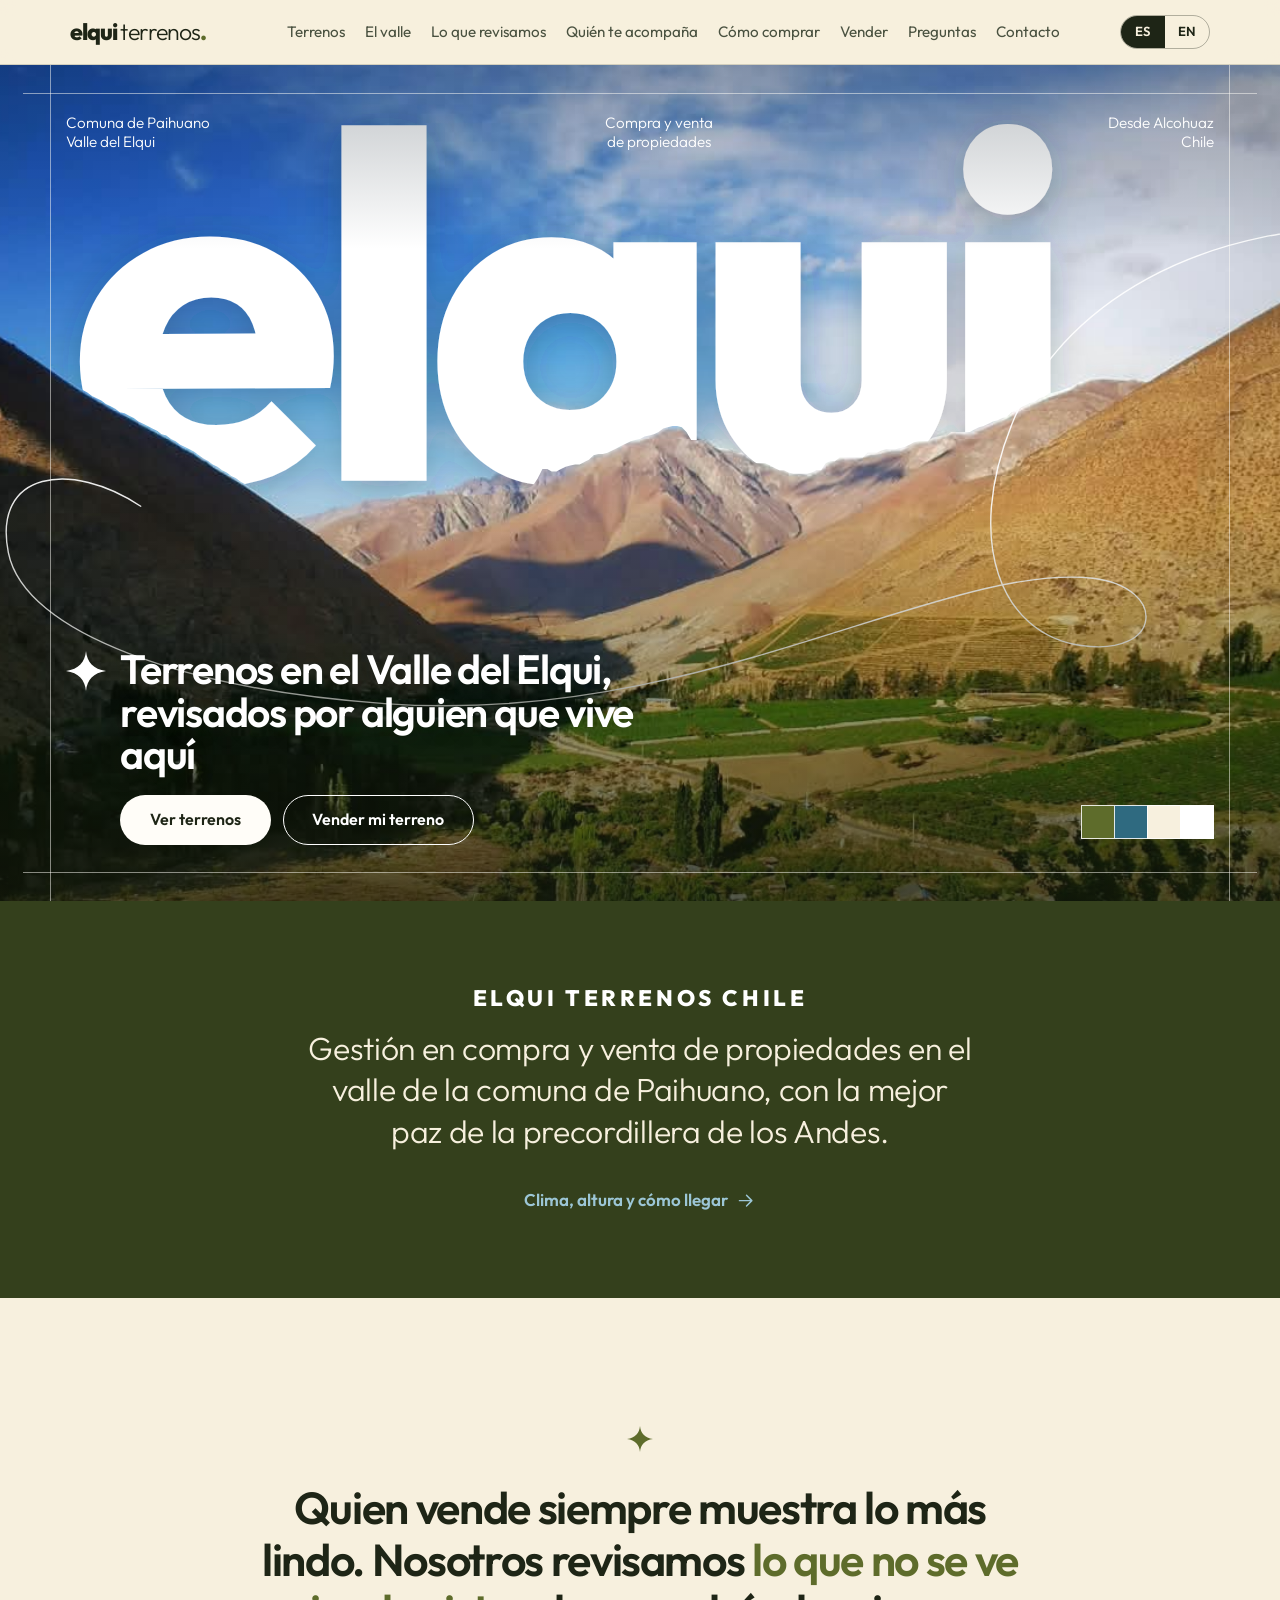
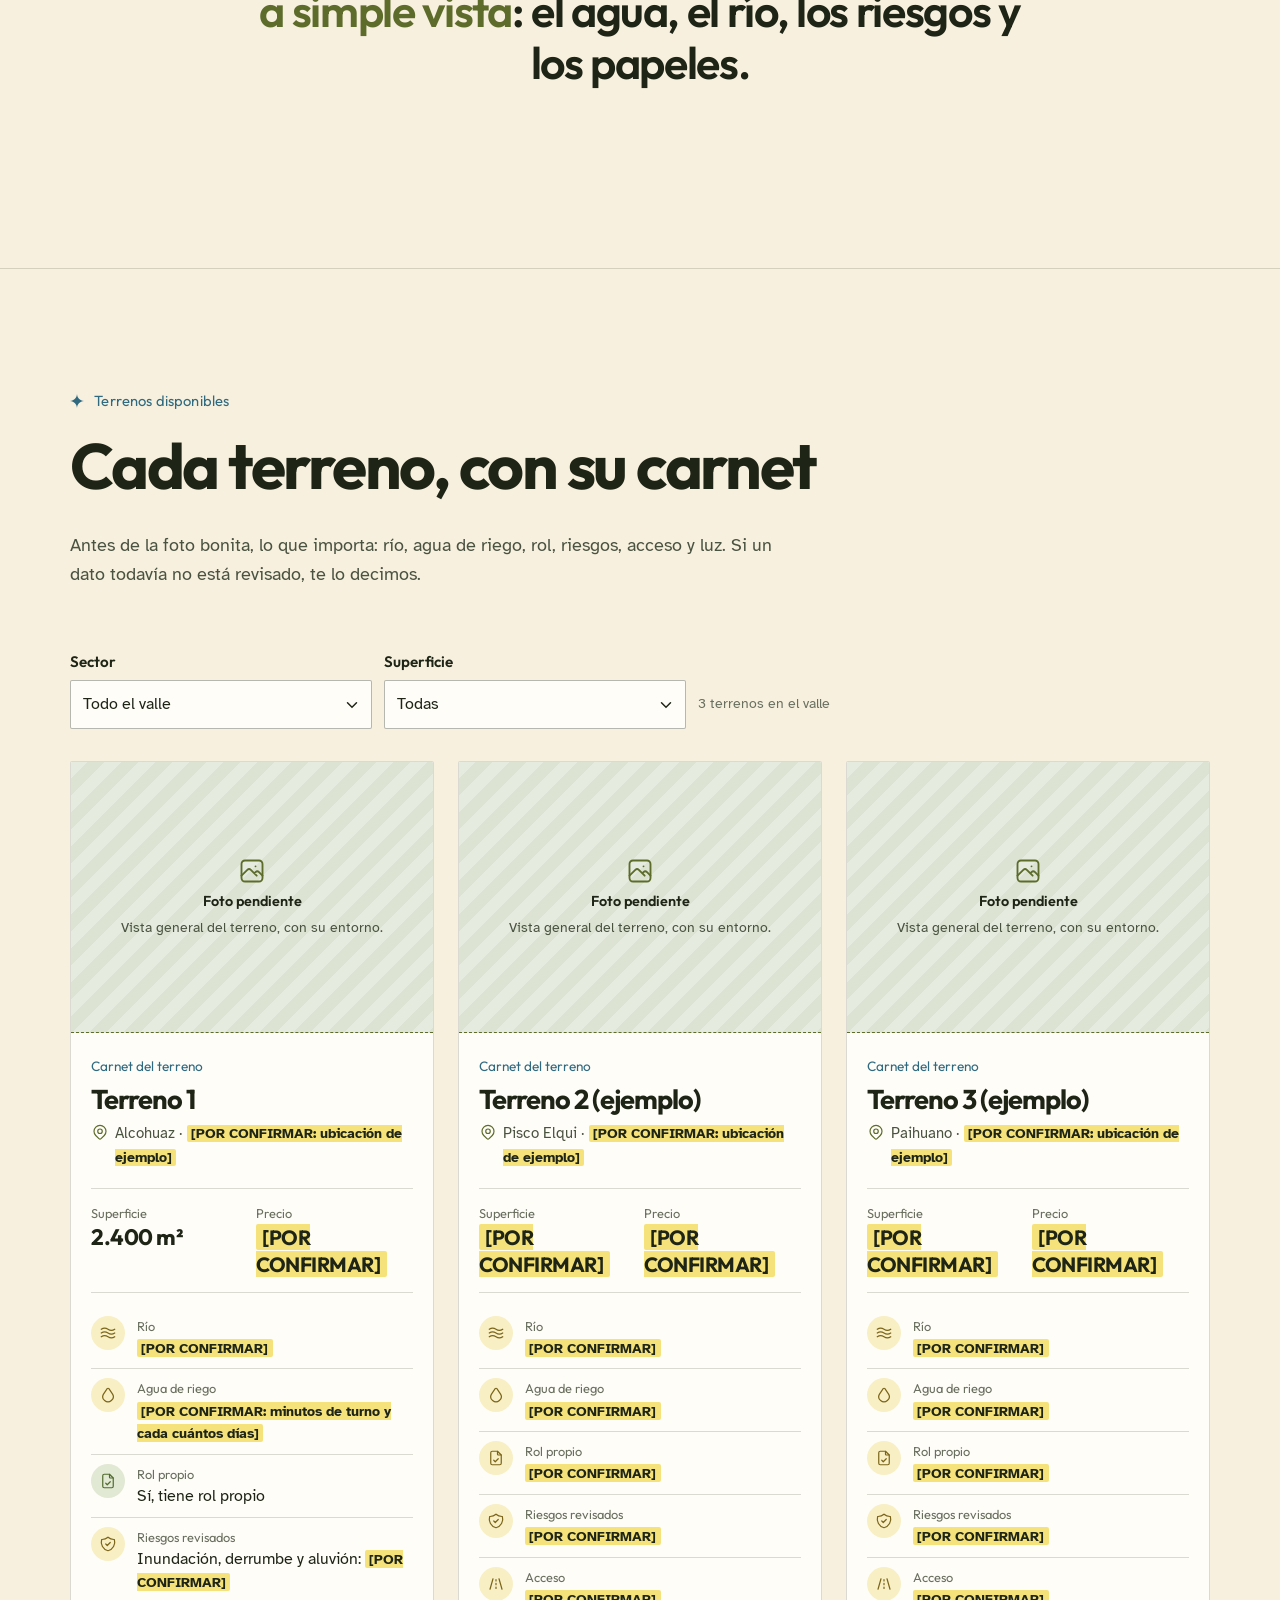
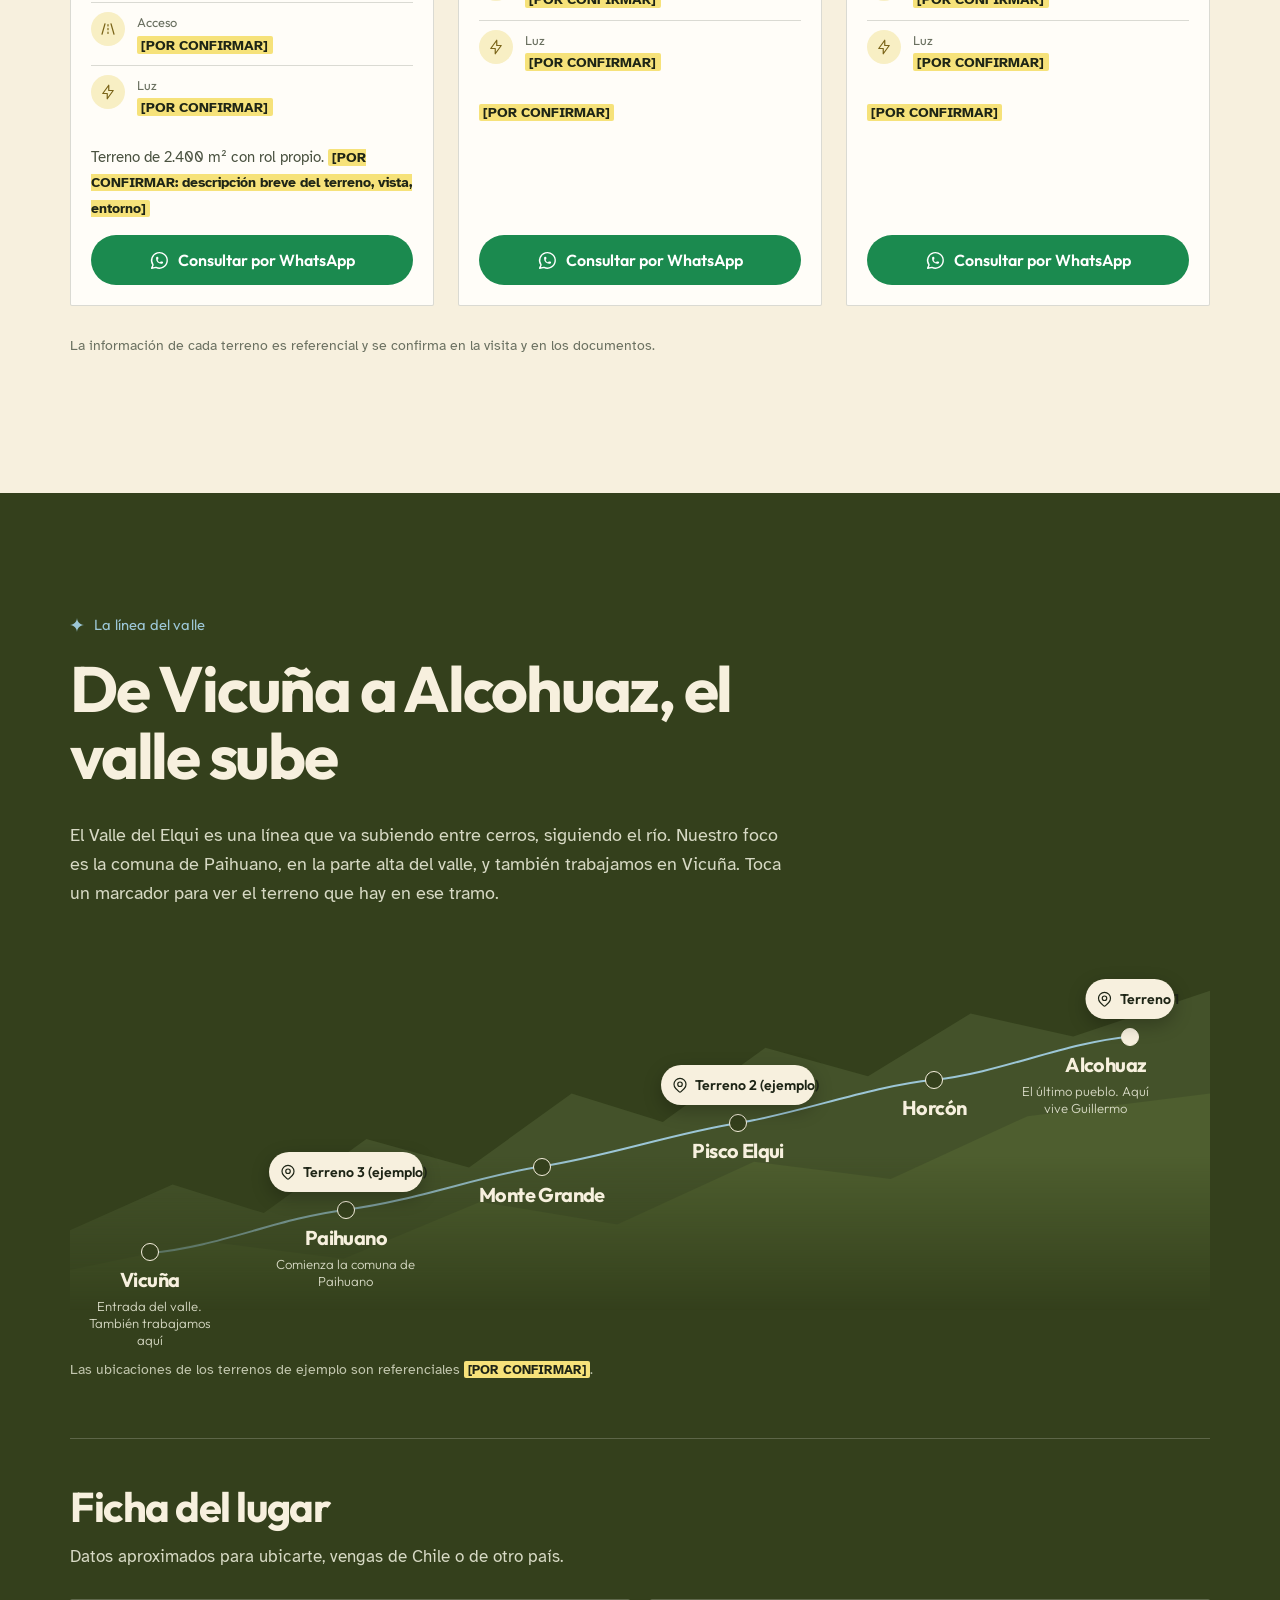
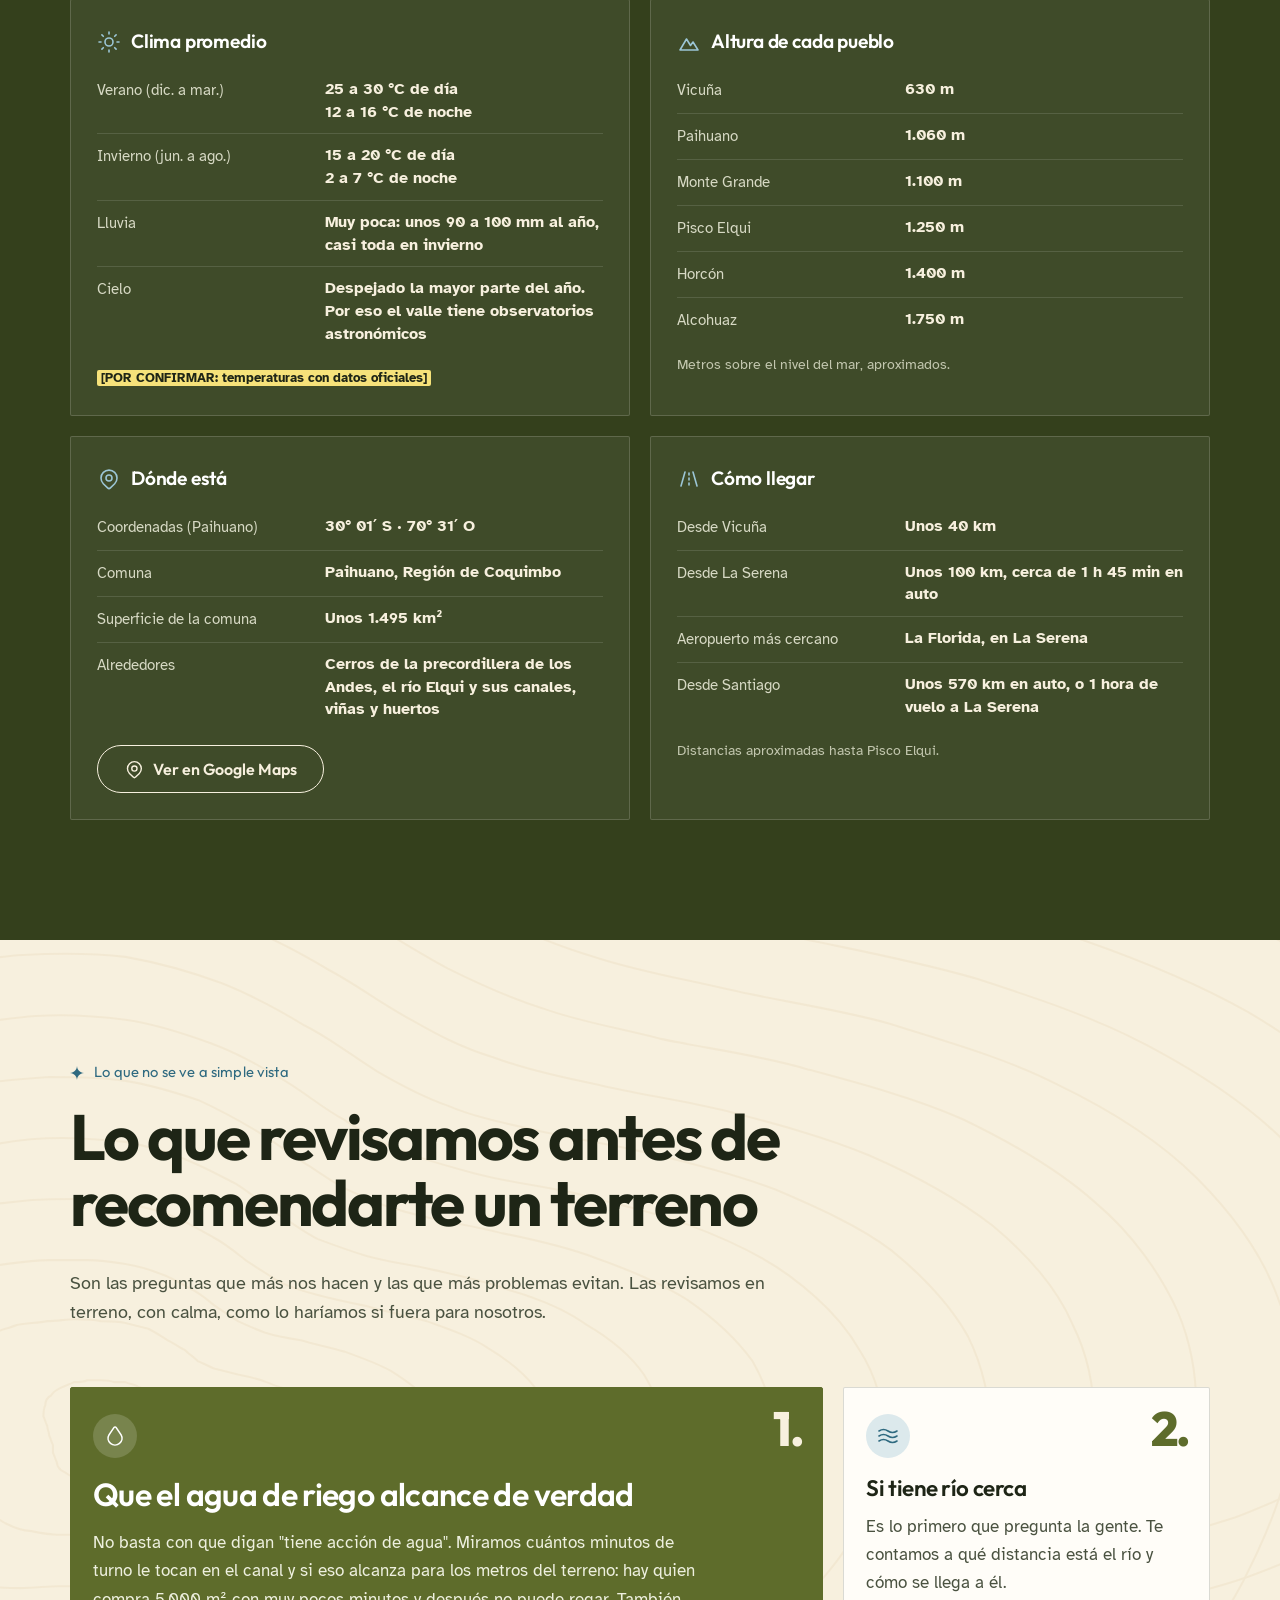
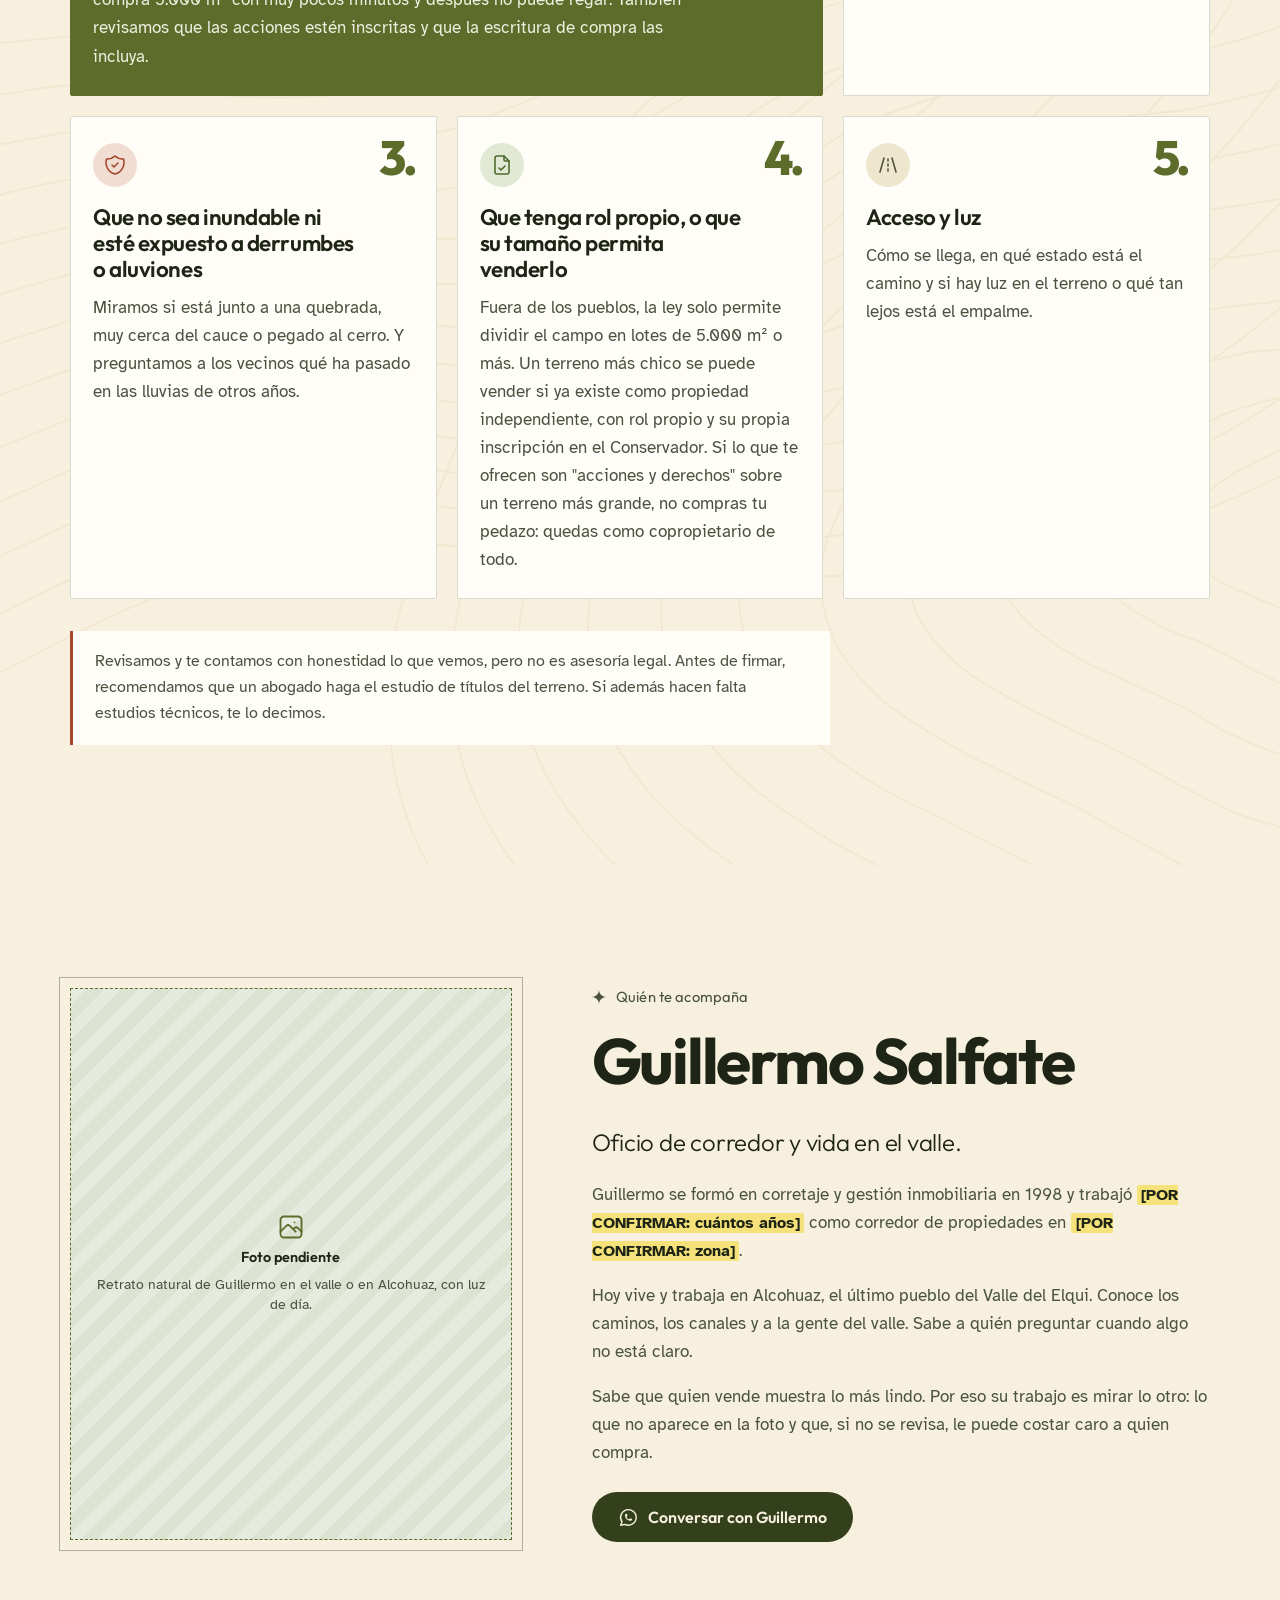
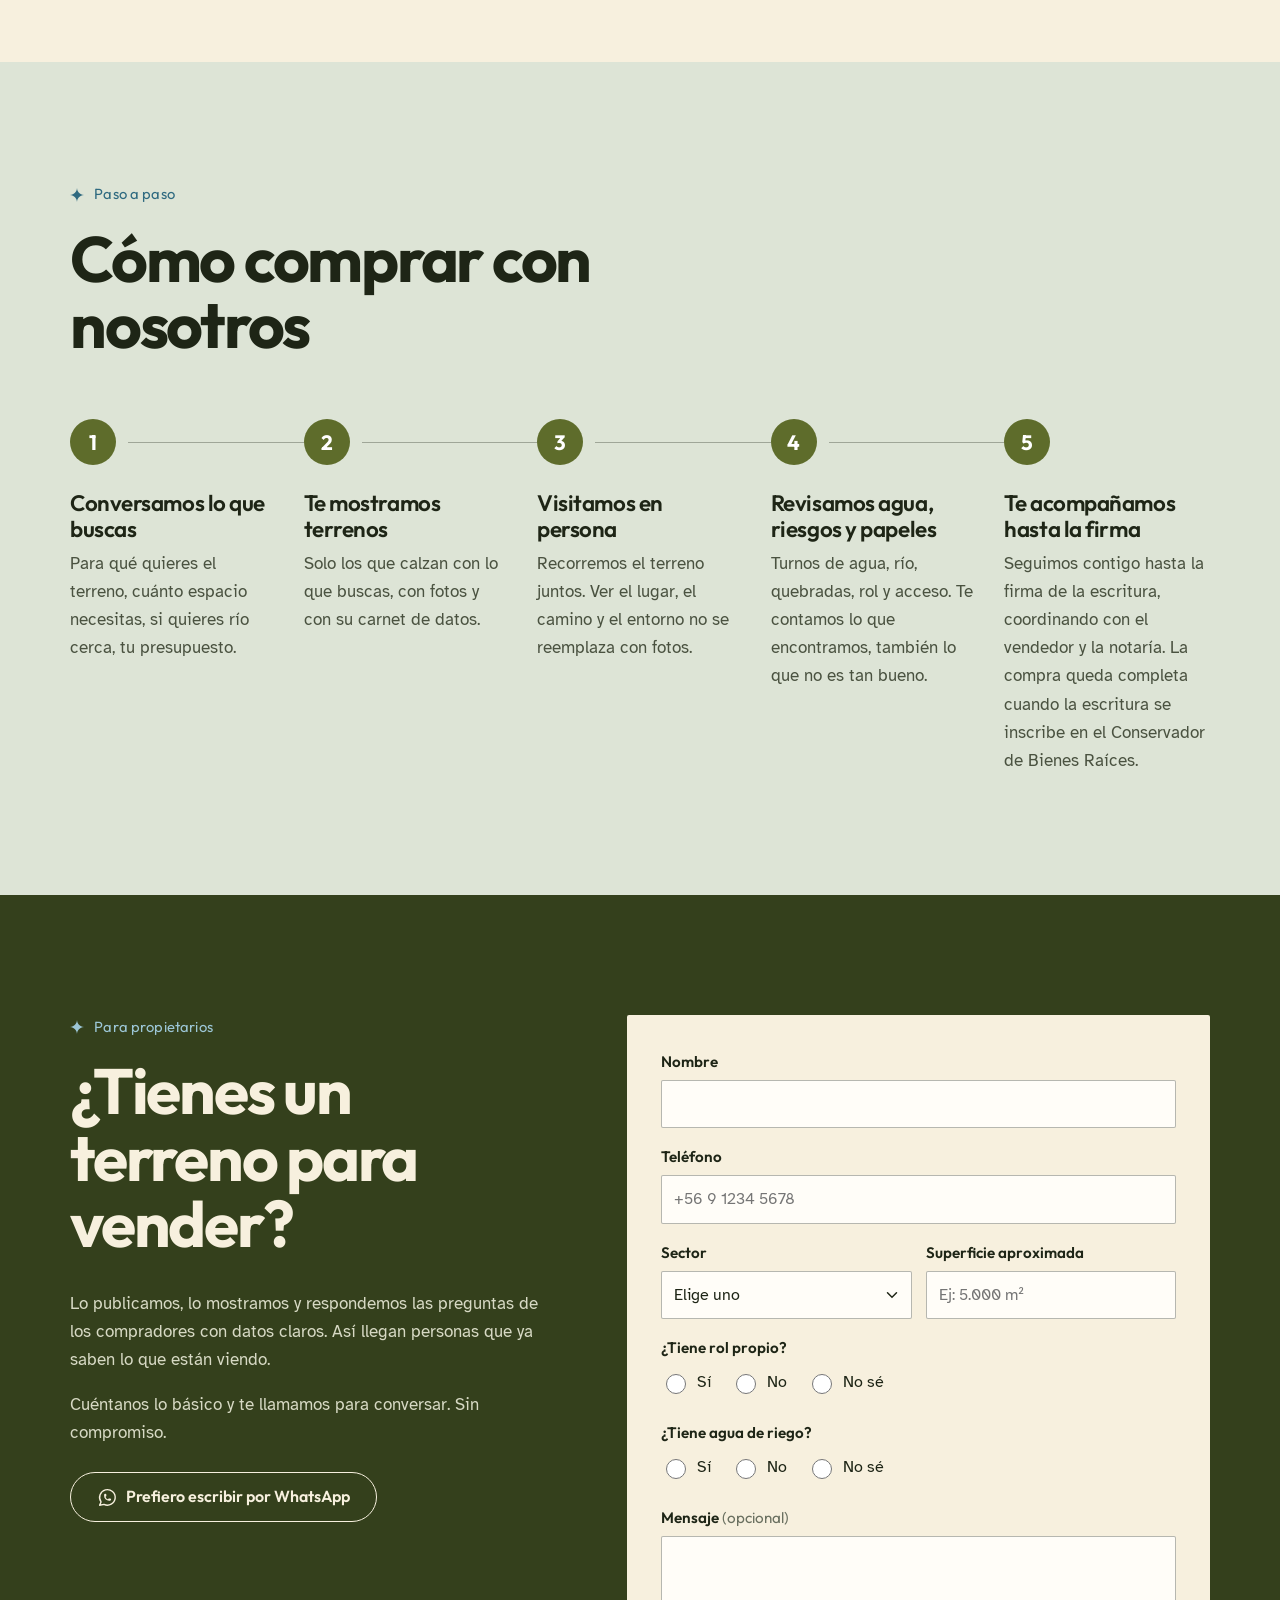
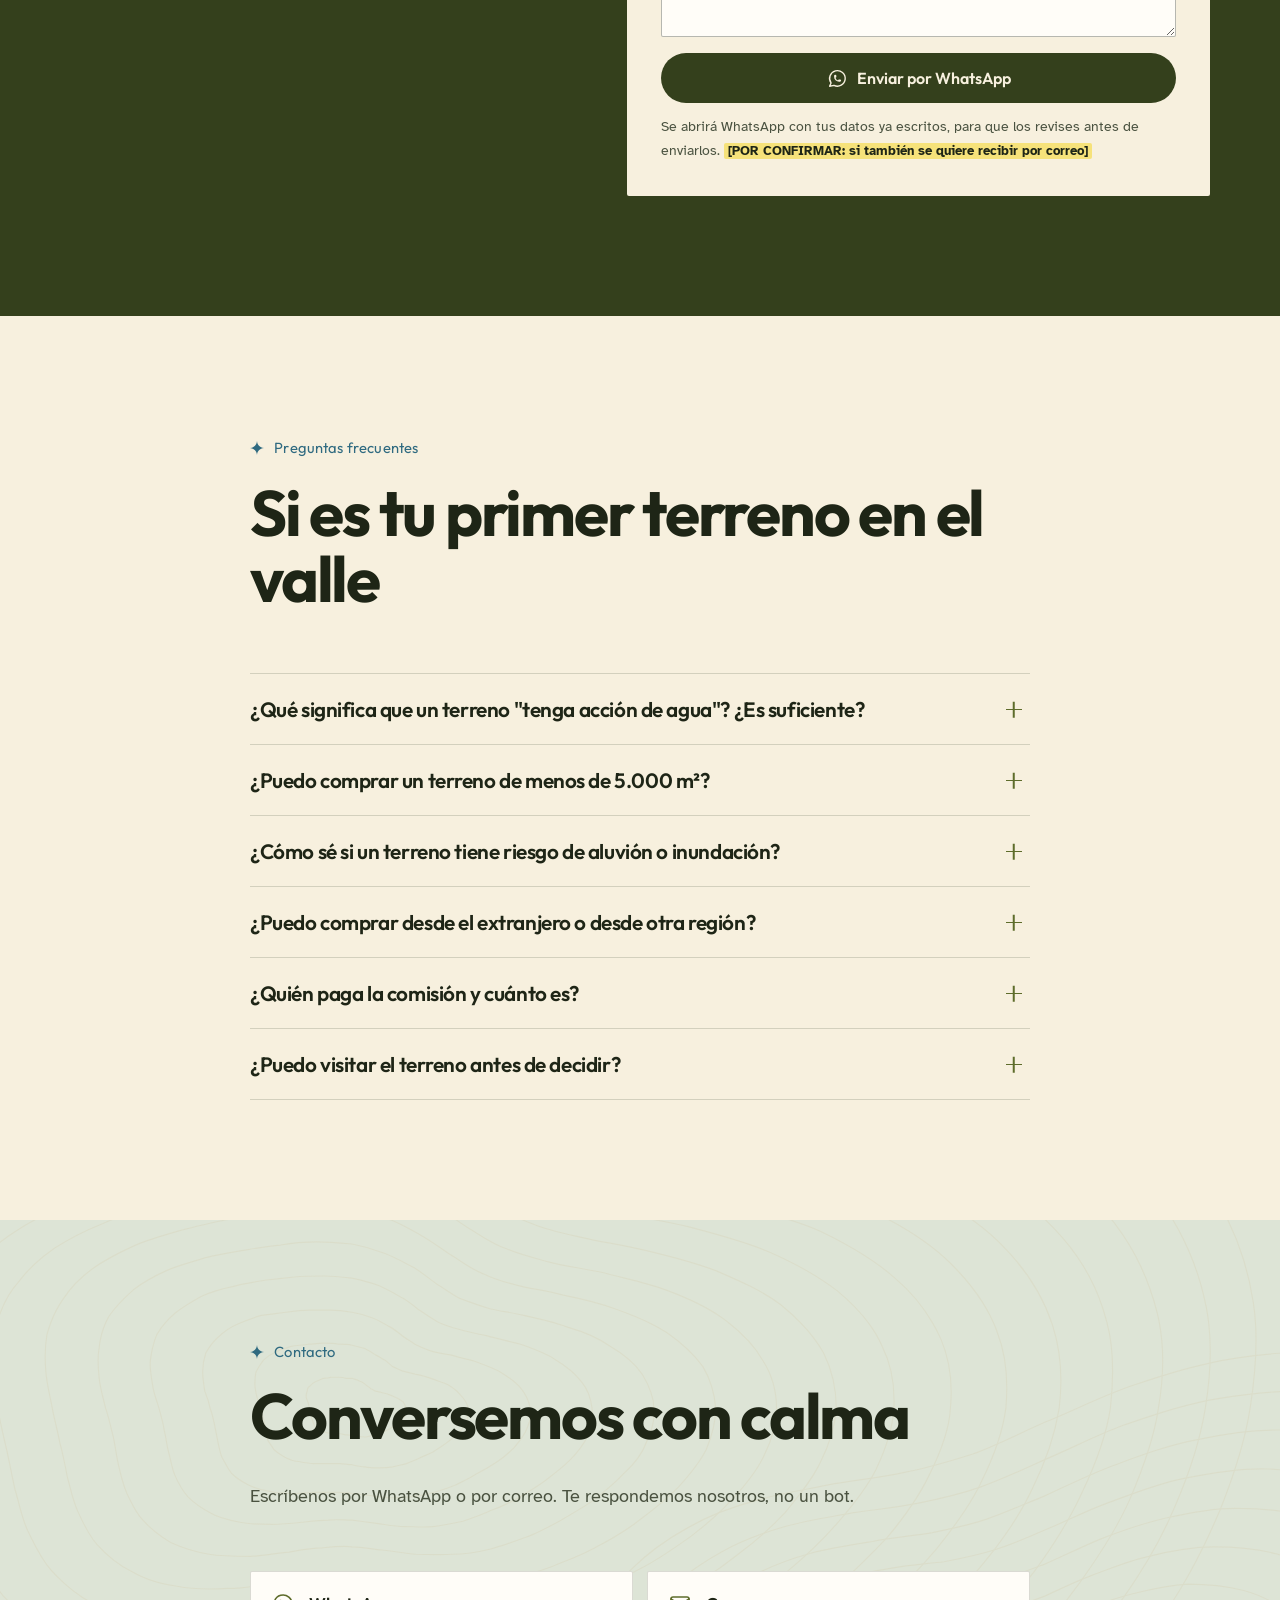
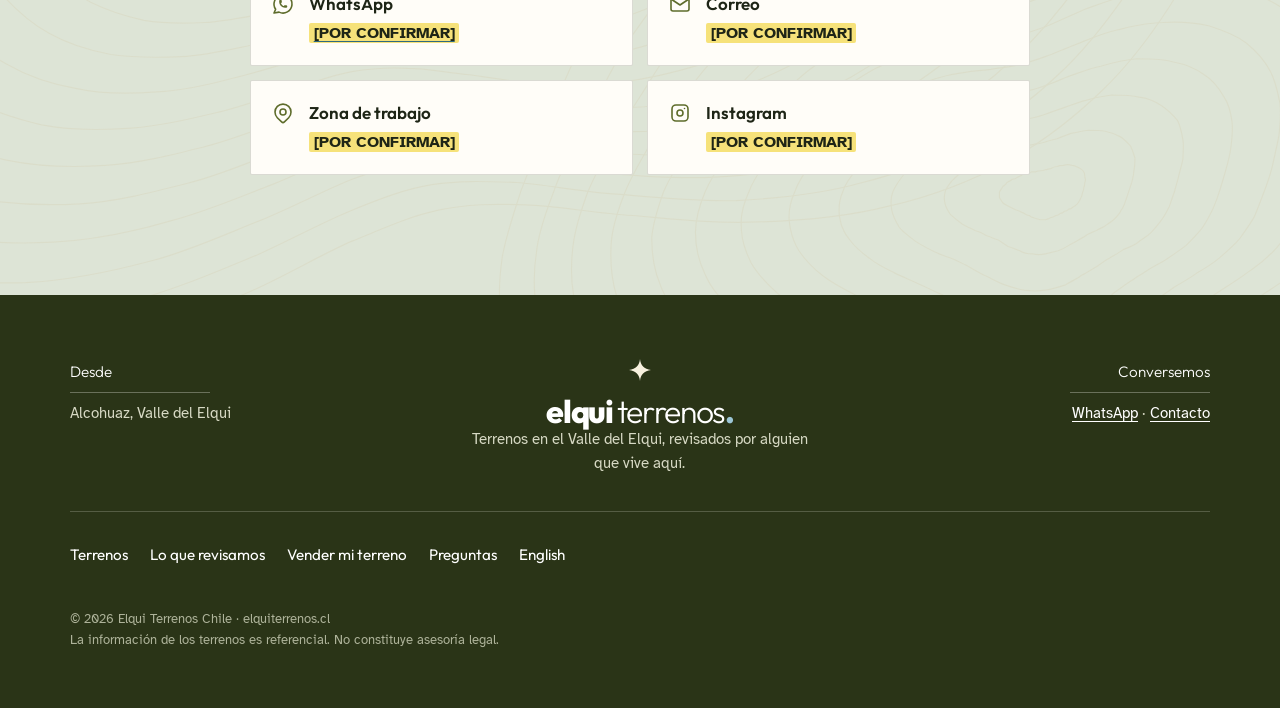
==== commit fe418aeb: "Agregar presentación de Elqui Terrenos Chile y ficha del lugar - Franja nueva bajo la portada con el" ====
--- a/index.html
+++ b/index.html
@@ -1,139 +1,143 @@
-<!doctype html>
-<html lang="es-CL">
-<head>
-  <meta charset="utf-8">
-  <meta name="viewport" content="width=device-width, initial-scale=1">
-  <title>Elqui Terrenos · Terrenos revisados en el Valle del Elqui</title>
-  <meta name="description" content="Terrenos en el Valle del Elqui revisados por alguien que vive en el valle. Antes de recomendarte uno, revisamos el agua de riego, el río, los riesgos, el rol y el acceso.">
-  <link rel="canonical" href="https://elquiterrenos.cl/">
-  <link rel="alternate" hreflang="es" href="https://elquiterrenos.cl/">
-  <link rel="alternate" hreflang="en" href="https://elquiterrenos.cl/en/">
-  <link rel="alternate" hreflang="x-default" href="https://elquiterrenos.cl/">
-  <!-- BORRADOR: quitar esta línea al publicar en elquiterrenos.cl, para que Google pueda mostrar la página -->
-  <meta name="robots" content="noindex, nofollow">
-  <meta name="theme-color" content="#6E8C82">
-  <script>document.documentElement.classList.add("js")</script>
-
-  <!-- Open Graph: así se ve el enlace al compartirlo por WhatsApp, Facebook, etc. -->
-  <meta property="og:type" content="website">
-  <meta property="og:site_name" content="Elqui Terrenos">
-  <meta property="og:locale" content="es_CL">
-  <meta property="og:locale:alternate" content="en_US">
-  <meta property="og:url" content="https://elquiterrenos.cl/">
-  <meta property="og:title" content="Elqui Terrenos · Terrenos revisados en el Valle del Elqui">
-  <meta property="og:description" content="Quien vende siempre muestra lo más lindo. Nosotros revisamos lo que no se ve a simple vista: agua, río, riesgos y papeles.">
-  <!-- [POR CONFIRMAR] Imagen para compartir (1200 x 630 px). Se genera con la foto de portada cuando llegue. -->
-  <meta property="og:image" content="https://elquiterrenos.cl/img/og-elqui-terrenos.jpg">
-  <meta property="og:image:width" content="1200">
-  <meta property="og:image:height" content="630">
-  <meta property="og:image:alt" content="Valle del Elqui con el texto Elqui Terrenos">
-  <meta name="twitter:card" content="summary_large_image">
-
-  <link rel="icon" href="img/favicon.svg" type="image/svg+xml">
-
-  <link rel="preconnect" href="https://fonts.googleapis.com">
-  <link rel="preconnect" href="https://fonts.gstatic.com" crossorigin>
-  <link href="https://fonts.googleapis.com/css2?family=Atkinson+Hyperlegible:ital,wght@0,400;0,700;1,400&family=Outfit:wght@300;400;600;700;800&display=swap" rel="stylesheet">
-  <link rel="stylesheet" href="css/styles.css">
-
-  <!-- Datos estructurados para Google. Completar teléfono, correo e Instagram cuando estén confirmados. -->
-  <script type="application/ld+json">
-  {
-    "@context": "https://schema.org",
-    "@type": "RealEstateAgent",
-    "name": "Elqui Terrenos",
-    "url": "https://elquiterrenos.cl/",
-    "description": "Corretaje de terrenos en el Valle del Elqui, Chile. Revisamos agua de riego, río, riesgos, rol propio, acceso y luz antes de recomendar un terreno.",
-    "image": "https://elquiterrenos.cl/img/og-elqui-terrenos.jpg",
-    "areaServed": [
-      { "@type": "Place", "name": "Valle del Elqui, Región de Coquimbo, Chile" },
-      { "@type": "Place", "name": "Vicuña" },
-      { "@type": "Place", "name": "Paihuano" },
-      { "@type": "Place", "name": "Monte Grande" },
-      { "@type": "Place", "name": "Pisco Elqui" },
-      { "@type": "Place", "name": "Horcón" },
-      { "@type": "Place", "name": "Alcohuaz" }
-    ],
-    "address": {
-      "@type": "PostalAddress",
-      "addressLocality": "Alcohuaz",
-      "addressRegion": "Región de Coquimbo",
-      "addressCountry": "CL"
-    },
-    "founder": { "@type": "Person", "name": "Guillermo Salfate" },
-    "knowsLanguage": ["es", "en"]
-  }
-  </script>
-</head>
-<body>
-  <a class="skip" href="#contenido">Saltar al contenido</a>
-
-  <!-- Íconos (se usan con <use href="#i-...">) -->
-  <svg width="0" height="0" style="position:absolute" aria-hidden="true">
-    <defs>
-      <symbol id="i-rio" viewBox="0 0 24 24"><path d="M3 7c3-2 6-2 9 0s6 2 9 0M3 12c3-2 6-2 9 0s6 2 9 0M3 17c3-2 6-2 9 0s6 2 9 0"/></symbol>
-      <symbol id="i-agua" viewBox="0 0 24 24"><path d="M7.5 19.4c2.6 2.1 6.4 2.1 9 0s3.3-5.7 1.6-8.5l-4.9-7.3a1.4 1.4 0 0 0-2.3 0L6 10.9c-1.7 2.8-1 6.4 1.5 8.5z"/></symbol>
-      <symbol id="i-rol" viewBox="0 0 24 24"><path d="M14 3v4a1 1 0 0 0 1 1h4"/><path d="M17 21H7a2 2 0 0 1-2-2V5a2 2 0 0 1 2-2h7l5 5v11a2 2 0 0 1-2 2z"/><path d="M9 15l2 2 4-4"/></symbol>
-      <symbol id="i-riesgo" viewBox="0 0 24 24"><path d="M12 3a12 12 0 0 0 8.5 3A12 12 0 0 1 12 21 12 12 0 0 1 3.5 6 12 12 0 0 0 12 3"/><path d="M9 12l2 2 4-4"/></symbol>
-      <symbol id="i-acceso" viewBox="0 0 24 24"><path d="M4 19 8 5M16 5l4 14M12 8V6M12 13v-2M12 18v-2"/></symbol>
-      <symbol id="i-luz" viewBox="0 0 24 24"><path d="M13 3v7h6l-8 11v-7H5l8-11"/></symbol>
-      <symbol id="i-check" viewBox="0 0 24 24"><path d="M5 12l5 5L20 7"/></symbol>
-      <symbol id="i-pin" viewBox="0 0 24 24"><path d="M9 11a3 3 0 1 0 6 0 3 3 0 0 0-6 0"/><path d="M17.7 16.7l-4.3 4.2a2 2 0 0 1-2.8 0l-4.3-4.2a8 8 0 1 1 11.4 0z"/></symbol>
-      <symbol id="i-foto" viewBox="0 0 24 24"><path d="M15 8h.01"/><path d="M3 6a3 3 0 0 1 3-3h12a3 3 0 0 1 3 3v12a3 3 0 0 1-3 3H6a3 3 0 0 1-3-3z"/><path d="M3 16l5-5c.9-.9 2.1-.9 3 0l5 5M14 14l1-1c.9-.9 2.1-.9 3 0l3 3"/></symbol>
-      <symbol id="i-wa" viewBox="0 0 24 24"><path d="M3 21l1.65-3.8a9 9 0 1 1 3.4 2.9L3 21"/><path d="M9 10a.5.5 0 0 0 1 0V9a.5.5 0 0 0-1 0v1a5 5 0 0 0 5 5h1a.5.5 0 0 0 0-1h-1a.5.5 0 0 0 0 1"/></symbol>
-      <symbol id="i-mail" viewBox="0 0 24 24"><path d="M3 7a2 2 0 0 1 2-2h14a2 2 0 0 1 2 2v10a2 2 0 0 1-2 2H5a2 2 0 0 1-2-2z"/><path d="M3 7l9 6 9-6"/></symbol>
-      <symbol id="i-ig" viewBox="0 0 24 24"><path d="M4 8a4 4 0 0 1 4-4h8a4 4 0 0 1 4 4v8a4 4 0 0 1-4 4H8a4 4 0 0 1-4-4z"/><path d="M9 12a3 3 0 1 0 6 0 3 3 0 0 0-6 0M16.5 7.5v.01"/></symbol>
-      <symbol id="i-destello" viewBox="0 0 24 24"><path d="M12 0c.6 6.6 4.4 11 12 12-7.6 1-11.4 5.4-12 12-.6-6.6-4.4-11-12-12C7.6 11 11.4 6.6 12 0z"/></symbol>
-      <symbol id="i-menu" viewBox="0 0 24 24"><path d="M4 6h16M4 12h16M4 18h16"/></symbol>
-      <symbol id="i-x" viewBox="0 0 24 24"><path d="M18 6 6 18M6 6l12 12"/></symbol>
-      <symbol id="i-flecha" viewBox="0 0 24 24"><path d="M5 12h14M13 18l6-6M13 6l6 6"/></symbol>
-    </defs>
-  </svg>
-
-  <!-- ============ MENÚ ============ -->
-  <header class="cabecera" id="cabecera">
-    <div class="cabecera__in">
-      <a class="logo" href="#inicio" aria-label="Elqui Terrenos, ir al inicio">
-        <span class="logo__elqui">Elqui</span> <span class="logo__terrenos">Terrenos</span>
-      </a>
-
-      <nav class="menu" id="menu" aria-label="Menú principal">
-        <ul>
-          <li><a href="#terrenos">Terrenos</a></li>
-          <li><a href="#valle">El valle</a></li>
-          <li><a href="#revisamos">Lo que revisamos</a></li>
-          <li><a href="#guillermo">Quién te acompaña</a></li>
-          <li><a href="#como-comprar">Cómo comprar</a></li>
-          <li><a href="#vender">Vender</a></li>
-          <li><a href="#preguntas">Preguntas</a></li>
-          <li><a href="#contacto">Contacto</a></li>
-        </ul>
-      </nav>
-
-      <div class="idioma" role="group" aria-label="Idioma">
-        <span class="idioma__actual" aria-current="true">ES</span>
-        <a class="idioma__otro" href="en/" hreflang="en" lang="en">EN</a>
-      </div>
-
-      <button class="menu-boton" id="menu-boton" type="button" aria-expanded="false" aria-controls="menu">
-        <svg class="ico" aria-hidden="true"><use href="#i-menu"/></svg>
-        <span class="sr">Abrir menú</span>
-      </button>
-    </div>
-  </header>
-
-  <main id="contenido">
-
-    <!-- ============ 1. PORTADA ============ -->
-    <section class="hero" id="inicio" aria-labelledby="hero-titulo">
-      <div class="hero__media">
+<!doctype html>
+<html lang="es-CL">
+<head>
+  <meta charset="utf-8">
+  <meta name="viewport" content="width=device-width, initial-scale=1">
+  <title>Elqui Terrenos · Terrenos revisados en el Valle del Elqui</title>
+  <meta name="description" content="Gestión en compra y venta de propiedades en la comuna de Paihuano, Valle del Elqui, Chile. Terrenos revisados por alguien que vive en el valle: agua de riego, río, riesgos, rol y acceso.">
+  <link rel="canonical" href="https://elquiterrenos.cl/">
+  <link rel="alternate" hreflang="es" href="https://elquiterrenos.cl/">
+  <link rel="alternate" hreflang="en" href="https://elquiterrenos.cl/en/">
+  <link rel="alternate" hreflang="x-default" href="https://elquiterrenos.cl/">
+  <!-- BORRADOR: quitar esta línea al publicar en elquiterrenos.cl, para que Google pueda mostrar la página -->
+  <meta name="robots" content="noindex, nofollow">
+  <meta name="theme-color" content="#6E8C82">
+  <script>document.documentElement.classList.add("js")</script>
+
+  <!-- Open Graph: así se ve el enlace al compartirlo por WhatsApp, Facebook, etc. -->
+  <meta property="og:type" content="website">
+  <meta property="og:site_name" content="Elqui Terrenos">
+  <meta property="og:locale" content="es_CL">
+  <meta property="og:locale:alternate" content="en_US">
+  <meta property="og:url" content="https://elquiterrenos.cl/">
+  <meta property="og:title" content="Elqui Terrenos · Terrenos revisados en el Valle del Elqui">
+  <meta property="og:description" content="Quien vende siempre muestra lo más lindo. Nosotros revisamos lo que no se ve a simple vista: agua, río, riesgos y papeles.">
+  <!-- [POR CONFIRMAR] Imagen para compartir (1200 x 630 px). Se genera con la foto de portada cuando llegue. -->
+  <meta property="og:image" content="https://elquiterrenos.cl/img/og-elqui-terrenos.jpg">
+  <meta property="og:image:width" content="1200">
+  <meta property="og:image:height" content="630">
+  <meta property="og:image:alt" content="Valle del Elqui con el texto Elqui Terrenos">
+  <meta name="twitter:card" content="summary_large_image">
+
+  <link rel="icon" href="img/favicon.svg" type="image/svg+xml">
+
+  <link rel="preconnect" href="https://fonts.googleapis.com">
+  <link rel="preconnect" href="https://fonts.gstatic.com" crossorigin>
+  <link href="https://fonts.googleapis.com/css2?family=Atkinson+Hyperlegible:ital,wght@0,400;0,700;1,400&family=Outfit:wght@300;400;600;700;800&display=swap" rel="stylesheet">
+  <link rel="stylesheet" href="css/styles.css">
+
+  <!-- Datos estructurados para Google. Completar teléfono, correo e Instagram cuando estén confirmados. -->
+  <script type="application/ld+json">
+  {
+    "@context": "https://schema.org",
+    "@type": "RealEstateAgent",
+    "name": "Elqui Terrenos",
+    "alternateName": "Elqui Terrenos Chile",
+    "url": "https://elquiterrenos.cl/",
+    "description": "Corretaje de terrenos en el Valle del Elqui, Chile. Revisamos agua de riego, río, riesgos, rol propio, acceso y luz antes de recomendar un terreno.",
+    "image": "https://elquiterrenos.cl/img/og-elqui-terrenos.jpg",
+    "areaServed": [
+      { "@type": "Place", "name": "Comuna de Paihuano, Valle del Elqui, Región de Coquimbo, Chile" },
+      { "@type": "Place", "name": "Vicuña" },
+      { "@type": "Place", "name": "Paihuano" },
+      { "@type": "Place", "name": "Monte Grande" },
+      { "@type": "Place", "name": "Pisco Elqui" },
+      { "@type": "Place", "name": "Horcón" },
+      { "@type": "Place", "name": "Alcohuaz" }
+    ],
+    "address": {
+      "@type": "PostalAddress",
+      "addressLocality": "Alcohuaz",
+      "addressRegion": "Región de Coquimbo",
+      "addressCountry": "CL"
+    },
+    "geo": { "@type": "GeoCoordinates", "latitude": -30.0288, "longitude": -70.5171 },
+    "founder": { "@type": "Person", "name": "Guillermo Salfate" },
+    "knowsLanguage": ["es", "en"]
+  }
+  </script>
+</head>
+<body>
+  <a class="skip" href="#contenido">Saltar al contenido</a>
+
+  <!-- Íconos (se usan con <use href="#i-...">) -->
+  <svg width="0" height="0" style="position:absolute" aria-hidden="true">
+    <defs>
+      <symbol id="i-rio" viewBox="0 0 24 24"><path d="M3 7c3-2 6-2 9 0s6 2 9 0M3 12c3-2 6-2 9 0s6 2 9 0M3 17c3-2 6-2 9 0s6 2 9 0"/></symbol>
+      <symbol id="i-agua" viewBox="0 0 24 24"><path d="M7.5 19.4c2.6 2.1 6.4 2.1 9 0s3.3-5.7 1.6-8.5l-4.9-7.3a1.4 1.4 0 0 0-2.3 0L6 10.9c-1.7 2.8-1 6.4 1.5 8.5z"/></symbol>
+      <symbol id="i-rol" viewBox="0 0 24 24"><path d="M14 3v4a1 1 0 0 0 1 1h4"/><path d="M17 21H7a2 2 0 0 1-2-2V5a2 2 0 0 1 2-2h7l5 5v11a2 2 0 0 1-2 2z"/><path d="M9 15l2 2 4-4"/></symbol>
+      <symbol id="i-riesgo" viewBox="0 0 24 24"><path d="M12 3a12 12 0 0 0 8.5 3A12 12 0 0 1 12 21 12 12 0 0 1 3.5 6 12 12 0 0 0 12 3"/><path d="M9 12l2 2 4-4"/></symbol>
+      <symbol id="i-acceso" viewBox="0 0 24 24"><path d="M4 19 8 5M16 5l4 14M12 8V6M12 13v-2M12 18v-2"/></symbol>
+      <symbol id="i-luz" viewBox="0 0 24 24"><path d="M13 3v7h6l-8 11v-7H5l8-11"/></symbol>
+      <symbol id="i-check" viewBox="0 0 24 24"><path d="M5 12l5 5L20 7"/></symbol>
+      <symbol id="i-pin" viewBox="0 0 24 24"><path d="M9 11a3 3 0 1 0 6 0 3 3 0 0 0-6 0"/><path d="M17.7 16.7l-4.3 4.2a2 2 0 0 1-2.8 0l-4.3-4.2a8 8 0 1 1 11.4 0z"/></symbol>
+      <symbol id="i-foto" viewBox="0 0 24 24"><path d="M15 8h.01"/><path d="M3 6a3 3 0 0 1 3-3h12a3 3 0 0 1 3 3v12a3 3 0 0 1-3 3H6a3 3 0 0 1-3-3z"/><path d="M3 16l5-5c.9-.9 2.1-.9 3 0l5 5M14 14l1-1c.9-.9 2.1-.9 3 0l3 3"/></symbol>
+      <symbol id="i-wa" viewBox="0 0 24 24"><path d="M3 21l1.65-3.8a9 9 0 1 1 3.4 2.9L3 21"/><path d="M9 10a.5.5 0 0 0 1 0V9a.5.5 0 0 0-1 0v1a5 5 0 0 0 5 5h1a.5.5 0 0 0 0-1h-1a.5.5 0 0 0 0 1"/></symbol>
+      <symbol id="i-mail" viewBox="0 0 24 24"><path d="M3 7a2 2 0 0 1 2-2h14a2 2 0 0 1 2 2v10a2 2 0 0 1-2 2H5a2 2 0 0 1-2-2z"/><path d="M3 7l9 6 9-6"/></symbol>
+      <symbol id="i-ig" viewBox="0 0 24 24"><path d="M4 8a4 4 0 0 1 4-4h8a4 4 0 0 1 4 4v8a4 4 0 0 1-4 4H8a4 4 0 0 1-4-4z"/><path d="M9 12a3 3 0 1 0 6 0 3 3 0 0 0-6 0M16.5 7.5v.01"/></symbol>
+      <symbol id="i-destello" viewBox="0 0 24 24"><path d="M12 0c.6 6.6 4.4 11 12 12-7.6 1-11.4 5.4-12 12-.6-6.6-4.4-11-12-12C7.6 11 11.4 6.6 12 0z"/></symbol>
+      <symbol id="i-sol" viewBox="0 0 24 24"><circle cx="12" cy="12" r="4"/><path d="M12 2v2M12 20v2M4.9 4.9l1.4 1.4M17.7 17.7l1.4 1.4M2 12h2M20 12h2M4.9 19.1l1.4-1.4M17.7 6.3l1.4-1.4"/></symbol>
+      <symbol id="i-monte" viewBox="0 0 24 24"><path d="M3 20 9.5 9l4 6.5L16 12l5 8z"/></symbol>
+      <symbol id="i-menu" viewBox="0 0 24 24"><path d="M4 6h16M4 12h16M4 18h16"/></symbol>
+      <symbol id="i-x" viewBox="0 0 24 24"><path d="M18 6 6 18M6 6l12 12"/></symbol>
+      <symbol id="i-flecha" viewBox="0 0 24 24"><path d="M5 12h14M13 18l6-6M13 6l6 6"/></symbol>
+    </defs>
+  </svg>
+
+  <!-- ============ MENÚ ============ -->
+  <header class="cabecera" id="cabecera">
+    <div class="cabecera__in">
+      <a class="logo" href="#inicio" aria-label="Elqui Terrenos, ir al inicio">
+        <span class="logo__elqui">Elqui</span> <span class="logo__terrenos">Terrenos</span>
+      </a>
+
+      <nav class="menu" id="menu" aria-label="Menú principal">
+        <ul>
+          <li><a href="#terrenos">Terrenos</a></li>
+          <li><a href="#valle">El valle</a></li>
+          <li><a href="#revisamos">Lo que revisamos</a></li>
+          <li><a href="#guillermo">Quién te acompaña</a></li>
+          <li><a href="#como-comprar">Cómo comprar</a></li>
+          <li><a href="#vender">Vender</a></li>
+          <li><a href="#preguntas">Preguntas</a></li>
+          <li><a href="#contacto">Contacto</a></li>
+        </ul>
+      </nav>
+
+      <div class="idioma" role="group" aria-label="Idioma">
+        <span class="idioma__actual" aria-current="true">ES</span>
+        <a class="idioma__otro" href="en/" hreflang="en" lang="en">EN</a>
+      </div>
+
+      <button class="menu-boton" id="menu-boton" type="button" aria-expanded="false" aria-controls="menu">
+        <svg class="ico" aria-hidden="true"><use href="#i-menu"/></svg>
+        <span class="sr">Abrir menú</span>
+      </button>
+    </div>
+  </header>
+
+  <main id="contenido">
+
+    <!-- ============ 1. PORTADA ============ -->
+    <section class="hero" id="inicio" aria-labelledby="hero-titulo">
+      <div class="hero__media">
         <!--
           PORTADA ESTILO AFICHE (ver "Foto referencia 2.jpg"): foto real del valle
           (img/valle-elqui.jpg) con la palabra "elqui." en el cielo, detrás de los cerros.
           Se genera con herramientas/generar-portada.js. Si se cambia la foto: primero
           herramientas/trazar-cerros.ps1 (traza el borde de los cerros) y después el .js.
           (La portada NO lleva loading="lazy": es lo primero que se ve.)
-        -->
+        -->
         <!-- PORTADA:INICIO (generado por herramientas/generar-portada.js) -->
 <svg class="portada__dibujo portada__dibujo--movil" viewBox="300 80 680 1200" preserveAspectRatio="xMidYMid slice" aria-hidden="true" focusable="false">
 <defs>
@@ -154,442 +158,508 @@
 <image href="img/valle-elqui.jpg" width="1280" height="1280" preserveAspectRatio="none" clip-path="url(#cerros-escritorio)"/>
 <path class="portada__curva" d="M1300 330C1120 320 1000 400 960 500S950 680 1020 690 1095 640 1030 632C900 618 690 760 420 740 250 728 110 680 96 610S150 530 210 570" fill="none" stroke="#fff" stroke-width="1.4" stroke-linecap="round" vector-effect="non-scaling-stroke"/>
 </svg>
-<!-- PORTADA:FIN -->
-      </div>
-
-      <!-- Líneas finas del marco, como en el afiche -->
-      <div class="hero__marco" aria-hidden="true"></div>
-
-      <div class="hero__arriba">
-        <p>Valle del Elqui<br>Región de Coquimbo</p>
-        <p>Corretaje<br>de terrenos</p>
-        <p>Desde Alcohuaz<br>Chile</p>
-      </div>
-
-      <div class="hero__texto">
-        <svg class="hero__destello" viewBox="0 0 24 24" aria-hidden="true"><use href="#i-destello"/></svg>
-        <div>
-          <h1 id="hero-titulo">Terrenos en el Valle del Elqui, revisados por alguien que vive aquí</h1>
-          <div class="botones">
-            <a class="boton boton--claro" href="#terrenos">Ver terrenos</a>
-            <a class="boton boton--borde" href="#vender">Vender mi terreno</a>
-          </div>-
-        </div>
-        <ul class="hero__colores" aria-hidden="true"><li></li><li></li><li></li><li></li></ul>
-      </div>
-    </section>
-
-    <!-- ============ MANIFIESTO ============ -->
-    <section class="manifiesto" aria-label="Nuestro oficio">
-      <div class="envoltura">
-        <p class="manifiesto__texto aparecer">Quien vende siempre muestra lo más lindo. Nosotros revisamos <em>lo que no se ve a simple vista</em>: el agua, el río, los riesgos y los papeles.</p>
-        <p class="manifiesto__firma aparecer">Para cuidar a quien compra</p>
-      </div>
-    </section>
-
-    <!-- ============ 2. TERRENOS DISPONIBLES ============ -->
-    <section class="seccion" id="terrenos" aria-labelledby="terrenos-titulo">
-      <div class="envoltura">
-        <header class="seccion__cabeza aparecer">
-          <p class="sobretitulo">Terrenos disponibles</p>
-          <h2 id="terrenos-titulo">Cada terreno, con su carnet</h2>
-          <p class="seccion__bajada">Antes de la foto bonita, lo que importa: río, agua de riego, rol, riesgos, acceso y luz. Si un dato todavía no está revisado, te lo decimos.</p>
-        </header>
-
-        <form class="filtros aparecer" id="filtros" aria-label="Filtrar terrenos">
-          <div class="campo campo--filtro">
-            <label for="filtro-zona">Sector</label>
-            <select id="filtro-zona" name="zona">
-              <option value="">Todo el valle</option>
-              <option value="vicuna">Vicuña</option>
-              <option value="paihuano">Paihuano</option>
-              <option value="monte-grande">Monte Grande</option>
-              <option value="pisco-elqui">Pisco Elqui</option>
-              <option value="horcon">Horcón</option>
-              <option value="alcohuaz">Alcohuaz</option>
-            </select>
-          </div>
-          <div class="campo campo--filtro">
-            <label for="filtro-superficie">Superficie</label>
-            <select id="filtro-superficie" name="superficie">
-              <option value="">Todas</option>
-              <option value="0-4999">Menos de 5.000 m²</option>
-              <option value="5000-10000">5.000 a 10.000 m²</option>
-              <option value="10001-">Más de 1 hectárea</option>
-            </select>
-          </div>
-          <p class="filtros__conteo" id="conteo" aria-live="polite"></p>
-        </form>
-
-        <div class="carnets" id="lista-terrenos">
-          <p class="cargando">Cargando terrenos…</p>
-        </div>
-
-        <p class="nota">La información de cada terreno es referencial y se confirma en la visita y en los documentos.</p>
-      </div>
-    </section>
-
-    <!-- ============ 3. LA LÍNEA DEL VALLE ============ -->
-    <section class="seccion seccion--noche" id="valle" aria-labelledby="valle-titulo">
-      <div class="envoltura">
-        <header class="seccion__cabeza aparecer">
-          <p class="sobretitulo">La línea del valle</p>
-          <h2 id="valle-titulo">De Vicuña a Alcohuaz, el valle sube</h2>
-          <p class="seccion__bajada">El Valle del Elqui es una línea que va subiendo entre cerros, siguiendo el río. Toca un marcador para ver el terreno que hay en ese tramo.</p>
-        </header>
-
-        <div class="valle aparecer">
-          <svg class="valle__dibujo" viewBox="0 0 1000 300" preserveAspectRatio="none" aria-hidden="true">
-            <path class="valle__cerros" d="M0 300V230L90 190 170 215 260 150 350 175 440 110 520 135 610 70 700 95 790 40 880 60 1000 20V300z"/>
-            <path class="valle__cerros valle__cerros--cerca" d="M0 300V265L120 240 240 255 360 205 480 225 600 170 720 185 840 130 1000 110V300z"/>
-            <path class="valle__rio" d="M70 250C130 245 180 220 242 212S360 182 414 174 530 145 586 136 700 104 758 98 870 66 930 60"/>
-          </svg>
-
-          <ol class="valle__pueblos" id="valle-pueblos">
-            <li class="pueblo" data-zona="vicuna" style="--x:7%;--y:83%">
-              <span class="pueblo__punto" aria-hidden="true"></span>
-              <span class="pueblo__nombre">Vicuña</span>
-              <span class="pueblo__nota">Entrada del valle</span>
-              <span class="pueblo__marcas"></span>
-            </li>
-            <li class="pueblo" data-zona="paihuano" style="--x:24.2%;--y:70.7%">
-              <span class="pueblo__punto" aria-hidden="true"></span>
-              <span class="pueblo__nombre">Paihuano</span>
-              <span class="pueblo__marcas"></span>
-            </li>
-            <li class="pueblo" data-zona="monte-grande" style="--x:41.4%;--y:58%">
-              <span class="pueblo__punto" aria-hidden="true"></span>
-              <span class="pueblo__nombre">Monte Grande</span>
-              <span class="pueblo__marcas"></span>
-            </li>
-            <li class="pueblo" data-zona="pisco-elqui" style="--x:58.6%;--y:45.3%">
-              <span class="pueblo__punto" aria-hidden="true"></span>
-              <span class="pueblo__nombre">Pisco Elqui</span>
-              <span class="pueblo__marcas"></span>
-            </li>
-            <li class="pueblo" data-zona="horcon" style="--x:75.8%;--y:32.7%">
-              <span class="pueblo__punto" aria-hidden="true"></span>
-              <span class="pueblo__nombre">Horcón</span>
-              <span class="pueblo__marcas"></span>
-            </li>
-            <li class="pueblo pueblo--casa" data-zona="alcohuaz" style="--x:93%;--y:20%">
-              <span class="pueblo__punto" aria-hidden="true"></span>
-              <span class="pueblo__nombre">Alcohuaz</span>
-              <span class="pueblo__nota">El último pueblo. Aquí vive Guillermo</span>
-              <span class="pueblo__marcas"></span>
-            </li>
-          </ol>
-        </div>
-
-        <div class="valle__panel" id="valle-panel" aria-live="polite" hidden></div>
-        <p class="nota nota--clara">Las ubicaciones de los terrenos de ejemplo son referenciales <mark class="pc">[POR CONFIRMAR]</mark>.</p>
-      </div>
-    </section>
-
-    <!-- ============ 4. LO QUE REVISAMOS ============ -->
-    <section class="seccion seccion--topo" id="revisamos" aria-labelledby="revisamos-titulo">
-      <div class="envoltura">
-        <header class="seccion__cabeza aparecer">
-          <p class="sobretitulo">Lo que no se ve a simple vista</p>
-          <h2 id="revisamos-titulo">Lo que revisamos antes de recomendarte un terreno</h2>
-          <p class="seccion__bajada">Son las preguntas que más nos hacen y las que más problemas evitan. Las revisamos en terreno, con calma, como lo haríamos si fuera para nosotros.</p>
-        </header>
-
-        <ol class="chequeo">
-          <li class="chequeo__item aparecer">
-            <span class="chequeo__num" aria-hidden="true">1</span>
-            <svg class="ico chequeo__ico ico--rio" aria-hidden="true"><use href="#i-agua"/></svg>
-            <h3>Que el agua de riego alcance de verdad</h3>
-            <p>No basta con que digan "tiene acción de agua". Miramos cuántos minutos de turno le tocan en el canal y si eso alcanza para los metros del terreno: hay quien compra 5.000 m² con muy pocos minutos y después no puede regar. También revisamos que las acciones estén inscritas y que la escritura de compra las incluya.</p>
-          </li>
-          <li class="chequeo__item aparecer">
-            <span class="chequeo__num" aria-hidden="true">2</span>
-            <svg class="ico chequeo__ico ico--rio" aria-hidden="true"><use href="#i-rio"/></svg>
-            <h3>Si tiene río cerca</h3>
-            <p>Es lo primero que pregunta la gente. Te contamos a qué distancia está el río y cómo se llega a él.</p>
-          </li>
-          <li class="chequeo__item aparecer">
-            <span class="chequeo__num" aria-hidden="true">3</span>
-            <svg class="ico chequeo__ico ico--greda" aria-hidden="true"><use href="#i-riesgo"/></svg>
-            <h3>Que no sea inundable ni esté expuesto a derrumbes o aluviones</h3>
-            <p>Miramos si está junto a una quebrada, muy cerca del cauce o pegado al cerro. Y preguntamos a los vecinos qué ha pasado en las lluvias de otros años.</p>
-          </li>
-          <li class="chequeo__item aparecer">
-            <span class="chequeo__num" aria-hidden="true">4</span>
-            <svg class="ico chequeo__ico ico--parra" aria-hidden="true"><use href="#i-rol"/></svg>
-            <h3>Que tenga rol propio, o que su tamaño permita venderlo</h3>
-            <p>Fuera de los pueblos, la ley solo permite dividir el campo en lotes de 5.000 m² o más. Un terreno más chico se puede vender si ya existe como propiedad independiente, con rol propio y su propia inscripción en el Conservador. Si lo que te ofrecen son "acciones y derechos" sobre un terreno más grande, no compras tu pedazo: quedas como copropietario de todo.</p>
-          </li>
-          <li class="chequeo__item aparecer">
-            <span class="chequeo__num" aria-hidden="true">5</span>
-            <svg class="ico chequeo__ico" aria-hidden="true"><use href="#i-acceso"/></svg>
-            <h3>Acceso y luz</h3>
-            <p>Cómo se llega, en qué estado está el camino y si hay luz en el terreno o qué tan lejos está el empalme.</p>
-          </li>
-        </ol>
-
-        <p class="aviso aparecer">Revisamos y te contamos con honestidad lo que vemos, pero no es asesoría legal. Antes de firmar, recomendamos que un abogado haga el estudio de títulos del terreno. Si además hacen falta estudios técnicos, te lo decimos.</p>
-      </div>
-    </section>
-
-    <!-- ============ 5. QUIÉN TE ACOMPAÑA ============ -->
-    <section class="seccion" id="guillermo" aria-labelledby="guillermo-titulo">
-      <div class="envoltura persona">
-        <div class="persona__foto aparecer">
-          <!-- FOTO PENDIENTE: retrato de Guillermo. Reemplazar este bloque por <picture> con loading="lazy". -->
-          <div class="foto-pendiente foto-pendiente--retrato" role="img" aria-label="Espacio para la foto de Guillermo Salfate">
-            <svg class="ico" aria-hidden="true"><use href="#i-foto"/></svg>
-            <strong>Foto pendiente</strong>
-            <span>Retrato natural de Guillermo en el valle o en Alcohuaz, con luz de día.</span>
-          </div>
-        </div>
-        <div class="persona__texto aparecer">
-          <p class="sobretitulo">Quién te acompaña</p>
-          <h2 id="guillermo-titulo">Guillermo Salfate</h2>
-          <p class="persona__lead">Oficio de corredor y vida en el valle.</p>
-          <p>Guillermo se formó en corretaje y gestión inmobiliaria en 1998 y trabajó <mark class="pc">[POR CONFIRMAR: cuántos años]</mark> como corredor de propiedades en <mark class="pc">[POR CONFIRMAR: zona]</mark>.</p>
-          <p>Hoy vive y trabaja en Alcohuaz, el último pueblo del Valle del Elqui. Conoce los caminos, los canales y a la gente del valle. Sabe a quién preguntar cuando algo no está claro.</p>
-          <p>Sabe que quien vende muestra lo más lindo. Por eso su trabajo es mirar lo otro: lo que no aparece en la foto y que, si no se revisa, le puede costar caro a quien compra.</p>
-          <a class="boton boton--noche" href="#contacto" data-wa="Hola Guillermo, quiero conversar sobre un terreno en el Valle del Elqui.">
-            <svg class="ico" aria-hidden="true"><use href="#i-wa"/></svg> Conversar con Guillermo
-          </a>
-        </div>
-      </div>
-    </section>
-
-    <!-- ============ 6. CÓMO COMPRAR ============ -->
-    <section class="seccion seccion--arena" id="como-comprar" aria-labelledby="pasos-titulo">
-      <div class="envoltura">
-        <header class="seccion__cabeza aparecer">
-          <p class="sobretitulo">Paso a paso</p>
-          <h2 id="pasos-titulo">Cómo comprar con nosotros</h2>
-        </header>
-        <ol class="pasos">
-          <li class="paso aparecer">
-            <span class="paso__num">1</span>
-            <h3>Conversamos lo que buscas</h3>
-            <p>Para qué quieres el terreno, cuánto espacio necesitas, si quieres río cerca, tu presupuesto.</p>
-          </li>
-          <li class="paso aparecer">
-            <span class="paso__num">2</span>
-            <h3>Te mostramos terrenos</h3>
-            <p>Solo los que calzan con lo que buscas, con fotos y con su carnet de datos.</p>
-          </li>
-          <li class="paso aparecer">
-            <span class="paso__num">3</span>
-            <h3>Visitamos en persona</h3>
-            <p>Recorremos el terreno juntos. Ver el lugar, el camino y el entorno no se reemplaza con fotos.</p>
-          </li>
-          <li class="paso aparecer">
-            <span class="paso__num">4</span>
-            <h3>Revisamos agua, riesgos y papeles</h3>
-            <p>Turnos de agua, río, quebradas, rol y acceso. Te contamos lo que encontramos, también lo que no es tan bueno.</p>
-          </li>
-          <li class="paso aparecer">
-            <span class="paso__num">5</span>
-            <h3>Te acompañamos hasta la firma</h3>
-            <p>Seguimos contigo hasta la firma de la escritura, coordinando con el vendedor y la notaría. La compra queda completa cuando la escritura se inscribe en el Conservador de Bienes Raíces.</p>
-          </li>
-        </ol>
-      </div>
-    </section>
-
-    <!-- ============ 7. VENDER ============ -->
-    <section class="seccion seccion--noche" id="vender" aria-labelledby="vender-titulo">
-      <div class="envoltura vender">
-        <div class="vender__texto aparecer">
-          <p class="sobretitulo">Para propietarios</p>
-          <h2 id="vender-titulo">¿Tienes un terreno para vender?</h2>
-          <p>Lo publicamos, lo mostramos y respondemos las preguntas de los compradores con datos claros. Así llegan personas que ya saben lo que están viendo.</p>
-          <p>Cuéntanos lo básico y te llamamos para conversar. Sin compromiso.</p>
-          <a class="boton boton--borde" href="#contacto" data-wa="Hola, tengo un terreno en el Valle del Elqui y quiero venderlo.">
-            <svg class="ico" aria-hidden="true"><use href="#i-wa"/></svg> Prefiero escribir por WhatsApp
-          </a>
-        </div>
-
-        <form class="formulario aparecer" id="form-vender" novalidate>
-          <div class="campo">
-            <label for="f-nombre">Nombre</label>
-            <input id="f-nombre" name="nombre" type="text" autocomplete="name" required>
-            <p class="campo__error" id="e-nombre" hidden>Escribe tu nombre.</p>
-          </div>
-          <div class="campo">
-            <label for="f-telefono">Teléfono</label>
-            <input id="f-telefono" name="telefono" type="tel" autocomplete="tel" inputmode="tel" placeholder="+56 9 1234 5678" required>
-            <p class="campo__error" id="e-telefono" hidden>Escribe un teléfono para llamarte.</p>
-          </div>
-          <div class="campo-fila">
-            <div class="campo">
-              <label for="f-sector">Sector</label>
-              <select id="f-sector" name="sector">
-                <option value="">Elige uno</option>
-                <option>Vicuña</option>
-                <option>Paihuano</option>
-                <option>Monte Grande</option>
-                <option>Pisco Elqui</option>
-                <option>Horcón</option>
-                <option>Alcohuaz</option>
-                <option>Otro sector del valle</option>
-              </select>
-            </div>
-            <div class="campo">
-              <label for="f-superficie">Superficie aproximada</label>
-              <input id="f-superficie" name="superficie" type="text" placeholder="Ej: 5.000 m²">
-            </div>
-          </div>
-          <fieldset class="campo">
-            <legend>¿Tiene rol propio?</legend>
-            <div class="opciones">
-              <label><input type="radio" name="rol" value="Sí"> Sí</label>
-              <label><input type="radio" name="rol" value="No"> No</label>
-              <label><input type="radio" name="rol" value="No sé"> No sé</label>
-            </div>
-          </fieldset>
-          <fieldset class="campo">
-            <legend>¿Tiene agua de riego?</legend>
-            <div class="opciones">
-              <label><input type="radio" name="agua" value="Sí"> Sí</label>
-              <label><input type="radio" name="agua" value="No"> No</label>
-              <label><input type="radio" name="agua" value="No sé"> No sé</label>
-            </div>
-          </fieldset>
-          <div class="campo">
-            <label for="f-mensaje">Mensaje <span class="opcional">(opcional)</span></label>
-            <textarea id="f-mensaje" name="mensaje" rows="3"></textarea>
-          </div>
-          <button class="boton boton--claro" type="submit">
-            <svg class="ico" aria-hidden="true"><use href="#i-wa"/></svg> Enviar por WhatsApp
-          </button>
-          <p class="formulario__nota">Se abrirá WhatsApp con tus datos ya escritos, para que los revises antes de enviarlos. <mark class="pc">[POR CONFIRMAR: si también se quiere recibir por correo]</mark></p>
-        </form>
-      </div>
-    </section>
-
-    <!-- ============ 8. PREGUNTAS FRECUENTES ============ -->
-    <section class="seccion" id="preguntas" aria-labelledby="preguntas-titulo">
-      <div class="envoltura envoltura--angosta">
-        <header class="seccion__cabeza aparecer">
-          <p class="sobretitulo">Preguntas frecuentes</p>
-          <h2 id="preguntas-titulo">Si es tu primer terreno en el valle</h2>
-        </header>
-
-        <div class="faq aparecer">
-          <details>
-            <summary>¿Qué significa que un terreno "tenga acción de agua"? ¿Es suficiente?</summary>
-            <div class="faq__resp">
-              <p>En el Valle del Elqui, el agua de riego llega por canales, y el derecho a usarla se mide en acciones. Dentro de cada canal, el agua se reparte por turnos: a cada terreno le toca regar un tiempo (minutos u horas) cada cierta cantidad de días.</p>
-              <p>Por eso no basta con saber que "tiene acción". Hay que revisar tres cosas:</p>
-              <ul>
-                <li>Cuánto tiempo de turno le corresponde y si alcanza para los metros que quieres regar.</li>
-                <li>Que las acciones estén inscritas en el Conservador de Bienes Raíces y en el Catastro Público de Aguas de la DGA. La reforma del Código de Aguas de 2022 (Ley 21.435) obliga a inscribirlas, y los derechos que no se inscriban a tiempo pueden caducar.</li>
-                <li>Que la escritura de compra incluya las acciones de agua de forma expresa.</li>
-              </ul>
-              <p>Además, la cantidad de agua cambia según el año. En sequía, la Junta de Vigilancia del Río Elqui entrega menos agua a los canales: en 2021, los canales de Paihuano recibían alrededor del 25 % de lo habitual.</p>
-            </div>
-          </details>
-          <details>
-            <summary>¿Puedo comprar un terreno de menos de 5.000 m²?</summary>
-            <div class="faq__resp">
-              <p>Depende de si ese terreno ya existe legalmente como propiedad independiente. Fuera del límite urbano de los pueblos, la ley (Decreto Ley 3.516) solo permite dividir los predios rurales en lotes de al menos 5.000 m², con certificación del SAG e inscripción en el Conservador de Bienes Raíces.</p>
-              <p>Un terreno más chico se puede comprar si ya tiene rol propio y su propia inscripción en el Conservador; por ejemplo, porque se dividió antes de que existiera esa regla o porque se regularizó. Lo que conviene evitar es comprar "acciones y derechos" sobre un terreno más grande: así no te conviertes en dueño de tu pedazo, sino en copropietario de todo el predio junto a los demás compradores.</p>
-              <p>Por eso, en cada terreno te decimos si tiene rol propio. Para confirmar su situación legal, lo indicado es un estudio de títulos hecho por un abogado.</p>
-            </div>
-          </details>
-          <details>
-            <summary>¿Cómo sé si un terreno tiene riesgo de aluvión o inundación?</summary>
-            <div class="faq__resp">
-              <p>Hay señales que se ven en terreno: si está junto a una quebrada, muy cerca del cauce del río o al pie de un cerro. También ayuda preguntar a los vecinos qué ha pasado en lluvias de otros años. Eso lo revisamos en la visita y te contamos lo que vemos.</p>
-              <p>Además, puedes pedir información en la Dirección de Obras de la municipalidad (Paihuano o Vicuña, según dónde esté el terreno). Los planes reguladores pueden definir áreas de riesgo por aluviones, rodados o inundaciones, donde la construcción está restringida. Si el terreno lo amerita, te recomendaremos pedir la opinión de un especialista.</p>
-            </div>
-          </details>
-          <details>
-            <summary>¿Puedo comprar desde el extranjero o desde otra región?</summary>
-            <div class="faq__resp">
-              <p>Sí. Mucha gente que compra en el valle vive en Santiago, en otra región o fuera de Chile. Podemos avanzar a distancia con fotos, videos y videollamadas desde el terreno <mark class="pc">[POR CONFIRMAR]</mark>, y coordinar una visita cuando puedas venir.</p>
-              <p>Si vives fuera de Chile, necesitas un RUT antes de comprar. El SII lo entrega en línea, pero para eso debes nombrar a un representante con domicilio y residencia en Chile, mediante un poder ante notario o con firma electrónica avanzada. Si no puedes estar en la firma de la compra, también puedes comprar a través de un representante con poder; ese poder lo prepara una notaría o un abogado. Nosotros te ayudamos a coordinarlo.</p>
-              <p><strong>Si eres de Argentina, Bolivia o Perú:</strong> la comuna de Paihuano (donde están Monte Grande, Pisco Elqui, Horcón y Alcohuaz) y parte de la comuna de Vicuña son zona fronteriza <mark class="pc">[POR CONFIRMAR: verificar con DIFROL]</mark>. La ley (Decreto Ley 1.939) no permite que personas de países limítrofes compren terrenos en zona fronteriza, salvo con una autorización especial por decreto del Presidente de la República. Consúltalo con un abogado antes de avanzar.</p>
-            </div>
-          </details>
-          <details>
-            <summary>¿Quién paga la comisión y cuánto es?</summary>
-            <div class="faq__resp">
-              <p><mark class="pc">[POR CONFIRMAR: porcentaje de comisión y quién la paga: comprador, vendedor o ambos]</mark></p>
-              <p>En Chile la comisión del corredor no está fijada por ley: se acuerda entre las partes. Nosotros la conversamos y la dejamos por escrito antes de empezar, para que no haya sorpresas.</p>
-            </div>
-          </details>
-          <details>
-            <summary>¿Puedo visitar el terreno antes de decidir?</summary>
-            <div class="faq__resp">
-              <p>Sí, y te lo recomendamos. Ningún terreno se debería comprar sin haberlo recorrido. Coordinamos la visita y te acompañamos <mark class="pc">[POR CONFIRMAR: días disponibles y si la visita tiene algún costo]</mark>.</p>
-            </div>
-          </details>
-        </div>
-      </div>
-    </section>
-
-    <!-- ============ 9. CONTACTO ============ -->
-    <section class="seccion seccion--arena seccion--topo" id="contacto" aria-labelledby="contacto-titulo">
-      <div class="envoltura envoltura--angosta contacto">
-        <header class="seccion__cabeza aparecer">
-          <p class="sobretitulo">Contacto</p>
-          <h2 id="contacto-titulo">Conversemos con calma</h2>
-          <p class="seccion__bajada">Escríbenos por WhatsApp o por correo. Te respondemos nosotros, no un bot.</p>
-        </header>
-        <ul class="contacto__lista aparecer">
-          <li>
-            <svg class="ico" aria-hidden="true"><use href="#i-wa"/></svg>
-            <div><strong>WhatsApp</strong><br><a href="#" data-wa="Hola, quiero saber más sobre los terrenos de Elqui Terrenos."><mark class="pc">[POR CONFIRMAR]</mark></a></div>
-          </li>
-          <li>
-            <svg class="ico" aria-hidden="true"><use href="#i-mail"/></svg>
-            <div><strong>Correo</strong><br><mark class="pc">[POR CONFIRMAR]</mark></div>
-          </li>
-          <li>
-            <svg class="ico" aria-hidden="true"><use href="#i-pin"/></svg>
-            <div><strong>Zona de trabajo</strong><br><mark class="pc">[POR CONFIRMAR]</mark></div>
-          </li>
-          <li>
-            <svg class="ico" aria-hidden="true"><use href="#i-ig"/></svg>
-            <div><strong>Instagram</strong><br><mark class="pc">[POR CONFIRMAR]</mark></div>
-          </li>
-        </ul>
-      </div>
-    </section>
-  </main>
-
-  <footer class="pie">
-    <div class="envoltura pie__in">
-      <div class="pie__col pie__izq">
-        <p class="pie__rotulo">Desde</p>
-        <p>Alcohuaz, Valle del Elqui</p>
-      </div>
-      <div class="pie__col pie__centro">
-        <p class="logo logo--pie"><span class="logo__elqui">Elqui</span> <span class="logo__terrenos">Terrenos</span></p>
-        <p class="pie__frase">Terrenos en el Valle del Elqui, revisados por alguien que vive aquí.</p>
-      </div>
-      <div class="pie__col pie__der">
-        <p class="pie__rotulo">Conversemos</p>
-        <p><a href="#contacto" data-wa="Hola, quiero saber más sobre los terrenos de Elqui Terrenos.">WhatsApp</a> · <a href="#contacto">Contacto</a></p>
-      </div>
-      <nav aria-label="Enlaces del pie">
-        <ul class="pie__links">
-          <li><a href="#terrenos">Terrenos</a></li>
-          <li><a href="#revisamos">Lo que revisamos</a></li>
-          <li><a href="#vender">Vender mi terreno</a></li>
-          <li><a href="#preguntas">Preguntas</a></li>
-          <li><a href="en/" hreflang="en" lang="en">English</a></li>
-        </ul>
-      </nav>
-      <p class="pie__legal">© <span id="anio">2026</span> Elqui Terrenos · elquiterrenos.cl<br>La información de los terrenos es referencial. No constituye asesoría legal.</p>
-    </div>
-  </footer>
-
-  <a class="wa-flotante" href="#contacto" data-wa="Hola, quiero saber más sobre los terrenos en el Valle del Elqui." aria-label="Escribir por WhatsApp">
-    <svg class="ico" aria-hidden="true"><use href="#i-wa"/></svg>
-    <span class="wa-flotante__texto">WhatsApp</span>
-  </a>
-
-  <script src="js/main.js" defer></script>
-</body>
-</html>
+<!-- PORTADA:FIN -->
+      </div>
+
+      <!-- Líneas finas del marco, como en el afiche -->
+      <div class="hero__marco" aria-hidden="true"></div>
+
+      <div class="hero__arriba">
+        <p>Comuna de Paihuano<br>Valle del Elqui</p>
+        <p>Compra y venta<br>de propiedades</p>
+        <p>Desde Alcohuaz<br>Chile</p>
+      </div>
+
+      <div class="hero__texto">
+        <svg class="hero__destello" viewBox="0 0 24 24" aria-hidden="true"><use href="#i-destello"/></svg>
+        <div>
+          <h1 id="hero-titulo">Terrenos en el Valle del Elqui, revisados por alguien que vive aquí</h1>
+          <div class="botones">
+            <a class="boton boton--claro" href="#terrenos">Ver terrenos</a>
+            <a class="boton boton--borde" href="#vender">Vender mi terreno</a>
+          </div>
+
+        </div>
+        <ul class="hero__colores" aria-hidden="true"><li></li><li></li><li></li><li></li></ul>
+      </div>
+    </section>
+
+    <!-- ============ PRESENTACIÓN (texto de Guillermo) ============ -->
+    <section class="presenta" aria-labelledby="presenta-titulo">
+      <div class="envoltura">
+        <h2 class="presenta__marca" id="presenta-titulo">Elqui Terrenos Chile</h2>
+        <p class="presenta__texto">Gestión en compra y venta de propiedades en el valle de la comuna de Paihuano, con la mejor paz de la precordillera de los Andes.</p>
+        <a class="presenta__link" href="#ficha">Clima, altura y cómo llegar <svg class="ico" aria-hidden="true"><use href="#i-flecha"/></svg></a>
+      </div>
+    </section>
+
+    <!-- ============ MANIFIESTO ============ -->
+    <section class="manifiesto" aria-label="Nuestro oficio">
+      <div class="envoltura">
+        <p class="manifiesto__texto aparecer">Quien vende siempre muestra lo más lindo. Nosotros revisamos <em>lo que no se ve a simple vista</em>: el agua, el río, los riesgos y los papeles.</p>
+        <p class="manifiesto__firma aparecer">Para cuidar a quien compra</p>
+      </div>
+    </section>
+
+    <!-- ============ 2. TERRENOS DISPONIBLES ============ -->
+    <section class="seccion" id="terrenos" aria-labelledby="terrenos-titulo">
+      <div class="envoltura">
+        <header class="seccion__cabeza aparecer">
+          <p class="sobretitulo">Terrenos disponibles</p>
+          <h2 id="terrenos-titulo">Cada terreno, con su carnet</h2>
+          <p class="seccion__bajada">Antes de la foto bonita, lo que importa: río, agua de riego, rol, riesgos, acceso y luz. Si un dato todavía no está revisado, te lo decimos.</p>
+        </header>
+
+        <form class="filtros aparecer" id="filtros" aria-label="Filtrar terrenos">
+          <div class="campo campo--filtro">
+            <label for="filtro-zona">Sector</label>
+            <select id="filtro-zona" name="zona">
+              <option value="">Todo el valle</option>
+              <option value="vicuna">Vicuña</option>
+              <option value="paihuano">Paihuano</option>
+              <option value="monte-grande">Monte Grande</option>
+              <option value="pisco-elqui">Pisco Elqui</option>
+              <option value="horcon">Horcón</option>
+              <option value="alcohuaz">Alcohuaz</option>
+            </select>
+          </div>
+          <div class="campo campo--filtro">
+            <label for="filtro-superficie">Superficie</label>
+            <select id="filtro-superficie" name="superficie">
+              <option value="">Todas</option>
+              <option value="0-4999">Menos de 5.000 m²</option>
+              <option value="5000-10000">5.000 a 10.000 m²</option>
+              <option value="10001-">Más de 1 hectárea</option>
+            </select>
+          </div>
+          <p class="filtros__conteo" id="conteo" aria-live="polite"></p>
+        </form>
+
+        <div class="carnets" id="lista-terrenos">
+          <p class="cargando">Cargando terrenos…</p>
+        </div>
+
+        <p class="nota">La información de cada terreno es referencial y se confirma en la visita y en los documentos.</p>
+      </div>
+    </section>
+
+    <!-- ============ 3. LA LÍNEA DEL VALLE ============ -->
+    <section class="seccion seccion--noche" id="valle" aria-labelledby="valle-titulo">
+      <div class="envoltura">
+        <header class="seccion__cabeza aparecer">
+          <p class="sobretitulo">La línea del valle</p>
+          <h2 id="valle-titulo">De Vicuña a Alcohuaz, el valle sube</h2>
+          <p class="seccion__bajada">El Valle del Elqui es una línea que va subiendo entre cerros, siguiendo el río. Nuestro foco es la comuna de Paihuano, en la parte alta del valle, y también trabajamos en Vicuña. Toca un marcador para ver el terreno que hay en ese tramo.</p>
+        </header>
+
+        <div class="valle aparecer">
+          <svg class="valle__dibujo" viewBox="0 0 1000 300" preserveAspectRatio="none" aria-hidden="true">
+            <path class="valle__cerros" d="M0 300V230L90 190 170 215 260 150 350 175 440 110 520 135 610 70 700 95 790 40 880 60 1000 20V300z"/>
+            <path class="valle__cerros valle__cerros--cerca" d="M0 300V265L120 240 240 255 360 205 480 225 600 170 720 185 840 130 1000 110V300z"/>
+            <path class="valle__rio" d="M70 250C130 245 180 220 242 212S360 182 414 174 530 145 586 136 700 104 758 98 870 66 930 60"/>
+          </svg>
+
+          <ol class="valle__pueblos" id="valle-pueblos">
+            <li class="pueblo" data-zona="vicuna" style="--x:7%;--y:83%">
+              <span class="pueblo__punto" aria-hidden="true"></span>
+              <span class="pueblo__nombre">Vicuña</span>
+              <span class="pueblo__nota">Entrada del valle. También trabajamos aquí</span>
+              <span class="pueblo__marcas"></span>
+            </li>
+            <li class="pueblo" data-zona="paihuano" style="--x:24.2%;--y:70.7%">
+              <span class="pueblo__punto" aria-hidden="true"></span>
+              <span class="pueblo__nombre">Paihuano</span>
+              <span class="pueblo__nota">Comienza la comuna de Paihuano</span>
+              <span class="pueblo__marcas"></span>
+            </li>
+            <li class="pueblo" data-zona="monte-grande" style="--x:41.4%;--y:58%">
+              <span class="pueblo__punto" aria-hidden="true"></span>
+              <span class="pueblo__nombre">Monte Grande</span>
+              <span class="pueblo__marcas"></span>
+            </li>
+            <li class="pueblo" data-zona="pisco-elqui" style="--x:58.6%;--y:45.3%">
+              <span class="pueblo__punto" aria-hidden="true"></span>
+              <span class="pueblo__nombre">Pisco Elqui</span>
+              <span class="pueblo__marcas"></span>
+            </li>
+            <li class="pueblo" data-zona="horcon" style="--x:75.8%;--y:32.7%">
+              <span class="pueblo__punto" aria-hidden="true"></span>
+              <span class="pueblo__nombre">Horcón</span>
+              <span class="pueblo__marcas"></span>
+            </li>
+            <li class="pueblo pueblo--casa" data-zona="alcohuaz" style="--x:93%;--y:20%">
+              <span class="pueblo__punto" aria-hidden="true"></span>
+              <span class="pueblo__nombre">Alcohuaz</span>
+              <span class="pueblo__nota">El último pueblo. Aquí vive Guillermo</span>
+              <span class="pueblo__marcas"></span>
+            </li>
+          </ol>
+        </div>
+
+        <div class="valle__panel" id="valle-panel" aria-live="polite" hidden></div>
+        <p class="nota nota--clara">Las ubicaciones de los terrenos de ejemplo son referenciales <mark class="pc">[POR CONFIRMAR]</mark>.</p>
+
+        <!-- FICHA DEL LUGAR: datos aproximados para compradores de Chile y del extranjero -->
+        <div class="ficha aparecer" id="ficha">
+          <h3>Ficha del lugar</h3>
+          <p class="ficha__bajada">Datos aproximados para ubicarte, vengas de Chile o de otro país.</p>
+
+          <div class="ficha__grilla">
+            <div class="ficha__bloque">
+              <h4><svg class="ico" aria-hidden="true"><use href="#i-sol"/></svg> Clima promedio</h4>
+              <dl>
+                <div><dt>Verano (dic. a mar.)</dt><dd>25 a 30 °C de día<br>12 a 16 °C de noche</dd></div>
+                <div><dt>Invierno (jun. a ago.)</dt><dd>15 a 20 °C de día<br>2 a 7 °C de noche</dd></div>
+                <div><dt>Lluvia</dt><dd>Muy poca: unos 90 a 100 mm al año, casi toda en invierno</dd></div>
+                <div><dt>Cielo</dt><dd>Despejado la mayor parte del año. Por eso el valle tiene observatorios astronómicos</dd></div>
+              </dl>
+              <p class="ficha__nota"><mark class="pc">[POR CONFIRMAR: temperaturas con datos oficiales]</mark></p>
+            </div>
+
+            <div class="ficha__bloque">
+              <h4><svg class="ico" aria-hidden="true"><use href="#i-monte"/></svg> Altura de cada pueblo</h4>
+              <dl>
+                <div><dt>Vicuña</dt><dd>630 m</dd></div>
+                <div><dt>Paihuano</dt><dd>1.060 m</dd></div>
+                <div><dt>Monte Grande</dt><dd>1.100 m</dd></div>
+                <div><dt>Pisco Elqui</dt><dd>1.250 m</dd></div>
+                <div><dt>Horcón</dt><dd>1.400 m</dd></div>
+                <div><dt>Alcohuaz</dt><dd>1.750 m</dd></div>
+              </dl>
+              <p class="ficha__nota">Metros sobre el nivel del mar, aproximados.</p>
+            </div>
+
+            <div class="ficha__bloque">
+              <h4><svg class="ico" aria-hidden="true"><use href="#i-pin"/></svg> Dónde está</h4>
+              <dl>
+                <div><dt>Coordenadas (Paihuano)</dt><dd>30° 01′ S · 70° 31′ O</dd></div>
+                <div><dt>Comuna</dt><dd>Paihuano, Región de Coquimbo</dd></div>
+                <div><dt>Superficie de la comuna</dt><dd>Unos 1.495 km²</dd></div>
+                <div><dt>Alrededores</dt><dd>Cerros de la precordillera de los Andes, el río Elqui y sus canales, viñas y huertos</dd></div>
+              </dl>
+              <a class="boton boton--borde ficha__mapa" href="https://www.google.com/maps/search/?api=1&amp;query=-30.0288,-70.5171" target="_blank" rel="noopener">
+                <svg class="ico" aria-hidden="true"><use href="#i-pin"/></svg> Ver en Google Maps
+              </a>
+            </div>
+
+            <div class="ficha__bloque">
+              <h4><svg class="ico" aria-hidden="true"><use href="#i-acceso"/></svg> Cómo llegar</h4>
+              <dl>
+                <div><dt>Desde Vicuña</dt><dd>Unos 40 km</dd></div>
+                <div><dt>Desde La Serena</dt><dd>Unos 100 km, cerca de 1 h 45 min en auto</dd></div>
+                <div><dt>Aeropuerto más cercano</dt><dd>La Florida, en La Serena</dd></div>
+                <div><dt>Desde Santiago</dt><dd>Unos 570 km en auto, o 1 hora de vuelo a La Serena</dd></div>
+              </dl>
+              <p class="ficha__nota">Distancias aproximadas hasta Pisco Elqui.</p>
+            </div>
+          </div>
+        </div>
+      </div>
+    </section>
+
+    <!-- ============ 4. LO QUE REVISAMOS ============ -->
+    <section class="seccion seccion--topo" id="revisamos" aria-labelledby="revisamos-titulo">
+      <div class="envoltura">
+        <header class="seccion__cabeza aparecer">
+          <p class="sobretitulo">Lo que no se ve a simple vista</p>
+          <h2 id="revisamos-titulo">Lo que revisamos antes de recomendarte un terreno</h2>
+          <p class="seccion__bajada">Son las preguntas que más nos hacen y las que más problemas evitan. Las revisamos en terreno, con calma, como lo haríamos si fuera para nosotros.</p>
+        </header>
+
+        <ol class="chequeo">
+          <li class="chequeo__item aparecer">
+            <span class="chequeo__num" aria-hidden="true">1</span>
+            <svg class="ico chequeo__ico ico--rio" aria-hidden="true"><use href="#i-agua"/></svg>
+            <h3>Que el agua de riego alcance de verdad</h3>
+            <p>No basta con que digan "tiene acción de agua". Miramos cuántos minutos de turno le tocan en el canal y si eso alcanza para los metros del terreno: hay quien compra 5.000 m² con muy pocos minutos y después no puede regar. También revisamos que las acciones estén inscritas y que la escritura de compra las incluya.</p>
+          </li>
+          <li class="chequeo__item aparecer">
+            <span class="chequeo__num" aria-hidden="true">2</span>
+            <svg class="ico chequeo__ico ico--rio" aria-hidden="true"><use href="#i-rio"/></svg>
+            <h3>Si tiene río cerca</h3>
+            <p>Es lo primero que pregunta la gente. Te contamos a qué distancia está el río y cómo se llega a él.</p>
+          </li>
+          <li class="chequeo__item aparecer">
+            <span class="chequeo__num" aria-hidden="true">3</span>
+            <svg class="ico chequeo__ico ico--greda" aria-hidden="true"><use href="#i-riesgo"/></svg>
+            <h3>Que no sea inundable ni esté expuesto a derrumbes o aluviones</h3>
+            <p>Miramos si está junto a una quebrada, muy cerca del cauce o pegado al cerro. Y preguntamos a los vecinos qué ha pasado en las lluvias de otros años.</p>
+          </li>
+          <li class="chequeo__item aparecer">
+            <span class="chequeo__num" aria-hidden="true">4</span>
+            <svg class="ico chequeo__ico ico--parra" aria-hidden="true"><use href="#i-rol"/></svg>
+            <h3>Que tenga rol propio, o que su tamaño permita venderlo</h3>
+            <p>Fuera de los pueblos, la ley solo permite dividir el campo en lotes de 5.000 m² o más. Un terreno más chico se puede vender si ya existe como propiedad independiente, con rol propio y su propia inscripción en el Conservador. Si lo que te ofrecen son "acciones y derechos" sobre un terreno más grande, no compras tu pedazo: quedas como copropietario de todo.</p>
+          </li>
+          <li class="chequeo__item aparecer">
+            <span class="chequeo__num" aria-hidden="true">5</span>
+            <svg class="ico chequeo__ico" aria-hidden="true"><use href="#i-acceso"/></svg>
+            <h3>Acceso y luz</h3>
+            <p>Cómo se llega, en qué estado está el camino y si hay luz en el terreno o qué tan lejos está el empalme.</p>
+          </li>
+        </ol>
+
+        <p class="aviso aparecer">Revisamos y te contamos con honestidad lo que vemos, pero no es asesoría legal. Antes de firmar, recomendamos que un abogado haga el estudio de títulos del terreno. Si además hacen falta estudios técnicos, te lo decimos.</p>
+      </div>
+    </section>
+
+    <!-- ============ 5. QUIÉN TE ACOMPAÑA ============ -->
+    <section class="seccion" id="guillermo" aria-labelledby="guillermo-titulo">
+      <div class="envoltura persona">
+        <div class="persona__foto aparecer">
+          <!-- FOTO PENDIENTE: retrato de Guillermo. Reemplazar este bloque por <picture> con loading="lazy". -->
+          <div class="foto-pendiente foto-pendiente--retrato" role="img" aria-label="Espacio para la foto de Guillermo Salfate">
+            <svg class="ico" aria-hidden="true"><use href="#i-foto"/></svg>
+            <strong>Foto pendiente</strong>
+            <span>Retrato natural de Guillermo en el valle o en Alcohuaz, con luz de día.</span>
+          </div>
+        </div>
+        <div class="persona__texto aparecer">
+          <p class="sobretitulo">Quién te acompaña</p>
+          <h2 id="guillermo-titulo">Guillermo Salfate</h2>
+          <p class="persona__lead">Oficio de corredor y vida en el valle.</p>
+          <p>Guillermo se formó en corretaje y gestión inmobiliaria en 1998 y trabajó <mark class="pc">[POR CONFIRMAR: cuántos años]</mark> como corredor de propiedades en <mark class="pc">[POR CONFIRMAR: zona]</mark>.</p>
+          <p>Hoy vive y trabaja en Alcohuaz, el último pueblo del Valle del Elqui. Conoce los caminos, los canales y a la gente del valle. Sabe a quién preguntar cuando algo no está claro.</p>
+          <p>Sabe que quien vende muestra lo más lindo. Por eso su trabajo es mirar lo otro: lo que no aparece en la foto y que, si no se revisa, le puede costar caro a quien compra.</p>
+          <a class="boton boton--noche" href="#contacto" data-wa="Hola Guillermo, quiero conversar sobre un terreno en el Valle del Elqui.">
+            <svg class="ico" aria-hidden="true"><use href="#i-wa"/></svg> Conversar con Guillermo
+          </a>
+        </div>
+      </div>
+    </section>
+
+    <!-- ============ 6. CÓMO COMPRAR ============ -->
+    <section class="seccion seccion--arena" id="como-comprar" aria-labelledby="pasos-titulo">
+      <div class="envoltura">
+        <header class="seccion__cabeza aparecer">
+          <p class="sobretitulo">Paso a paso</p>
+          <h2 id="pasos-titulo">Cómo comprar con nosotros</h2>
+        </header>
+        <ol class="pasos">
+          <li class="paso aparecer">
+            <span class="paso__num">1</span>
+            <h3>Conversamos lo que buscas</h3>
+            <p>Para qué quieres el terreno, cuánto espacio necesitas, si quieres río cerca, tu presupuesto.</p>
+          </li>
+          <li class="paso aparecer">
+            <span class="paso__num">2</span>
+            <h3>Te mostramos terrenos</h3>
+            <p>Solo los que calzan con lo que buscas, con fotos y con su carnet de datos.</p>
+          </li>
+          <li class="paso aparecer">
+            <span class="paso__num">3</span>
+            <h3>Visitamos en persona</h3>
+            <p>Recorremos el terreno juntos. Ver el lugar, el camino y el entorno no se reemplaza con fotos.</p>
+          </li>
+          <li class="paso aparecer">
+            <span class="paso__num">4</span>
+            <h3>Revisamos agua, riesgos y papeles</h3>
+            <p>Turnos de agua, río, quebradas, rol y acceso. Te contamos lo que encontramos, también lo que no es tan bueno.</p>
+          </li>
+          <li class="paso aparecer">
+            <span class="paso__num">5</span>
+            <h3>Te acompañamos hasta la firma</h3>
+            <p>Seguimos contigo hasta la firma de la escritura, coordinando con el vendedor y la notaría. La compra queda completa cuando la escritura se inscribe en el Conservador de Bienes Raíces.</p>
+          </li>
+        </ol>
+      </div>
+    </section>
+
+    <!-- ============ 7. VENDER ============ -->
+    <section class="seccion seccion--noche" id="vender" aria-labelledby="vender-titulo">
+      <div class="envoltura vender">
+        <div class="vender__texto aparecer">
+          <p class="sobretitulo">Para propietarios</p>
+          <h2 id="vender-titulo">¿Tienes un terreno para vender?</h2>
+          <p>Lo publicamos, lo mostramos y respondemos las preguntas de los compradores con datos claros. Así llegan personas que ya saben lo que están viendo.</p>
+          <p>Cuéntanos lo básico y te llamamos para conversar. Sin compromiso.</p>
+          <a class="boton boton--borde" href="#contacto" data-wa="Hola, tengo un terreno en el Valle del Elqui y quiero venderlo.">
+            <svg class="ico" aria-hidden="true"><use href="#i-wa"/></svg> Prefiero escribir por WhatsApp
+          </a>
+        </div>
+
+        <form class="formulario aparecer" id="form-vender" novalidate>
+          <div class="campo">
+            <label for="f-nombre">Nombre</label>
+            <input id="f-nombre" name="nombre" type="text" autocomplete="name" required>
+            <p class="campo__error" id="e-nombre" hidden>Escribe tu nombre.</p>
+          </div>
+          <div class="campo">
+            <label for="f-telefono">Teléfono</label>
+            <input id="f-telefono" name="telefono" type="tel" autocomplete="tel" inputmode="tel" placeholder="+56 9 1234 5678" required>
+            <p class="campo__error" id="e-telefono" hidden>Escribe un teléfono para llamarte.</p>
+          </div>
+          <div class="campo-fila">
+            <div class="campo">
+              <label for="f-sector">Sector</label>
+              <select id="f-sector" name="sector">
+                <option value="">Elige uno</option>
+                <option>Vicuña</option>
+                <option>Paihuano</option>
+                <option>Monte Grande</option>
+                <option>Pisco Elqui</option>
+                <option>Horcón</option>
+                <option>Alcohuaz</option>
+                <option>Otro sector del valle</option>
+              </select>
+            </div>
+            <div class="campo">
+              <label for="f-superficie">Superficie aproximada</label>
+              <input id="f-superficie" name="superficie" type="text" placeholder="Ej: 5.000 m²">
+            </div>
+          </div>
+          <fieldset class="campo">
+            <legend>¿Tiene rol propio?</legend>
+            <div class="opciones">
+              <label><input type="radio" name="rol" value="Sí"> Sí</label>
+              <label><input type="radio" name="rol" value="No"> No</label>
+              <label><input type="radio" name="rol" value="No sé"> No sé</label>
+            </div>
+          </fieldset>
+          <fieldset class="campo">
+            <legend>¿Tiene agua de riego?</legend>
+            <div class="opciones">
+              <label><input type="radio" name="agua" value="Sí"> Sí</label>
+              <label><input type="radio" name="agua" value="No"> No</label>
+              <label><input type="radio" name="agua" value="No sé"> No sé</label>
+            </div>
+          </fieldset>
+          <div class="campo">
+            <label for="f-mensaje">Mensaje <span class="opcional">(opcional)</span></label>
+            <textarea id="f-mensaje" name="mensaje" rows="3"></textarea>
+          </div>
+          <button class="boton boton--claro" type="submit">
+            <svg class="ico" aria-hidden="true"><use href="#i-wa"/></svg> Enviar por WhatsApp
+          </button>
+          <p class="formulario__nota">Se abrirá WhatsApp con tus datos ya escritos, para que los revises antes de enviarlos. <mark class="pc">[POR CONFIRMAR: si también se quiere recibir por correo]</mark></p>
+        </form>
+      </div>
+    </section>
+
+    <!-- ============ 8. PREGUNTAS FRECUENTES ============ -->
+    <section class="seccion" id="preguntas" aria-labelledby="preguntas-titulo">
+      <div class="envoltura envoltura--angosta">
+        <header class="seccion__cabeza aparecer">
+          <p class="sobretitulo">Preguntas frecuentes</p>
+          <h2 id="preguntas-titulo">Si es tu primer terreno en el valle</h2>
+        </header>
+
+        <div class="faq aparecer">
+          <details>
+            <summary>¿Qué significa que un terreno "tenga acción de agua"? ¿Es suficiente?</summary>
+            <div class="faq__resp">
+              <p>En el Valle del Elqui, el agua de riego llega por canales, y el derecho a usarla se mide en acciones. Dentro de cada canal, el agua se reparte por turnos: a cada terreno le toca regar un tiempo (minutos u horas) cada cierta cantidad de días.</p>
+              <p>Por eso no basta con saber que "tiene acción". Hay que revisar tres cosas:</p>
+              <ul>
+                <li>Cuánto tiempo de turno le corresponde y si alcanza para los metros que quieres regar.</li>
+                <li>Que las acciones estén inscritas en el Conservador de Bienes Raíces y en el Catastro Público de Aguas de la DGA. La reforma del Código de Aguas de 2022 (Ley 21.435) obliga a inscribirlas, y los derechos que no se inscriban a tiempo pueden caducar.</li>
+                <li>Que la escritura de compra incluya las acciones de agua de forma expresa.</li>
+              </ul>
+              <p>Además, la cantidad de agua cambia según el año. En sequía, la Junta de Vigilancia del Río Elqui entrega menos agua a los canales: en 2021, los canales de Paihuano recibían alrededor del 25 % de lo habitual.</p>
+            </div>
+          </details>
+          <details>
+            <summary>¿Puedo comprar un terreno de menos de 5.000 m²?</summary>
+            <div class="faq__resp">
+              <p>Depende de si ese terreno ya existe legalmente como propiedad independiente. Fuera del límite urbano de los pueblos, la ley (Decreto Ley 3.516) solo permite dividir los predios rurales en lotes de al menos 5.000 m², con certificación del SAG e inscripción en el Conservador de Bienes Raíces.</p>
+              <p>Un terreno más chico se puede comprar si ya tiene rol propio y su propia inscripción en el Conservador; por ejemplo, porque se dividió antes de que existiera esa regla o porque se regularizó. Lo que conviene evitar es comprar "acciones y derechos" sobre un terreno más grande: así no te conviertes en dueño de tu pedazo, sino en copropietario de todo el predio junto a los demás compradores.</p>
+              <p>Por eso, en cada terreno te decimos si tiene rol propio. Para confirmar su situación legal, lo indicado es un estudio de títulos hecho por un abogado.</p>
+            </div>
+          </details>
+          <details>
+            <summary>¿Cómo sé si un terreno tiene riesgo de aluvión o inundación?</summary>
+            <div class="faq__resp">
+              <p>Hay señales que se ven en terreno: si está junto a una quebrada, muy cerca del cauce del río o al pie de un cerro. También ayuda preguntar a los vecinos qué ha pasado en lluvias de otros años. Eso lo revisamos en la visita y te contamos lo que vemos.</p>
+              <p>Además, puedes pedir información en la Dirección de Obras de la municipalidad (Paihuano o Vicuña, según dónde esté el terreno). Los planes reguladores pueden definir áreas de riesgo por aluviones, rodados o inundaciones, donde la construcción está restringida. Si el terreno lo amerita, te recomendaremos pedir la opinión de un especialista.</p>
+            </div>
+          </details>
+          <details>
+            <summary>¿Puedo comprar desde el extranjero o desde otra región?</summary>
+            <div class="faq__resp">
+              <p>Sí. Mucha gente que compra en el valle vive en Santiago, en otra región o fuera de Chile. Podemos avanzar a distancia con fotos, videos y videollamadas desde el terreno <mark class="pc">[POR CONFIRMAR]</mark>, y coordinar una visita cuando puedas venir.</p>
+              <p>Si vives fuera de Chile, necesitas un RUT antes de comprar. El SII lo entrega en línea, pero para eso debes nombrar a un representante con domicilio y residencia en Chile, mediante un poder ante notario o con firma electrónica avanzada. Si no puedes estar en la firma de la compra, también puedes comprar a través de un representante con poder; ese poder lo prepara una notaría o un abogado. Nosotros te ayudamos a coordinarlo.</p>
+              <p><strong>Si eres de Argentina, Bolivia o Perú:</strong> la comuna de Paihuano (donde están Monte Grande, Pisco Elqui, Horcón y Alcohuaz) y parte de la comuna de Vicuña son zona fronteriza <mark class="pc">[POR CONFIRMAR: verificar con DIFROL]</mark>. La ley (Decreto Ley 1.939) no permite que personas de países limítrofes compren terrenos en zona fronteriza, salvo con una autorización especial por decreto del Presidente de la República. Consúltalo con un abogado antes de avanzar.</p>
+            </div>
+          </details>
+          <details>
+            <summary>¿Quién paga la comisión y cuánto es?</summary>
+            <div class="faq__resp">
+              <p><mark class="pc">[POR CONFIRMAR: porcentaje de comisión y quién la paga: comprador, vendedor o ambos]</mark></p>
+              <p>En Chile la comisión del corredor no está fijada por ley: se acuerda entre las partes. Nosotros la conversamos y la dejamos por escrito antes de empezar, para que no haya sorpresas.</p>
+            </div>
+          </details>
+          <details>
+            <summary>¿Puedo visitar el terreno antes de decidir?</summary>
+            <div class="faq__resp">
+              <p>Sí, y te lo recomendamos. Ningún terreno se debería comprar sin haberlo recorrido. Coordinamos la visita y te acompañamos <mark class="pc">[POR CONFIRMAR: días disponibles y si la visita tiene algún costo]</mark>.</p>
+            </div>
+          </details>
+        </div>
+      </div>
+    </section>
+
+    <!-- ============ 9. CONTACTO ============ -->
+    <section class="seccion seccion--arena seccion--topo" id="contacto" aria-labelledby="contacto-titulo">
+      <div class="envoltura envoltura--angosta contacto">
+        <header class="seccion__cabeza aparecer">
+          <p class="sobretitulo">Contacto</p>
+          <h2 id="contacto-titulo">Conversemos con calma</h2>
+          <p class="seccion__bajada">Escríbenos por WhatsApp o por correo. Te respondemos nosotros, no un bot.</p>
+        </header>
+        <ul class="contacto__lista aparecer">
+          <li>
+            <svg class="ico" aria-hidden="true"><use href="#i-wa"/></svg>
+            <div><strong>WhatsApp</strong><br><a href="#" data-wa="Hola, quiero saber más sobre los terrenos de Elqui Terrenos."><mark class="pc">[POR CONFIRMAR]</mark></a></div>
+          </li>
+          <li>
+            <svg class="ico" aria-hidden="true"><use href="#i-mail"/></svg>
+            <div><strong>Correo</strong><br><mark class="pc">[POR CONFIRMAR]</mark></div>
+          </li>
+          <li>
+            <svg class="ico" aria-hidden="true"><use href="#i-pin"/></svg>
+            <div><strong>Zona de trabajo</strong><br><mark class="pc">[POR CONFIRMAR]</mark></div>
+          </li>
+          <li>
+            <svg class="ico" aria-hidden="true"><use href="#i-ig"/></svg>
+            <div><strong>Instagram</strong><br><mark class="pc">[POR CONFIRMAR]</mark></div>
+          </li>
+        </ul>
+      </div>
+    </section>
+  </main>
+
+  <footer class="pie">
+    <div class="envoltura pie__in">
+      <div class="pie__col pie__izq">
+        <p class="pie__rotulo">Desde</p>
+        <p>Alcohuaz, Valle del Elqui</p>
+      </div>
+      <div class="pie__col pie__centro">
+        <p class="logo logo--pie"><span class="logo__elqui">Elqui</span> <span class="logo__terrenos">Terrenos</span></p>
+        <p class="pie__frase">Terrenos en el Valle del Elqui, revisados por alguien que vive aquí.</p>
+      </div>
+      <div class="pie__col pie__der">
+        <p class="pie__rotulo">Conversemos</p>
+        <p><a href="#contacto" data-wa="Hola, quiero saber más sobre los terrenos de Elqui Terrenos.">WhatsApp</a> · <a href="#contacto">Contacto</a></p>
+      </div>
+      <nav aria-label="Enlaces del pie">
+        <ul class="pie__links">
+          <li><a href="#terrenos">Terrenos</a></li>
+          <li><a href="#revisamos">Lo que revisamos</a></li>
+          <li><a href="#vender">Vender mi terreno</a></li>
+          <li><a href="#preguntas">Preguntas</a></li>
+          <li><a href="en/" hreflang="en" lang="en">English</a></li>
+        </ul>
+      </nav>
+      <p class="pie__legal">© <span id="anio">2026</span> Elqui Terrenos Chile · elquiterrenos.cl<br>La información de los terrenos es referencial. No constituye asesoría legal.</p>
+    </div>
+  </footer>
+
+  <a class="wa-flotante" href="#contacto" data-wa="Hola, quiero saber más sobre los terrenos en el Valle del Elqui." aria-label="Escribir por WhatsApp">
+    <svg class="ico" aria-hidden="true"><use href="#i-wa"/></svg>
+    <span class="wa-flotante__texto">WhatsApp</span>
+  </a>
+
+  <script src="js/main.js" defer></script>
+</body>
+</html>
--- a/css/styles.css
+++ b/css/styles.css
@@ -207,6 +207,14 @@
   .hero__colores li:nth-child(3) { background: var(--crema); }
   .hero__colores li:nth-child(4) { background: #fff; }
 }
+
+/* ---------- Presentación: "Elqui Terrenos Chile" (texto de Guillermo) ---------- */
+.presenta { background: var(--oliva-osc); color: var(--crema); padding: 60px 0 56px; text-align: center; }
+.presenta__marca { font-family: var(--f-titulo); font-weight: 800; text-transform: uppercase; letter-spacing: .16em; font-size: clamp(1.05rem, 3.8vw, 1.4rem); line-height: 1.2; color: #fff; margin: 0 0 1rem; }
+.presenta__texto { font-family: var(--f-titulo); font-weight: 300; font-size: clamp(1.3rem, 4.4vw, 2rem); line-height: 1.3; letter-spacing: -.01em; max-width: 32ch; margin: 0 auto 1.6rem; }
+.presenta__link { display: inline-flex; align-items: center; gap: .45em; min-height: 44px; color: var(--petroleo-claro); font-family: var(--f-titulo); font-weight: 600; text-decoration: none; }
+.presenta__link:hover { text-decoration: underline; }
+@media (min-width: 800px) { .presenta { padding: 84px 0 76px; } }
 
 /* ---------- Manifiesto ---------- */
 .manifiesto { padding: 88px 0; text-align: center; background: var(--crema); border-bottom: 1px solid var(--linea); }
@@ -340,7 +348,7 @@
 .valle__panel a.panel__ver { color: var(--petroleo); }
 
 @media (min-width: 900px) {
-  .valle { aspect-ratio: 10 / 3; margin: 40px 0 20px; }
+  .valle { aspect-ratio: 10 / 3; margin: 40px 0 48px; }
   .valle__dibujo { display: block; position: absolute; inset: 0; width: 100%; height: 100%; overflow: visible; -webkit-mask-image: linear-gradient(#000 55%, transparent); mask-image: linear-gradient(#000 55%, transparent); }
   .valle__cerros { fill: #44522A; }
   .valle__cerros--cerca { fill: #4E5E2F; }
@@ -358,6 +366,26 @@
   .valle__panel { grid-template-columns: 2fr 3fr; margin-top: 72px; }
   .panel__foto { aspect-ratio: auto; min-height: 240px; }
   .panel__cuerpo { padding: 30px 34px; }
+}
+
+/* ---------- Ficha del lugar (clima, altura, coordenadas, cómo llegar) ---------- */
+.ficha { margin-top: 56px; padding-top: 44px; border-top: 1px solid rgba(255, 253, 248, .2); }
+.ficha > h3 { font-size: clamp(1.9rem, 5.4vw, 2.6rem); font-weight: 700; letter-spacing: -.035em; margin: 0 0 .3em; }
+.ficha__bajada { color: #D7D9C4; max-width: 60ch; }
+.ficha__grilla { display: grid; grid-template-columns: 1fr; gap: 16px; margin-top: 28px; }
+.ficha__bloque { background: rgba(255, 253, 248, .06); border: 1px solid rgba(255, 253, 248, .16); border-radius: var(--radio); padding: 22px 20px; }
+.ficha__bloque h4 { display: flex; align-items: center; gap: 10px; margin: 0 0 10px; font-family: var(--f-titulo); font-weight: 600; font-size: 1.2rem; letter-spacing: -.01em; color: #fff; }
+.ficha__bloque h4 .ico { width: 24px; height: 24px; color: var(--petroleo-claro); }
+.ficha dl { margin: 0; }
+.ficha dl > div { display: grid; grid-template-columns: minmax(0, 1fr) minmax(0, 1.3fr); gap: 14px; padding: 10px 0; border-bottom: 1px solid rgba(255, 253, 248, .12); }
+.ficha dl > div:last-child { border-bottom: 0; }
+.ficha dt { color: #D7D9C4; font-size: .95rem; }
+.ficha dd { margin: 0; font-weight: 700; font-size: .98rem; line-height: 1.45; }
+.ficha__nota { font-size: .88rem; color: #C3C7AF; margin: 10px 0 0; }
+.ficha__mapa { margin-top: 14px; color: var(--crema); min-height: 46px; }
+@media (min-width: 760px) {
+  .ficha__grilla { grid-template-columns: repeat(2, 1fr); gap: 20px; }
+  .ficha__bloque { padding: 26px 26px; }
 }
 
 /* ---------- 4. Lo que revisamos ---------- */
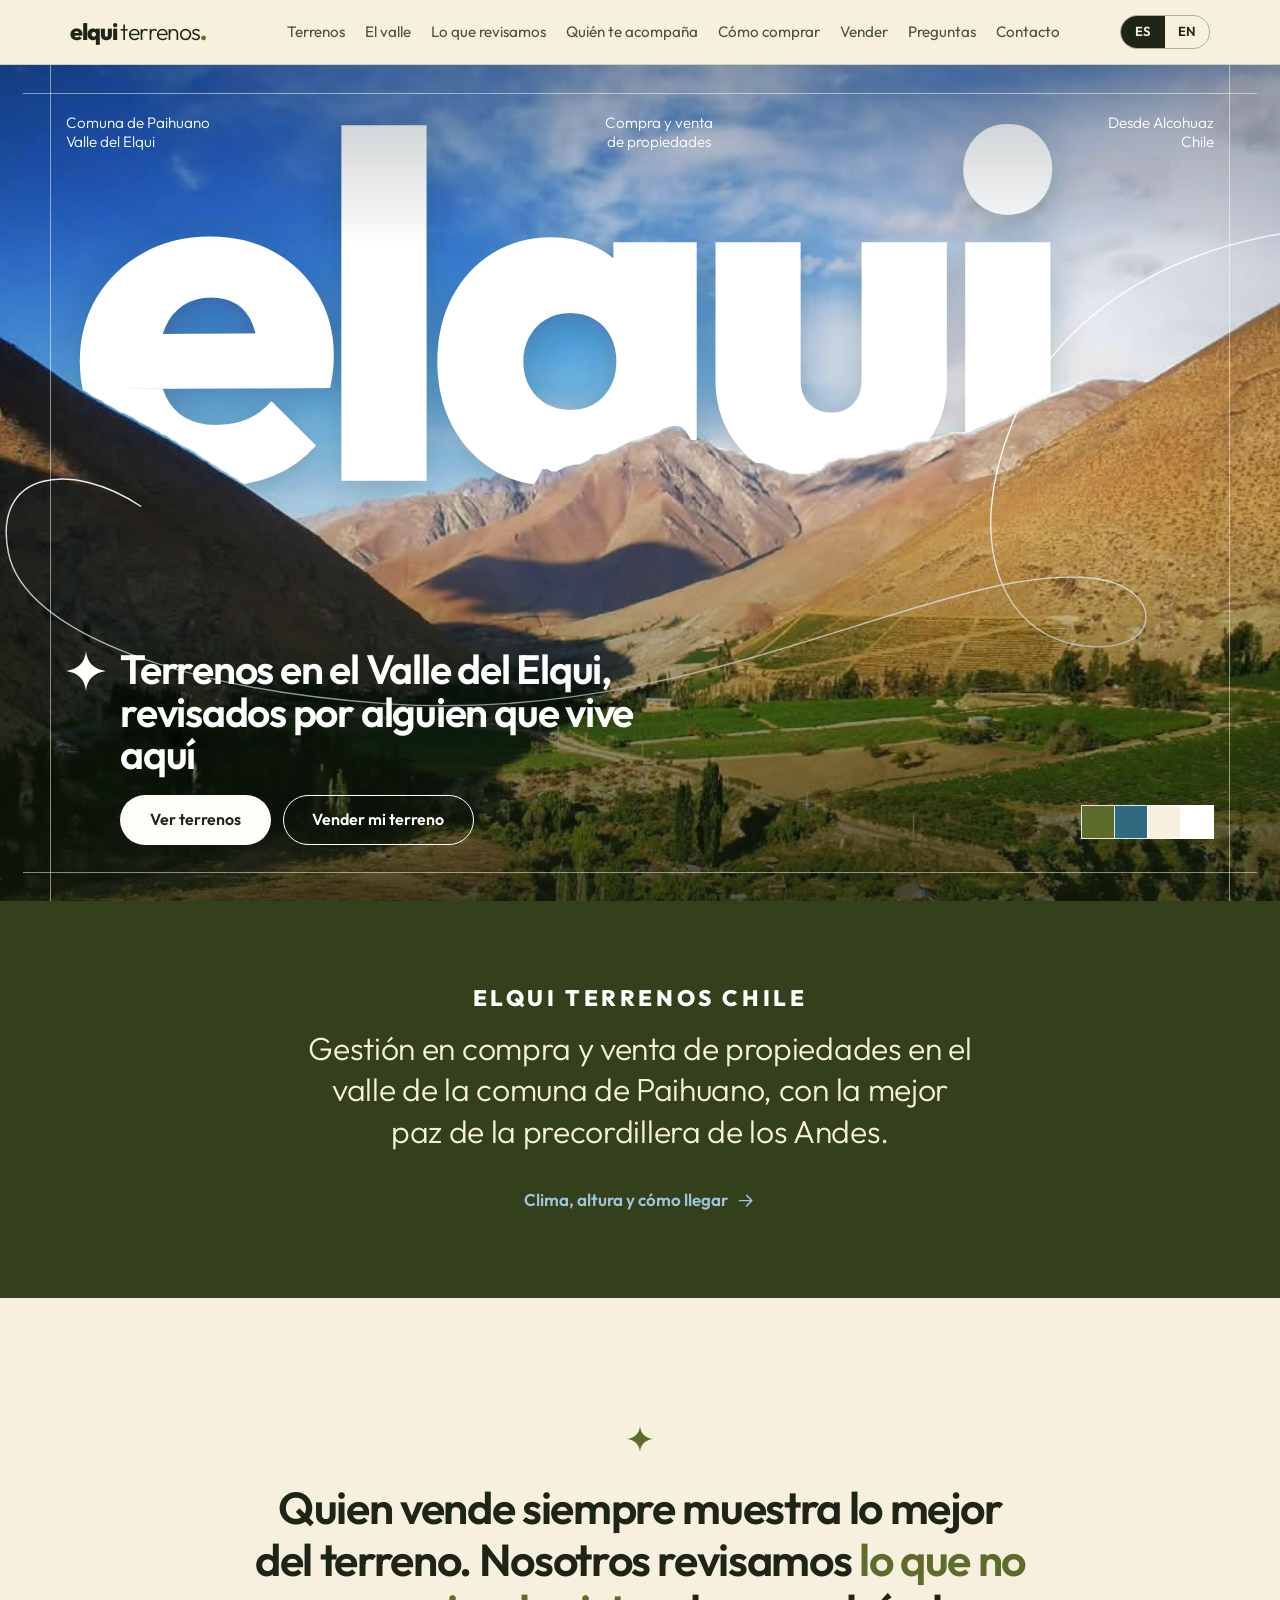
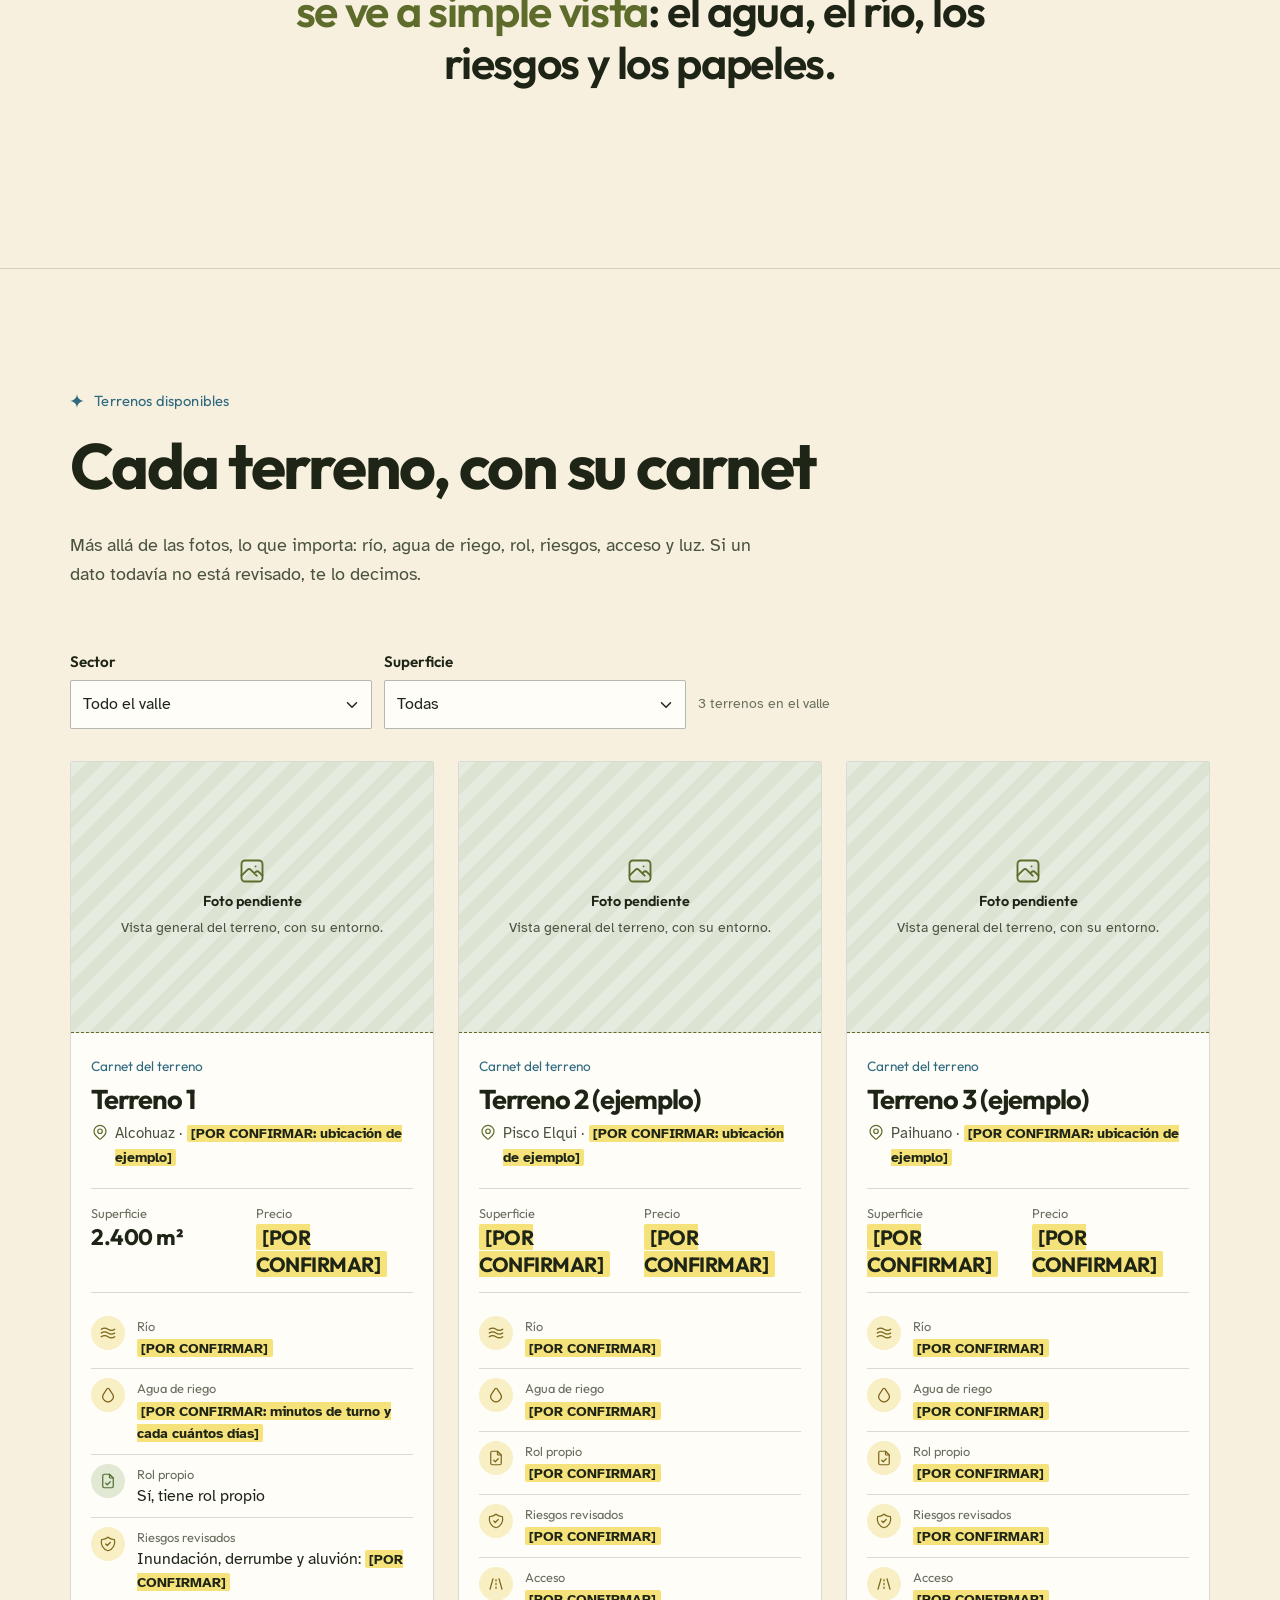
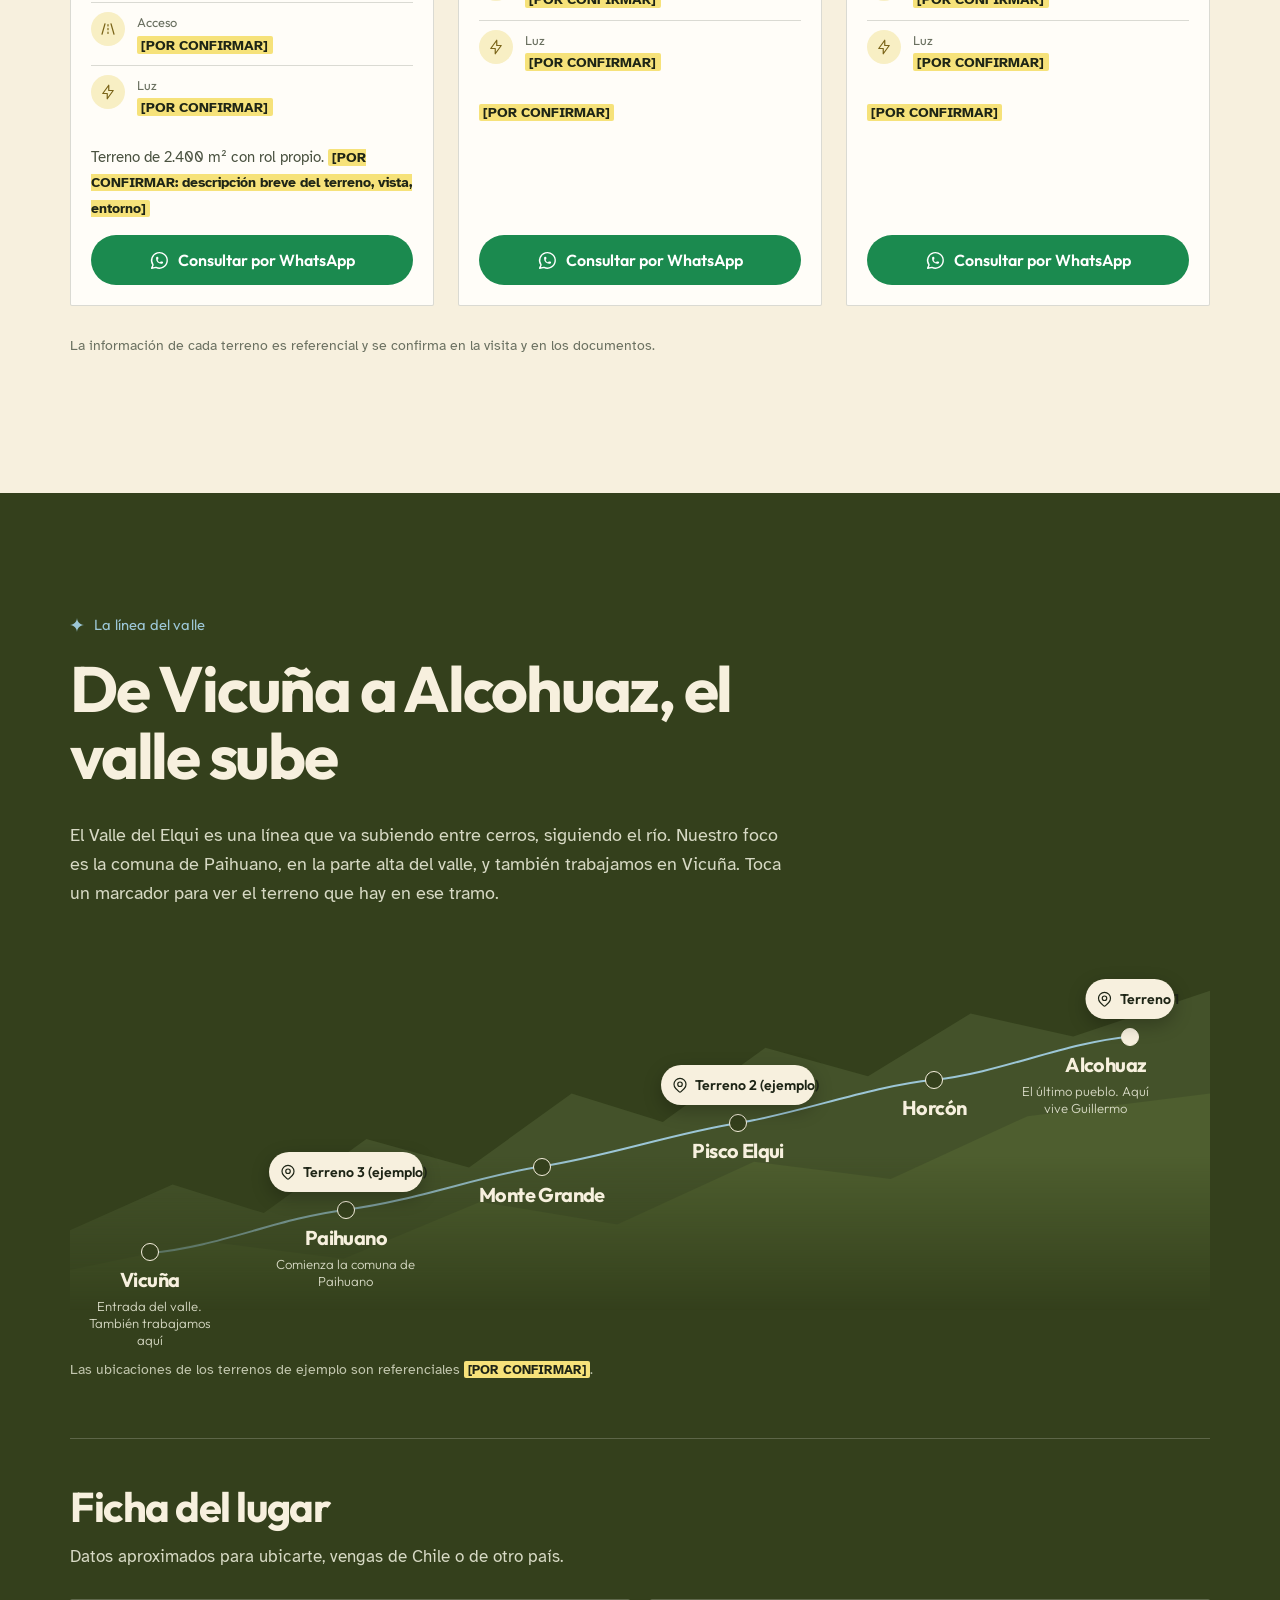
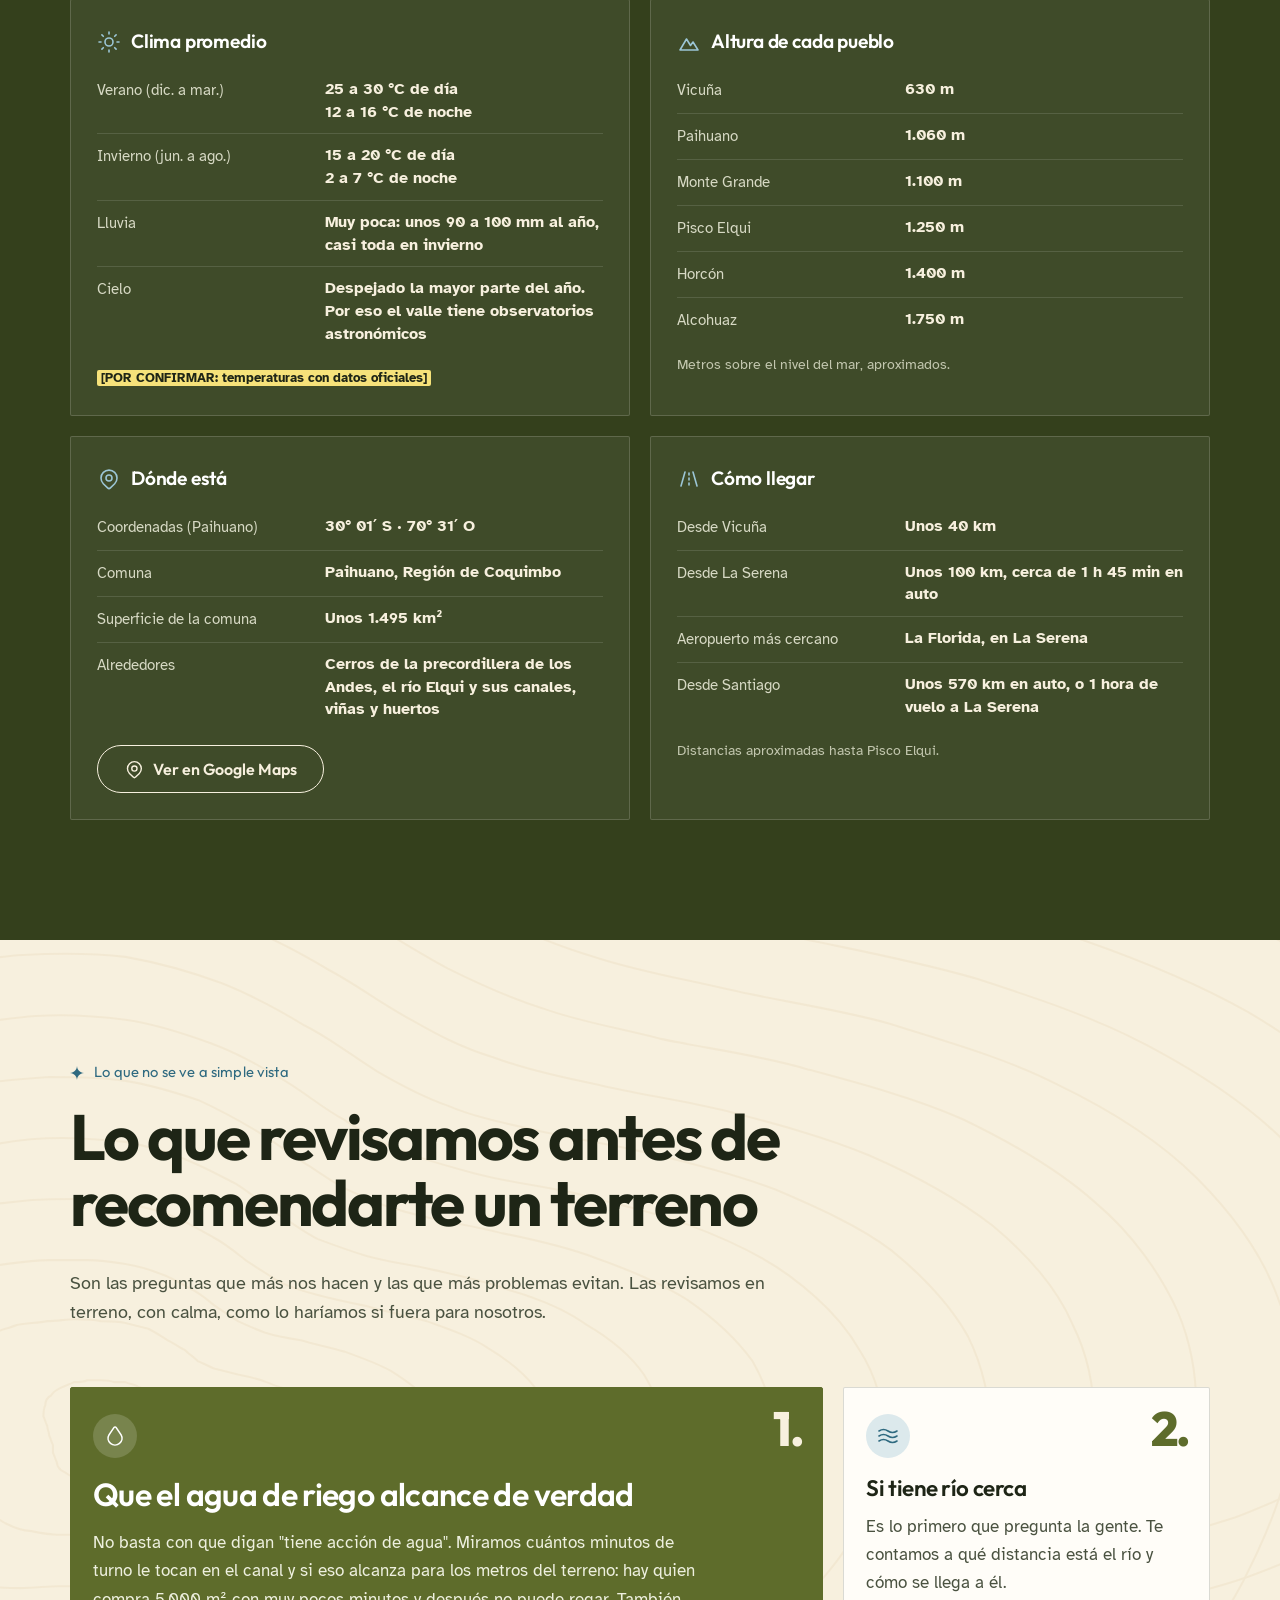
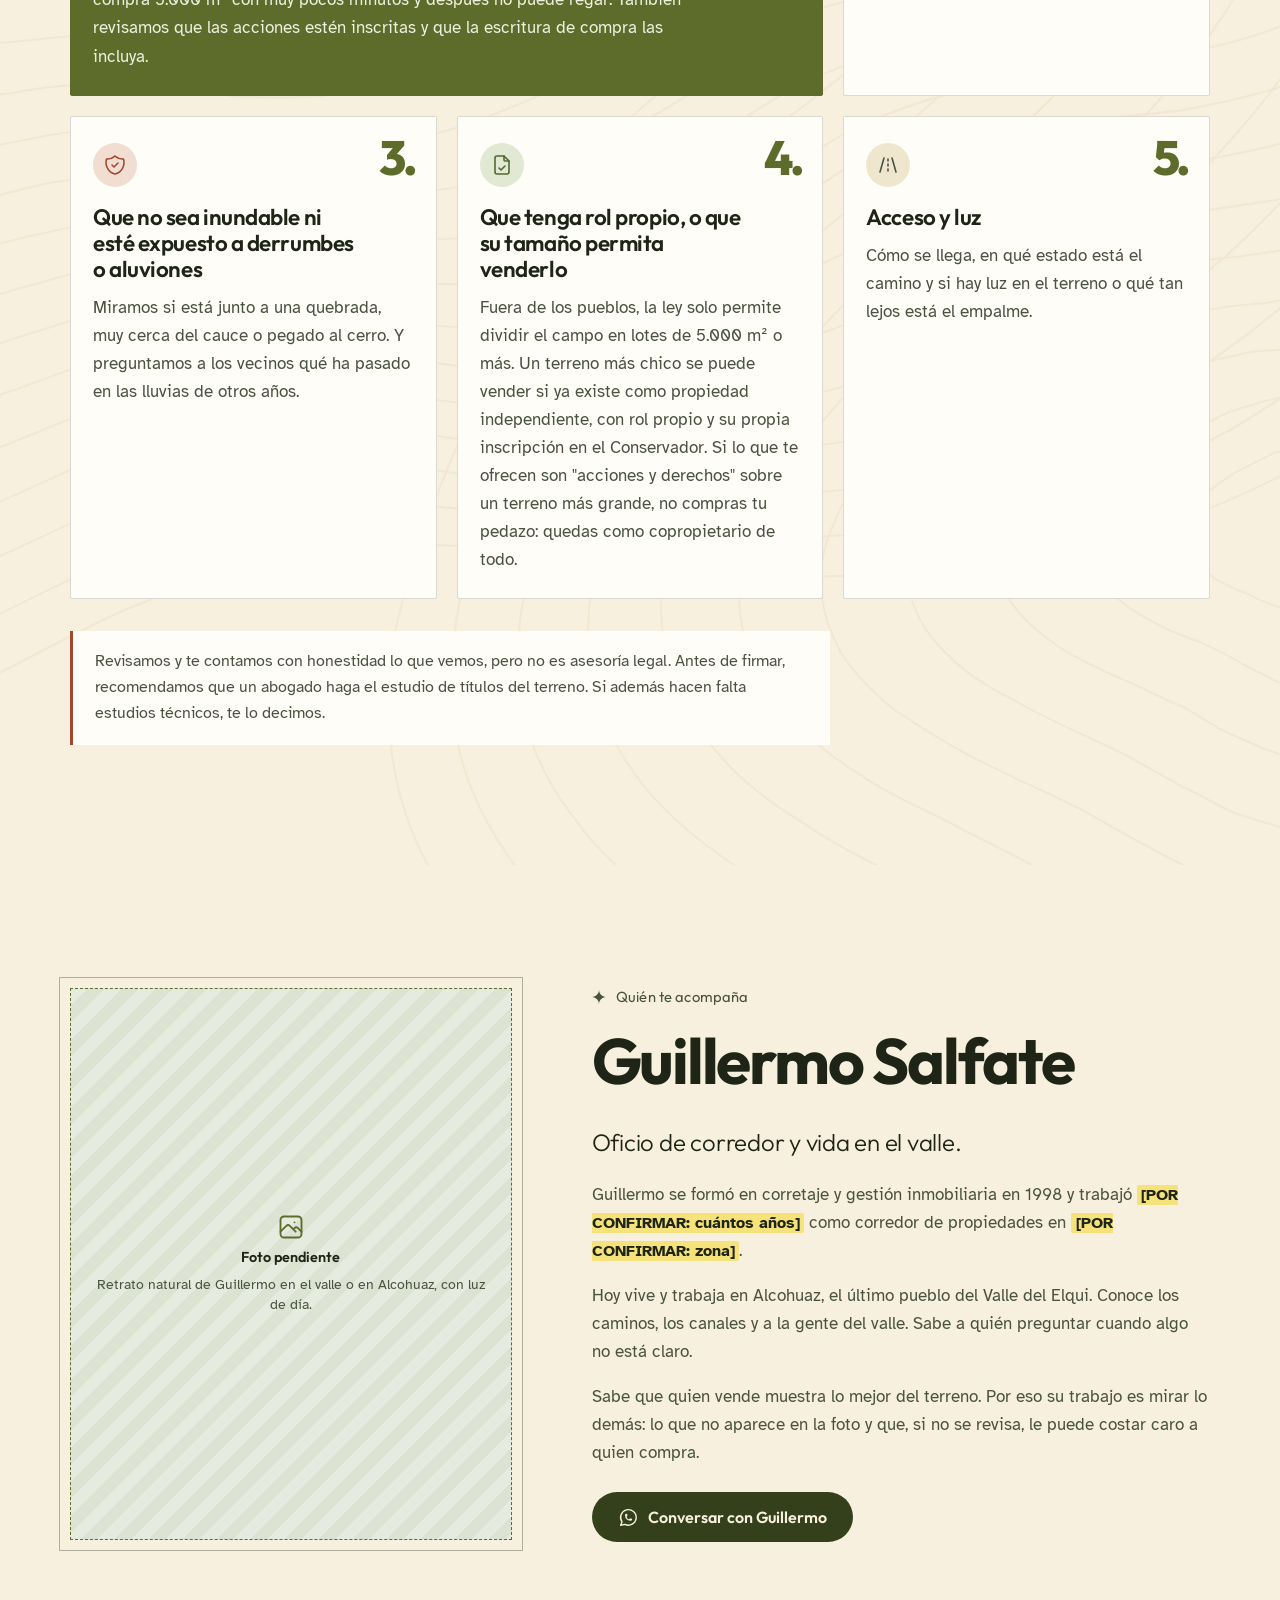
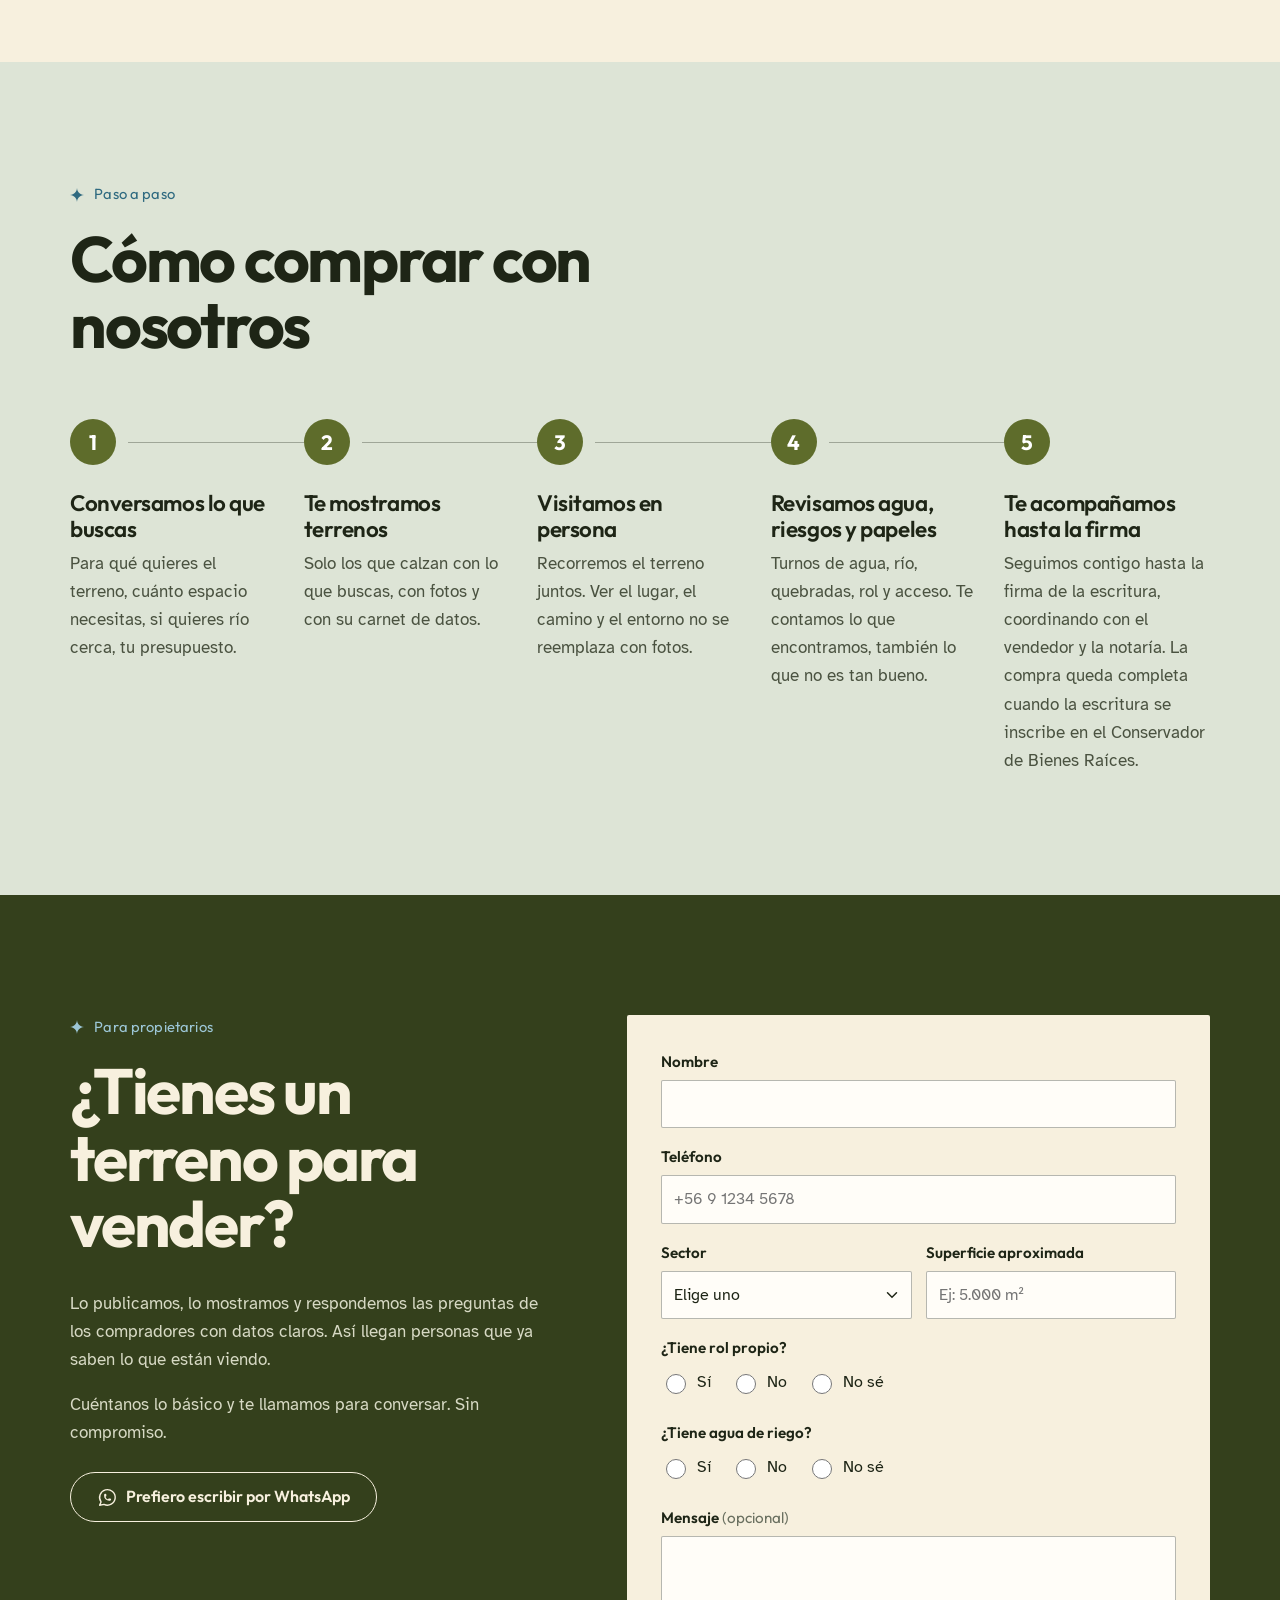
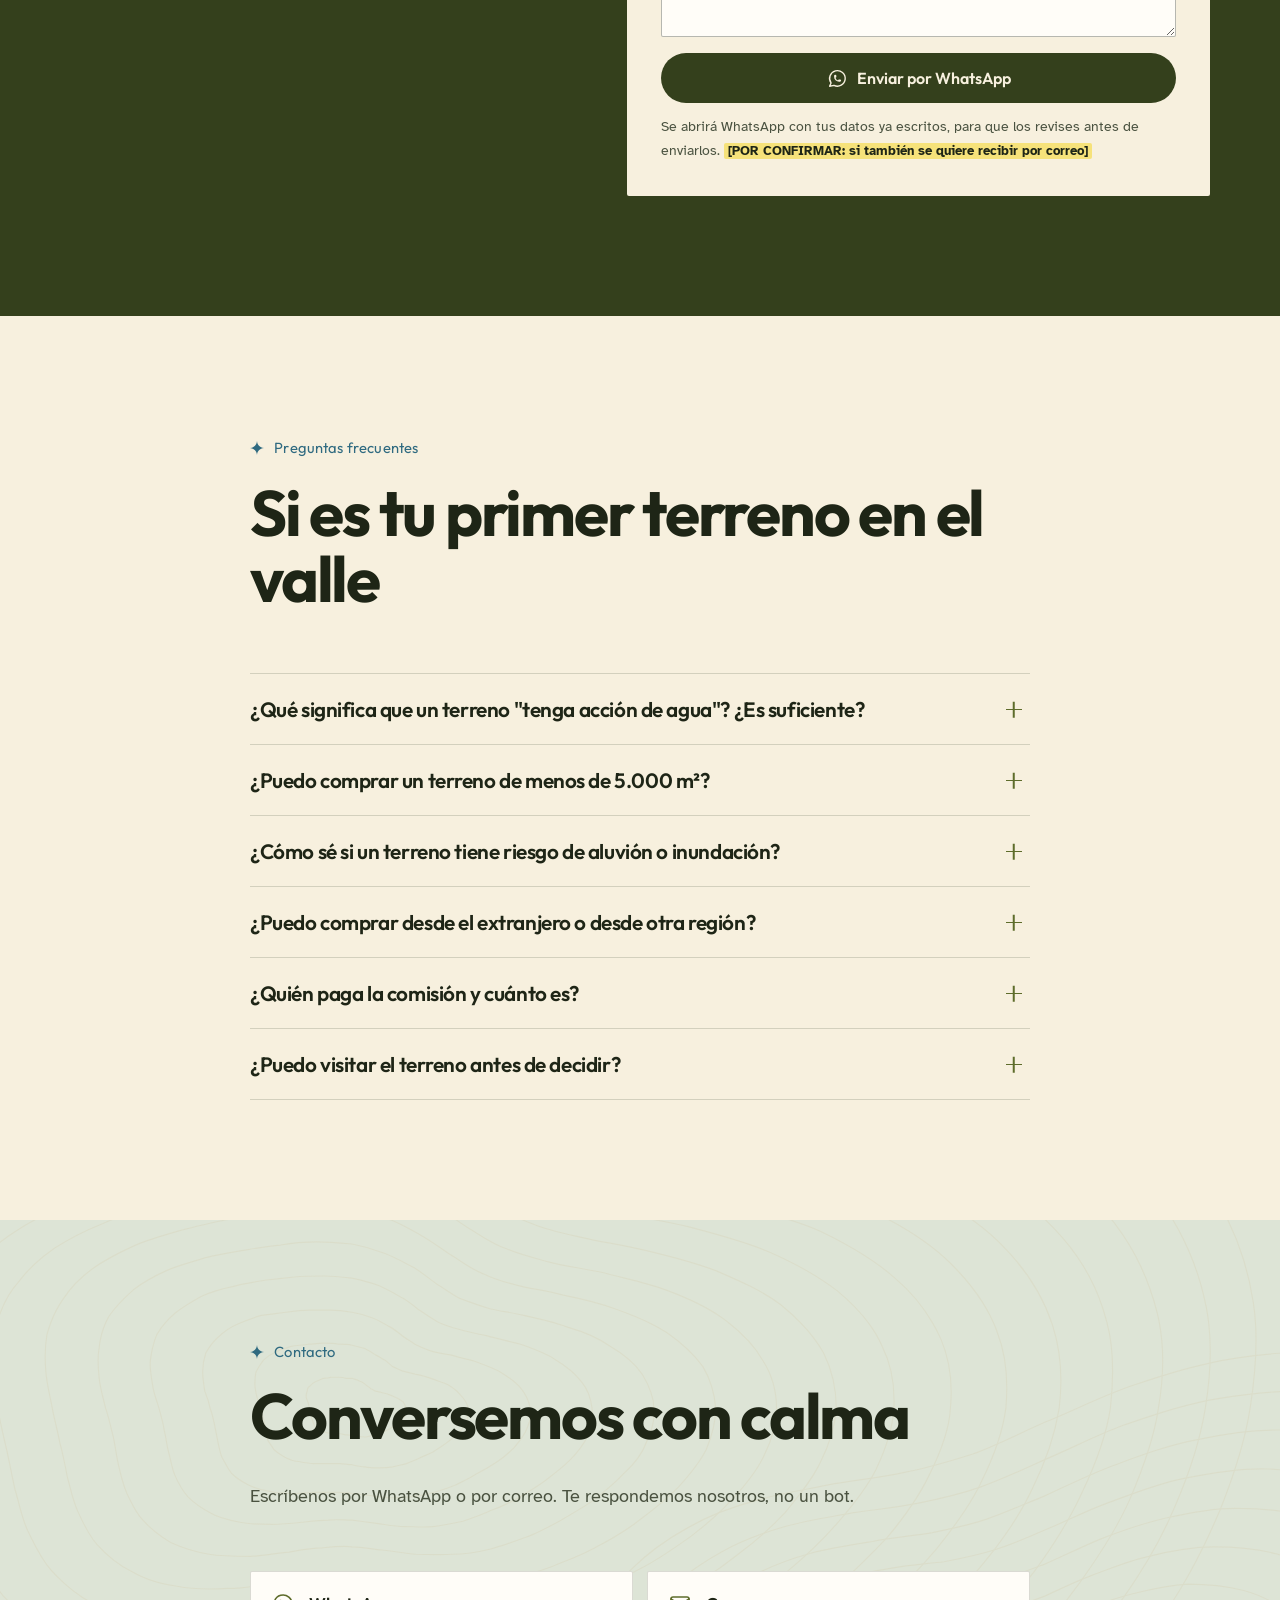
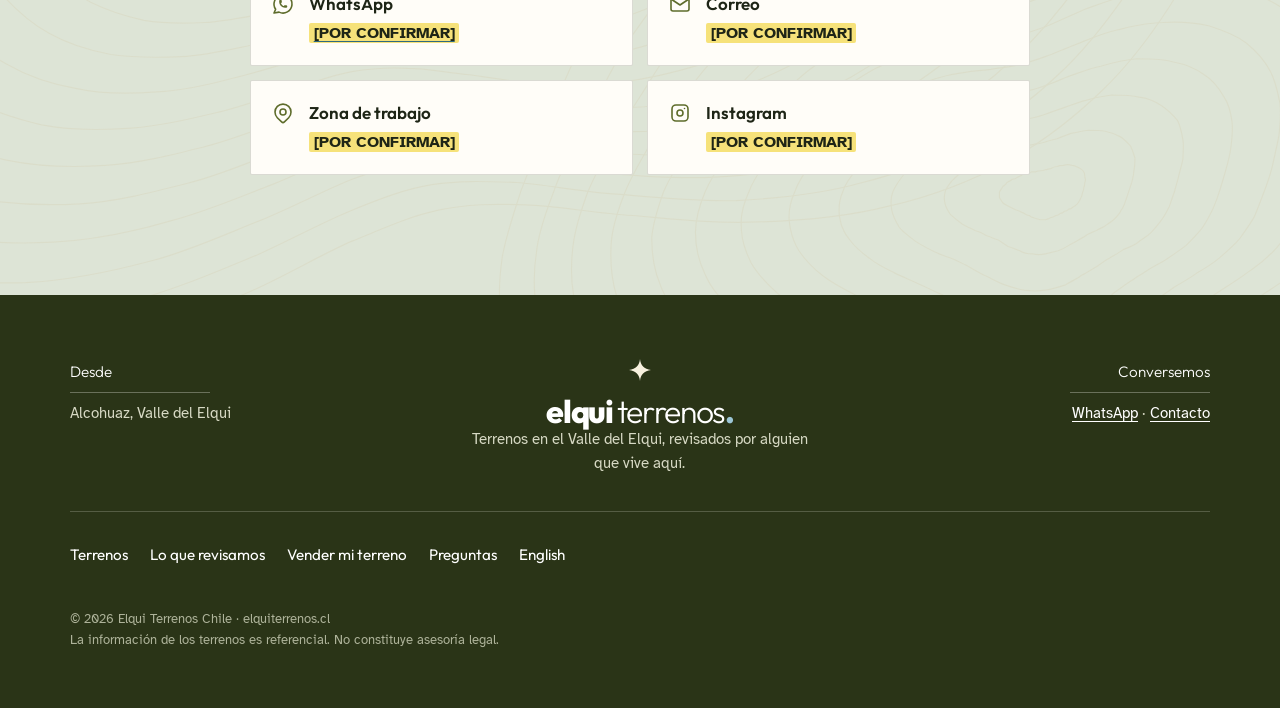
==== commit 6963a959: "Cambiar "lo más lindo" por "lo mejor del terreno" (español e inglés) Co-Authored-By: Claude Opus 5.5" ====
--- a/index.html
+++ b/index.html
@@ -21,7 +21,7 @@
   <meta property="og:locale:alternate" content="en_US">
   <meta property="og:url" content="https://elquiterrenos.cl/">
   <meta property="og:title" content="Elqui Terrenos · Terrenos revisados en el Valle del Elqui">
-  <meta property="og:description" content="Quien vende siempre muestra lo más lindo. Nosotros revisamos lo que no se ve a simple vista: agua, río, riesgos y papeles.">
+  <meta property="og:description" content="Quien vende siempre muestra lo mejor del terreno. Nosotros revisamos lo que no se ve a simple vista: agua, río, riesgos y papeles.">
   <!-- [POR CONFIRMAR] Imagen para compartir (1200 x 630 px). Se genera con la foto de portada cuando llegue. -->
   <meta property="og:image" content="https://elquiterrenos.cl/img/og-elqui-terrenos.jpg">
   <meta property="og:image:width" content="1200">
@@ -196,7 +196,7 @@
     <!-- ============ MANIFIESTO ============ -->
     <section class="manifiesto" aria-label="Nuestro oficio">
       <div class="envoltura">
-        <p class="manifiesto__texto aparecer">Quien vende siempre muestra lo más lindo. Nosotros revisamos <em>lo que no se ve a simple vista</em>: el agua, el río, los riesgos y los papeles.</p>
+        <p class="manifiesto__texto aparecer">Quien vende siempre muestra lo mejor del terreno. Nosotros revisamos <em>lo que no se ve a simple vista</em>: el agua, el río, los riesgos y los papeles.</p>
         <p class="manifiesto__firma aparecer">Para cuidar a quien compra</p>
       </div>
     </section>
@@ -207,7 +207,7 @@
         <header class="seccion__cabeza aparecer">
           <p class="sobretitulo">Terrenos disponibles</p>
           <h2 id="terrenos-titulo">Cada terreno, con su carnet</h2>
-          <p class="seccion__bajada">Antes de la foto bonita, lo que importa: río, agua de riego, rol, riesgos, acceso y luz. Si un dato todavía no está revisado, te lo decimos.</p>
+          <p class="seccion__bajada">Más allá de las fotos, lo que importa: río, agua de riego, rol, riesgos, acceso y luz. Si un dato todavía no está revisado, te lo decimos.</p>
         </header>
 
         <form class="filtros aparecer" id="filtros" aria-label="Filtrar terrenos">
@@ -420,7 +420,7 @@
           <p class="persona__lead">Oficio de corredor y vida en el valle.</p>
           <p>Guillermo se formó en corretaje y gestión inmobiliaria en 1998 y trabajó <mark class="pc">[POR CONFIRMAR: cuántos años]</mark> como corredor de propiedades en <mark class="pc">[POR CONFIRMAR: zona]</mark>.</p>
           <p>Hoy vive y trabaja en Alcohuaz, el último pueblo del Valle del Elqui. Conoce los caminos, los canales y a la gente del valle. Sabe a quién preguntar cuando algo no está claro.</p>
-          <p>Sabe que quien vende muestra lo más lindo. Por eso su trabajo es mirar lo otro: lo que no aparece en la foto y que, si no se revisa, le puede costar caro a quien compra.</p>
+          <p>Sabe que quien vende muestra lo mejor del terreno. Por eso su trabajo es mirar lo demás: lo que no aparece en la foto y que, si no se revisa, le puede costar caro a quien compra.</p>
           <a class="boton boton--noche" href="#contacto" data-wa="Hola Guillermo, quiero conversar sobre un terreno en el Valle del Elqui.">
             <svg class="ico" aria-hidden="true"><use href="#i-wa"/></svg> Conversar con Guillermo
           </a>
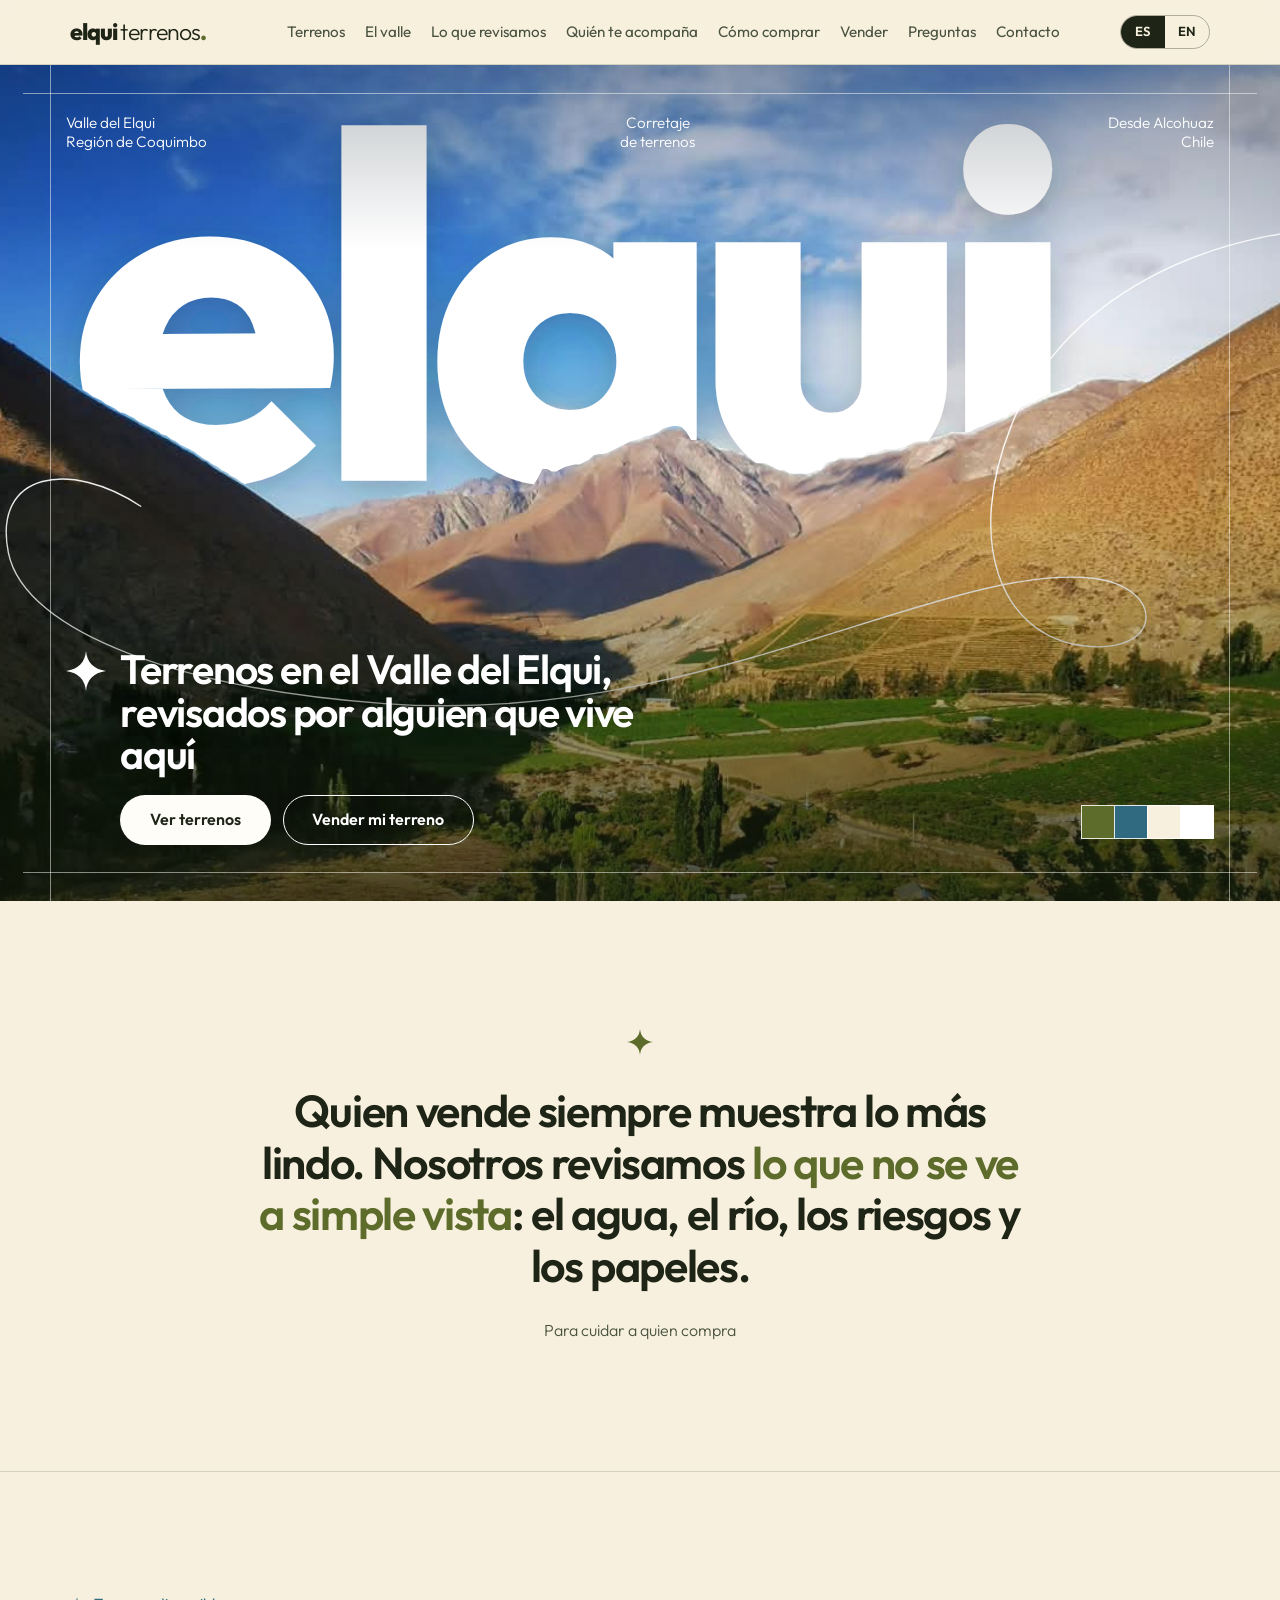
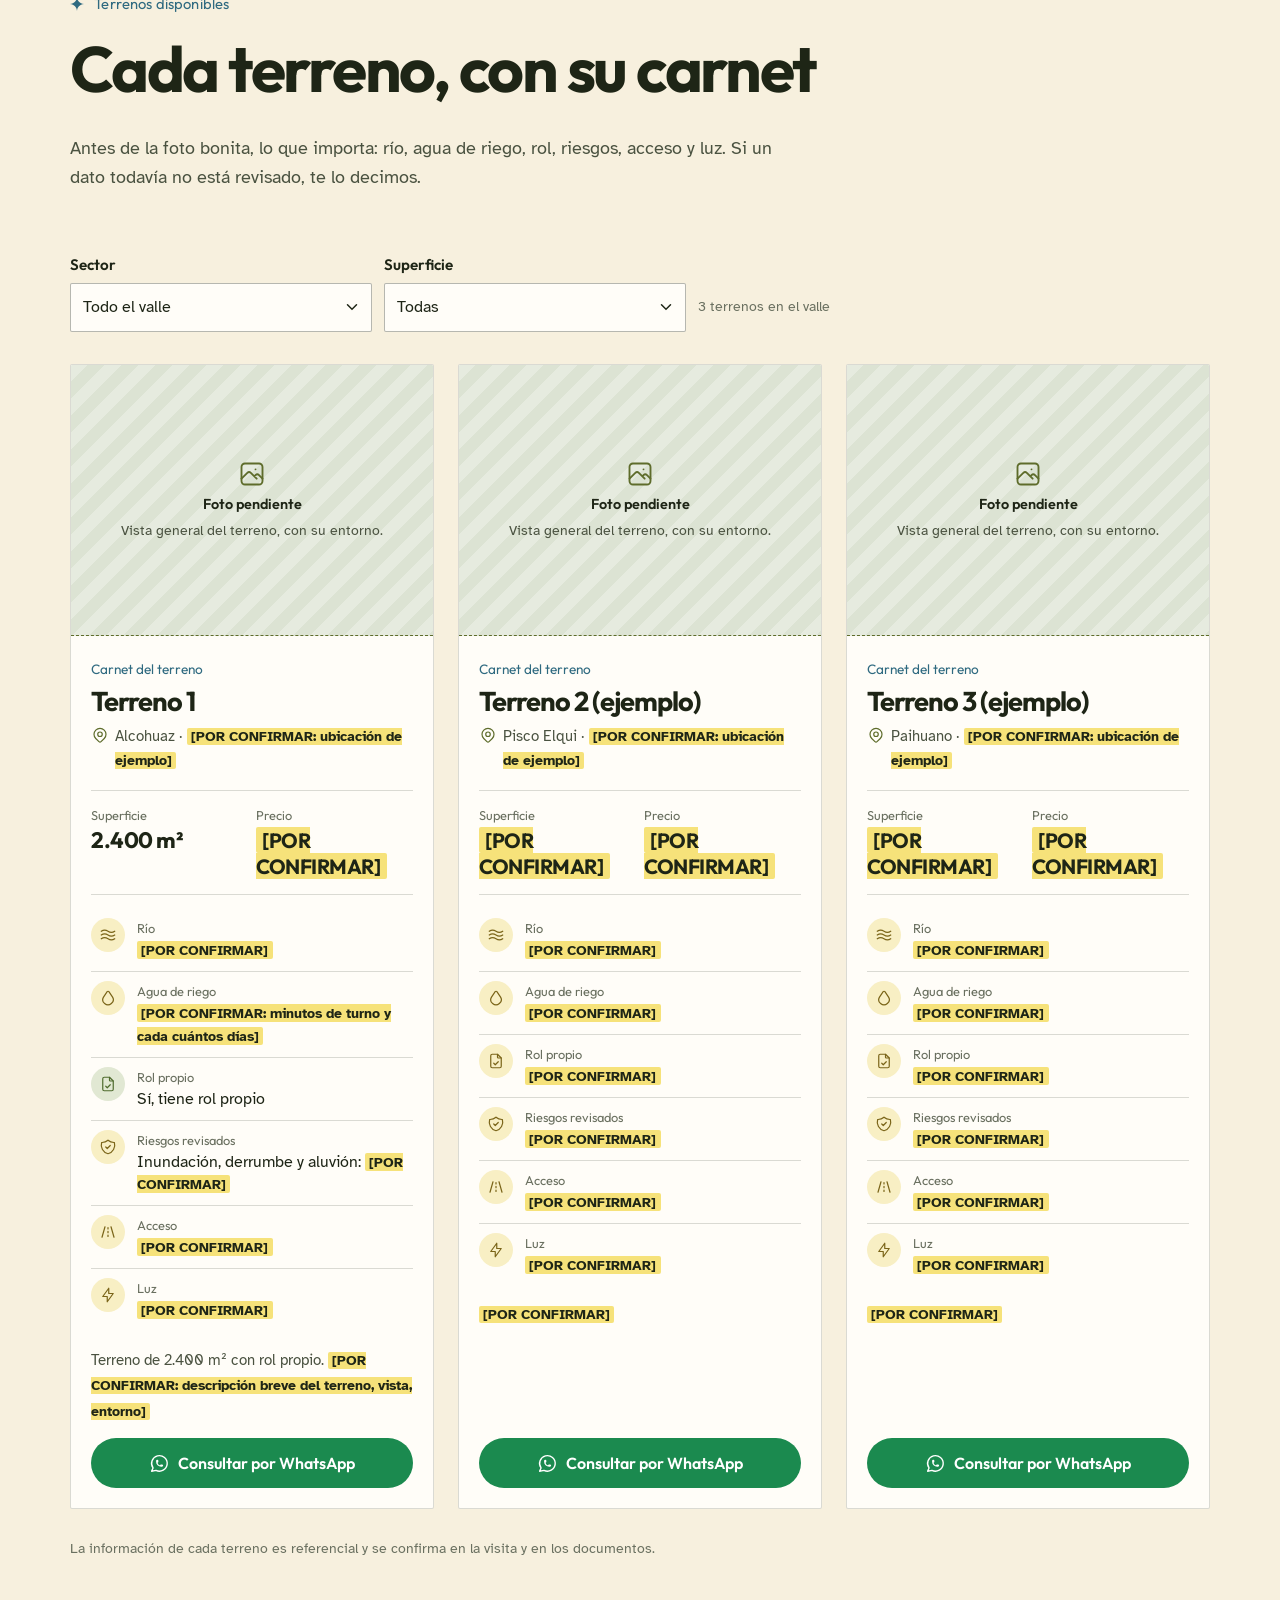
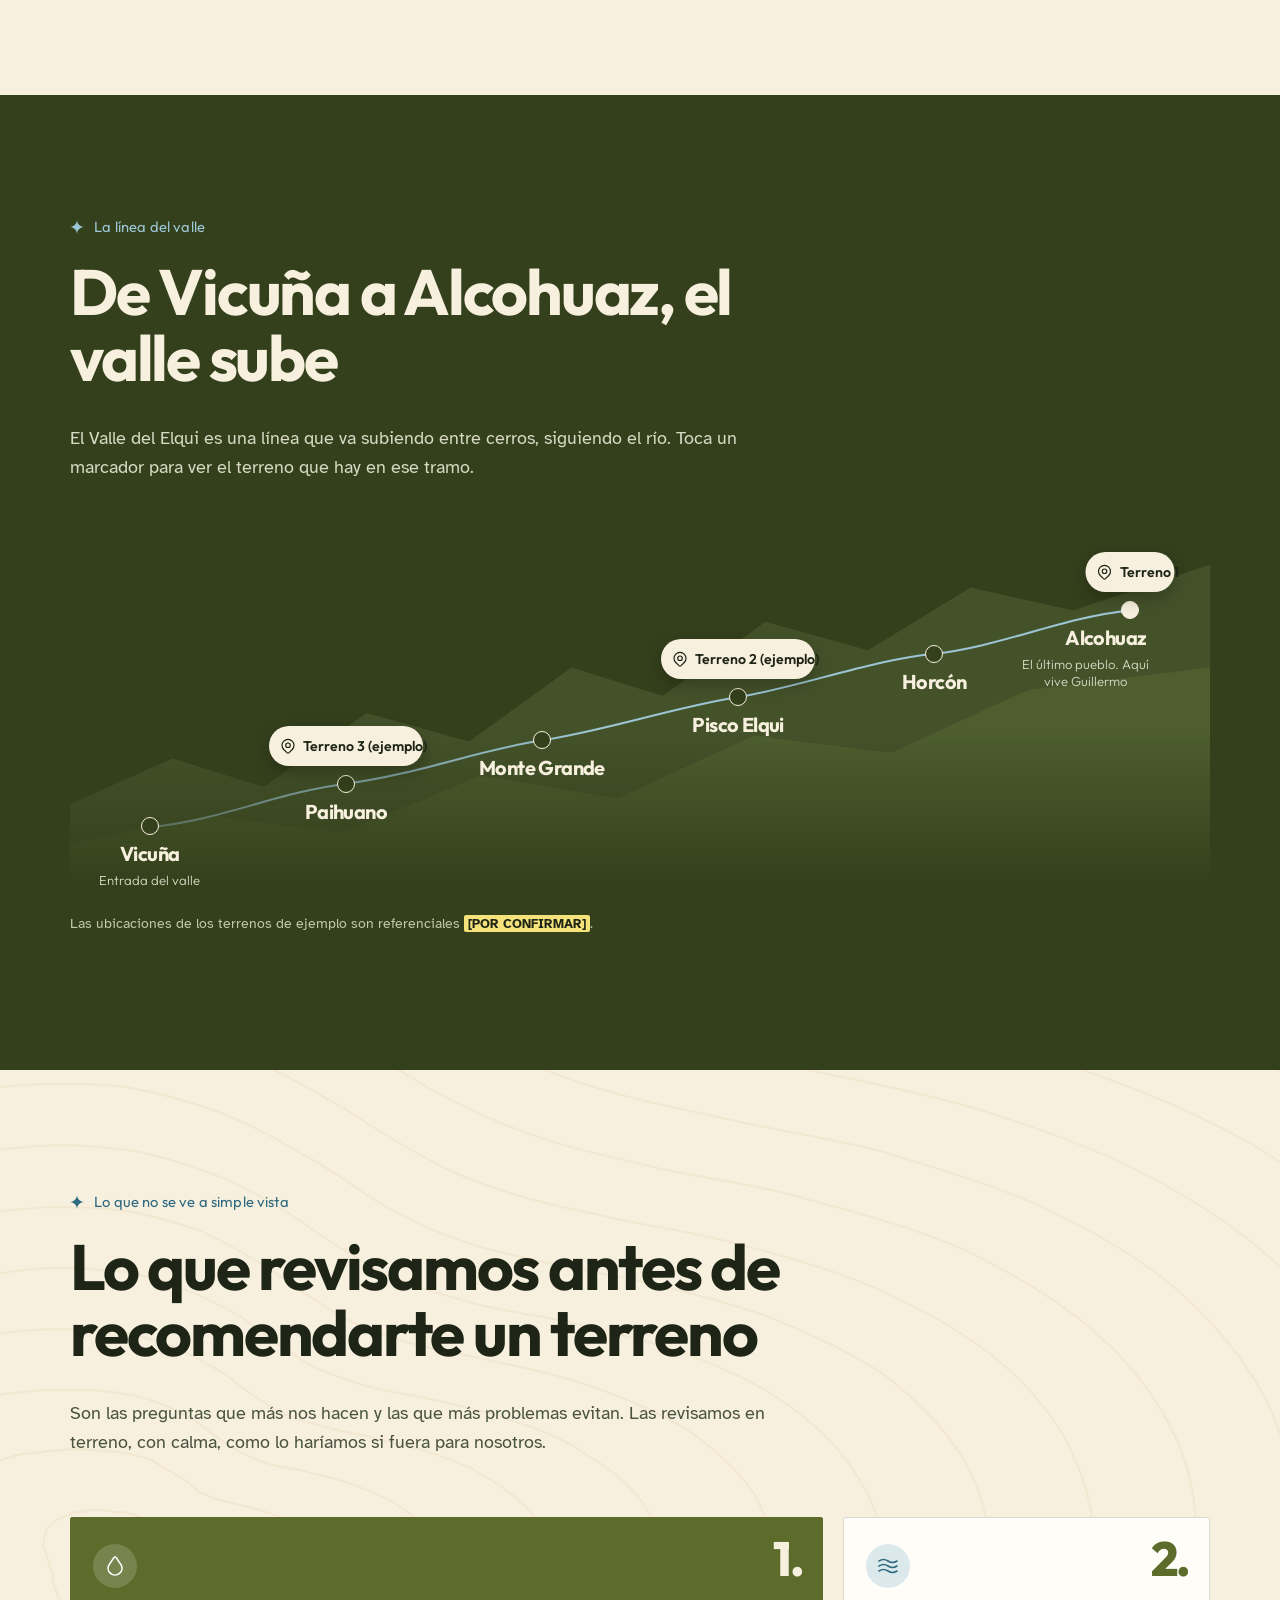
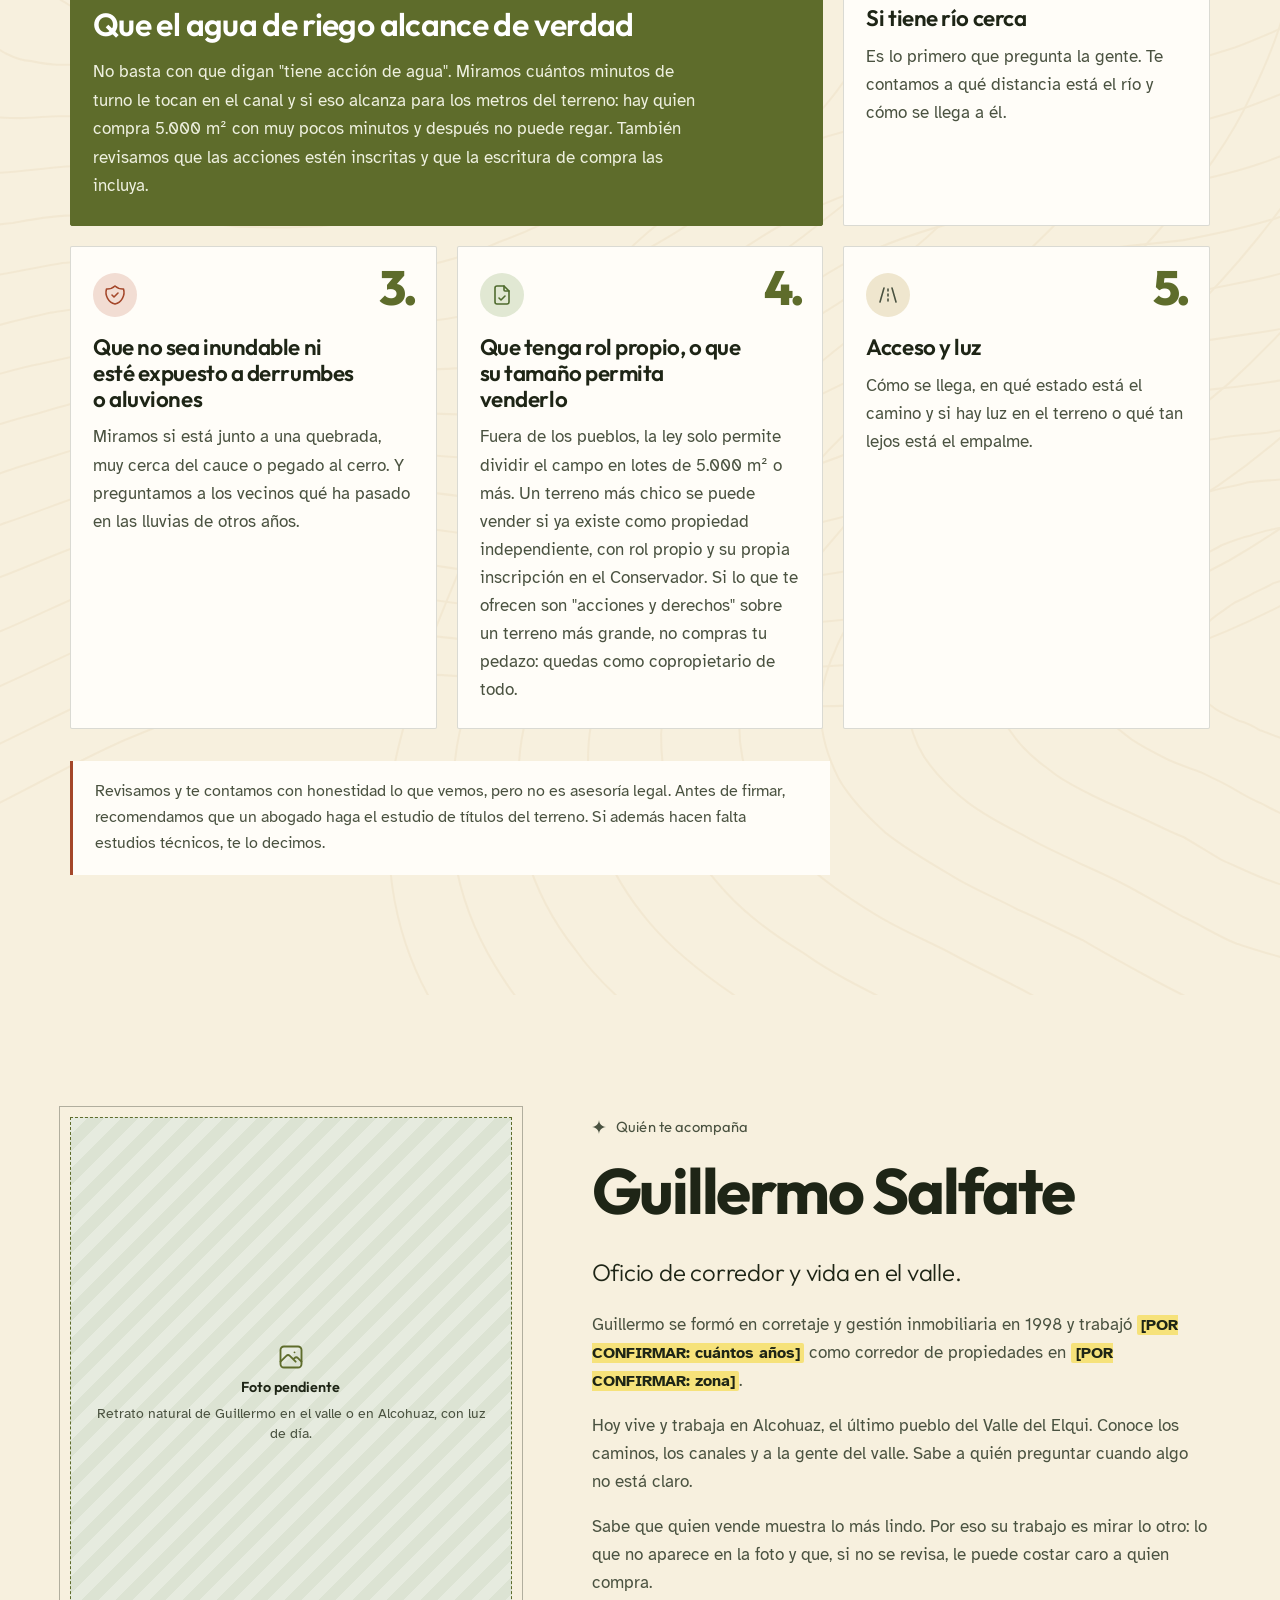
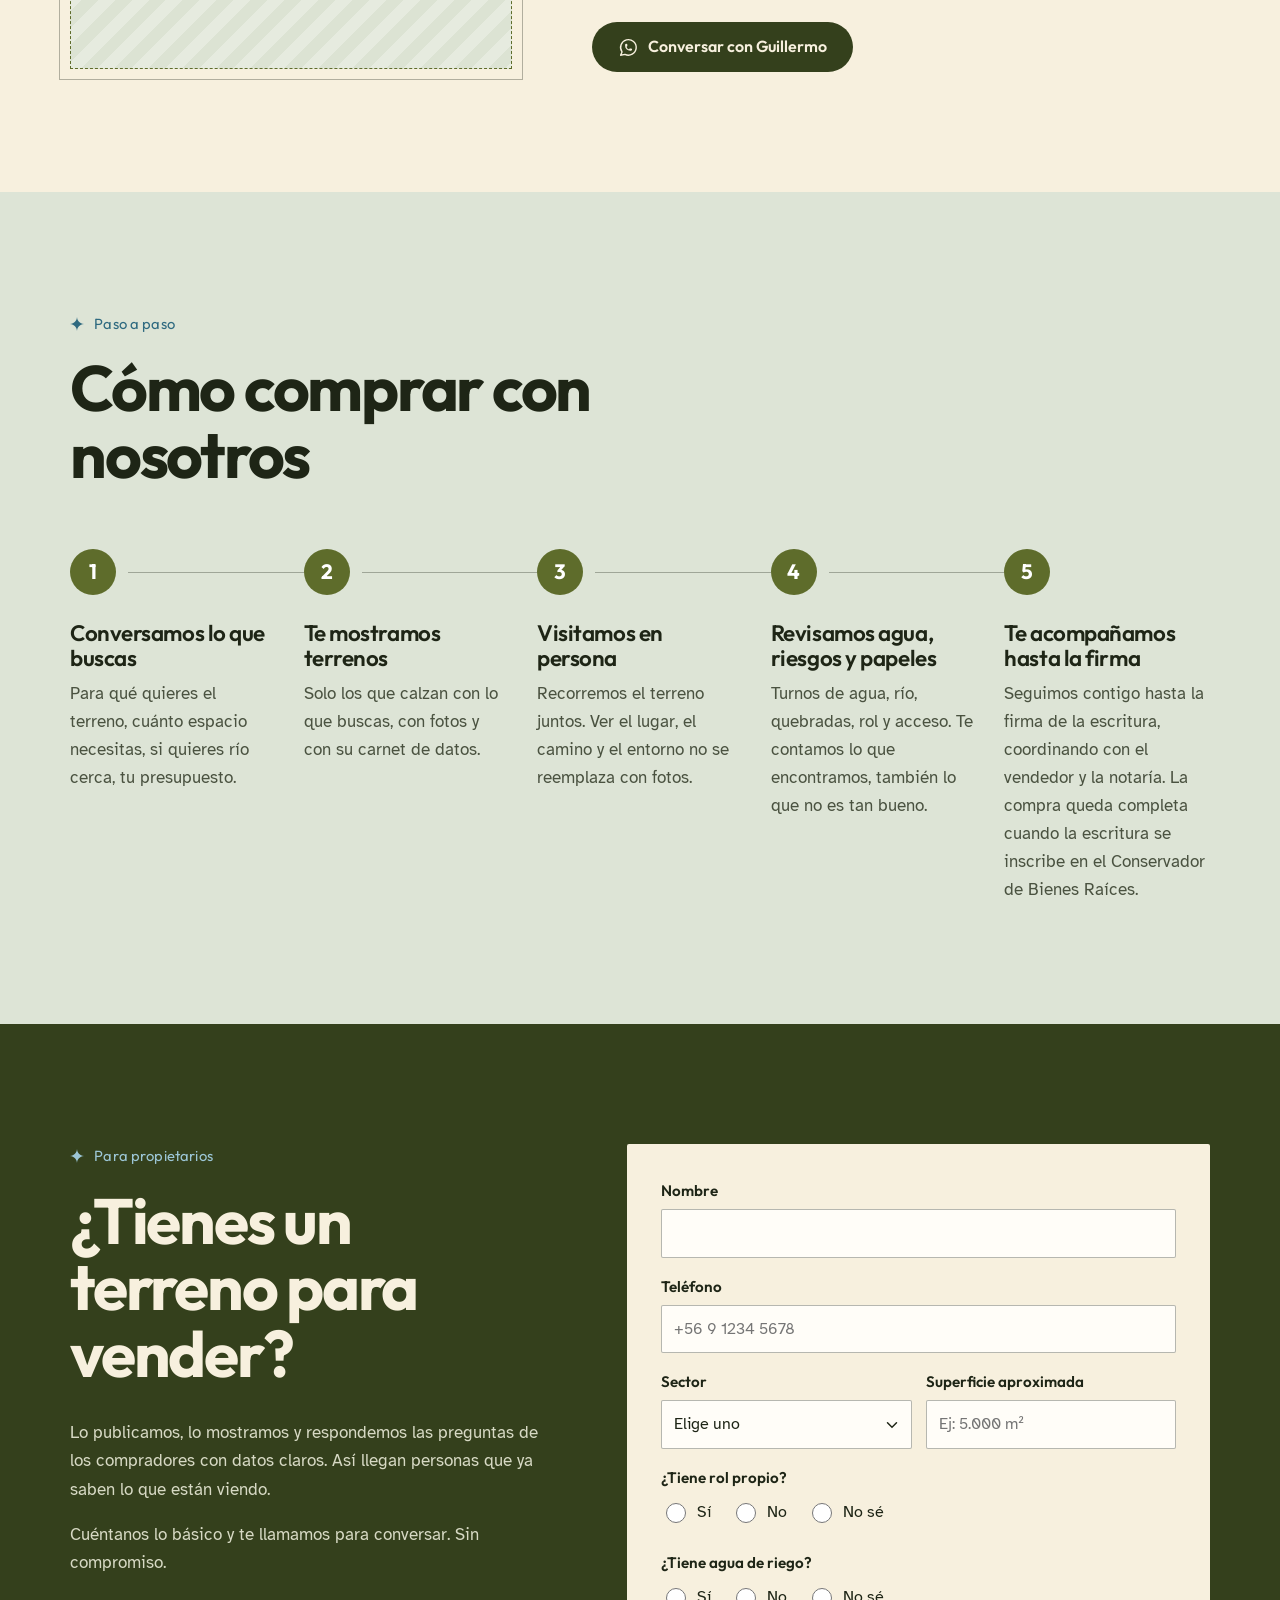
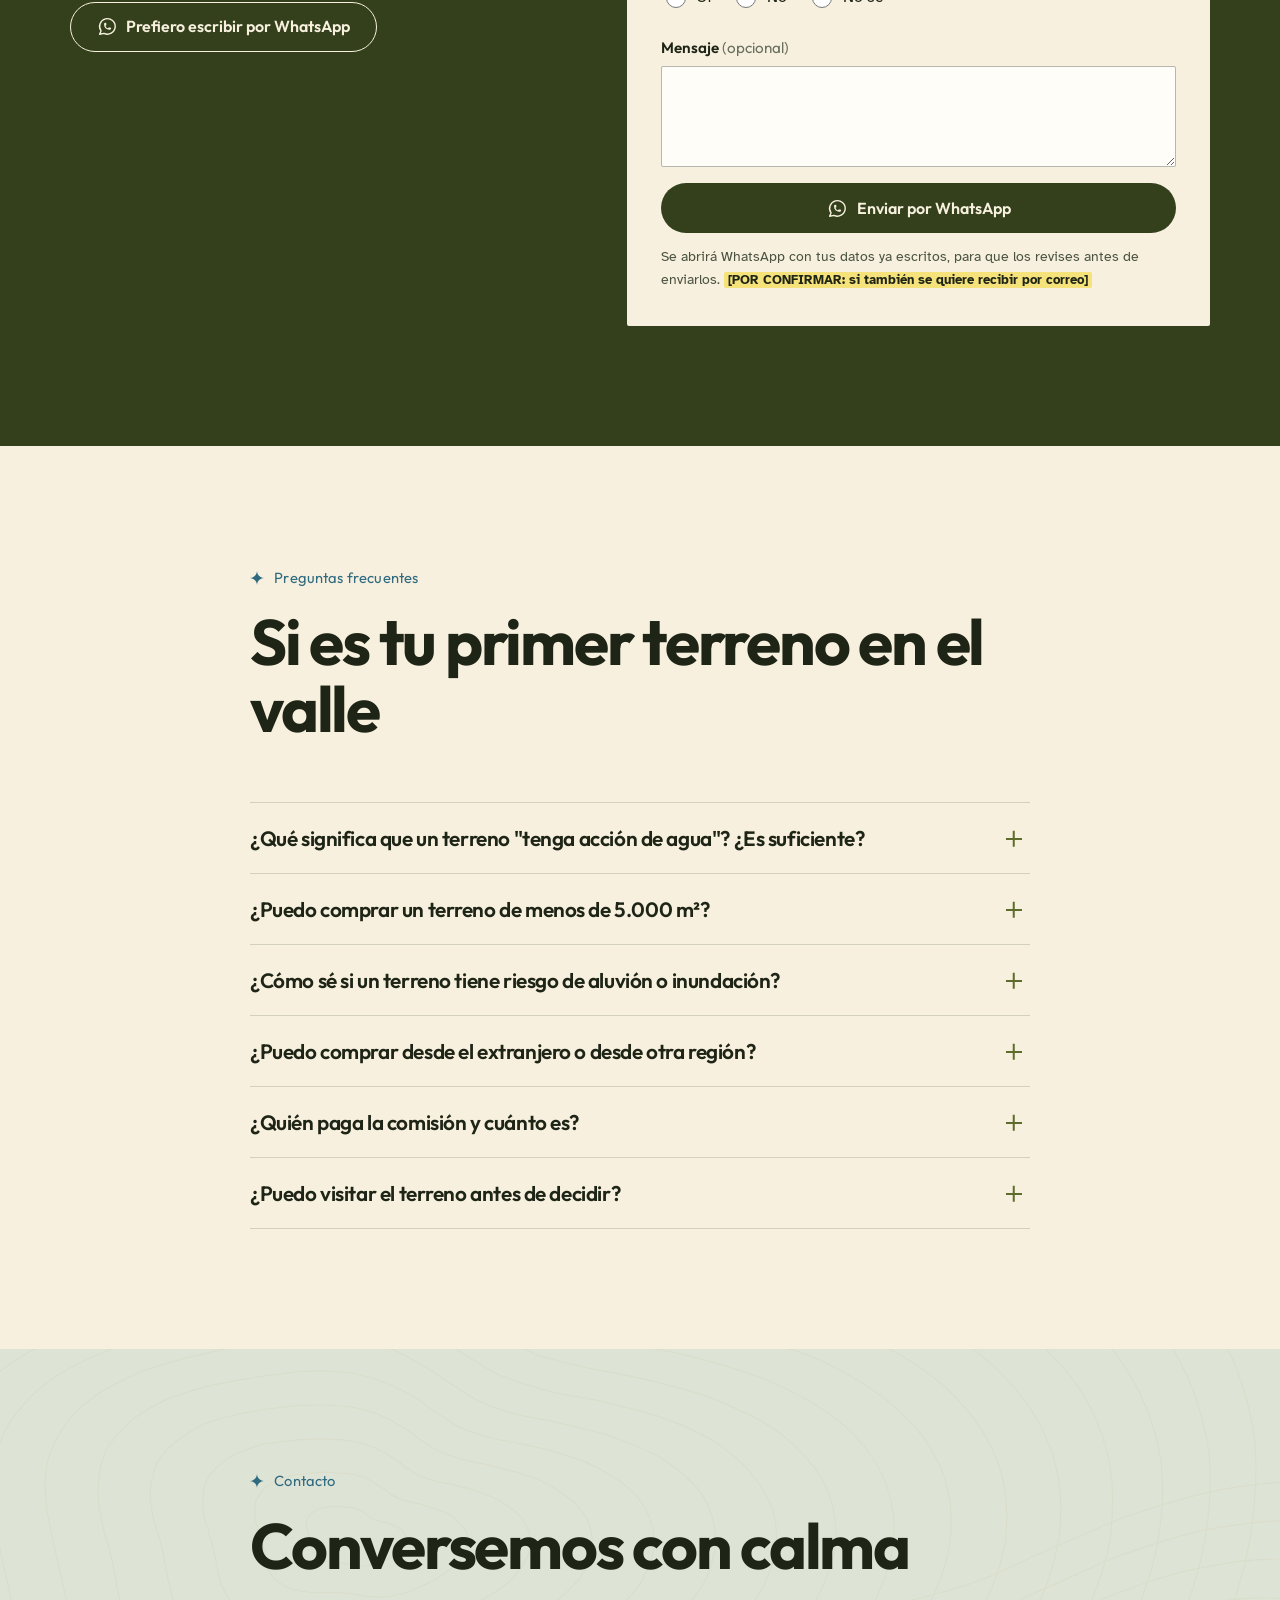
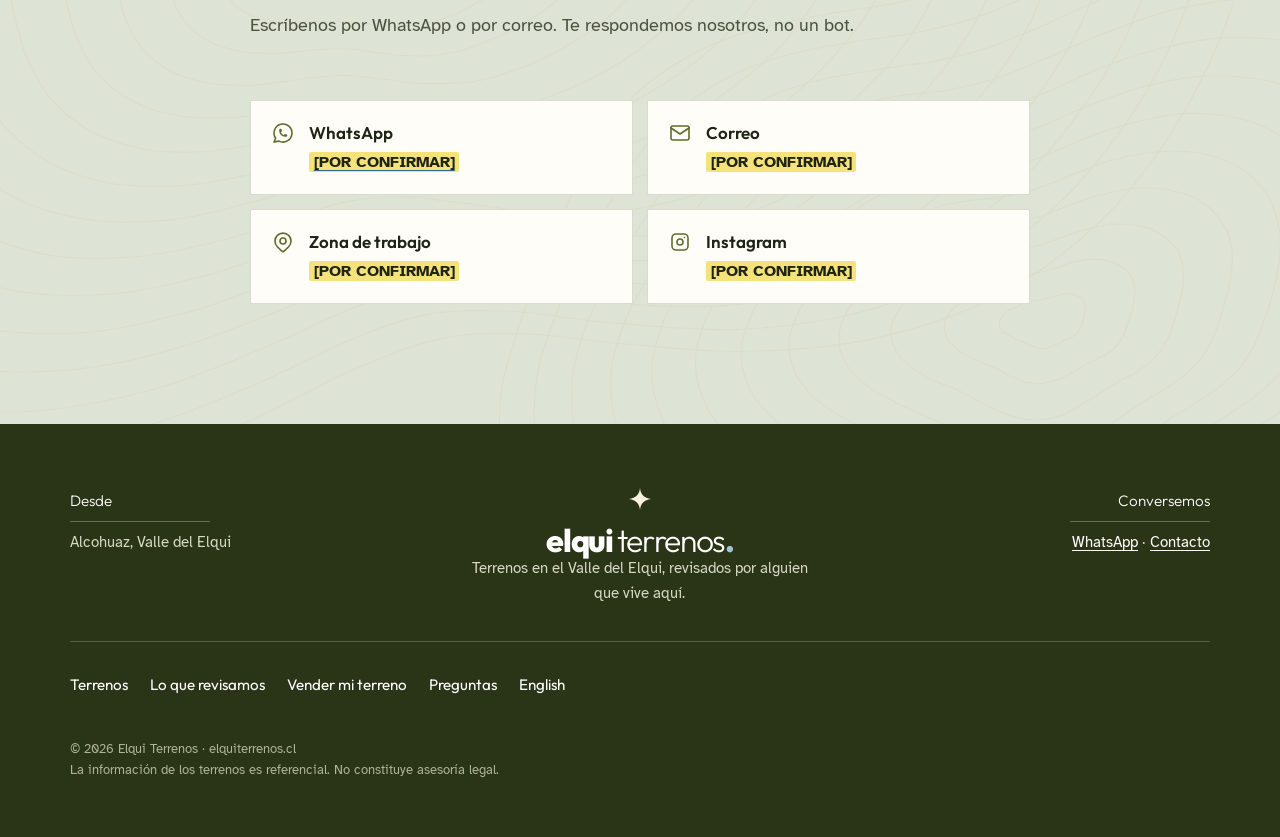
==== commit 70cc4e80: "Bloques numerados para pedir cambios (se ven con ?bloques) Cada bloque y sus partes llevan un número" ====
--- a/index.html
+++ b/index.html
@@ -1,143 +1,139 @@
-<!doctype html>
-<html lang="es-CL">
-<head>
-  <meta charset="utf-8">
-  <meta name="viewport" content="width=device-width, initial-scale=1">
-  <title>Elqui Terrenos · Terrenos revisados en el Valle del Elqui</title>
-  <meta name="description" content="Gestión en compra y venta de propiedades en la comuna de Paihuano, Valle del Elqui, Chile. Terrenos revisados por alguien que vive en el valle: agua de riego, río, riesgos, rol y acceso.">
-  <link rel="canonical" href="https://elquiterrenos.cl/">
-  <link rel="alternate" hreflang="es" href="https://elquiterrenos.cl/">
-  <link rel="alternate" hreflang="en" href="https://elquiterrenos.cl/en/">
-  <link rel="alternate" hreflang="x-default" href="https://elquiterrenos.cl/">
-  <!-- BORRADOR: quitar esta línea al publicar en elquiterrenos.cl, para que Google pueda mostrar la página -->
-  <meta name="robots" content="noindex, nofollow">
-  <meta name="theme-color" content="#6E8C82">
-  <script>document.documentElement.classList.add("js")</script>
-
-  <!-- Open Graph: así se ve el enlace al compartirlo por WhatsApp, Facebook, etc. -->
-  <meta property="og:type" content="website">
-  <meta property="og:site_name" content="Elqui Terrenos">
-  <meta property="og:locale" content="es_CL">
-  <meta property="og:locale:alternate" content="en_US">
-  <meta property="og:url" content="https://elquiterrenos.cl/">
-  <meta property="og:title" content="Elqui Terrenos · Terrenos revisados en el Valle del Elqui">
-  <meta property="og:description" content="Quien vende siempre muestra lo mejor del terreno. Nosotros revisamos lo que no se ve a simple vista: agua, río, riesgos y papeles.">
-  <!-- [POR CONFIRMAR] Imagen para compartir (1200 x 630 px). Se genera con la foto de portada cuando llegue. -->
-  <meta property="og:image" content="https://elquiterrenos.cl/img/og-elqui-terrenos.jpg">
-  <meta property="og:image:width" content="1200">
-  <meta property="og:image:height" content="630">
-  <meta property="og:image:alt" content="Valle del Elqui con el texto Elqui Terrenos">
-  <meta name="twitter:card" content="summary_large_image">
-
-  <link rel="icon" href="img/favicon.svg" type="image/svg+xml">
-
-  <link rel="preconnect" href="https://fonts.googleapis.com">
-  <link rel="preconnect" href="https://fonts.gstatic.com" crossorigin>
-  <link href="https://fonts.googleapis.com/css2?family=Atkinson+Hyperlegible:ital,wght@0,400;0,700;1,400&family=Outfit:wght@300;400;600;700;800&display=swap" rel="stylesheet">
-  <link rel="stylesheet" href="css/styles.css">
-
-  <!-- Datos estructurados para Google. Completar teléfono, correo e Instagram cuando estén confirmados. -->
-  <script type="application/ld+json">
-  {
-    "@context": "https://schema.org",
-    "@type": "RealEstateAgent",
-    "name": "Elqui Terrenos",
-    "alternateName": "Elqui Terrenos Chile",
-    "url": "https://elquiterrenos.cl/",
-    "description": "Corretaje de terrenos en el Valle del Elqui, Chile. Revisamos agua de riego, río, riesgos, rol propio, acceso y luz antes de recomendar un terreno.",
-    "image": "https://elquiterrenos.cl/img/og-elqui-terrenos.jpg",
-    "areaServed": [
-      { "@type": "Place", "name": "Comuna de Paihuano, Valle del Elqui, Región de Coquimbo, Chile" },
-      { "@type": "Place", "name": "Vicuña" },
-      { "@type": "Place", "name": "Paihuano" },
-      { "@type": "Place", "name": "Monte Grande" },
-      { "@type": "Place", "name": "Pisco Elqui" },
-      { "@type": "Place", "name": "Horcón" },
-      { "@type": "Place", "name": "Alcohuaz" }
-    ],
-    "address": {
-      "@type": "PostalAddress",
-      "addressLocality": "Alcohuaz",
-      "addressRegion": "Región de Coquimbo",
-      "addressCountry": "CL"
-    },
-    "geo": { "@type": "GeoCoordinates", "latitude": -30.0288, "longitude": -70.5171 },
-    "founder": { "@type": "Person", "name": "Guillermo Salfate" },
-    "knowsLanguage": ["es", "en"]
-  }
-  </script>
-</head>
-<body>
-  <a class="skip" href="#contenido">Saltar al contenido</a>
-
-  <!-- Íconos (se usan con <use href="#i-...">) -->
-  <svg width="0" height="0" style="position:absolute" aria-hidden="true">
-    <defs>
-      <symbol id="i-rio" viewBox="0 0 24 24"><path d="M3 7c3-2 6-2 9 0s6 2 9 0M3 12c3-2 6-2 9 0s6 2 9 0M3 17c3-2 6-2 9 0s6 2 9 0"/></symbol>
-      <symbol id="i-agua" viewBox="0 0 24 24"><path d="M7.5 19.4c2.6 2.1 6.4 2.1 9 0s3.3-5.7 1.6-8.5l-4.9-7.3a1.4 1.4 0 0 0-2.3 0L6 10.9c-1.7 2.8-1 6.4 1.5 8.5z"/></symbol>
-      <symbol id="i-rol" viewBox="0 0 24 24"><path d="M14 3v4a1 1 0 0 0 1 1h4"/><path d="M17 21H7a2 2 0 0 1-2-2V5a2 2 0 0 1 2-2h7l5 5v11a2 2 0 0 1-2 2z"/><path d="M9 15l2 2 4-4"/></symbol>
-      <symbol id="i-riesgo" viewBox="0 0 24 24"><path d="M12 3a12 12 0 0 0 8.5 3A12 12 0 0 1 12 21 12 12 0 0 1 3.5 6 12 12 0 0 0 12 3"/><path d="M9 12l2 2 4-4"/></symbol>
-      <symbol id="i-acceso" viewBox="0 0 24 24"><path d="M4 19 8 5M16 5l4 14M12 8V6M12 13v-2M12 18v-2"/></symbol>
-      <symbol id="i-luz" viewBox="0 0 24 24"><path d="M13 3v7h6l-8 11v-7H5l8-11"/></symbol>
-      <symbol id="i-check" viewBox="0 0 24 24"><path d="M5 12l5 5L20 7"/></symbol>
-      <symbol id="i-pin" viewBox="0 0 24 24"><path d="M9 11a3 3 0 1 0 6 0 3 3 0 0 0-6 0"/><path d="M17.7 16.7l-4.3 4.2a2 2 0 0 1-2.8 0l-4.3-4.2a8 8 0 1 1 11.4 0z"/></symbol>
-      <symbol id="i-foto" viewBox="0 0 24 24"><path d="M15 8h.01"/><path d="M3 6a3 3 0 0 1 3-3h12a3 3 0 0 1 3 3v12a3 3 0 0 1-3 3H6a3 3 0 0 1-3-3z"/><path d="M3 16l5-5c.9-.9 2.1-.9 3 0l5 5M14 14l1-1c.9-.9 2.1-.9 3 0l3 3"/></symbol>
-      <symbol id="i-wa" viewBox="0 0 24 24"><path d="M3 21l1.65-3.8a9 9 0 1 1 3.4 2.9L3 21"/><path d="M9 10a.5.5 0 0 0 1 0V9a.5.5 0 0 0-1 0v1a5 5 0 0 0 5 5h1a.5.5 0 0 0 0-1h-1a.5.5 0 0 0 0 1"/></symbol>
-      <symbol id="i-mail" viewBox="0 0 24 24"><path d="M3 7a2 2 0 0 1 2-2h14a2 2 0 0 1 2 2v10a2 2 0 0 1-2 2H5a2 2 0 0 1-2-2z"/><path d="M3 7l9 6 9-6"/></symbol>
-      <symbol id="i-ig" viewBox="0 0 24 24"><path d="M4 8a4 4 0 0 1 4-4h8a4 4 0 0 1 4 4v8a4 4 0 0 1-4 4H8a4 4 0 0 1-4-4z"/><path d="M9 12a3 3 0 1 0 6 0 3 3 0 0 0-6 0M16.5 7.5v.01"/></symbol>
-      <symbol id="i-destello" viewBox="0 0 24 24"><path d="M12 0c.6 6.6 4.4 11 12 12-7.6 1-11.4 5.4-12 12-.6-6.6-4.4-11-12-12C7.6 11 11.4 6.6 12 0z"/></symbol>
-      <symbol id="i-sol" viewBox="0 0 24 24"><circle cx="12" cy="12" r="4"/><path d="M12 2v2M12 20v2M4.9 4.9l1.4 1.4M17.7 17.7l1.4 1.4M2 12h2M20 12h2M4.9 19.1l1.4-1.4M17.7 6.3l1.4-1.4"/></symbol>
-      <symbol id="i-monte" viewBox="0 0 24 24"><path d="M3 20 9.5 9l4 6.5L16 12l5 8z"/></symbol>
-      <symbol id="i-menu" viewBox="0 0 24 24"><path d="M4 6h16M4 12h16M4 18h16"/></symbol>
-      <symbol id="i-x" viewBox="0 0 24 24"><path d="M18 6 6 18M6 6l12 12"/></symbol>
-      <symbol id="i-flecha" viewBox="0 0 24 24"><path d="M5 12h14M13 18l6-6M13 6l6 6"/></symbol>
-    </defs>
-  </svg>
-
-  <!-- ============ MENÚ ============ -->
-  <header class="cabecera" id="cabecera">
-    <div class="cabecera__in">
-      <a class="logo" href="#inicio" aria-label="Elqui Terrenos, ir al inicio">
-        <span class="logo__elqui">Elqui</span> <span class="logo__terrenos">Terrenos</span>
-      </a>
-
-      <nav class="menu" id="menu" aria-label="Menú principal">
-        <ul>
-          <li><a href="#terrenos">Terrenos</a></li>
-          <li><a href="#valle">El valle</a></li>
-          <li><a href="#revisamos">Lo que revisamos</a></li>
-          <li><a href="#guillermo">Quién te acompaña</a></li>
-          <li><a href="#como-comprar">Cómo comprar</a></li>
-          <li><a href="#vender">Vender</a></li>
-          <li><a href="#preguntas">Preguntas</a></li>
-          <li><a href="#contacto">Contacto</a></li>
-        </ul>
-      </nav>
-
-      <div class="idioma" role="group" aria-label="Idioma">
-        <span class="idioma__actual" aria-current="true">ES</span>
-        <a class="idioma__otro" href="en/" hreflang="en" lang="en">EN</a>
-      </div>
-
-      <button class="menu-boton" id="menu-boton" type="button" aria-expanded="false" aria-controls="menu">
-        <svg class="ico" aria-hidden="true"><use href="#i-menu"/></svg>
-        <span class="sr">Abrir menú</span>
-      </button>
-    </div>
-  </header>
-
-  <main id="contenido">
-
-    <!-- ============ 1. PORTADA ============ -->
-    <section class="hero" id="inicio" aria-labelledby="hero-titulo">
-      <div class="hero__media">
+<!doctype html>
+<html lang="es-CL">
+<head>
+  <meta charset="utf-8">
+  <meta name="viewport" content="width=device-width, initial-scale=1">
+  <title>Elqui Terrenos · Terrenos revisados en el Valle del Elqui</title>
+  <meta name="description" content="Terrenos en el Valle del Elqui revisados por alguien que vive en el valle. Antes de recomendarte uno, revisamos el agua de riego, el río, los riesgos, el rol y el acceso.">
+  <link rel="canonical" href="https://elquiterrenos.cl/">
+  <link rel="alternate" hreflang="es" href="https://elquiterrenos.cl/">
+  <link rel="alternate" hreflang="en" href="https://elquiterrenos.cl/en/">
+  <link rel="alternate" hreflang="x-default" href="https://elquiterrenos.cl/">
+  <!-- BORRADOR: quitar esta línea al publicar en elquiterrenos.cl, para que Google pueda mostrar la página -->
+  <meta name="robots" content="noindex, nofollow">
+  <meta name="theme-color" content="#6E8C82">
+  <script>document.documentElement.classList.add("js")</script>
+
+  <!-- Open Graph: así se ve el enlace al compartirlo por WhatsApp, Facebook, etc. -->
+  <meta property="og:type" content="website">
+  <meta property="og:site_name" content="Elqui Terrenos">
+  <meta property="og:locale" content="es_CL">
+  <meta property="og:locale:alternate" content="en_US">
+  <meta property="og:url" content="https://elquiterrenos.cl/">
+  <meta property="og:title" content="Elqui Terrenos · Terrenos revisados en el Valle del Elqui">
+  <meta property="og:description" content="Quien vende siempre muestra lo más lindo. Nosotros revisamos lo que no se ve a simple vista: agua, río, riesgos y papeles.">
+  <!-- [POR CONFIRMAR] Imagen para compartir (1200 x 630 px). Se genera con la foto de portada cuando llegue. -->
+  <meta property="og:image" content="https://elquiterrenos.cl/img/og-elqui-terrenos.jpg">
+  <meta property="og:image:width" content="1200">
+  <meta property="og:image:height" content="630">
+  <meta property="og:image:alt" content="Valle del Elqui con el texto Elqui Terrenos">
+  <meta name="twitter:card" content="summary_large_image">
+
+  <link rel="icon" href="img/favicon.svg" type="image/svg+xml">
+
+  <link rel="preconnect" href="https://fonts.googleapis.com">
+  <link rel="preconnect" href="https://fonts.gstatic.com" crossorigin>
+  <link href="https://fonts.googleapis.com/css2?family=Atkinson+Hyperlegible:ital,wght@0,400;0,700;1,400&family=Outfit:wght@300;400;600;700;800&display=swap" rel="stylesheet">
+  <link rel="stylesheet" href="css/styles.css">
+
+  <!-- Datos estructurados para Google. Completar teléfono, correo e Instagram cuando estén confirmados. -->
+  <script type="application/ld+json">
+  {
+    "@context": "https://schema.org",
+    "@type": "RealEstateAgent",
+    "name": "Elqui Terrenos",
+    "url": "https://elquiterrenos.cl/",
+    "description": "Corretaje de terrenos en el Valle del Elqui, Chile. Revisamos agua de riego, río, riesgos, rol propio, acceso y luz antes de recomendar un terreno.",
+    "image": "https://elquiterrenos.cl/img/og-elqui-terrenos.jpg",
+    "areaServed": [
+      { "@type": "Place", "name": "Valle del Elqui, Región de Coquimbo, Chile" },
+      { "@type": "Place", "name": "Vicuña" },
+      { "@type": "Place", "name": "Paihuano" },
+      { "@type": "Place", "name": "Monte Grande" },
+      { "@type": "Place", "name": "Pisco Elqui" },
+      { "@type": "Place", "name": "Horcón" },
+      { "@type": "Place", "name": "Alcohuaz" }
+    ],
+    "address": {
+      "@type": "PostalAddress",
+      "addressLocality": "Alcohuaz",
+      "addressRegion": "Región de Coquimbo",
+      "addressCountry": "CL"
+    },
+    "founder": { "@type": "Person", "name": "Guillermo Salfate" },
+    "knowsLanguage": ["es", "en"]
+  }
+  </script>
+</head>
+<body>
+  <a class="skip" href="#contenido">Saltar al contenido</a>
+
+  <!-- Íconos (se usan con <use href="#i-...">) -->
+  <svg width="0" height="0" style="position:absolute" aria-hidden="true">
+    <defs>
+      <symbol id="i-rio" viewBox="0 0 24 24"><path d="M3 7c3-2 6-2 9 0s6 2 9 0M3 12c3-2 6-2 9 0s6 2 9 0M3 17c3-2 6-2 9 0s6 2 9 0"/></symbol>
+      <symbol id="i-agua" viewBox="0 0 24 24"><path d="M7.5 19.4c2.6 2.1 6.4 2.1 9 0s3.3-5.7 1.6-8.5l-4.9-7.3a1.4 1.4 0 0 0-2.3 0L6 10.9c-1.7 2.8-1 6.4 1.5 8.5z"/></symbol>
+      <symbol id="i-rol" viewBox="0 0 24 24"><path d="M14 3v4a1 1 0 0 0 1 1h4"/><path d="M17 21H7a2 2 0 0 1-2-2V5a2 2 0 0 1 2-2h7l5 5v11a2 2 0 0 1-2 2z"/><path d="M9 15l2 2 4-4"/></symbol>
+      <symbol id="i-riesgo" viewBox="0 0 24 24"><path d="M12 3a12 12 0 0 0 8.5 3A12 12 0 0 1 12 21 12 12 0 0 1 3.5 6 12 12 0 0 0 12 3"/><path d="M9 12l2 2 4-4"/></symbol>
+      <symbol id="i-acceso" viewBox="0 0 24 24"><path d="M4 19 8 5M16 5l4 14M12 8V6M12 13v-2M12 18v-2"/></symbol>
+      <symbol id="i-luz" viewBox="0 0 24 24"><path d="M13 3v7h6l-8 11v-7H5l8-11"/></symbol>
+      <symbol id="i-check" viewBox="0 0 24 24"><path d="M5 12l5 5L20 7"/></symbol>
+      <symbol id="i-pin" viewBox="0 0 24 24"><path d="M9 11a3 3 0 1 0 6 0 3 3 0 0 0-6 0"/><path d="M17.7 16.7l-4.3 4.2a2 2 0 0 1-2.8 0l-4.3-4.2a8 8 0 1 1 11.4 0z"/></symbol>
+      <symbol id="i-foto" viewBox="0 0 24 24"><path d="M15 8h.01"/><path d="M3 6a3 3 0 0 1 3-3h12a3 3 0 0 1 3 3v12a3 3 0 0 1-3 3H6a3 3 0 0 1-3-3z"/><path d="M3 16l5-5c.9-.9 2.1-.9 3 0l5 5M14 14l1-1c.9-.9 2.1-.9 3 0l3 3"/></symbol>
+      <symbol id="i-wa" viewBox="0 0 24 24"><path d="M3 21l1.65-3.8a9 9 0 1 1 3.4 2.9L3 21"/><path d="M9 10a.5.5 0 0 0 1 0V9a.5.5 0 0 0-1 0v1a5 5 0 0 0 5 5h1a.5.5 0 0 0 0-1h-1a.5.5 0 0 0 0 1"/></symbol>
+      <symbol id="i-mail" viewBox="0 0 24 24"><path d="M3 7a2 2 0 0 1 2-2h14a2 2 0 0 1 2 2v10a2 2 0 0 1-2 2H5a2 2 0 0 1-2-2z"/><path d="M3 7l9 6 9-6"/></symbol>
+      <symbol id="i-ig" viewBox="0 0 24 24"><path d="M4 8a4 4 0 0 1 4-4h8a4 4 0 0 1 4 4v8a4 4 0 0 1-4 4H8a4 4 0 0 1-4-4z"/><path d="M9 12a3 3 0 1 0 6 0 3 3 0 0 0-6 0M16.5 7.5v.01"/></symbol>
+      <symbol id="i-destello" viewBox="0 0 24 24"><path d="M12 0c.6 6.6 4.4 11 12 12-7.6 1-11.4 5.4-12 12-.6-6.6-4.4-11-12-12C7.6 11 11.4 6.6 12 0z"/></symbol>
+      <symbol id="i-menu" viewBox="0 0 24 24"><path d="M4 6h16M4 12h16M4 18h16"/></symbol>
+      <symbol id="i-x" viewBox="0 0 24 24"><path d="M18 6 6 18M6 6l12 12"/></symbol>
+      <symbol id="i-flecha" viewBox="0 0 24 24"><path d="M5 12h14M13 18l6-6M13 6l6 6"/></symbol>
+    </defs>
+  </svg>
+
+  <!-- ============ MENÚ ============ -->
+  <header data-bloque="1" data-bloque-nombre="Barra de arriba" class="cabecera" id="cabecera">
+    <div class="cabecera__in">
+      <a data-bloque="1.1" data-bloque-nombre="Logo" class="logo" href="#inicio" aria-label="Elqui Terrenos, ir al inicio">
+        <span class="logo__elqui">Elqui</span> <span class="logo__terrenos">Terrenos</span>
+      </a>
+
+      <nav data-bloque="1.2" data-bloque-nombre="Menú" class="menu" id="menu" aria-label="Menú principal">
+        <ul>
+          <li><a href="#terrenos">Terrenos</a></li>
+          <li><a href="#valle">El valle</a></li>
+          <li><a href="#revisamos">Lo que revisamos</a></li>
+          <li><a href="#guillermo">Quién te acompaña</a></li>
+          <li><a href="#como-comprar">Cómo comprar</a></li>
+          <li><a href="#vender">Vender</a></li>
+          <li><a href="#preguntas">Preguntas</a></li>
+          <li><a href="#contacto">Contacto</a></li>
+        </ul>
+      </nav>
+
+      <div data-bloque="1.3" data-bloque-nombre="Botón de idioma" class="idioma" role="group" aria-label="Idioma">
+        <span class="idioma__actual" aria-current="true">ES</span>
+        <a class="idioma__otro" href="en/" hreflang="en" lang="en">EN</a>
+      </div>
+
+      <button class="menu-boton" id="menu-boton" type="button" aria-expanded="false" aria-controls="menu">
+        <svg class="ico" aria-hidden="true"><use href="#i-menu"/></svg>
+        <span class="sr">Abrir menú</span>
+      </button>
+    </div>
+  </header>
+
+  <main id="contenido">
+
+    <!-- ============ 1. PORTADA ============ -->
+    <section data-bloque="2" data-bloque-nombre="Portada" class="hero" id="inicio" aria-labelledby="hero-titulo">
+      <div class="hero__media">
         <!--
           PORTADA ESTILO AFICHE (ver "Foto referencia 2.jpg"): foto real del valle
           (img/valle-elqui.jpg) con la palabra "elqui." en el cielo, detrás de los cerros.
           Se genera con herramientas/generar-portada.js. Si se cambia la foto: primero
           herramientas/trazar-cerros.ps1 (traza el borde de los cerros) y después el .js.
           (La portada NO lleva loading="lazy": es lo primero que se ve.)
-        -->
+        -->
         <!-- PORTADA:INICIO (generado por herramientas/generar-portada.js) -->
 <svg class="portada__dibujo portada__dibujo--movil" viewBox="300 80 680 1200" preserveAspectRatio="xMidYMid slice" aria-hidden="true" focusable="false">
 <defs>
@@ -158,508 +154,442 @@
 <image href="img/valle-elqui.jpg" width="1280" height="1280" preserveAspectRatio="none" clip-path="url(#cerros-escritorio)"/>
 <path class="portada__curva" d="M1300 330C1120 320 1000 400 960 500S950 680 1020 690 1095 640 1030 632C900 618 690 760 420 740 250 728 110 680 96 610S150 530 210 570" fill="none" stroke="#fff" stroke-width="1.4" stroke-linecap="round" vector-effect="non-scaling-stroke"/>
 </svg>
-<!-- PORTADA:FIN -->
-      </div>
-
-      <!-- Líneas finas del marco, como en el afiche -->
-      <div class="hero__marco" aria-hidden="true"></div>
-
-      <div class="hero__arriba">
-        <p>Comuna de Paihuano<br>Valle del Elqui</p>
-        <p>Compra y venta<br>de propiedades</p>
-        <p>Desde Alcohuaz<br>Chile</p>
-      </div>
-
-      <div class="hero__texto">
-        <svg class="hero__destello" viewBox="0 0 24 24" aria-hidden="true"><use href="#i-destello"/></svg>
-        <div>
-          <h1 id="hero-titulo">Terrenos en el Valle del Elqui, revisados por alguien que vive aquí</h1>
-          <div class="botones">
-            <a class="boton boton--claro" href="#terrenos">Ver terrenos</a>
-            <a class="boton boton--borde" href="#vender">Vender mi terreno</a>
-          </div>
-
-        </div>
-        <ul class="hero__colores" aria-hidden="true"><li></li><li></li><li></li><li></li></ul>
-      </div>
-    </section>
-
-    <!-- ============ PRESENTACIÓN (texto de Guillermo) ============ -->
-    <section class="presenta" aria-labelledby="presenta-titulo">
-      <div class="envoltura">
-        <h2 class="presenta__marca" id="presenta-titulo">Elqui Terrenos Chile</h2>
-        <p class="presenta__texto">Gestión en compra y venta de propiedades en el valle de la comuna de Paihuano, con la mejor paz de la precordillera de los Andes.</p>
-        <a class="presenta__link" href="#ficha">Clima, altura y cómo llegar <svg class="ico" aria-hidden="true"><use href="#i-flecha"/></svg></a>
-      </div>
-    </section>
-
-    <!-- ============ MANIFIESTO ============ -->
-    <section class="manifiesto" aria-label="Nuestro oficio">
-      <div class="envoltura">
-        <p class="manifiesto__texto aparecer">Quien vende siempre muestra lo mejor del terreno. Nosotros revisamos <em>lo que no se ve a simple vista</em>: el agua, el río, los riesgos y los papeles.</p>
-        <p class="manifiesto__firma aparecer">Para cuidar a quien compra</p>
-      </div>
-    </section>
-
-    <!-- ============ 2. TERRENOS DISPONIBLES ============ -->
-    <section class="seccion" id="terrenos" aria-labelledby="terrenos-titulo">
-      <div class="envoltura">
-        <header class="seccion__cabeza aparecer">
-          <p class="sobretitulo">Terrenos disponibles</p>
-          <h2 id="terrenos-titulo">Cada terreno, con su carnet</h2>
-          <p class="seccion__bajada">Más allá de las fotos, lo que importa: río, agua de riego, rol, riesgos, acceso y luz. Si un dato todavía no está revisado, te lo decimos.</p>
-        </header>
-
-        <form class="filtros aparecer" id="filtros" aria-label="Filtrar terrenos">
-          <div class="campo campo--filtro">
-            <label for="filtro-zona">Sector</label>
-            <select id="filtro-zona" name="zona">
-              <option value="">Todo el valle</option>
-              <option value="vicuna">Vicuña</option>
-              <option value="paihuano">Paihuano</option>
-              <option value="monte-grande">Monte Grande</option>
-              <option value="pisco-elqui">Pisco Elqui</option>
-              <option value="horcon">Horcón</option>
-              <option value="alcohuaz">Alcohuaz</option>
-            </select>
-          </div>
-          <div class="campo campo--filtro">
-            <label for="filtro-superficie">Superficie</label>
-            <select id="filtro-superficie" name="superficie">
-              <option value="">Todas</option>
-              <option value="0-4999">Menos de 5.000 m²</option>
-              <option value="5000-10000">5.000 a 10.000 m²</option>
-              <option value="10001-">Más de 1 hectárea</option>
-            </select>
-          </div>
-          <p class="filtros__conteo" id="conteo" aria-live="polite"></p>
-        </form>
-
-        <div class="carnets" id="lista-terrenos">
-          <p class="cargando">Cargando terrenos…</p>
-        </div>
-
-        <p class="nota">La información de cada terreno es referencial y se confirma en la visita y en los documentos.</p>
-      </div>
-    </section>
-
-    <!-- ============ 3. LA LÍNEA DEL VALLE ============ -->
-    <section class="seccion seccion--noche" id="valle" aria-labelledby="valle-titulo">
-      <div class="envoltura">
-        <header class="seccion__cabeza aparecer">
-          <p class="sobretitulo">La línea del valle</p>
-          <h2 id="valle-titulo">De Vicuña a Alcohuaz, el valle sube</h2>
-          <p class="seccion__bajada">El Valle del Elqui es una línea que va subiendo entre cerros, siguiendo el río. Nuestro foco es la comuna de Paihuano, en la parte alta del valle, y también trabajamos en Vicuña. Toca un marcador para ver el terreno que hay en ese tramo.</p>
-        </header>
-
-        <div class="valle aparecer">
-          <svg class="valle__dibujo" viewBox="0 0 1000 300" preserveAspectRatio="none" aria-hidden="true">
-            <path class="valle__cerros" d="M0 300V230L90 190 170 215 260 150 350 175 440 110 520 135 610 70 700 95 790 40 880 60 1000 20V300z"/>
-            <path class="valle__cerros valle__cerros--cerca" d="M0 300V265L120 240 240 255 360 205 480 225 600 170 720 185 840 130 1000 110V300z"/>
-            <path class="valle__rio" d="M70 250C130 245 180 220 242 212S360 182 414 174 530 145 586 136 700 104 758 98 870 66 930 60"/>
-          </svg>
-
-          <ol class="valle__pueblos" id="valle-pueblos">
-            <li class="pueblo" data-zona="vicuna" style="--x:7%;--y:83%">
-              <span class="pueblo__punto" aria-hidden="true"></span>
-              <span class="pueblo__nombre">Vicuña</span>
-              <span class="pueblo__nota">Entrada del valle. También trabajamos aquí</span>
-              <span class="pueblo__marcas"></span>
-            </li>
-            <li class="pueblo" data-zona="paihuano" style="--x:24.2%;--y:70.7%">
-              <span class="pueblo__punto" aria-hidden="true"></span>
-              <span class="pueblo__nombre">Paihuano</span>
-              <span class="pueblo__nota">Comienza la comuna de Paihuano</span>
-              <span class="pueblo__marcas"></span>
-            </li>
-            <li class="pueblo" data-zona="monte-grande" style="--x:41.4%;--y:58%">
-              <span class="pueblo__punto" aria-hidden="true"></span>
-              <span class="pueblo__nombre">Monte Grande</span>
-              <span class="pueblo__marcas"></span>
-            </li>
-            <li class="pueblo" data-zona="pisco-elqui" style="--x:58.6%;--y:45.3%">
-              <span class="pueblo__punto" aria-hidden="true"></span>
-              <span class="pueblo__nombre">Pisco Elqui</span>
-              <span class="pueblo__marcas"></span>
-            </li>
-            <li class="pueblo" data-zona="horcon" style="--x:75.8%;--y:32.7%">
-              <span class="pueblo__punto" aria-hidden="true"></span>
-              <span class="pueblo__nombre">Horcón</span>
-              <span class="pueblo__marcas"></span>
-            </li>
-            <li class="pueblo pueblo--casa" data-zona="alcohuaz" style="--x:93%;--y:20%">
-              <span class="pueblo__punto" aria-hidden="true"></span>
-              <span class="pueblo__nombre">Alcohuaz</span>
-              <span class="pueblo__nota">El último pueblo. Aquí vive Guillermo</span>
-              <span class="pueblo__marcas"></span>
-            </li>
-          </ol>
-        </div>
-
-        <div class="valle__panel" id="valle-panel" aria-live="polite" hidden></div>
-        <p class="nota nota--clara">Las ubicaciones de los terrenos de ejemplo son referenciales <mark class="pc">[POR CONFIRMAR]</mark>.</p>
-
-        <!-- FICHA DEL LUGAR: datos aproximados para compradores de Chile y del extranjero -->
-        <div class="ficha aparecer" id="ficha">
-          <h3>Ficha del lugar</h3>
-          <p class="ficha__bajada">Datos aproximados para ubicarte, vengas de Chile o de otro país.</p>
-
-          <div class="ficha__grilla">
-            <div class="ficha__bloque">
-              <h4><svg class="ico" aria-hidden="true"><use href="#i-sol"/></svg> Clima promedio</h4>
-              <dl>
-                <div><dt>Verano (dic. a mar.)</dt><dd>25 a 30 °C de día<br>12 a 16 °C de noche</dd></div>
-                <div><dt>Invierno (jun. a ago.)</dt><dd>15 a 20 °C de día<br>2 a 7 °C de noche</dd></div>
-                <div><dt>Lluvia</dt><dd>Muy poca: unos 90 a 100 mm al año, casi toda en invierno</dd></div>
-                <div><dt>Cielo</dt><dd>Despejado la mayor parte del año. Por eso el valle tiene observatorios astronómicos</dd></div>
-              </dl>
-              <p class="ficha__nota"><mark class="pc">[POR CONFIRMAR: temperaturas con datos oficiales]</mark></p>
-            </div>
-
-            <div class="ficha__bloque">
-              <h4><svg class="ico" aria-hidden="true"><use href="#i-monte"/></svg> Altura de cada pueblo</h4>
-              <dl>
-                <div><dt>Vicuña</dt><dd>630 m</dd></div>
-                <div><dt>Paihuano</dt><dd>1.060 m</dd></div>
-                <div><dt>Monte Grande</dt><dd>1.100 m</dd></div>
-                <div><dt>Pisco Elqui</dt><dd>1.250 m</dd></div>
-                <div><dt>Horcón</dt><dd>1.400 m</dd></div>
-                <div><dt>Alcohuaz</dt><dd>1.750 m</dd></div>
-              </dl>
-              <p class="ficha__nota">Metros sobre el nivel del mar, aproximados.</p>
-            </div>
-
-            <div class="ficha__bloque">
-              <h4><svg class="ico" aria-hidden="true"><use href="#i-pin"/></svg> Dónde está</h4>
-              <dl>
-                <div><dt>Coordenadas (Paihuano)</dt><dd>30° 01′ S · 70° 31′ O</dd></div>
-                <div><dt>Comuna</dt><dd>Paihuano, Región de Coquimbo</dd></div>
-                <div><dt>Superficie de la comuna</dt><dd>Unos 1.495 km²</dd></div>
-                <div><dt>Alrededores</dt><dd>Cerros de la precordillera de los Andes, el río Elqui y sus canales, viñas y huertos</dd></div>
-              </dl>
-              <a class="boton boton--borde ficha__mapa" href="https://www.google.com/maps/search/?api=1&amp;query=-30.0288,-70.5171" target="_blank" rel="noopener">
-                <svg class="ico" aria-hidden="true"><use href="#i-pin"/></svg> Ver en Google Maps
-              </a>
-            </div>
-
-            <div class="ficha__bloque">
-              <h4><svg class="ico" aria-hidden="true"><use href="#i-acceso"/></svg> Cómo llegar</h4>
-              <dl>
-                <div><dt>Desde Vicuña</dt><dd>Unos 40 km</dd></div>
-                <div><dt>Desde La Serena</dt><dd>Unos 100 km, cerca de 1 h 45 min en auto</dd></div>
-                <div><dt>Aeropuerto más cercano</dt><dd>La Florida, en La Serena</dd></div>
-                <div><dt>Desde Santiago</dt><dd>Unos 570 km en auto, o 1 hora de vuelo a La Serena</dd></div>
-              </dl>
-              <p class="ficha__nota">Distancias aproximadas hasta Pisco Elqui.</p>
-            </div>
-          </div>
-        </div>
-      </div>
-    </section>
-
-    <!-- ============ 4. LO QUE REVISAMOS ============ -->
-    <section class="seccion seccion--topo" id="revisamos" aria-labelledby="revisamos-titulo">
-      <div class="envoltura">
-        <header class="seccion__cabeza aparecer">
-          <p class="sobretitulo">Lo que no se ve a simple vista</p>
-          <h2 id="revisamos-titulo">Lo que revisamos antes de recomendarte un terreno</h2>
-          <p class="seccion__bajada">Son las preguntas que más nos hacen y las que más problemas evitan. Las revisamos en terreno, con calma, como lo haríamos si fuera para nosotros.</p>
-        </header>
-
-        <ol class="chequeo">
-          <li class="chequeo__item aparecer">
-            <span class="chequeo__num" aria-hidden="true">1</span>
-            <svg class="ico chequeo__ico ico--rio" aria-hidden="true"><use href="#i-agua"/></svg>
-            <h3>Que el agua de riego alcance de verdad</h3>
-            <p>No basta con que digan "tiene acción de agua". Miramos cuántos minutos de turno le tocan en el canal y si eso alcanza para los metros del terreno: hay quien compra 5.000 m² con muy pocos minutos y después no puede regar. También revisamos que las acciones estén inscritas y que la escritura de compra las incluya.</p>
-          </li>
-          <li class="chequeo__item aparecer">
-            <span class="chequeo__num" aria-hidden="true">2</span>
-            <svg class="ico chequeo__ico ico--rio" aria-hidden="true"><use href="#i-rio"/></svg>
-            <h3>Si tiene río cerca</h3>
-            <p>Es lo primero que pregunta la gente. Te contamos a qué distancia está el río y cómo se llega a él.</p>
-          </li>
-          <li class="chequeo__item aparecer">
-            <span class="chequeo__num" aria-hidden="true">3</span>
-            <svg class="ico chequeo__ico ico--greda" aria-hidden="true"><use href="#i-riesgo"/></svg>
-            <h3>Que no sea inundable ni esté expuesto a derrumbes o aluviones</h3>
-            <p>Miramos si está junto a una quebrada, muy cerca del cauce o pegado al cerro. Y preguntamos a los vecinos qué ha pasado en las lluvias de otros años.</p>
-          </li>
-          <li class="chequeo__item aparecer">
-            <span class="chequeo__num" aria-hidden="true">4</span>
-            <svg class="ico chequeo__ico ico--parra" aria-hidden="true"><use href="#i-rol"/></svg>
-            <h3>Que tenga rol propio, o que su tamaño permita venderlo</h3>
-            <p>Fuera de los pueblos, la ley solo permite dividir el campo en lotes de 5.000 m² o más. Un terreno más chico se puede vender si ya existe como propiedad independiente, con rol propio y su propia inscripción en el Conservador. Si lo que te ofrecen son "acciones y derechos" sobre un terreno más grande, no compras tu pedazo: quedas como copropietario de todo.</p>
-          </li>
-          <li class="chequeo__item aparecer">
-            <span class="chequeo__num" aria-hidden="true">5</span>
-            <svg class="ico chequeo__ico" aria-hidden="true"><use href="#i-acceso"/></svg>
-            <h3>Acceso y luz</h3>
-            <p>Cómo se llega, en qué estado está el camino y si hay luz en el terreno o qué tan lejos está el empalme.</p>
-          </li>
-        </ol>
-
-        <p class="aviso aparecer">Revisamos y te contamos con honestidad lo que vemos, pero no es asesoría legal. Antes de firmar, recomendamos que un abogado haga el estudio de títulos del terreno. Si además hacen falta estudios técnicos, te lo decimos.</p>
-      </div>
-    </section>
-
-    <!-- ============ 5. QUIÉN TE ACOMPAÑA ============ -->
-    <section class="seccion" id="guillermo" aria-labelledby="guillermo-titulo">
-      <div class="envoltura persona">
-        <div class="persona__foto aparecer">
-          <!-- FOTO PENDIENTE: retrato de Guillermo. Reemplazar este bloque por <picture> con loading="lazy". -->
-          <div class="foto-pendiente foto-pendiente--retrato" role="img" aria-label="Espacio para la foto de Guillermo Salfate">
-            <svg class="ico" aria-hidden="true"><use href="#i-foto"/></svg>
-            <strong>Foto pendiente</strong>
-            <span>Retrato natural de Guillermo en el valle o en Alcohuaz, con luz de día.</span>
-          </div>
-        </div>
-        <div class="persona__texto aparecer">
-          <p class="sobretitulo">Quién te acompaña</p>
-          <h2 id="guillermo-titulo">Guillermo Salfate</h2>
-          <p class="persona__lead">Oficio de corredor y vida en el valle.</p>
-          <p>Guillermo se formó en corretaje y gestión inmobiliaria en 1998 y trabajó <mark class="pc">[POR CONFIRMAR: cuántos años]</mark> como corredor de propiedades en <mark class="pc">[POR CONFIRMAR: zona]</mark>.</p>
-          <p>Hoy vive y trabaja en Alcohuaz, el último pueblo del Valle del Elqui. Conoce los caminos, los canales y a la gente del valle. Sabe a quién preguntar cuando algo no está claro.</p>
-          <p>Sabe que quien vende muestra lo mejor del terreno. Por eso su trabajo es mirar lo demás: lo que no aparece en la foto y que, si no se revisa, le puede costar caro a quien compra.</p>
-          <a class="boton boton--noche" href="#contacto" data-wa="Hola Guillermo, quiero conversar sobre un terreno en el Valle del Elqui.">
-            <svg class="ico" aria-hidden="true"><use href="#i-wa"/></svg> Conversar con Guillermo
-          </a>
-        </div>
-      </div>
-    </section>
-
-    <!-- ============ 6. CÓMO COMPRAR ============ -->
-    <section class="seccion seccion--arena" id="como-comprar" aria-labelledby="pasos-titulo">
-      <div class="envoltura">
-        <header class="seccion__cabeza aparecer">
-          <p class="sobretitulo">Paso a paso</p>
-          <h2 id="pasos-titulo">Cómo comprar con nosotros</h2>
-        </header>
-        <ol class="pasos">
-          <li class="paso aparecer">
-            <span class="paso__num">1</span>
-            <h3>Conversamos lo que buscas</h3>
-            <p>Para qué quieres el terreno, cuánto espacio necesitas, si quieres río cerca, tu presupuesto.</p>
-          </li>
-          <li class="paso aparecer">
-            <span class="paso__num">2</span>
-            <h3>Te mostramos terrenos</h3>
-            <p>Solo los que calzan con lo que buscas, con fotos y con su carnet de datos.</p>
-          </li>
-          <li class="paso aparecer">
-            <span class="paso__num">3</span>
-            <h3>Visitamos en persona</h3>
-            <p>Recorremos el terreno juntos. Ver el lugar, el camino y el entorno no se reemplaza con fotos.</p>
-          </li>
-          <li class="paso aparecer">
-            <span class="paso__num">4</span>
-            <h3>Revisamos agua, riesgos y papeles</h3>
-            <p>Turnos de agua, río, quebradas, rol y acceso. Te contamos lo que encontramos, también lo que no es tan bueno.</p>
-          </li>
-          <li class="paso aparecer">
-            <span class="paso__num">5</span>
-            <h3>Te acompañamos hasta la firma</h3>
-            <p>Seguimos contigo hasta la firma de la escritura, coordinando con el vendedor y la notaría. La compra queda completa cuando la escritura se inscribe en el Conservador de Bienes Raíces.</p>
-          </li>
-        </ol>
-      </div>
-    </section>
-
-    <!-- ============ 7. VENDER ============ -->
-    <section class="seccion seccion--noche" id="vender" aria-labelledby="vender-titulo">
-      <div class="envoltura vender">
-        <div class="vender__texto aparecer">
-          <p class="sobretitulo">Para propietarios</p>
-          <h2 id="vender-titulo">¿Tienes un terreno para vender?</h2>
-          <p>Lo publicamos, lo mostramos y respondemos las preguntas de los compradores con datos claros. Así llegan personas que ya saben lo que están viendo.</p>
-          <p>Cuéntanos lo básico y te llamamos para conversar. Sin compromiso.</p>
-          <a class="boton boton--borde" href="#contacto" data-wa="Hola, tengo un terreno en el Valle del Elqui y quiero venderlo.">
-            <svg class="ico" aria-hidden="true"><use href="#i-wa"/></svg> Prefiero escribir por WhatsApp
-          </a>
-        </div>
-
-        <form class="formulario aparecer" id="form-vender" novalidate>
-          <div class="campo">
-            <label for="f-nombre">Nombre</label>
-            <input id="f-nombre" name="nombre" type="text" autocomplete="name" required>
-            <p class="campo__error" id="e-nombre" hidden>Escribe tu nombre.</p>
-          </div>
-          <div class="campo">
-            <label for="f-telefono">Teléfono</label>
-            <input id="f-telefono" name="telefono" type="tel" autocomplete="tel" inputmode="tel" placeholder="+56 9 1234 5678" required>
-            <p class="campo__error" id="e-telefono" hidden>Escribe un teléfono para llamarte.</p>
-          </div>
-          <div class="campo-fila">
-            <div class="campo">
-              <label for="f-sector">Sector</label>
-              <select id="f-sector" name="sector">
-                <option value="">Elige uno</option>
-                <option>Vicuña</option>
-                <option>Paihuano</option>
-                <option>Monte Grande</option>
-                <option>Pisco Elqui</option>
-                <option>Horcón</option>
-                <option>Alcohuaz</option>
-                <option>Otro sector del valle</option>
-              </select>
-            </div>
-            <div class="campo">
-              <label for="f-superficie">Superficie aproximada</label>
-              <input id="f-superficie" name="superficie" type="text" placeholder="Ej: 5.000 m²">
-            </div>
-          </div>
-          <fieldset class="campo">
-            <legend>¿Tiene rol propio?</legend>
-            <div class="opciones">
-              <label><input type="radio" name="rol" value="Sí"> Sí</label>
-              <label><input type="radio" name="rol" value="No"> No</label>
-              <label><input type="radio" name="rol" value="No sé"> No sé</label>
-            </div>
-          </fieldset>
-          <fieldset class="campo">
-            <legend>¿Tiene agua de riego?</legend>
-            <div class="opciones">
-              <label><input type="radio" name="agua" value="Sí"> Sí</label>
-              <label><input type="radio" name="agua" value="No"> No</label>
-              <label><input type="radio" name="agua" value="No sé"> No sé</label>
-            </div>
-          </fieldset>
-          <div class="campo">
-            <label for="f-mensaje">Mensaje <span class="opcional">(opcional)</span></label>
-            <textarea id="f-mensaje" name="mensaje" rows="3"></textarea>
-          </div>
-          <button class="boton boton--claro" type="submit">
-            <svg class="ico" aria-hidden="true"><use href="#i-wa"/></svg> Enviar por WhatsApp
-          </button>
-          <p class="formulario__nota">Se abrirá WhatsApp con tus datos ya escritos, para que los revises antes de enviarlos. <mark class="pc">[POR CONFIRMAR: si también se quiere recibir por correo]</mark></p>
-        </form>
-      </div>
-    </section>
-
-    <!-- ============ 8. PREGUNTAS FRECUENTES ============ -->
-    <section class="seccion" id="preguntas" aria-labelledby="preguntas-titulo">
-      <div class="envoltura envoltura--angosta">
-        <header class="seccion__cabeza aparecer">
-          <p class="sobretitulo">Preguntas frecuentes</p>
-          <h2 id="preguntas-titulo">Si es tu primer terreno en el valle</h2>
-        </header>
-
-        <div class="faq aparecer">
-          <details>
-            <summary>¿Qué significa que un terreno "tenga acción de agua"? ¿Es suficiente?</summary>
-            <div class="faq__resp">
-              <p>En el Valle del Elqui, el agua de riego llega por canales, y el derecho a usarla se mide en acciones. Dentro de cada canal, el agua se reparte por turnos: a cada terreno le toca regar un tiempo (minutos u horas) cada cierta cantidad de días.</p>
-              <p>Por eso no basta con saber que "tiene acción". Hay que revisar tres cosas:</p>
-              <ul>
-                <li>Cuánto tiempo de turno le corresponde y si alcanza para los metros que quieres regar.</li>
-                <li>Que las acciones estén inscritas en el Conservador de Bienes Raíces y en el Catastro Público de Aguas de la DGA. La reforma del Código de Aguas de 2022 (Ley 21.435) obliga a inscribirlas, y los derechos que no se inscriban a tiempo pueden caducar.</li>
-                <li>Que la escritura de compra incluya las acciones de agua de forma expresa.</li>
-              </ul>
-              <p>Además, la cantidad de agua cambia según el año. En sequía, la Junta de Vigilancia del Río Elqui entrega menos agua a los canales: en 2021, los canales de Paihuano recibían alrededor del 25 % de lo habitual.</p>
-            </div>
-          </details>
-          <details>
-            <summary>¿Puedo comprar un terreno de menos de 5.000 m²?</summary>
-            <div class="faq__resp">
-              <p>Depende de si ese terreno ya existe legalmente como propiedad independiente. Fuera del límite urbano de los pueblos, la ley (Decreto Ley 3.516) solo permite dividir los predios rurales en lotes de al menos 5.000 m², con certificación del SAG e inscripción en el Conservador de Bienes Raíces.</p>
-              <p>Un terreno más chico se puede comprar si ya tiene rol propio y su propia inscripción en el Conservador; por ejemplo, porque se dividió antes de que existiera esa regla o porque se regularizó. Lo que conviene evitar es comprar "acciones y derechos" sobre un terreno más grande: así no te conviertes en dueño de tu pedazo, sino en copropietario de todo el predio junto a los demás compradores.</p>
-              <p>Por eso, en cada terreno te decimos si tiene rol propio. Para confirmar su situación legal, lo indicado es un estudio de títulos hecho por un abogado.</p>
-            </div>
-          </details>
-          <details>
-            <summary>¿Cómo sé si un terreno tiene riesgo de aluvión o inundación?</summary>
-            <div class="faq__resp">
-              <p>Hay señales que se ven en terreno: si está junto a una quebrada, muy cerca del cauce del río o al pie de un cerro. También ayuda preguntar a los vecinos qué ha pasado en lluvias de otros años. Eso lo revisamos en la visita y te contamos lo que vemos.</p>
-              <p>Además, puedes pedir información en la Dirección de Obras de la municipalidad (Paihuano o Vicuña, según dónde esté el terreno). Los planes reguladores pueden definir áreas de riesgo por aluviones, rodados o inundaciones, donde la construcción está restringida. Si el terreno lo amerita, te recomendaremos pedir la opinión de un especialista.</p>
-            </div>
-          </details>
-          <details>
-            <summary>¿Puedo comprar desde el extranjero o desde otra región?</summary>
-            <div class="faq__resp">
-              <p>Sí. Mucha gente que compra en el valle vive en Santiago, en otra región o fuera de Chile. Podemos avanzar a distancia con fotos, videos y videollamadas desde el terreno <mark class="pc">[POR CONFIRMAR]</mark>, y coordinar una visita cuando puedas venir.</p>
-              <p>Si vives fuera de Chile, necesitas un RUT antes de comprar. El SII lo entrega en línea, pero para eso debes nombrar a un representante con domicilio y residencia en Chile, mediante un poder ante notario o con firma electrónica avanzada. Si no puedes estar en la firma de la compra, también puedes comprar a través de un representante con poder; ese poder lo prepara una notaría o un abogado. Nosotros te ayudamos a coordinarlo.</p>
-              <p><strong>Si eres de Argentina, Bolivia o Perú:</strong> la comuna de Paihuano (donde están Monte Grande, Pisco Elqui, Horcón y Alcohuaz) y parte de la comuna de Vicuña son zona fronteriza <mark class="pc">[POR CONFIRMAR: verificar con DIFROL]</mark>. La ley (Decreto Ley 1.939) no permite que personas de países limítrofes compren terrenos en zona fronteriza, salvo con una autorización especial por decreto del Presidente de la República. Consúltalo con un abogado antes de avanzar.</p>
-            </div>
-          </details>
-          <details>
-            <summary>¿Quién paga la comisión y cuánto es?</summary>
-            <div class="faq__resp">
-              <p><mark class="pc">[POR CONFIRMAR: porcentaje de comisión y quién la paga: comprador, vendedor o ambos]</mark></p>
-              <p>En Chile la comisión del corredor no está fijada por ley: se acuerda entre las partes. Nosotros la conversamos y la dejamos por escrito antes de empezar, para que no haya sorpresas.</p>
-            </div>
-          </details>
-          <details>
-            <summary>¿Puedo visitar el terreno antes de decidir?</summary>
-            <div class="faq__resp">
-              <p>Sí, y te lo recomendamos. Ningún terreno se debería comprar sin haberlo recorrido. Coordinamos la visita y te acompañamos <mark class="pc">[POR CONFIRMAR: días disponibles y si la visita tiene algún costo]</mark>.</p>
-            </div>
-          </details>
-        </div>
-      </div>
-    </section>
-
-    <!-- ============ 9. CONTACTO ============ -->
-    <section class="seccion seccion--arena seccion--topo" id="contacto" aria-labelledby="contacto-titulo">
-      <div class="envoltura envoltura--angosta contacto">
-        <header class="seccion__cabeza aparecer">
-          <p class="sobretitulo">Contacto</p>
-          <h2 id="contacto-titulo">Conversemos con calma</h2>
-          <p class="seccion__bajada">Escríbenos por WhatsApp o por correo. Te respondemos nosotros, no un bot.</p>
-        </header>
-        <ul class="contacto__lista aparecer">
-          <li>
-            <svg class="ico" aria-hidden="true"><use href="#i-wa"/></svg>
-            <div><strong>WhatsApp</strong><br><a href="#" data-wa="Hola, quiero saber más sobre los terrenos de Elqui Terrenos."><mark class="pc">[POR CONFIRMAR]</mark></a></div>
-          </li>
-          <li>
-            <svg class="ico" aria-hidden="true"><use href="#i-mail"/></svg>
-            <div><strong>Correo</strong><br><mark class="pc">[POR CONFIRMAR]</mark></div>
-          </li>
-          <li>
-            <svg class="ico" aria-hidden="true"><use href="#i-pin"/></svg>
-            <div><strong>Zona de trabajo</strong><br><mark class="pc">[POR CONFIRMAR]</mark></div>
-          </li>
-          <li>
-            <svg class="ico" aria-hidden="true"><use href="#i-ig"/></svg>
-            <div><strong>Instagram</strong><br><mark class="pc">[POR CONFIRMAR]</mark></div>
-          </li>
-        </ul>
-      </div>
-    </section>
-  </main>
-
-  <footer class="pie">
-    <div class="envoltura pie__in">
-      <div class="pie__col pie__izq">
-        <p class="pie__rotulo">Desde</p>
-        <p>Alcohuaz, Valle del Elqui</p>
-      </div>
-      <div class="pie__col pie__centro">
-        <p class="logo logo--pie"><span class="logo__elqui">Elqui</span> <span class="logo__terrenos">Terrenos</span></p>
-        <p class="pie__frase">Terrenos en el Valle del Elqui, revisados por alguien que vive aquí.</p>
-      </div>
-      <div class="pie__col pie__der">
-        <p class="pie__rotulo">Conversemos</p>
-        <p><a href="#contacto" data-wa="Hola, quiero saber más sobre los terrenos de Elqui Terrenos.">WhatsApp</a> · <a href="#contacto">Contacto</a></p>
-      </div>
-      <nav aria-label="Enlaces del pie">
-        <ul class="pie__links">
-          <li><a href="#terrenos">Terrenos</a></li>
-          <li><a href="#revisamos">Lo que revisamos</a></li>
-          <li><a href="#vender">Vender mi terreno</a></li>
-          <li><a href="#preguntas">Preguntas</a></li>
-          <li><a href="en/" hreflang="en" lang="en">English</a></li>
-        </ul>
-      </nav>
-      <p class="pie__legal">© <span id="anio">2026</span> Elqui Terrenos Chile · elquiterrenos.cl<br>La información de los terrenos es referencial. No constituye asesoría legal.</p>
-    </div>
-  </footer>
-
-  <a class="wa-flotante" href="#contacto" data-wa="Hola, quiero saber más sobre los terrenos en el Valle del Elqui." aria-label="Escribir por WhatsApp">
-    <svg class="ico" aria-hidden="true"><use href="#i-wa"/></svg>
-    <span class="wa-flotante__texto">WhatsApp</span>
-  </a>
-
-  <script src="js/main.js" defer></script>
-</body>
-</html>
+<!-- PORTADA:FIN -->
+      </div>
+
+      <!-- Líneas finas del marco, como en el afiche -->
+      <div class="hero__marco" aria-hidden="true"></div>
+
+      <div data-bloque="2.1" data-bloque-nombre="Textos chicos de arriba" class="hero__arriba">
+        <p>Valle del Elqui<br>Región de Coquimbo</p>
+        <p>Corretaje<br>de terrenos</p>
+        <p>Desde Alcohuaz<br>Chile</p>
+      </div>
+
+      <div class="hero__texto">
+        <svg class="hero__destello" viewBox="0 0 24 24" aria-hidden="true"><use href="#i-destello"/></svg>
+        <div>
+          <h1 data-bloque="2.2" data-bloque-nombre="Título principal" id="hero-titulo">Terrenos en el Valle del Elqui, revisados por alguien que vive aquí</h1>
+          <div data-bloque="2.3" data-bloque-nombre="Botones" class="botones">
+            <a class="boton boton--claro" href="#terrenos">Ver terrenos</a>
+            <a class="boton boton--borde" href="#vender">Vender mi terreno</a>
+          </div>+
+        </div>
+        <ul class="hero__colores" aria-hidden="true"><li></li><li></li><li></li><li></li></ul>
+      </div>
+    </section>
+
+    <!-- ============ MANIFIESTO ============ -->
+    <section data-bloque="3" data-bloque-nombre="Frase del oficio" class="manifiesto" aria-label="Nuestro oficio">
+      <div class="envoltura">
+        <p data-bloque="3.1" data-bloque-nombre="Frase" class="manifiesto__texto aparecer">Quien vende siempre muestra lo más lindo. Nosotros revisamos <em>lo que no se ve a simple vista</em>: el agua, el río, los riesgos y los papeles.</p>
+        <p data-bloque="3.2" data-bloque-nombre="Firma" class="manifiesto__firma aparecer">Para cuidar a quien compra</p>
+      </div>
+    </section>
+
+    <!-- ============ 2. TERRENOS DISPONIBLES ============ -->
+    <section data-bloque="4" data-bloque-nombre="Terrenos" class="seccion" id="terrenos" aria-labelledby="terrenos-titulo">
+      <div class="envoltura">
+        <header data-bloque="4.1" data-bloque-nombre="Encabezado" class="seccion__cabeza aparecer">
+          <p class="sobretitulo">Terrenos disponibles</p>
+          <h2 id="terrenos-titulo">Cada terreno, con su carnet</h2>
+          <p class="seccion__bajada">Antes de la foto bonita, lo que importa: río, agua de riego, rol, riesgos, acceso y luz. Si un dato todavía no está revisado, te lo decimos.</p>
+        </header>
+
+        <form data-bloque="4.2" data-bloque-nombre="Filtros" class="filtros aparecer" id="filtros" aria-label="Filtrar terrenos">
+          <div class="campo campo--filtro">
+            <label for="filtro-zona">Sector</label>
+            <select id="filtro-zona" name="zona">
+              <option value="">Todo el valle</option>
+              <option value="vicuna">Vicuña</option>
+              <option value="paihuano">Paihuano</option>
+              <option value="monte-grande">Monte Grande</option>
+              <option value="pisco-elqui">Pisco Elqui</option>
+              <option value="horcon">Horcón</option>
+              <option value="alcohuaz">Alcohuaz</option>
+            </select>
+          </div>
+          <div class="campo campo--filtro">
+            <label for="filtro-superficie">Superficie</label>
+            <select id="filtro-superficie" name="superficie">
+              <option value="">Todas</option>
+              <option value="0-4999">Menos de 5.000 m²</option>
+              <option value="5000-10000">5.000 a 10.000 m²</option>
+              <option value="10001-">Más de 1 hectárea</option>
+            </select>
+          </div>
+          <p class="filtros__conteo" id="conteo" aria-live="polite"></p>
+        </form>
+
+        <div data-bloque="4.3" data-bloque-nombre="Fichas de los terrenos" class="carnets" id="lista-terrenos">
+          <p class="cargando">Cargando terrenos…</p>
+        </div>
+
+        <p data-bloque="4.4" data-bloque-nombre="Nota" class="nota">La información de cada terreno es referencial y se confirma en la visita y en los documentos.</p>
+      </div>
+    </section>
+
+    <!-- ============ 3. LA LÍNEA DEL VALLE ============ -->
+    <section data-bloque="5" data-bloque-nombre="El valle" class="seccion seccion--noche" id="valle" aria-labelledby="valle-titulo">
+      <div class="envoltura">
+        <header data-bloque="5.1" data-bloque-nombre="Encabezado" class="seccion__cabeza aparecer">
+          <p class="sobretitulo">La línea del valle</p>
+          <h2 id="valle-titulo">De Vicuña a Alcohuaz, el valle sube</h2>
+          <p class="seccion__bajada">El Valle del Elqui es una línea que va subiendo entre cerros, siguiendo el río. Toca un marcador para ver el terreno que hay en ese tramo.</p>
+        </header>
+
+        <div data-bloque="5.2" data-bloque-nombre="Línea del valle con los pueblos" class="valle aparecer">
+          <svg class="valle__dibujo" viewBox="0 0 1000 300" preserveAspectRatio="none" aria-hidden="true">
+            <path class="valle__cerros" d="M0 300V230L90 190 170 215 260 150 350 175 440 110 520 135 610 70 700 95 790 40 880 60 1000 20V300z"/>
+            <path class="valle__cerros valle__cerros--cerca" d="M0 300V265L120 240 240 255 360 205 480 225 600 170 720 185 840 130 1000 110V300z"/>
+            <path class="valle__rio" d="M70 250C130 245 180 220 242 212S360 182 414 174 530 145 586 136 700 104 758 98 870 66 930 60"/>
+          </svg>
+
+          <ol class="valle__pueblos" id="valle-pueblos">
+            <li class="pueblo" data-zona="vicuna" style="--x:7%;--y:83%">
+              <span class="pueblo__punto" aria-hidden="true"></span>
+              <span class="pueblo__nombre">Vicuña</span>
+              <span class="pueblo__nota">Entrada del valle</span>
+              <span class="pueblo__marcas"></span>
+            </li>
+            <li class="pueblo" data-zona="paihuano" style="--x:24.2%;--y:70.7%">
+              <span class="pueblo__punto" aria-hidden="true"></span>
+              <span class="pueblo__nombre">Paihuano</span>
+              <span class="pueblo__marcas"></span>
+            </li>
+            <li class="pueblo" data-zona="monte-grande" style="--x:41.4%;--y:58%">
+              <span class="pueblo__punto" aria-hidden="true"></span>
+              <span class="pueblo__nombre">Monte Grande</span>
+              <span class="pueblo__marcas"></span>
+            </li>
+            <li class="pueblo" data-zona="pisco-elqui" style="--x:58.6%;--y:45.3%">
+              <span class="pueblo__punto" aria-hidden="true"></span>
+              <span class="pueblo__nombre">Pisco Elqui</span>
+              <span class="pueblo__marcas"></span>
+            </li>
+            <li class="pueblo" data-zona="horcon" style="--x:75.8%;--y:32.7%">
+              <span class="pueblo__punto" aria-hidden="true"></span>
+              <span class="pueblo__nombre">Horcón</span>
+              <span class="pueblo__marcas"></span>
+            </li>
+            <li class="pueblo pueblo--casa" data-zona="alcohuaz" style="--x:93%;--y:20%">
+              <span class="pueblo__punto" aria-hidden="true"></span>
+              <span class="pueblo__nombre">Alcohuaz</span>
+              <span class="pueblo__nota">El último pueblo. Aquí vive Guillermo</span>
+              <span class="pueblo__marcas"></span>
+            </li>
+          </ol>
+        </div>
+
+        <div data-bloque="5.3" data-bloque-nombre="Ficha que se abre al tocar un marcador" class="valle__panel" id="valle-panel" aria-live="polite" hidden></div>
+        <p data-bloque="5.4" data-bloque-nombre="Nota" class="nota nota--clara">Las ubicaciones de los terrenos de ejemplo son referenciales <mark class="pc">[POR CONFIRMAR]</mark>.</p>
+      </div>
+    </section>
+
+    <!-- ============ 4. LO QUE REVISAMOS ============ -->
+    <section data-bloque="6" data-bloque-nombre="Lo que revisamos" class="seccion seccion--topo" id="revisamos" aria-labelledby="revisamos-titulo">
+      <div class="envoltura">
+        <header data-bloque="6.1" data-bloque-nombre="Encabezado" class="seccion__cabeza aparecer">
+          <p class="sobretitulo">Lo que no se ve a simple vista</p>
+          <h2 id="revisamos-titulo">Lo que revisamos antes de recomendarte un terreno</h2>
+          <p class="seccion__bajada">Son las preguntas que más nos hacen y las que más problemas evitan. Las revisamos en terreno, con calma, como lo haríamos si fuera para nosotros.</p>
+        </header>
+
+        <ol data-bloque="6.2" data-bloque-nombre="Los 5 puntos que revisamos" class="chequeo">
+          <li class="chequeo__item aparecer">
+            <span class="chequeo__num" aria-hidden="true">1</span>
+            <svg class="ico chequeo__ico ico--rio" aria-hidden="true"><use href="#i-agua"/></svg>
+            <h3>Que el agua de riego alcance de verdad</h3>
+            <p>No basta con que digan "tiene acción de agua". Miramos cuántos minutos de turno le tocan en el canal y si eso alcanza para los metros del terreno: hay quien compra 5.000 m² con muy pocos minutos y después no puede regar. También revisamos que las acciones estén inscritas y que la escritura de compra las incluya.</p>
+          </li>
+          <li class="chequeo__item aparecer">
+            <span class="chequeo__num" aria-hidden="true">2</span>
+            <svg class="ico chequeo__ico ico--rio" aria-hidden="true"><use href="#i-rio"/></svg>
+            <h3>Si tiene río cerca</h3>
+            <p>Es lo primero que pregunta la gente. Te contamos a qué distancia está el río y cómo se llega a él.</p>
+          </li>
+          <li class="chequeo__item aparecer">
+            <span class="chequeo__num" aria-hidden="true">3</span>
+            <svg class="ico chequeo__ico ico--greda" aria-hidden="true"><use href="#i-riesgo"/></svg>
+            <h3>Que no sea inundable ni esté expuesto a derrumbes o aluviones</h3>
+            <p>Miramos si está junto a una quebrada, muy cerca del cauce o pegado al cerro. Y preguntamos a los vecinos qué ha pasado en las lluvias de otros años.</p>
+          </li>
+          <li class="chequeo__item aparecer">
+            <span class="chequeo__num" aria-hidden="true">4</span>
+            <svg class="ico chequeo__ico ico--parra" aria-hidden="true"><use href="#i-rol"/></svg>
+            <h3>Que tenga rol propio, o que su tamaño permita venderlo</h3>
+            <p>Fuera de los pueblos, la ley solo permite dividir el campo en lotes de 5.000 m² o más. Un terreno más chico se puede vender si ya existe como propiedad independiente, con rol propio y su propia inscripción en el Conservador. Si lo que te ofrecen son "acciones y derechos" sobre un terreno más grande, no compras tu pedazo: quedas como copropietario de todo.</p>
+          </li>
+          <li class="chequeo__item aparecer">
+            <span class="chequeo__num" aria-hidden="true">5</span>
+            <svg class="ico chequeo__ico" aria-hidden="true"><use href="#i-acceso"/></svg>
+            <h3>Acceso y luz</h3>
+            <p>Cómo se llega, en qué estado está el camino y si hay luz en el terreno o qué tan lejos está el empalme.</p>
+          </li>
+        </ol>
+
+        <p data-bloque="6.3" data-bloque-nombre="Aviso" class="aviso aparecer">Revisamos y te contamos con honestidad lo que vemos, pero no es asesoría legal. Antes de firmar, recomendamos que un abogado haga el estudio de títulos del terreno. Si además hacen falta estudios técnicos, te lo decimos.</p>
+      </div>
+    </section>
+
+    <!-- ============ 5. QUIÉN TE ACOMPAÑA ============ -->
+    <section data-bloque="7" data-bloque-nombre="Guillermo" class="seccion" id="guillermo" aria-labelledby="guillermo-titulo">
+      <div class="envoltura persona">
+        <div data-bloque="7.1" data-bloque-nombre="Foto" class="persona__foto aparecer">
+          <!-- FOTO PENDIENTE: retrato de Guillermo. Reemplazar este bloque por <picture> con loading="lazy". -->
+          <div class="foto-pendiente foto-pendiente--retrato" role="img" aria-label="Espacio para la foto de Guillermo Salfate">
+            <svg class="ico" aria-hidden="true"><use href="#i-foto"/></svg>
+            <strong>Foto pendiente</strong>
+            <span>Retrato natural de Guillermo en el valle o en Alcohuaz, con luz de día.</span>
+          </div>
+        </div>
+        <div class="persona__texto aparecer">
+          <p class="sobretitulo">Quién te acompaña</p>
+          <h2 data-bloque="7.2" data-bloque-nombre="Nombre" id="guillermo-titulo">Guillermo Salfate</h2>
+          <p data-bloque="7.3" data-bloque-nombre="Frase bajo el nombre" class="persona__lead">Oficio de corredor y vida en el valle.</p>
+          <p data-bloque="7.4" data-bloque-nombre="Párrafo 1">Guillermo se formó en corretaje y gestión inmobiliaria en 1998 y trabajó <mark class="pc">[POR CONFIRMAR: cuántos años]</mark> como corredor de propiedades en <mark class="pc">[POR CONFIRMAR: zona]</mark>.</p>
+          <p data-bloque="7.5" data-bloque-nombre="Párrafo 2">Hoy vive y trabaja en Alcohuaz, el último pueblo del Valle del Elqui. Conoce los caminos, los canales y a la gente del valle. Sabe a quién preguntar cuando algo no está claro.</p>
+          <p data-bloque="7.6" data-bloque-nombre="Párrafo 3">Sabe que quien vende muestra lo más lindo. Por eso su trabajo es mirar lo otro: lo que no aparece en la foto y que, si no se revisa, le puede costar caro a quien compra.</p>
+          <a data-bloque="7.7" data-bloque-nombre="Botón" class="boton boton--noche" href="#contacto" data-wa="Hola Guillermo, quiero conversar sobre un terreno en el Valle del Elqui.">
+            <svg class="ico" aria-hidden="true"><use href="#i-wa"/></svg> Conversar con Guillermo
+          </a>
+        </div>
+      </div>
+    </section>
+
+    <!-- ============ 6. CÓMO COMPRAR ============ -->
+    <section data-bloque="8" data-bloque-nombre="Cómo comprar" class="seccion seccion--arena" id="como-comprar" aria-labelledby="pasos-titulo">
+      <div class="envoltura">
+        <header data-bloque="8.1" data-bloque-nombre="Encabezado" class="seccion__cabeza aparecer">
+          <p class="sobretitulo">Paso a paso</p>
+          <h2 id="pasos-titulo">Cómo comprar con nosotros</h2>
+        </header>
+        <ol data-bloque="8.2" data-bloque-nombre="Los 5 pasos" class="pasos">
+          <li class="paso aparecer">
+            <span class="paso__num">1</span>
+            <h3>Conversamos lo que buscas</h3>
+            <p>Para qué quieres el terreno, cuánto espacio necesitas, si quieres río cerca, tu presupuesto.</p>
+          </li>
+          <li class="paso aparecer">
+            <span class="paso__num">2</span>
+            <h3>Te mostramos terrenos</h3>
+            <p>Solo los que calzan con lo que buscas, con fotos y con su carnet de datos.</p>
+          </li>
+          <li class="paso aparecer">
+            <span class="paso__num">3</span>
+            <h3>Visitamos en persona</h3>
+            <p>Recorremos el terreno juntos. Ver el lugar, el camino y el entorno no se reemplaza con fotos.</p>
+          </li>
+          <li class="paso aparecer">
+            <span class="paso__num">4</span>
+            <h3>Revisamos agua, riesgos y papeles</h3>
+            <p>Turnos de agua, río, quebradas, rol y acceso. Te contamos lo que encontramos, también lo que no es tan bueno.</p>
+          </li>
+          <li class="paso aparecer">
+            <span class="paso__num">5</span>
+            <h3>Te acompañamos hasta la firma</h3>
+            <p>Seguimos contigo hasta la firma de la escritura, coordinando con el vendedor y la notaría. La compra queda completa cuando la escritura se inscribe en el Conservador de Bienes Raíces.</p>
+          </li>
+        </ol>
+      </div>
+    </section>
+
+    <!-- ============ 7. VENDER ============ -->
+    <section data-bloque="9" data-bloque-nombre="Vender tu terreno" class="seccion seccion--noche" id="vender" aria-labelledby="vender-titulo">
+      <div class="envoltura vender">
+        <div data-bloque="9.1" data-bloque-nombre="Texto" class="vender__texto aparecer">
+          <p class="sobretitulo">Para propietarios</p>
+          <h2 id="vender-titulo">¿Tienes un terreno para vender?</h2>
+          <p>Lo publicamos, lo mostramos y respondemos las preguntas de los compradores con datos claros. Así llegan personas que ya saben lo que están viendo.</p>
+          <p>Cuéntanos lo básico y te llamamos para conversar. Sin compromiso.</p>
+          <a data-bloque="9.2" data-bloque-nombre="Botón de WhatsApp" class="boton boton--borde" href="#contacto" data-wa="Hola, tengo un terreno en el Valle del Elqui y quiero venderlo.">
+            <svg class="ico" aria-hidden="true"><use href="#i-wa"/></svg> Prefiero escribir por WhatsApp
+          </a>
+        </div>
+
+        <form data-bloque="9.3" data-bloque-nombre="Formulario" class="formulario aparecer" id="form-vender" novalidate>
+          <div class="campo">
+            <label for="f-nombre">Nombre</label>
+            <input id="f-nombre" name="nombre" type="text" autocomplete="name" required>
+            <p class="campo__error" id="e-nombre" hidden>Escribe tu nombre.</p>
+          </div>
+          <div class="campo">
+            <label for="f-telefono">Teléfono</label>
+            <input id="f-telefono" name="telefono" type="tel" autocomplete="tel" inputmode="tel" placeholder="+56 9 1234 5678" required>
+            <p class="campo__error" id="e-telefono" hidden>Escribe un teléfono para llamarte.</p>
+          </div>
+          <div class="campo-fila">
+            <div class="campo">
+              <label for="f-sector">Sector</label>
+              <select id="f-sector" name="sector">
+                <option value="">Elige uno</option>
+                <option>Vicuña</option>
+                <option>Paihuano</option>
+                <option>Monte Grande</option>
+                <option>Pisco Elqui</option>
+                <option>Horcón</option>
+                <option>Alcohuaz</option>
+                <option>Otro sector del valle</option>
+              </select>
+            </div>
+            <div class="campo">
+              <label for="f-superficie">Superficie aproximada</label>
+              <input id="f-superficie" name="superficie" type="text" placeholder="Ej: 5.000 m²">
+            </div>
+          </div>
+          <fieldset class="campo">
+            <legend>¿Tiene rol propio?</legend>
+            <div class="opciones">
+              <label><input type="radio" name="rol" value="Sí"> Sí</label>
+              <label><input type="radio" name="rol" value="No"> No</label>
+              <label><input type="radio" name="rol" value="No sé"> No sé</label>
+            </div>
+          </fieldset>
+          <fieldset class="campo">
+            <legend>¿Tiene agua de riego?</legend>
+            <div class="opciones">
+              <label><input type="radio" name="agua" value="Sí"> Sí</label>
+              <label><input type="radio" name="agua" value="No"> No</label>
+              <label><input type="radio" name="agua" value="No sé"> No sé</label>
+            </div>
+          </fieldset>
+          <div class="campo">
+            <label for="f-mensaje">Mensaje <span class="opcional">(opcional)</span></label>
+            <textarea id="f-mensaje" name="mensaje" rows="3"></textarea>
+          </div>
+          <button class="boton boton--claro" type="submit">
+            <svg class="ico" aria-hidden="true"><use href="#i-wa"/></svg> Enviar por WhatsApp
+          </button>
+          <p data-bloque="9.4" data-bloque-nombre="Nota del formulario" class="formulario__nota">Se abrirá WhatsApp con tus datos ya escritos, para que los revises antes de enviarlos. <mark class="pc">[POR CONFIRMAR: si también se quiere recibir por correo]</mark></p>
+        </form>
+      </div>
+    </section>
+
+    <!-- ============ 8. PREGUNTAS FRECUENTES ============ -->
+    <section data-bloque="10" data-bloque-nombre="Preguntas frecuentes" class="seccion" id="preguntas" aria-labelledby="preguntas-titulo">
+      <div class="envoltura envoltura--angosta">
+        <header data-bloque="10.1" data-bloque-nombre="Encabezado" class="seccion__cabeza aparecer">
+          <p class="sobretitulo">Preguntas frecuentes</p>
+          <h2 id="preguntas-titulo">Si es tu primer terreno en el valle</h2>
+        </header>
+
+        <div class="faq aparecer">
+          <details data-bloque="10.2" data-bloque-nombre="Pregunta 1">
+            <summary>¿Qué significa que un terreno "tenga acción de agua"? ¿Es suficiente?</summary>
+            <div class="faq__resp">
+              <p>En el Valle del Elqui, el agua de riego llega por canales, y el derecho a usarla se mide en acciones. Dentro de cada canal, el agua se reparte por turnos: a cada terreno le toca regar un tiempo (minutos u horas) cada cierta cantidad de días.</p>
+              <p>Por eso no basta con saber que "tiene acción". Hay que revisar tres cosas:</p>
+              <ul>
+                <li>Cuánto tiempo de turno le corresponde y si alcanza para los metros que quieres regar.</li>
+                <li>Que las acciones estén inscritas en el Conservador de Bienes Raíces y en el Catastro Público de Aguas de la DGA. La reforma del Código de Aguas de 2022 (Ley 21.435) obliga a inscribirlas, y los derechos que no se inscriban a tiempo pueden caducar.</li>
+                <li>Que la escritura de compra incluya las acciones de agua de forma expresa.</li>
+              </ul>
+              <p>Además, la cantidad de agua cambia según el año. En sequía, la Junta de Vigilancia del Río Elqui entrega menos agua a los canales: en 2021, los canales de Paihuano recibían alrededor del 25 % de lo habitual.</p>
+            </div>
+          </details>
+          <details data-bloque="10.3" data-bloque-nombre="Pregunta 2">
+            <summary>¿Puedo comprar un terreno de menos de 5.000 m²?</summary>
+            <div class="faq__resp">
+              <p>Depende de si ese terreno ya existe legalmente como propiedad independiente. Fuera del límite urbano de los pueblos, la ley (Decreto Ley 3.516) solo permite dividir los predios rurales en lotes de al menos 5.000 m², con certificación del SAG e inscripción en el Conservador de Bienes Raíces.</p>
+              <p>Un terreno más chico se puede comprar si ya tiene rol propio y su propia inscripción en el Conservador; por ejemplo, porque se dividió antes de que existiera esa regla o porque se regularizó. Lo que conviene evitar es comprar "acciones y derechos" sobre un terreno más grande: así no te conviertes en dueño de tu pedazo, sino en copropietario de todo el predio junto a los demás compradores.</p>
+              <p>Por eso, en cada terreno te decimos si tiene rol propio. Para confirmar su situación legal, lo indicado es un estudio de títulos hecho por un abogado.</p>
+            </div>
+          </details>
+          <details data-bloque="10.4" data-bloque-nombre="Pregunta 3">
+            <summary>¿Cómo sé si un terreno tiene riesgo de aluvión o inundación?</summary>
+            <div class="faq__resp">
+              <p>Hay señales que se ven en terreno: si está junto a una quebrada, muy cerca del cauce del río o al pie de un cerro. También ayuda preguntar a los vecinos qué ha pasado en lluvias de otros años. Eso lo revisamos en la visita y te contamos lo que vemos.</p>
+              <p>Además, puedes pedir información en la Dirección de Obras de la municipalidad (Paihuano o Vicuña, según dónde esté el terreno). Los planes reguladores pueden definir áreas de riesgo por aluviones, rodados o inundaciones, donde la construcción está restringida. Si el terreno lo amerita, te recomendaremos pedir la opinión de un especialista.</p>
+            </div>
+          </details>
+          <details data-bloque="10.5" data-bloque-nombre="Pregunta 4">
+            <summary>¿Puedo comprar desde el extranjero o desde otra región?</summary>
+            <div class="faq__resp">
+              <p>Sí. Mucha gente que compra en el valle vive en Santiago, en otra región o fuera de Chile. Podemos avanzar a distancia con fotos, videos y videollamadas desde el terreno <mark class="pc">[POR CONFIRMAR]</mark>, y coordinar una visita cuando puedas venir.</p>
+              <p>Si vives fuera de Chile, necesitas un RUT antes de comprar. El SII lo entrega en línea, pero para eso debes nombrar a un representante con domicilio y residencia en Chile, mediante un poder ante notario o con firma electrónica avanzada. Si no puedes estar en la firma de la compra, también puedes comprar a través de un representante con poder; ese poder lo prepara una notaría o un abogado. Nosotros te ayudamos a coordinarlo.</p>
+              <p><strong>Si eres de Argentina, Bolivia o Perú:</strong> la comuna de Paihuano (donde están Monte Grande, Pisco Elqui, Horcón y Alcohuaz) y parte de la comuna de Vicuña son zona fronteriza <mark class="pc">[POR CONFIRMAR: verificar con DIFROL]</mark>. La ley (Decreto Ley 1.939) no permite que personas de países limítrofes compren terrenos en zona fronteriza, salvo con una autorización especial por decreto del Presidente de la República. Consúltalo con un abogado antes de avanzar.</p>
+            </div>
+          </details>
+          <details data-bloque="10.6" data-bloque-nombre="Pregunta 5">
+            <summary>¿Quién paga la comisión y cuánto es?</summary>
+            <div class="faq__resp">
+              <p><mark class="pc">[POR CONFIRMAR: porcentaje de comisión y quién la paga: comprador, vendedor o ambos]</mark></p>
+              <p>En Chile la comisión del corredor no está fijada por ley: se acuerda entre las partes. Nosotros la conversamos y la dejamos por escrito antes de empezar, para que no haya sorpresas.</p>
+            </div>
+          </details>
+          <details data-bloque="10.7" data-bloque-nombre="Pregunta 6">
+            <summary>¿Puedo visitar el terreno antes de decidir?</summary>
+            <div class="faq__resp">
+              <p>Sí, y te lo recomendamos. Ningún terreno se debería comprar sin haberlo recorrido. Coordinamos la visita y te acompañamos <mark class="pc">[POR CONFIRMAR: días disponibles y si la visita tiene algún costo]</mark>.</p>
+            </div>
+          </details>
+        </div>
+      </div>
+    </section>
+
+    <!-- ============ 9. CONTACTO ============ -->
+    <section data-bloque="11" data-bloque-nombre="Contacto" class="seccion seccion--arena seccion--topo" id="contacto" aria-labelledby="contacto-titulo">
+      <div class="envoltura envoltura--angosta contacto">
+        <header data-bloque="11.1" data-bloque-nombre="Encabezado" class="seccion__cabeza aparecer">
+          <p class="sobretitulo">Contacto</p>
+          <h2 id="contacto-titulo">Conversemos con calma</h2>
+          <p class="seccion__bajada">Escríbenos por WhatsApp o por correo. Te respondemos nosotros, no un bot.</p>
+        </header>
+        <ul data-bloque="11.2" data-bloque-nombre="Datos de contacto" class="contacto__lista aparecer">
+          <li>
+            <svg class="ico" aria-hidden="true"><use href="#i-wa"/></svg>
+            <div><strong>WhatsApp</strong><br><a href="#" data-wa="Hola, quiero saber más sobre los terrenos de Elqui Terrenos."><mark class="pc">[POR CONFIRMAR]</mark></a></div>
+          </li>
+          <li>
+            <svg class="ico" aria-hidden="true"><use href="#i-mail"/></svg>
+            <div><strong>Correo</strong><br><mark class="pc">[POR CONFIRMAR]</mark></div>
+          </li>
+          <li>
+            <svg class="ico" aria-hidden="true"><use href="#i-pin"/></svg>
+            <div><strong>Zona de trabajo</strong><br><mark class="pc">[POR CONFIRMAR]</mark></div>
+          </li>
+          <li>
+            <svg class="ico" aria-hidden="true"><use href="#i-ig"/></svg>
+            <div><strong>Instagram</strong><br><mark class="pc">[POR CONFIRMAR]</mark></div>
+          </li>
+        </ul>
+      </div>
+    </section>
+  </main>
+
+  <footer data-bloque="12" data-bloque-nombre="Pie de página" class="pie">
+    <div class="envoltura pie__in">
+      <div data-bloque="12.1" data-bloque-nombre="Desde" class="pie__col pie__izq">
+        <p class="pie__rotulo">Desde</p>
+        <p>Alcohuaz, Valle del Elqui</p>
+      </div>
+      <div data-bloque="12.2" data-bloque-nombre="Logo y frase" class="pie__col pie__centro">
+        <p class="logo logo--pie"><span class="logo__elqui">Elqui</span> <span class="logo__terrenos">Terrenos</span></p>
+        <p class="pie__frase">Terrenos en el Valle del Elqui, revisados por alguien que vive aquí.</p>
+      </div>
+      <div data-bloque="12.3" data-bloque-nombre="Conversemos" class="pie__col pie__der">
+        <p class="pie__rotulo">Conversemos</p>
+        <p><a href="#contacto" data-wa="Hola, quiero saber más sobre los terrenos de Elqui Terrenos.">WhatsApp</a> · <a href="#contacto">Contacto</a></p>
+      </div>
+      <nav data-bloque="12.4" data-bloque-nombre="Enlaces" aria-label="Enlaces del pie">
+        <ul class="pie__links">
+          <li><a href="#terrenos">Terrenos</a></li>
+          <li><a href="#revisamos">Lo que revisamos</a></li>
+          <li><a href="#vender">Vender mi terreno</a></li>
+          <li><a href="#preguntas">Preguntas</a></li>
+          <li><a href="en/" hreflang="en" lang="en">English</a></li>
+        </ul>
+      </nav>
+      <p data-bloque="12.5" data-bloque-nombre="Texto legal" class="pie__legal">© <span id="anio">2026</span> Elqui Terrenos · elquiterrenos.cl<br>La información de los terrenos es referencial. No constituye asesoría legal.</p>
+    </div>
+  </footer>
+
+  <a data-bloque="13" data-bloque-nombre="Botón de WhatsApp" class="wa-flotante" href="#contacto" data-wa="Hola, quiero saber más sobre los terrenos en el Valle del Elqui." aria-label="Escribir por WhatsApp">
+    <svg class="ico" aria-hidden="true"><use href="#i-wa"/></svg>
+    <span class="wa-flotante__texto">WhatsApp</span>
+  </a>
+
+  <script src="js/main.js" defer></script>
+</body>
+</html>
--- a/css/styles.css
+++ b/css/styles.css
@@ -207,14 +207,6 @@
   .hero__colores li:nth-child(3) { background: var(--crema); }
   .hero__colores li:nth-child(4) { background: #fff; }
 }
-
-/* ---------- Presentación: "Elqui Terrenos Chile" (texto de Guillermo) ---------- */
-.presenta { background: var(--oliva-osc); color: var(--crema); padding: 60px 0 56px; text-align: center; }
-.presenta__marca { font-family: var(--f-titulo); font-weight: 800; text-transform: uppercase; letter-spacing: .16em; font-size: clamp(1.05rem, 3.8vw, 1.4rem); line-height: 1.2; color: #fff; margin: 0 0 1rem; }
-.presenta__texto { font-family: var(--f-titulo); font-weight: 300; font-size: clamp(1.3rem, 4.4vw, 2rem); line-height: 1.3; letter-spacing: -.01em; max-width: 32ch; margin: 0 auto 1.6rem; }
-.presenta__link { display: inline-flex; align-items: center; gap: .45em; min-height: 44px; color: var(--petroleo-claro); font-family: var(--f-titulo); font-weight: 600; text-decoration: none; }
-.presenta__link:hover { text-decoration: underline; }
-@media (min-width: 800px) { .presenta { padding: 84px 0 76px; } }
 
 /* ---------- Manifiesto ---------- */
 .manifiesto { padding: 88px 0; text-align: center; background: var(--crema); border-bottom: 1px solid var(--linea); }
@@ -348,7 +340,7 @@
 .valle__panel a.panel__ver { color: var(--petroleo); }
 
 @media (min-width: 900px) {
-  .valle { aspect-ratio: 10 / 3; margin: 40px 0 48px; }
+  .valle { aspect-ratio: 10 / 3; margin: 40px 0 20px; }
   .valle__dibujo { display: block; position: absolute; inset: 0; width: 100%; height: 100%; overflow: visible; -webkit-mask-image: linear-gradient(#000 55%, transparent); mask-image: linear-gradient(#000 55%, transparent); }
   .valle__cerros { fill: #44522A; }
   .valle__cerros--cerca { fill: #4E5E2F; }
@@ -366,26 +358,6 @@
   .valle__panel { grid-template-columns: 2fr 3fr; margin-top: 72px; }
   .panel__foto { aspect-ratio: auto; min-height: 240px; }
   .panel__cuerpo { padding: 30px 34px; }
-}
-
-/* ---------- Ficha del lugar (clima, altura, coordenadas, cómo llegar) ---------- */
-.ficha { margin-top: 56px; padding-top: 44px; border-top: 1px solid rgba(255, 253, 248, .2); }
-.ficha > h3 { font-size: clamp(1.9rem, 5.4vw, 2.6rem); font-weight: 700; letter-spacing: -.035em; margin: 0 0 .3em; }
-.ficha__bajada { color: #D7D9C4; max-width: 60ch; }
-.ficha__grilla { display: grid; grid-template-columns: 1fr; gap: 16px; margin-top: 28px; }
-.ficha__bloque { background: rgba(255, 253, 248, .06); border: 1px solid rgba(255, 253, 248, .16); border-radius: var(--radio); padding: 22px 20px; }
-.ficha__bloque h4 { display: flex; align-items: center; gap: 10px; margin: 0 0 10px; font-family: var(--f-titulo); font-weight: 600; font-size: 1.2rem; letter-spacing: -.01em; color: #fff; }
-.ficha__bloque h4 .ico { width: 24px; height: 24px; color: var(--petroleo-claro); }
-.ficha dl { margin: 0; }
-.ficha dl > div { display: grid; grid-template-columns: minmax(0, 1fr) minmax(0, 1.3fr); gap: 14px; padding: 10px 0; border-bottom: 1px solid rgba(255, 253, 248, .12); }
-.ficha dl > div:last-child { border-bottom: 0; }
-.ficha dt { color: #D7D9C4; font-size: .95rem; }
-.ficha dd { margin: 0; font-weight: 700; font-size: .98rem; line-height: 1.45; }
-.ficha__nota { font-size: .88rem; color: #C3C7AF; margin: 10px 0 0; }
-.ficha__mapa { margin-top: 14px; color: var(--crema); min-height: 46px; }
-@media (min-width: 760px) {
-  .ficha__grilla { grid-template-columns: repeat(2, 1fr); gap: 20px; }
-  .ficha__bloque { padding: 26px 26px; }
 }
 
 /* ---------- 4. Lo que revisamos ---------- */
@@ -541,3 +513,49 @@
   .js .aparecer { opacity: 1; transform: none; transition: none; }
   * { transition-duration: 0s !important; }
 }
+
+/* ---------- Bloques numerados (solo con ?bloques en el enlace) ----------
+   Etiquetas para que Guillermo y Javi se ubiquen al pedir cambios.
+   Usan un naranjo que no es parte de la paleta, para que se note que
+   no son del diseño. Ver activarBloques() en js/main.js. */
+.ver-bloques { --marca: #E8590C; }
+.ver-bloques .aparecer { opacity: 1 !important; transform: none !important; }
+.ver-bloques [data-bloque] { outline: 1.5px dashed var(--marca); outline-offset: 3px; }
+.ver-bloques [data-bloque]:not([data-bloque*="."]) { outline-width: 2.5px; outline-offset: -4px; }
+.bloques-capa { position: fixed; inset: 0; z-index: 90; pointer-events: none; overflow: hidden; }
+.bloque-etiqueta {
+  position: absolute; top: 0; left: 0;
+  padding: 3px 7px; border: 1.5px solid var(--marca); border-radius: 4px;
+  background: #fff; color: #1E2516;
+  font: 700 13px/1.2 var(--f-texto); letter-spacing: 0; white-space: nowrap;
+  box-shadow: 0 1px 4px rgba(0, 0, 0, .25);
+}
+.bloque-etiqueta--principal { padding: 5px 10px; background: var(--marca); color: #fff; font-size: 15px; }
+.bloque-etiqueta[hidden] { display: none; }
+
+.bloques-mapa { position: fixed; left: 16px; bottom: 16px; z-index: 95; font-family: var(--f-texto); }
+.bloques-mapa__boton {
+  min-height: 46px; padding: 0 18px; border: 0; border-radius: 999px;
+  background: var(--marca); color: #fff; font: 700 15px/1 var(--f-texto); cursor: pointer;
+  box-shadow: 0 2px 10px rgba(0, 0, 0, .3);
+}
+.bloques-mapa__panel {
+  position: absolute; left: 0; bottom: 56px; width: min(320px, calc(100vw - 32px));
+  max-height: min(70vh, 560px); overflow-y: auto; padding: 14px 10px 10px;
+  background: #fff; color: #1E2516; border: 2px solid var(--marca); border-radius: 8px;
+  box-shadow: 0 6px 24px rgba(0, 0, 0, .3);
+}
+.bloques-mapa__panel[hidden] { display: none; }
+.bloques-mapa__titulo { margin: 0 8px 8px; font-weight: 700; font-size: 1rem; }
+.bloques-mapa__panel ul { list-style: none; margin: 0; padding: 0; }
+.bloques-mapa__panel li button {
+  display: block; width: 100%; padding: 6px 8px 6px 26px; border: 0; border-radius: 4px;
+  background: none; color: inherit; font: 400 14px/1.3 var(--f-texto); text-align: left; cursor: pointer;
+}
+.bloques-mapa__panel li.bloques-mapa__principal button { margin-top: 6px; padding-left: 8px; font-weight: 700; font-size: 15px; }
+.bloques-mapa__panel li button:hover, .bloques-mapa__panel li button:focus-visible { background: #FDE8DB; }
+.bloques-mapa__panel b { display: inline-block; min-width: 2.6em; color: var(--marca); }
+.bloques-mapa__ocultar {
+  width: 100%; margin-top: 10px; padding: 10px; border: 1.5px solid var(--marca); border-radius: 6px;
+  background: #fff; color: var(--marca); font: 700 14px/1 var(--f-texto); cursor: pointer;
+}
